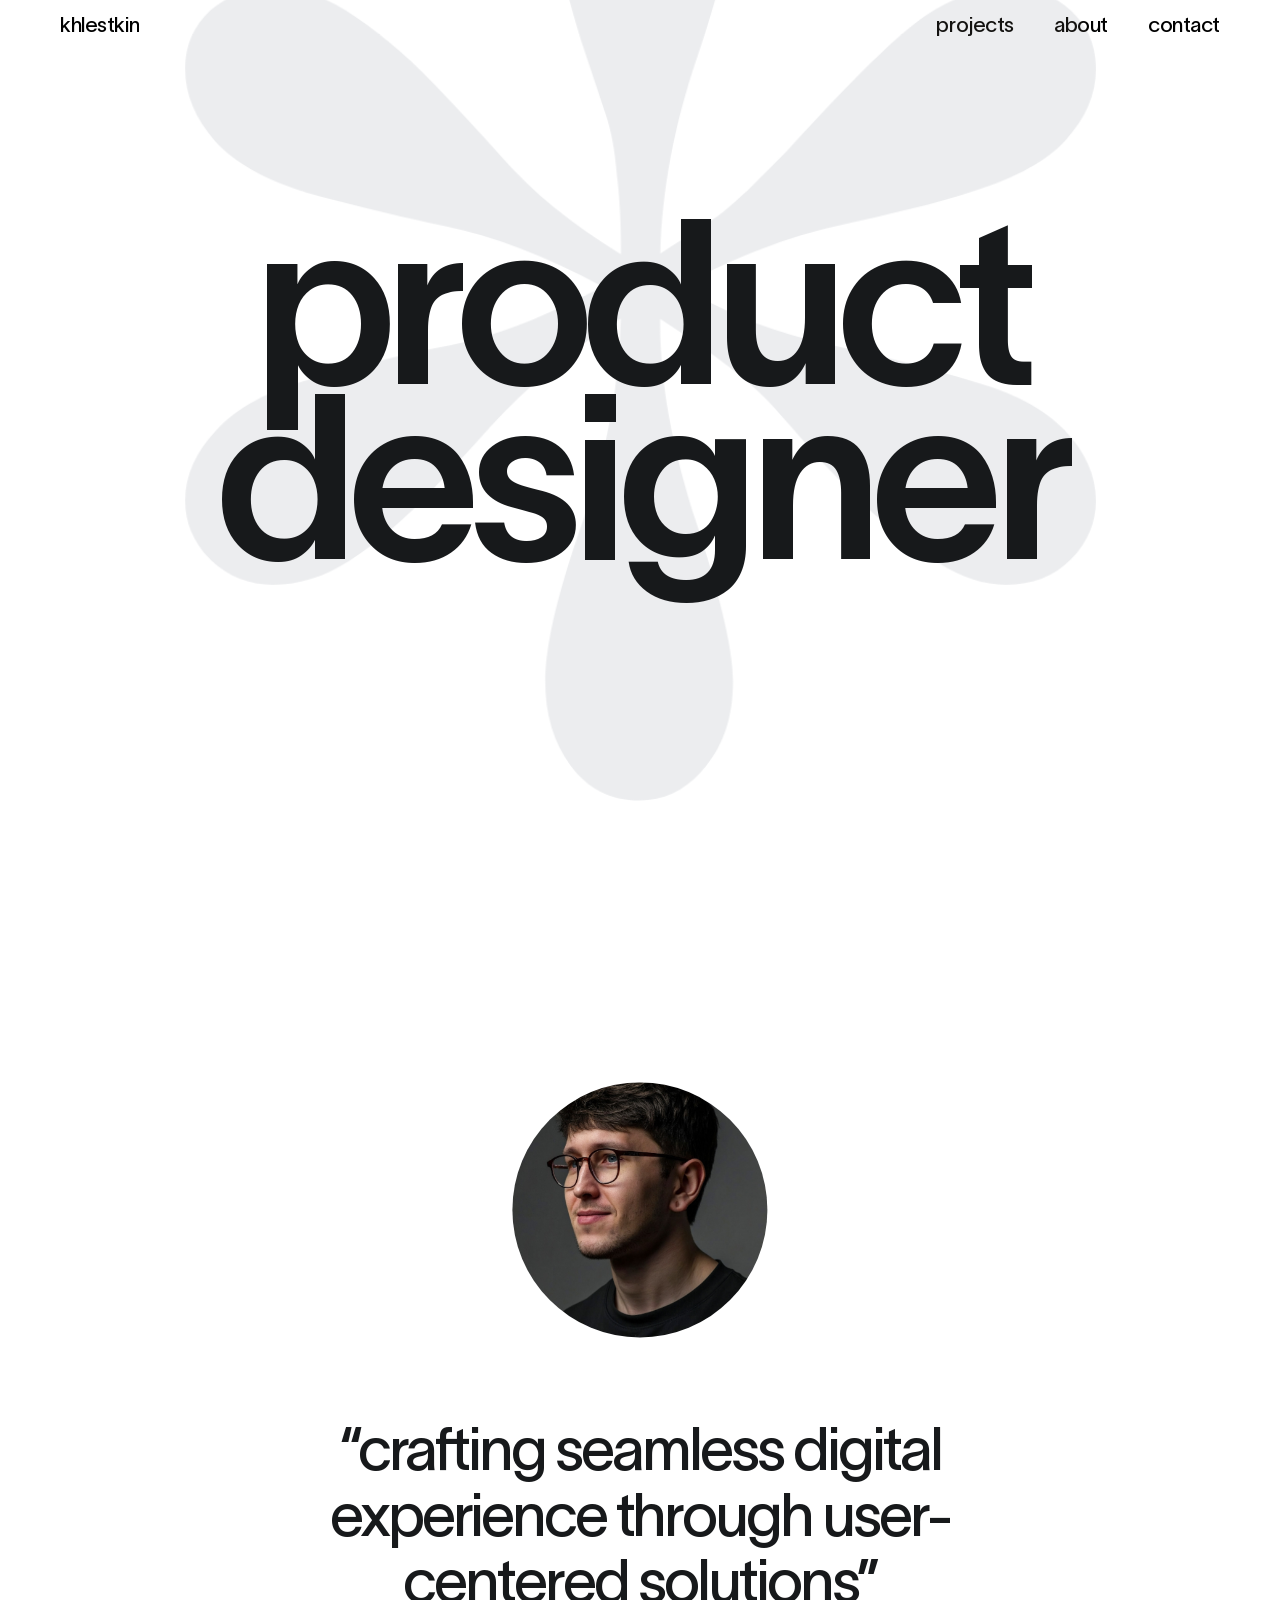
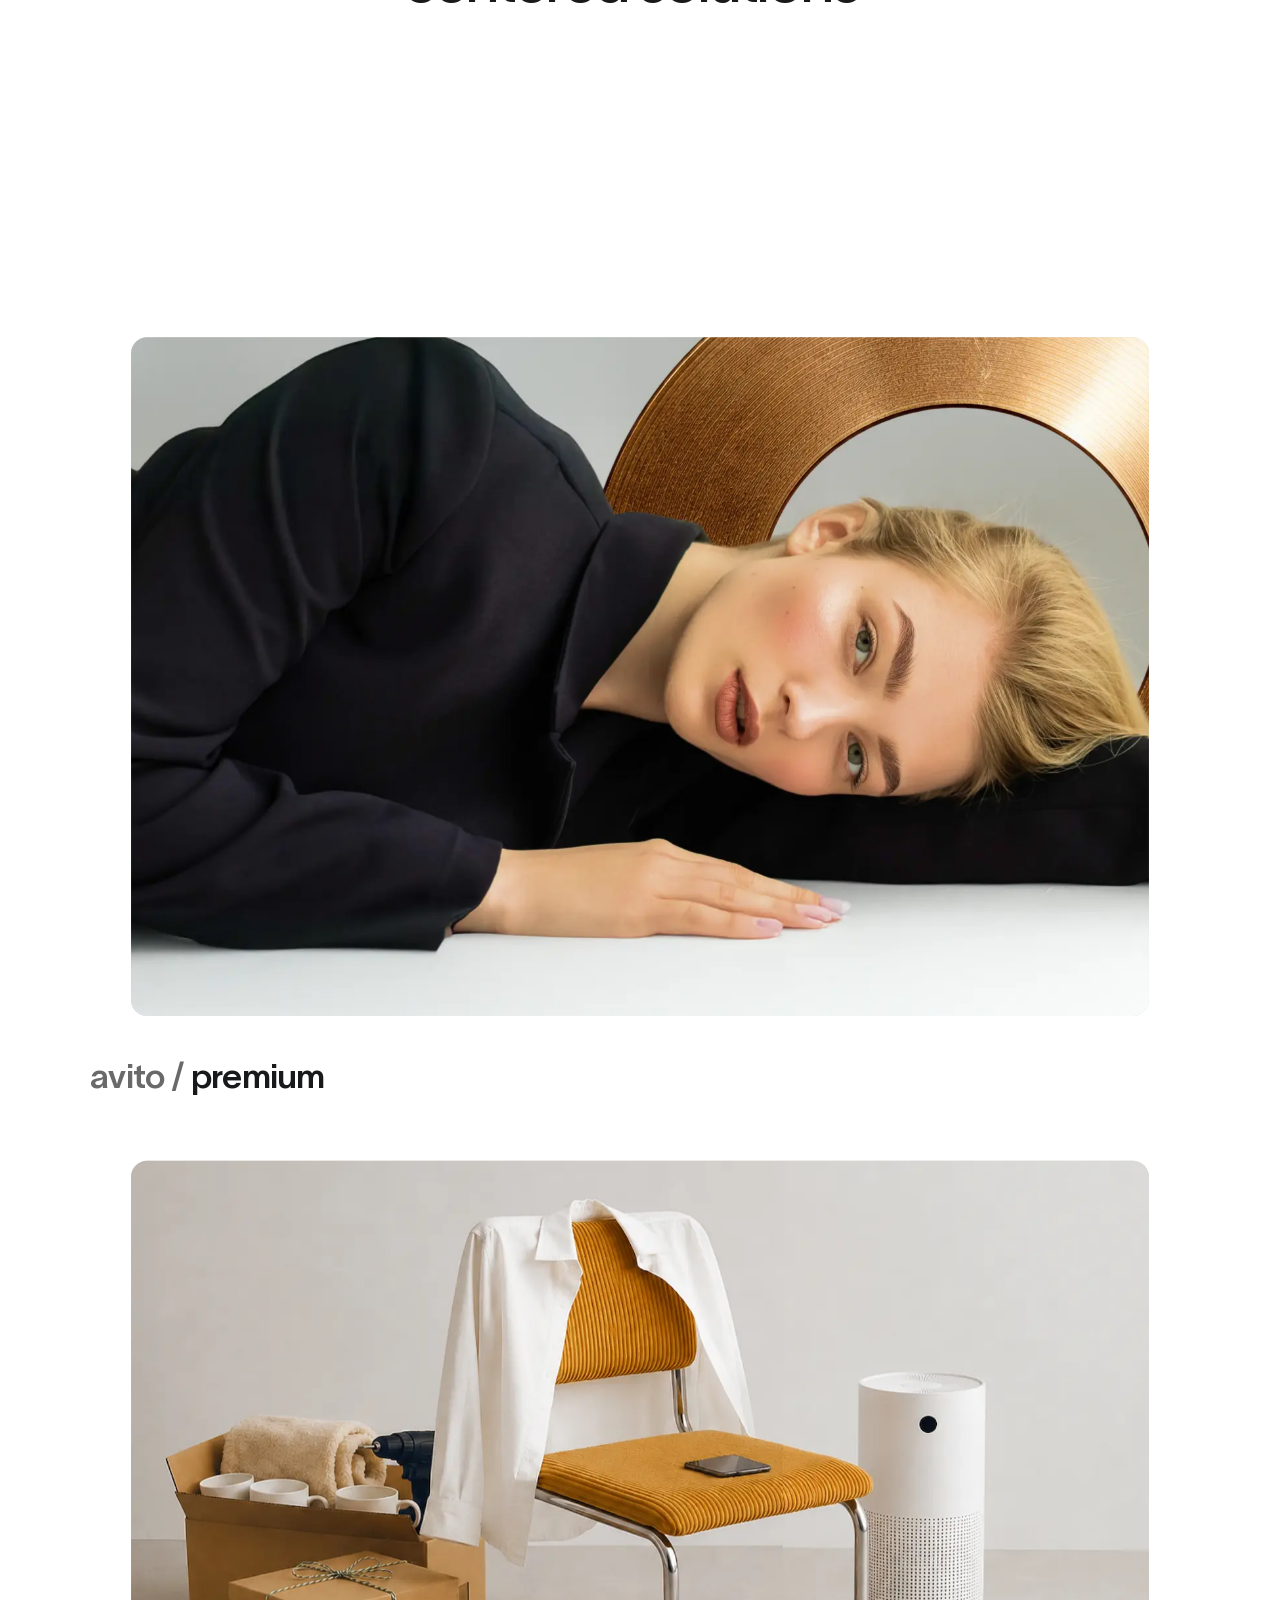
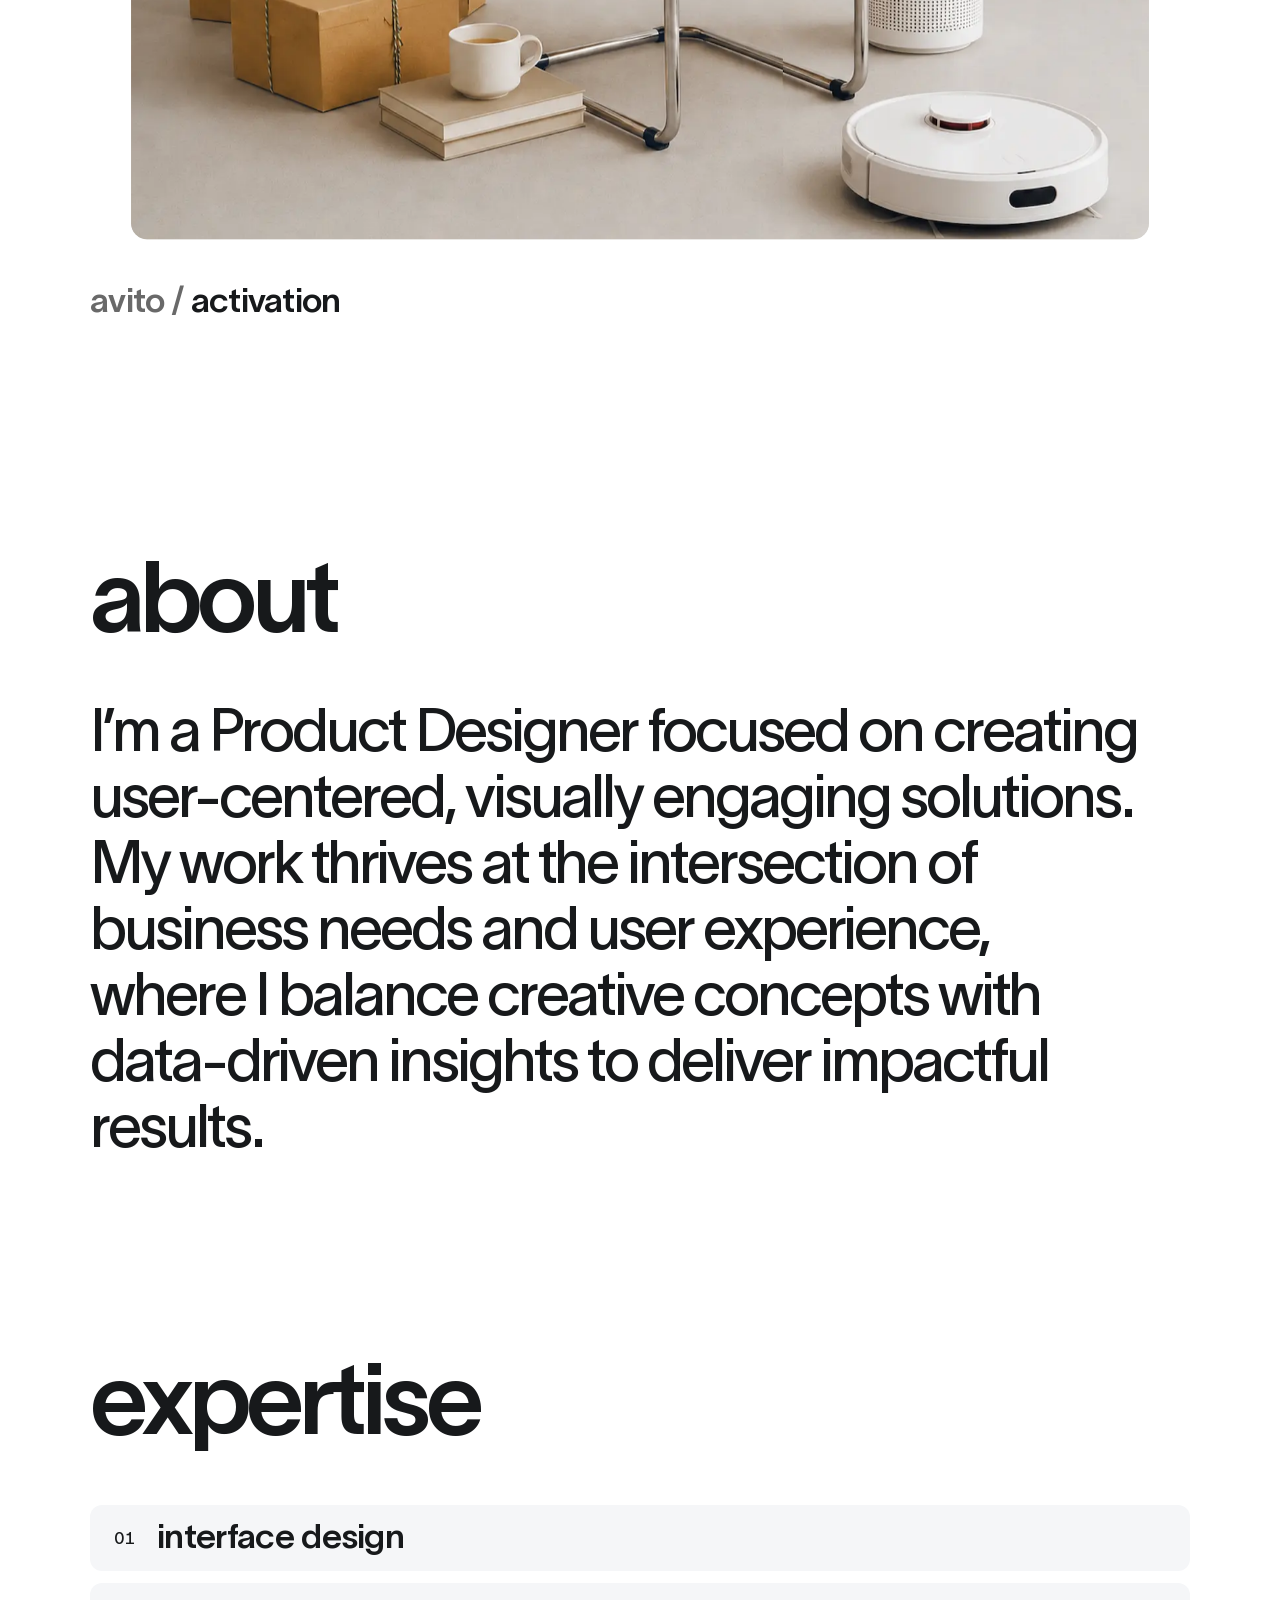
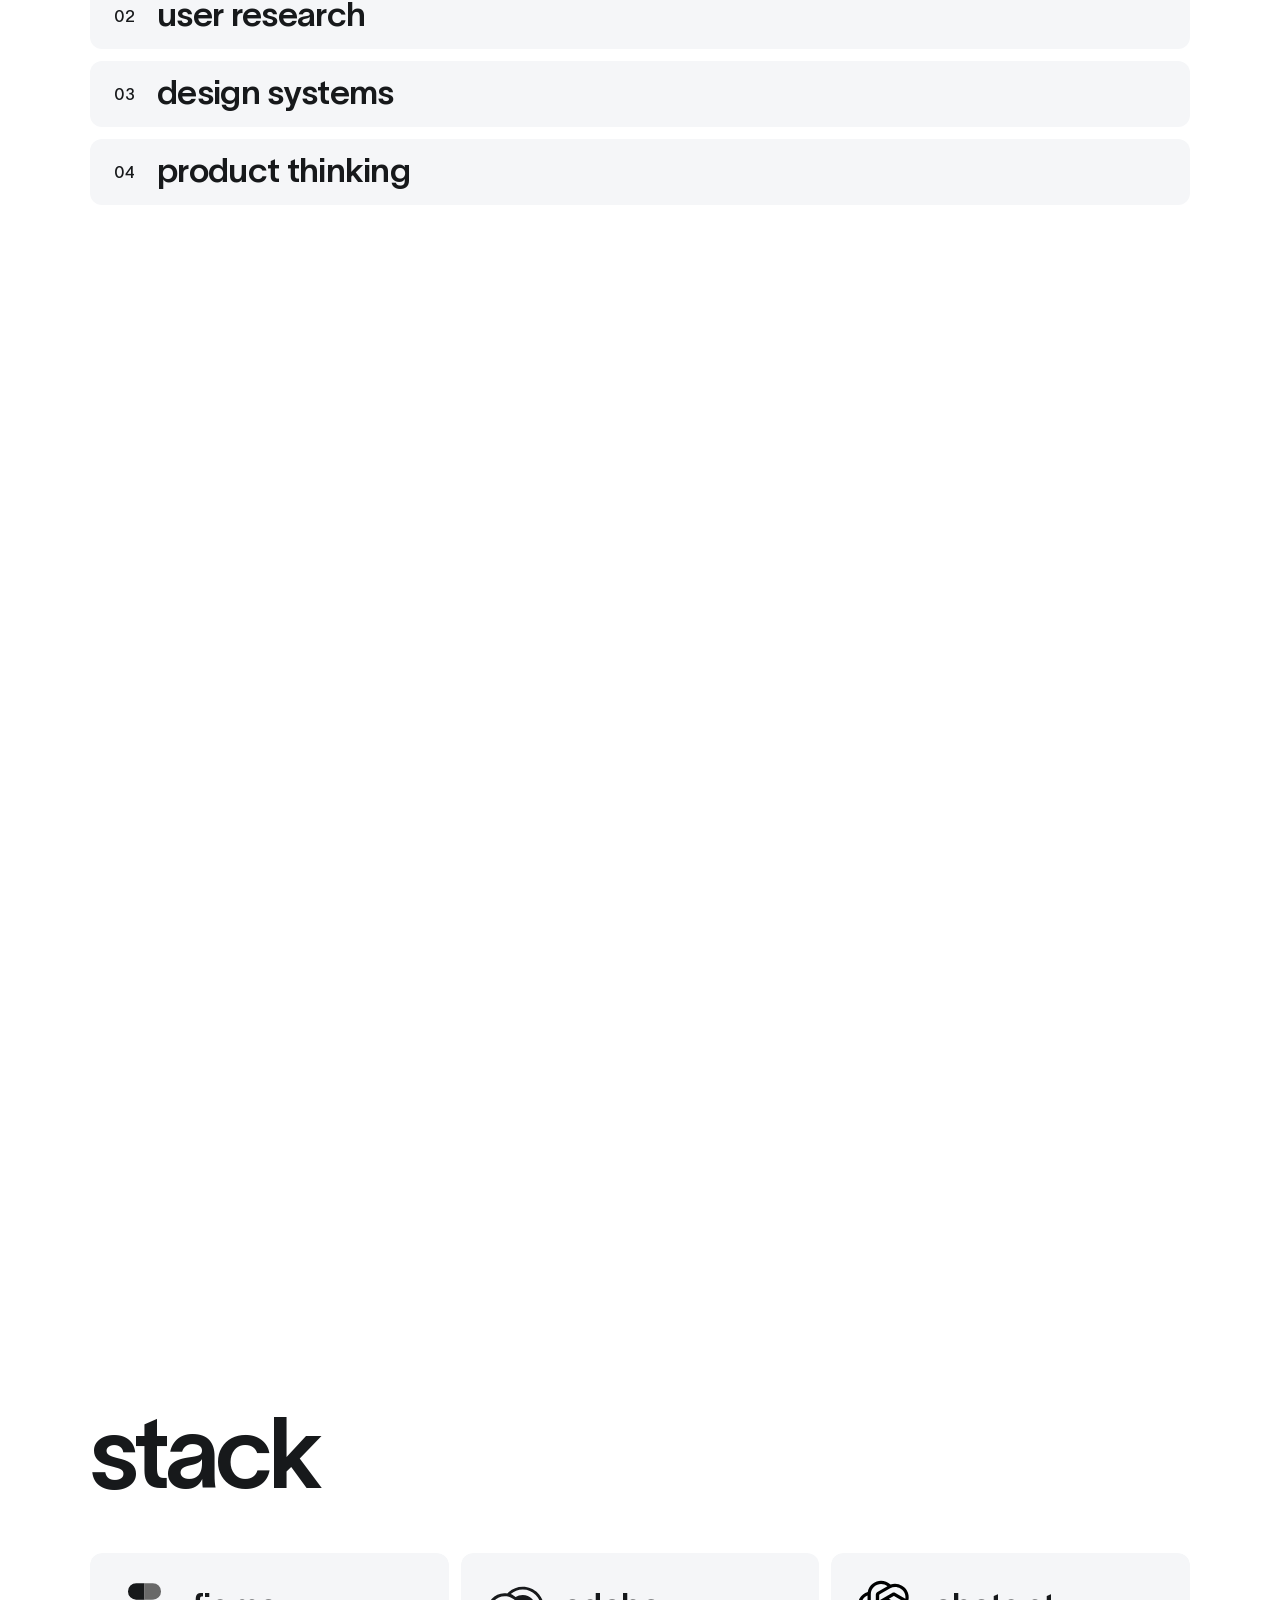
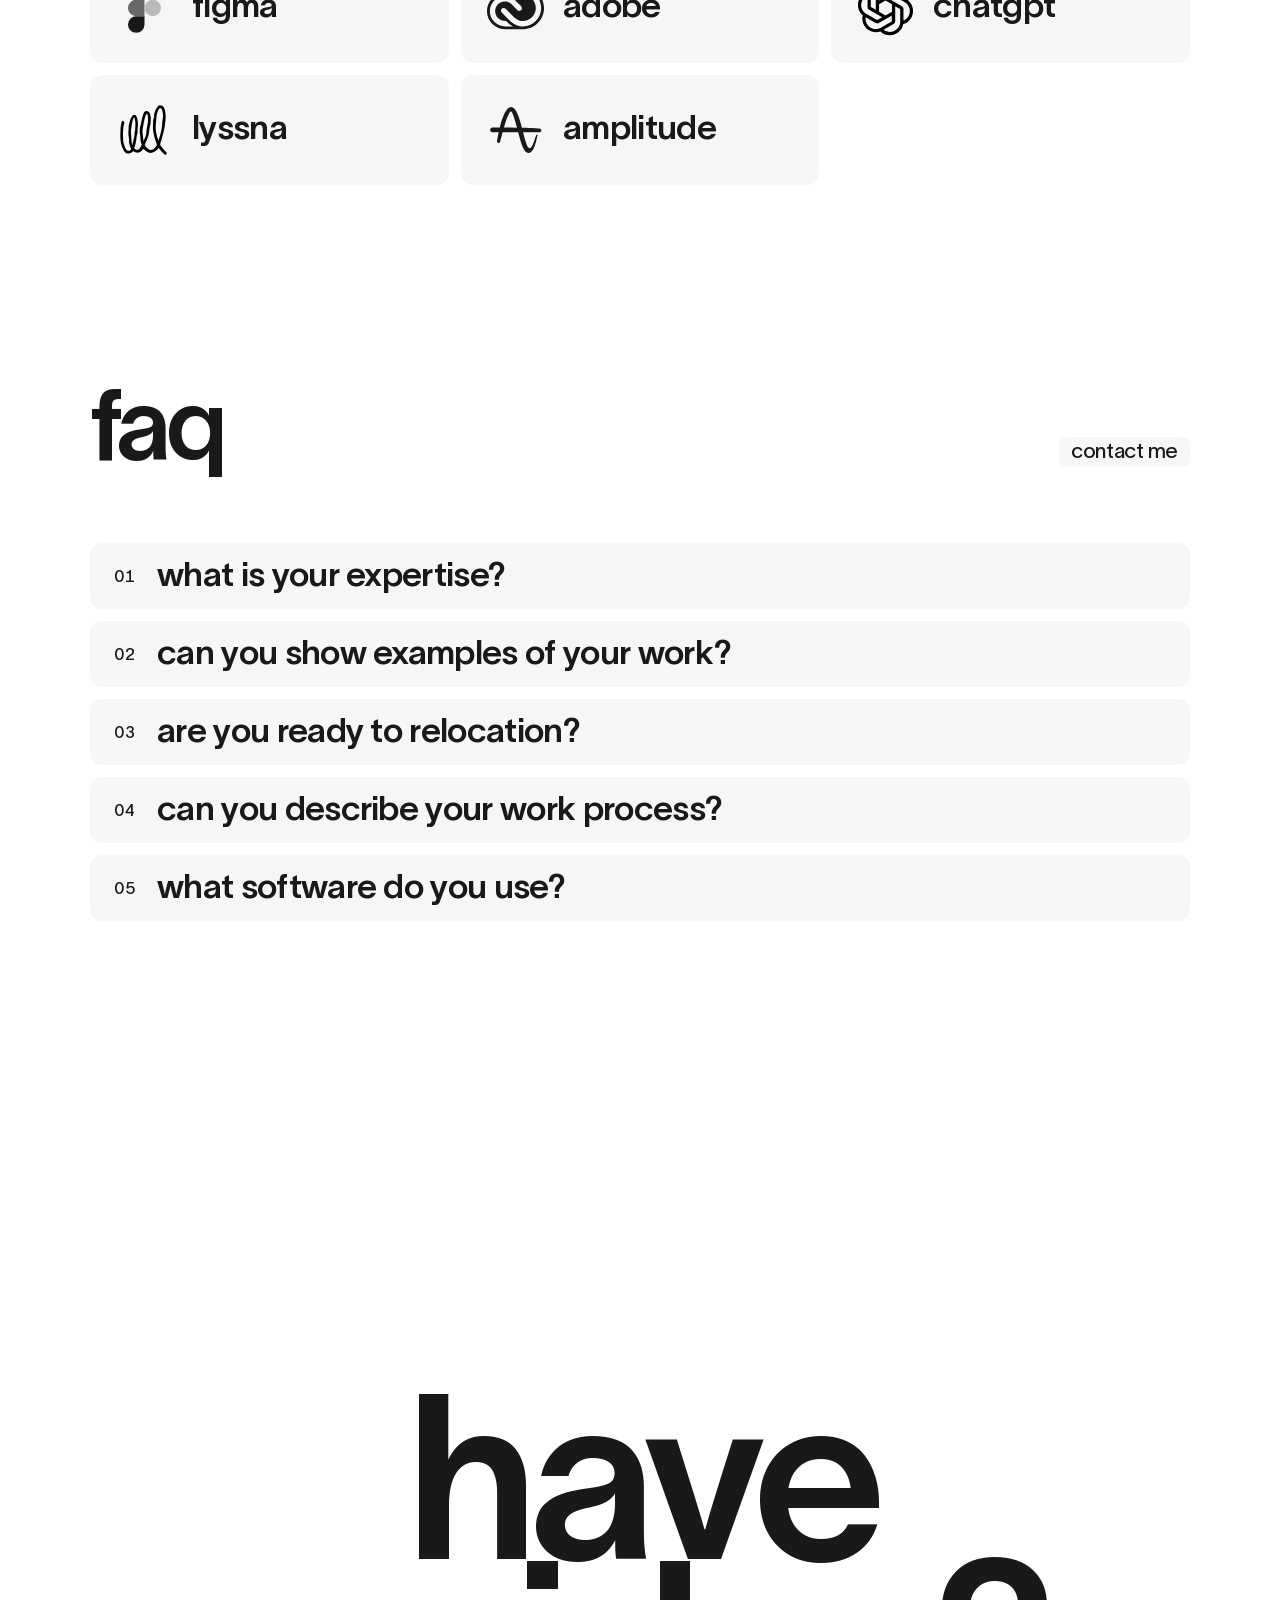
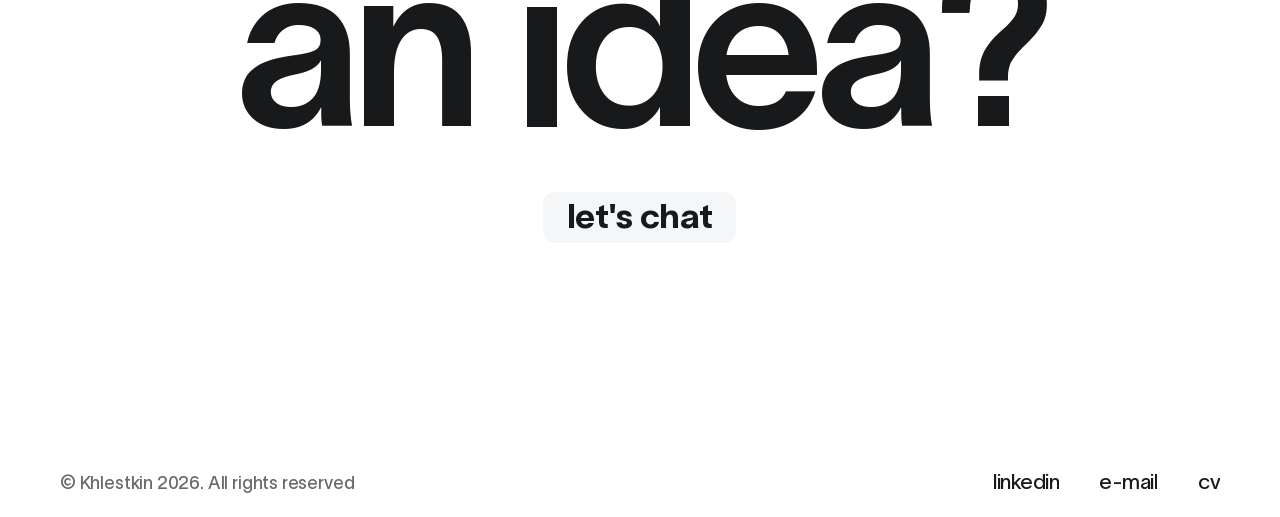
==== index.html @ 2809910e "Publish site from e6ddb824718e10c310bd6a7cca5f37d86527ef17" ====
<!DOCTYPE html><html lang="en"><head><meta charset="UTF-8"><script>
      if (window.location.hostname === "khlestkin.com") {
        window.location.replace(`https://www.khlestkin.com${window.location.pathname}${window.location.search}${window.location.hash}`);
      }
    </script><meta name="viewport" content="width=device-width"><meta name="description" content="Crafting seamless digital experience through user-centered solutions"><meta name="theme-color" content="#ffffff" media="(prefers-color-scheme: light)"><meta name="theme-color" content="#0b0c0d" media="(prefers-color-scheme: dark)"><link rel="canonical" href="https://www.khlestkin.com/"><link rel="icon" type="image/svg+xml" href="/favicon.svg"><link rel="apple-touch-icon" sizes="180x180" href="/apple-touch-icon.png"><meta property="og:type" content="website"><meta property="og:site_name" content="Ilya Khlestkin"><meta property="og:title" content="Senior Product Designer"><meta property="og:description" content="Crafting seamless digital experience through user-centered solutions"><meta property="og:url" content="https://www.khlestkin.com/"><meta property="og:image" content="https://www.khlestkin.com/og.png"><meta property="og:image:width" content="1200"><meta property="og:image:height" content="630"><meta property="og:image:alt" content="Ilya Khlestkin portfolio mark"><meta name="twitter:card" content="summary_large_image"><meta name="twitter:title" content="Senior Product Designer"><meta name="twitter:description" content="Crafting seamless digital experience through user-centered solutions"><meta name="twitter:image" content="https://www.khlestkin.com/og.png"><link rel="preload" href="/fonts/lausanne-400.woff2" as="font" type="font/woff2" crossorigin="anonymous"><link rel="preload" href="/fonts/lausanne-600.woff2" as="font" type="font/woff2" crossorigin="anonymous"><link rel="preload" href="/fonts/lausanne-800.woff2" as="font" type="font/woff2" crossorigin="anonymous"><script>
      document.documentElement.classList.add("js");
      window.addEventListener("keydown", (event) => {
        if (event.key === "Tab") document.documentElement.classList.add("is-keyboard-navigation");
      }, true);
      window.addEventListener("pointerdown", () => {
        document.documentElement.classList.remove("is-keyboard-navigation");
      }, true);
      if ("scrollRestoration" in history) history.scrollRestoration = "manual";

      const scrollPositionKey = `scroll-position:${window.location.pathname}${window.location.search}`;
      const scrollAnchorKey = `${scrollPositionKey}:anchor`;
      const navigationEntry = performance.getEntriesByType("navigation")[0];
      const historyScrollPosition = Number(history.state?.portfolioScrollY);
      let sessionScrollPosition = Number.NaN;
      let sessionScrollAnchor = null;
      try {
        const storedScrollPosition = sessionStorage.getItem(scrollPositionKey);
        if (storedScrollPosition !== null) sessionScrollPosition = Number(storedScrollPosition);
        const storedScrollAnchor = sessionStorage.getItem(scrollAnchorKey);
        if (storedScrollAnchor !== null) sessionScrollAnchor = JSON.parse(storedScrollAnchor);
      } catch {}
      const isReload = navigationEntry?.type === "reload";
      const hasHashTarget = window.location.hash.length > 1;
      const savedScrollPosition = hasHashTarget
        ? Number.NaN
        : isReload && Number.isFinite(sessionScrollPosition)
          ? sessionScrollPosition
          : historyScrollPosition;
      const savedScrollAnchor = hasHashTarget
        ? null
        : isReload && sessionScrollAnchor
          ? sessionScrollAnchor
          : history.state?.portfolioScrollAnchor;

      if (Number.isFinite(savedScrollPosition)) {
        document.documentElement.dataset.savedScrollPosition = String(savedScrollPosition);
        if (savedScrollAnchor) {
          document.documentElement.dataset.savedScrollAnchor = JSON.stringify(savedScrollAnchor);
        }
        if (savedScrollPosition > 0) {
          document.documentElement.classList.add("is-restoring-scroll");
          window.setTimeout(() => {
            if (!document.documentElement.classList.contains("is-restoring-scroll")) return;
            document.documentElement.classList.remove("is-restoring-scroll");
            window.dispatchEvent(new Event("scrollpositionrestored"));
          }, 2000);
        }
      }
    </script><title>Senior Product Designer</title><link rel="stylesheet" href="/_astro/ProjectCard.DhD9GncI.css"></head><body><div class="mobile-header-overscroll-bg" aria-hidden="true"></div><div class="site-header-mask"><header class="site-header"><a class="wordmark header-link" href="/#top"><span class="header-link-track"><span>khlestkin</span><span aria-hidden="true">khlestkin</span></span></a><nav aria-label="Main navigation"><a class="header-link" href="/#cases"><span class="header-link-track"><span>projects</span><span aria-hidden="true">projects</span></span></a><a class="header-link" href="/#about"><span class="header-link-track"><span>about</span><span aria-hidden="true">about</span></span></a><a class="header-link" href="/#contact"><span class="header-link-track"><span>contact</span><span aria-hidden="true">contact</span></span></a></nav><button class="mobile-menu-toggle" type="button" aria-expanded="false" aria-label="Open navigation menu">menu</button></header></div><script type="module">var e=document.querySelector(`.site-header`),t=document.querySelector(`.site-header-mask`),n=document.querySelector(`.mobile-menu-toggle`),r=Array.from(document.querySelectorAll(`.site-header nav a`)),i=window.scrollY,a=0,o=!1,s=!1,c=0,l=0,u=48,d=()=>{if(a=0,!e||!o||t?.classList.contains(`is-menu-open`))return;let n=window.scrollY,r=n-i;r<0?l+=Math.abs(r):r>0&&(l=0),n<=4||l>=u?e.classList.remove(`is-hidden`):r>2&&e.classList.add(`is-hidden`),i=n};window.addEventListener(`scroll`,()=>{a||=requestAnimationFrame(d)},{passive:!0});var f=r=>{if(!e||!t||!n)return;let a=t.classList.contains(`is-menu-open`);if(window.clearTimeout(c),!r&&(!a||window.innerWidth>=768)){t.classList.remove(`is-menu-open`,`is-menu-closing`),document.documentElement.classList.remove(`is-mobile-menu-open`),document.body.classList.remove(`is-mobile-menu-open`),n.textContent=`menu`,n.setAttribute(`aria-expanded`,`false`),n.setAttribute(`aria-label`,`Open navigation menu`);return}e.classList.remove(`is-hidden`),t.classList.remove(`is-menu-closing`),t.classList.toggle(`is-menu-open`,r),n.textContent=r?`close`:`menu`,n.setAttribute(`aria-expanded`,String(r)),n.setAttribute(`aria-label`,r?`Close navigation menu`:`Open navigation menu`),r?(document.documentElement.classList.add(`is-mobile-menu-open`),document.body.classList.add(`is-mobile-menu-open`)):(t.classList.add(`is-menu-closing`),c=window.setTimeout(()=>{t.classList.remove(`is-menu-closing`),document.documentElement.classList.remove(`is-mobile-menu-open`),document.body.classList.remove(`is-mobile-menu-open`)},450)),i=window.scrollY,l=0};n?.addEventListener(`click`,()=>{f(!t?.classList.contains(`is-menu-open`))}),r.forEach(e=>e.addEventListener(`click`,()=>f(!1))),document.addEventListener(`keydown`,e=>{e.key===`Escape`&&f(!1)}),window.addEventListener(`resize`,()=>{window.innerWidth>=768&&f(!1)},{passive:!0});var p=()=>{s||(s=!0,t?.classList.add(`is-ready`),window.setTimeout(()=>{i=window.scrollY,o=!0},500))};document.fonts.ready.then(()=>{let e=Array.from(document.querySelectorAll(`.hero-title-character`)).at(-1);if(!e||window.matchMedia(`(prefers-reduced-motion: reduce)`).matches){p();return}e.addEventListener(`animationstart`,()=>{window.setTimeout(p,200)},{once:!0}),window.setTimeout(p,1400)});</script><div class="page-content"><div class="hero-shape-track" aria-hidden="true"><div class="hero-shape-position"><div class="hero-shape-entrance"><div class="hero-shape-scale"><div class="hero-shape-spinner"></div></div></div></div></div><main><section id="top" class="hero" aria-labelledby="hero-title"><h1 id="hero-title" class="type-h0" aria-label="product designer"><span class="hero-title-line-mask" aria-hidden="true"><span class="hero-title-character" style="--character-index: 0">p</span><span class="hero-title-character" style="--character-index: 1">r</span><span class="hero-title-character" style="--character-index: 2">o</span><span class="hero-title-character" style="--character-index: 3">d</span><span class="hero-title-character" style="--character-index: 4">u</span><span class="hero-title-character" style="--character-index: 5">c</span><span class="hero-title-character" style="--character-index: 6">t</span></span><span class="hero-title-line-mask" aria-hidden="true"><span class="hero-title-character" style="--character-index: 7">d</span><span class="hero-title-character" style="--character-index: 8">e</span><span class="hero-title-character" style="--character-index: 9">s</span><span class="hero-title-character" style="--character-index: 10">i</span><span class="hero-title-character" style="--character-index: 11">g</span><span class="hero-title-character" style="--character-index: 12">n</span><span class="hero-title-character" style="--character-index: 13">e</span><span class="hero-title-character" style="--character-index: 14">r</span></span></h1></section><section class="statement section-shell"><div class="portrait-stage"><div class="portrait-container"><img class="portrait" src="/images/home/portrait.jpg" alt="Ilya Khlestkin"></div></div><h2 class="statement-copy line-reveal-copy type-t0">“crafting seamless digital experience through user-centered solutions”</h2></section><section id="cases" class="cases section-shell"><div class="project-grid"><div class="project-row-trigger"><div class="project-row-mask"><div class="project-row"><div class="project-card-mask"><a class="project-card" href="/projects/avito-premium" aria-label="premium — avito" data-cursor="arrow"><div class="project-card__image"><img src="/images/home/premium.webp" alt="" loading="lazy"></div><h3 class="type-h3"><span>avito / </span>premium</h3></a></div><div class="project-card-mask"><a class="project-card" href="/projects/sellers-activation" aria-label="activation — avito" data-cursor="arrow"><div class="project-card__image"><img src="/images/home/activation.webp" alt="" loading="lazy"></div><h3 class="type-h3"><span>avito / </span>activation</h3></a></div></div></div></div></div></section><section id="about" class="about section-shell"><h2 class="section-title type-h1"><span class="about-title-text">about</span></h2><p class="about-copy line-reveal-copy type-t0">I’m a Product Designer focused on creating user-centered, visually engaging solutions. My work thrives at the intersection of business needs and user experience, where I balance creative concepts with data-driven insights to deliver impactful results.</p></section><section class="expertise section-shell"><h2 class="section-title type-h1"><span class="expertise-title-text">expertise</span></h2><div class="numbered-list expertise-list"><div class="expertise-item-mask" style="--expertise-reveal-delay: 160ms"><article class="expertise-item" data-cursor="interface"><button class="expertise-trigger" type="button" aria-expanded="false" aria-controls="expertise-content-0"><span>01</span><span class="expertise-title type-h3">interface design</span></button><div id="expertise-content-0" class="expertise-content" aria-hidden="true"><div class="expertise-content-inner"><p class="type-t1">Creating intuitive and visually appealing interfaces tailored to enhance user interaction and engagement.</p></div></div></article></div><div class="expertise-item-mask" style="--expertise-reveal-delay: 250ms"><article class="expertise-item" data-cursor="research"><button class="expertise-trigger" type="button" aria-expanded="false" aria-controls="expertise-content-1"><span>02</span><span class="expertise-title type-h3">user research</span></button><div id="expertise-content-1" class="expertise-content" aria-hidden="true"><div class="expertise-content-inner"><p class="type-t1">Conducting user research to understand audience needs, translating findings into actionable prototypes and flows.</p></div></div></article></div><div class="expertise-item-mask" style="--expertise-reveal-delay: 340ms"><article class="expertise-item" data-cursor="component"><button class="expertise-trigger" type="button" aria-expanded="false" aria-controls="expertise-content-2"><span>03</span><span class="expertise-title type-h3">design systems</span></button><div id="expertise-content-2" class="expertise-content" aria-hidden="true"><div class="expertise-content-inner"><p class="type-t1">Creating and refining design systems with a focus on reusable components. This ensures the product in production closely matches the design while reducing time and effort.</p></div></div></article></div><div class="expertise-item-mask" style="--expertise-reveal-delay: 430ms"><article class="expertise-item" data-cursor="concept"><button class="expertise-trigger" type="button" aria-expanded="false" aria-controls="expertise-content-3"><span>04</span><span class="expertise-title type-h3">product thinking</span></button><div id="expertise-content-3" class="expertise-content" aria-hidden="true"><div class="expertise-content-inner"><p class="type-t1">From initial ideation to polished concepts, I bring creative ideas to life. This involves brainstorming, wireframing, and collaborating with cross-functional teams.</p></div></div></article></div></div></section><section id="career" class="career section-shell"><div class="section-heading-row"><h2 class="section-title type-h1"><span class="career-title-text">career</span></h2><a class="action-link career-cv career-cv--header" href="/CV.pdf" target="_blank" rel="noreferrer" aria-label="download cv" data-cursor="arrow"><span class="action-link-fill" aria-hidden="true"></span><span class="action-link-labels" aria-hidden="true"><span class="action-link-label">download cv</span><span class="action-link-label action-link-label--hover">download cv</span></span></a></div><div class="career-list"><article><div class="career-brand-mask"><div class="career-brand type-t1" style="--career-brand-delay: 160ms"><img src="/images/home/career-avito.svg" alt=""><span>avito</span></div></div><div class="career-position"><h3 class="career-copy type-h2">senior</h3><h3 class="career-copy type-h2">product designer</h3></div><p class="career-copy type-t1">Avito is the world&#39;s largest classifieds service. The company has 60M+ users per month. My responsibility is to create convenient scenario of buying and selling items, selecting the most relevant, sizing and checking them for originality.</p></article><article><div class="career-brand-mask"><div class="career-brand type-t1" style="--career-brand-delay: 700ms"><img src="/images/home/career-alfa.svg" alt=""><span>alfa-bank</span></div></div><div class="career-position"><h3 class="career-copy type-h2">middle</h3><h3 class="career-copy type-h2">product designer</h3></div><p class="career-copy type-t1">Alfa-Bank is the largest of the private banks in Russia, within 26.5M customers. I was focused on B2B mobile banking app, including e-signature and the service plans functionality.</p></article></div><a class="action-link career-cv career-cv--mobile" href="/CV.pdf" target="_blank" rel="noreferrer" aria-label="download cv" data-cursor="arrow"><span class="action-link-fill" aria-hidden="true"></span><span class="action-link-labels" aria-hidden="true"><span class="action-link-label">download cv</span><span class="action-link-label action-link-label--hover">download cv</span></span></a></section><section class="stack section-shell"><h2 class="section-title type-h1"><span class="stack-title-text">stack</span></h2><div class="stack-grid"><div class="stack-item-mask" style="--stack-reveal-delay: 160ms"><article><svg class="tool-icon" viewBox="0 0 63 62" aria-hidden="true"><path d="M22.6 56.2A8.4 8.4 0 0 0 31 47.8v-8.4h-8.4a8.4 8.4 0 1 0 0 16.8Z" fill="var(--ink)"></path><path d="M14.2 31a8.4 8.4 0 0 1 8.4-8.4H31v16.8h-8.4a8.4 8.4 0 0 1-8.4-8.4Z" fill="var(--muted)"></path><path d="M14.2 14.2a8.4 8.4 0 0 1 8.4-8.4H31v16.8h-8.4a8.4 8.4 0 0 1-8.4-8.4Z" fill="var(--ink)"></path><path d="M31 5.8h8.4a8.4 8.4 0 1 1 0 16.8H31Z" fill="var(--muted)"></path><circle cx="39.4" cy="31" r="8.4" fill="var(--line)"></circle></svg><div class="stack-copy"><h3 class="type-h3">figma</h3><p class="type-t1">product design</p></div></article></div><div class="stack-item-mask" style="--stack-reveal-delay: 250ms"><article><svg class="tool-icon" viewBox="0 0 63 62" aria-hidden="true"><path d="M38.3456 9.34558C50.304 9.34619 59.9999 19.0412 60 31C60 42.9589 50.3053 52.6538 38.3468 52.6544C31.5872 52.6541 27.5164 52.6544 20.657 52.6544C10.9556 52.654 2.27629 44.9495 2.0071 34.8711L2 34.3893C2.00011 24.6486 9.52011 16.3009 19.5572 16.0424L20.0367 16.0353C20.8232 16.0353 21.6652 16.056 22.557 16.1514L24.2049 14.7095C27.9888 11.3971 32.8631 9.34583 38.3456 9.34558ZM20.0378 18.9452C11.4684 18.9452 4.91112 25.9989 4.91101 34.3893C4.91129 42.9765 12.2869 49.7443 20.6582 49.7446H28.572C28.572 49.7446 26.6203 48.7684 24.6701 47.1887C22.481 45.4154 21.6951 44.3029 21.6857 44.2895H20.6582C15.0814 44.2893 10.3663 39.7501 10.366 34.3893C10.3662 28.831 14.6586 24.4002 20.0378 24.4002C21.2941 24.4002 22.0796 24.4705 22.8293 24.6879C23.5734 24.9037 24.4545 25.3171 25.7675 26.2316C26.9565 27.0598 29.0823 29.1703 31.0793 31.2936C31.5192 31.7613 32.1381 32.4397 32.7319 33.0953C33.7418 34.2101 35.4648 34.3152 36.6042 33.3333C37.748 32.3472 37.8487 30.6207 36.835 29.5013C36.1807 28.7787 35.4961 28.0282 35.0522 27.5563C33.1403 25.5235 30.6249 22.9677 28.8845 21.7555C27.2686 20.6301 25.8456 19.8825 24.3481 19.4483C22.8561 19.0157 21.4612 18.9452 20.0378 18.9452ZM38.3456 12.2554C33.6175 12.2555 29.4139 14.0175 26.1215 16.8995C26.1395 16.9045 27.0046 17.1441 28.5507 18.0336C30.101 18.9256 31.1353 19.8388 31.1515 19.8532C33.197 18.5631 35.7496 17.7105 38.3456 17.7104C45.6849 17.7107 51.635 23.6606 51.6351 31C51.6351 38.3394 45.685 44.2893 38.3456 44.2895C35.8078 44.2895 33.4468 43.5359 30.7171 41.4661C29.3537 40.4322 26.5579 37.6418 23.9444 34.9208C22.9341 33.8689 21.9383 32.8032 20.9375 31.7422C19.9222 30.6658 18.2338 30.6117 17.1422 31.6108C16.0107 32.647 15.9571 34.4128 17.0096 35.5293C18.0078 36.588 19.0026 37.65 20.0106 38.6995C22.5252 41.3176 25.6428 44.4632 27.4213 45.8119C30.9749 48.5065 34.4703 49.7445 38.3456 49.7446C48.6977 49.7443 57.0902 41.3522 57.0902 31C57.0901 20.6479 48.6976 12.2557 38.3456 12.2554Z" fill="var(--ink)"></path></svg><div class="stack-copy"><h3 class="type-h3">adobe</h3><p class="type-t1">graphics, animation</p></div></article></div><div class="stack-item-mask" style="--stack-reveal-delay: 340ms"><article><svg class="tool-icon tool-icon--theme-invert" viewBox="0 0 63 62" aria-hidden="true"><image href="/images/home/chatgpt.svg" width="62" height="62"></image></svg><div class="stack-copy"><h3 class="type-h3">chatgpt</h3><p class="type-t1">research, vibecoding</p></div></article></div><div class="stack-item-mask" style="--stack-reveal-delay: 430ms"><article><svg class="tool-icon tool-icon--theme-invert" viewBox="0 0 63 62" aria-hidden="true"><image href="/images/home/lyssna.svg" width="62" height="62"></image></svg><div class="stack-copy"><h3 class="type-h3">lyssna</h3><p class="type-t1">ux research</p></div></article></div><div class="stack-item-mask" style="--stack-reveal-delay: 520ms"><article><svg class="tool-icon" viewBox="0 0 63 62" aria-hidden="true"><path d="M44.2 54.3c-5 0-7.8-10.6-10.5-21H17.9c-1.1 4.1-2 7.6-2.5 9.8-.6 1.7-3.5 1.3-3.2-.9.5-3 1.1-6 1.7-8.9H7.6c-3.1 0-3.1-4.9 0-4.9h7.4c2.5-9.9 6.4-20.7 11.5-20.7 5 0 8.3 10.5 11 21 10.8.3 17 .7 17.7.8 2.8.3 2.8 3.8.3 3.8H38.7c2.2 8.7 4.2 16.2 6.7 16.2 2.1 0 3.8-5.4 4.9-8.4 1-2.9 1.6-4.4 1.7-4.8.3-.7 1.6-.4 1.4.4-.2.7-.7 3-1.7 6.7-1.7 6.5-4 10.9-7.5 10.9ZM32.5 28.6c-2.3-8.7-4.8-16.3-6-16.3-2 0-4.9 8.1-7.2 16.1 4.8 0 9.2.1 13.2.2Z" fill="var(--ink)"></path></svg><div class="stack-copy"><h3 class="type-h3">amplitude</h3><p class="type-t1">analytics</p></div></article></div></div></section><section class="faq section-shell"><div class="section-heading-row"><h2 class="section-title type-h1"><span class="faq-title-text">faq</span></h2><a class="action-link faq-contact faq-contact--header" href="https://t.me/ikhlestkin" target="_blank" rel="noreferrer" aria-label="contact me" data-cursor="arrow"><span class="action-link-fill" aria-hidden="true"></span><span class="action-link-labels" aria-hidden="true"><span class="action-link-label">contact me</span><span class="action-link-label action-link-label--hover">contact me</span></span></a></div><div class="faq-list-reserve"><div class="numbered-list faq-list"><div class="faq-item-mask expertise-item-mask" style="--expertise-reveal-delay: 160ms"><article class="faq-item expertise-item"><button class="expertise-trigger" type="button" aria-expanded="false" aria-controls="faq-content-0"><span>01</span><span class="expertise-title type-h3">what is your expertise?</span></button><div id="faq-content-0" class="expertise-content" aria-hidden="true"><div class="faq-content-inner"><p class="type-t1">I create a product from scratch and bring it to production, using research, UI/UX, illustrations, animations and more. My aim is to see the result in production and determine its value using metrics and feedback.</p></div></div></article></div><div class="faq-item-mask expertise-item-mask" style="--expertise-reveal-delay: 250ms"><article class="faq-item expertise-item"><button class="expertise-trigger" type="button" aria-expanded="false" aria-controls="faq-content-1"><span>02</span><span class="expertise-title type-h3">can you show examples of your work?</span></button><div id="faq-content-1" class="expertise-content" aria-hidden="true"><div class="faq-content-inner"><p class="type-t1">You can find the selected projects on this website. Each case shows both visual craft and the product approach behind the final solution.</p></div></div></article></div><div class="faq-item-mask expertise-item-mask" style="--expertise-reveal-delay: 340ms"><article class="faq-item expertise-item"><button class="expertise-trigger" type="button" aria-expanded="false" aria-controls="faq-content-2"><span>03</span><span class="expertise-title type-h3">are you ready to relocation?</span></button><div id="faq-content-2" class="expertise-content" aria-hidden="true"><div class="faq-content-inner"><p class="type-t1">Of course. I will need support with a work permit and relocation to the destination country.</p></div></div></article></div><div class="faq-item-mask expertise-item-mask" style="--expertise-reveal-delay: 430ms"><article class="faq-item expertise-item"><button class="expertise-trigger" type="button" aria-expanded="false" aria-controls="faq-content-3"><span>04</span><span class="expertise-title type-h3">can you describe your work process?</span></button><div id="faq-content-3" class="expertise-content" aria-hidden="true"><div class="faq-content-inner"><p class="type-t1">My process involves understanding the problem, research, ideation, prototyping, validation, refinement, delivery, and evaluating the result after launch.</p></div></div></article></div><div class="faq-item-mask expertise-item-mask" style="--expertise-reveal-delay: 520ms"><article class="faq-item expertise-item"><button class="expertise-trigger" type="button" aria-expanded="false" aria-controls="faq-content-4"><span>05</span><span class="expertise-title type-h3">what software do you use?</span></button><div id="faq-content-4" class="expertise-content" aria-hidden="true"><div class="faq-content-inner"><p class="type-t1">I use a standard set of programs for my work, such as Figma, Adobe CC, and ChatGPT. Sometimes I use Lyssna when conducting UX research, and Amplitude for basic analytics.</p></div></div></article></div></div><a class="action-link faq-contact faq-contact--mobile" href="https://t.me/ikhlestkin" target="_blank" rel="noreferrer" aria-label="contact me" data-cursor="arrow"><span class="action-link-fill" aria-hidden="true"></span><span class="action-link-labels" aria-hidden="true"><span class="action-link-label">contact me</span><span class="action-link-label action-link-label--hover">contact me</span></span></a></div></section></main><footer id="contact" class="footer"><div class="footer-cta"><div class="footer-heading" aria-label="have an idea?"><p class="footer-title-line-mask type-h0" aria-hidden="true"><span class="footer-title-character" style="--character-index: 0">h</span><span class="footer-title-character" style="--character-index: 1">a</span><span class="footer-title-character" style="--character-index: 2">v</span><span class="footer-title-character" style="--character-index: 3">e</span></p><p class="footer-title-line-mask type-h0" aria-hidden="true"><span class="footer-title-character" style="--character-index: 4">a</span><span class="footer-title-character" style="--character-index: 5">n</span><span class="footer-title-character" style="--character-index: 6"> </span><span class="footer-title-character" style="--character-index: 6">i</span><span class="footer-title-character" style="--character-index: 7">d</span><span class="footer-title-character" style="--character-index: 8">e</span><span class="footer-title-character" style="--character-index: 9">a</span><span class="footer-title-character" style="--character-index: 10">?</span></p></div><a class="action-link action-link--large round-link" href="https://t.me/ikhlestkin" target="_blank" rel="noreferrer" aria-label="let's chat" data-cursor="arrow"><span class="action-link-fill" aria-hidden="true"></span><span class="action-link-labels" aria-hidden="true"><span class="action-link-label">let&#39;s chat</span><span class="action-link-label action-link-label--hover">let&#39;s chat</span></span></a></div><div class="footer-links"><div><a class="type-t1" href="https://www.linkedin.com/in/khlestkin/" target="_blank" rel="noreferrer"><span class="footer-meta-mask"><span class="footer-meta-text footer-meta-text--link" style="--footer-meta-index: 0"><span class="footer-link-swap"><span class="footer-link-face"><img class="footer-link-icon" src="/images/home/link.svg" alt="" aria-hidden="true">linkedin</span><span class="footer-link-face footer-link-face--hover" aria-hidden="true"><img class="footer-link-icon" src="/images/home/link.svg" alt="">linkedin</span></span></span></span></a><a class="type-t1" href="mailto:i.khlestkin@yandex.ru"><span class="footer-meta-mask"><span class="footer-meta-text footer-meta-text--link" style="--footer-meta-index: 1"><span class="footer-link-swap"><span class="footer-link-face"><img class="footer-link-icon" src="/images/home/link.svg" alt="" aria-hidden="true">e-mail</span><span class="footer-link-face footer-link-face--hover" aria-hidden="true"><img class="footer-link-icon" src="/images/home/link.svg" alt="">e-mail</span></span></span></span></a><a class="type-t1" href="/CV.pdf" target="_blank" rel="noreferrer"><span class="footer-meta-mask"><span class="footer-meta-text footer-meta-text--link" style="--footer-meta-index: 2"><span class="footer-link-swap"><span class="footer-link-face"><img class="footer-link-icon" src="/images/home/link.svg" alt="" aria-hidden="true">cv</span><span class="footer-link-face footer-link-face--hover" aria-hidden="true"><img class="footer-link-icon" src="/images/home/link.svg" alt="">cv</span></span></span></span></a></div><span class="footer-meta-mask type-t2"><span class="footer-meta-text footer-meta-text--copyright" style="--footer-meta-index: 3">© Khlestkin 2026. All rights reserved</span></span></div></footer><script type="module">var e=document.querySelector(`.footer`),t=e?.querySelector(`.footer-heading`),n=e?.querySelector(`.footer-links`),r=window.matchMedia(`(prefers-reduced-motion: reduce)`);if(e&&t&&n){let n=()=>{t.classList.add(`is-ready`),window.setTimeout(()=>e.classList.add(`is-meta-ready`),r.matches?0:300)};if(r.matches)n();else{let e=new IntersectionObserver(([t])=>{t.isIntersecting&&(e.disconnect(),n())},{rootMargin:`0px 0px -10% 0px`});e.observe(t)}}</script></div><div class="expertise-cursor" aria-hidden="true"><svg class="expertise-cursor-icon expertise-cursor-arrow" viewBox="0 0 33 33"><path fill-rule="evenodd" clip-rule="evenodd" d="M28.5352 0.0859375H32.4238V5.58594V30.0859H26.9238V9.47461L4.14062 32.2598L0.25 28.3711L23.0352 5.58594H2.42383V0.0859375H28.5352Z"></path></svg><svg class="expertise-cursor-icon expertise-cursor-disabled" viewBox="0 0 53 53"><rect x="22.5" width="8" height="53" transform="rotate(45 26.5 26.5)"></rect><rect x="22.5" width="8" height="53" transform="rotate(-45 26.5 26.5)"></rect></svg><svg class="expertise-cursor-icon expertise-cursor-interface" viewBox="0 0 43 43"><path fill-rule="evenodd" clip-rule="evenodd" d="M24.4206 0.171875H18.0039V13.4255L8.63297 4.05453L4.0957 8.5918L13.4668 17.9629H0.212891V24.3796H13.4681L4.09448 33.7532L8.63175 38.2904L18.0039 28.9183V42.1719H24.4206V28.9167L33.7942 38.2903L38.3315 33.753L28.958 24.3796H42.2129V17.9629H28.9593L38.3302 8.59196L33.793 4.05469L24.4206 13.4271V0.171875Z"></path></svg><svg class="expertise-cursor-icon expertise-cursor-research" viewBox="0 0 39 43"><path fill-rule="evenodd" clip-rule="evenodd" d="M17.0176 0.474609C13.7163 7.85823 7.94077 13.9231 0.570312 17.212L1.58906 21.995H16.5176C13.0367 27.4786 6.50116 31.9228 0.570353 34.5691L1.58906 39.3522H37.5891L38.6065 34.5686C32.6631 31.9207 25.9949 27.4837 22.5176 21.995H37.5891L38.6065 17.2114C31.2232 13.9219 25.3188 7.87162 22.0176 0.476015L17.0176 0.474609Z"></path></svg><svg class="expertise-cursor-icon expertise-cursor-component" viewBox="0 0 50 49"><path fill-rule="evenodd" clip-rule="evenodd" d="M14.8734 38.0875L25 48.2141L35.1266 38.0875L25 27.9609L14.8734 38.0875ZM28.7884 24.1725L38.915 34.2991L49.0416 24.1725L38.915 14.0459L28.7884 24.1725ZM35.1266 10.2575L25 20.3841L14.8734 10.2575L25 0.130859L35.1266 10.2575ZM21.2116 24.1725L11.085 34.2991L0.95837 24.1725L11.085 14.0459L21.2116 24.1725Z"></path></svg><svg class="expertise-cursor-icon expertise-cursor-concept" viewBox="-3 -3 46 46"><path fill-rule="evenodd" clip-rule="evenodd" d="M17.8225 0.570312C15.8668 8.9328 9.15378 15.6457 0.791016 17.6017V22.7408C9.15378 24.6968 15.8668 31.4096 17.8225 39.7721H22.9616C24.9172 31.4096 31.6303 24.6968 39.993 22.7408V17.6017C31.6303 15.6457 24.9172 8.9328 22.9616 0.570312H17.8225Z"></path></svg></div><a class="action-link back-to-top" href="#top" aria-label="back to top"><span class="action-link-fill" aria-hidden="true"></span><span class="action-link-labels" aria-hidden="true"><span class="action-link-label">back to top</span><span class="action-link-label action-link-label--hover">back to top</span></span></a><div class="site-cursor" aria-hidden="true"></div><script type="module">var e=document.querySelector(`.site-cursor`),t=document.querySelector(`.expertise-cursor`),n=window.matchMedia(`(min-width: 768px) and (hover: hover) and (pointer: fine)`),r=-1,i=-1,a=0,o=`regular`,s=`regular`,c=!1,l=0,u=!1,d=0,f=null,p=window.matchMedia(`(prefers-reduced-motion: reduce)`),m=t=>{if(!e||t===u)return;u=t,d+=1;let n=d,r=getComputedStyle(e).transform,i=r===`none`?1:new DOMMatrixReadOnly(r).a;if(f?.cancel(),e.classList.add(`is-pan-morphing`),p.matches){e.classList.toggle(`is-native-pan`,t),e.classList.remove(`is-pan-morphing`);return}let a=e.classList.contains(`is-native-pan`),o=t?1:.16;if(a===t){f=e.animate([{transform:`translate(-50%, -50%) scale(${i})`},{transform:`translate(-50%, -50%) scale(${o})`}],{duration:140,easing:`cubic-bezier(0, 0, 0.2, 1)`}),f.addEventListener(`finish`,()=>{n===d&&(f=null,e.classList.remove(`is-pan-morphing`))},{once:!0});return}f=e.animate([{transform:`translate(-50%, -50%) scale(${i})`},{transform:`translate(-50%, -50%) scale(0)`}],{duration:90,easing:`cubic-bezier(0.4, 0, 1, 1)`}),f.addEventListener(`finish`,()=>{n===d&&e&&(e.classList.toggle(`is-native-pan`,t),f=e.animate([{transform:`translate(-50%, -50%) scale(0)`},{transform:`translate(-50%, -50%) scale(${o})`}],{duration:140,easing:`cubic-bezier(0, 0, 0.2, 1)`}),f.addEventListener(`finish`,()=>{n===d&&(f=null,e.classList.remove(`is-pan-morphing`))},{once:!0}))},{once:!0})},h=(n,r,i=!1)=>{if(e?.classList.toggle(`is-expertise`,n),e?.classList.toggle(`is-stack`,i),t){if(!n){t.classList.remove(`is-visible`);return}r&&(t.dataset.variant=r,t.classList.add(`is-visible`))}},g=()=>{if(!e||r<0||i<0)return;let l=document.elementFromPoint(r,i),u=l?.closest(`.expertise-item[data-cursor], .project-card[data-cursor], .action-link[data-cursor]`),d=l?.closest(`.expertise-list, .project-grid`),f=u?.dataset.cursor,p=d?t?.dataset.variant:void 0,g=f??p,_=n.matches&&!!(g&&(u||d)),v=n.matches&&!!l?.closest(`.site-header a, .stack-grid article, .footer-links a, .case-media__button, .back-to-top`);m(n.matches&&!!l?.closest(`.case-lightbox__image.is-zoomed`));let y=l?.closest(`.project-grid`)?300:150,b=_?`shaped:${g}`:v?`stack`:`regular`;if(b===o){window.clearTimeout(a),s=b;return}if(!c){window.clearTimeout(a),o=b,s=b,h(_,g,v);return}b!==s&&(window.clearTimeout(a),s=b,a=window.setTimeout(()=>{o=b,h(_,g,v)},y))};document.addEventListener(`pointermove`,n=>{e&&(r=n.clientX,i=n.clientY,e.style.left=`${n.clientX}px`,e.style.top=`${n.clientY}px`,t&&(t.style.left=`${n.clientX}px`,t.style.top=`${n.clientY}px`),g(),e.classList.add(`is-visible`))}),document.addEventListener(`pointerout`,n=>{n.relatedTarget||(window.clearTimeout(a),o=`regular`,s=`regular`,e?.classList.remove(`is-visible`),e?.classList.remove(`is-expertise`),e?.classList.remove(`is-stack`),d+=1,f?.cancel(),f=null,u=!1,e?.classList.remove(`is-native-pan`,`is-pan-active`,`is-pan-morphing`),t?.classList.remove(`is-visible`))}),window.addEventListener(`scroll`,()=>{c=!0,document.documentElement.classList.add(`is-scrolling`),window.clearTimeout(l),requestAnimationFrame(g),l=window.setTimeout(()=>{c=!1,document.documentElement.classList.remove(`is-scrolling`),g()},120)},{passive:!0}),window.addEventListener(`lightboxzoomchange`,g),n.addEventListener(`change`,g);</script><script type="module">var e=`portfolio-pending-anchor`,t=e=>{let t=document.getElementById(decodeURIComponent(e.slice(1)));return t?(t.scrollIntoView(),history.replaceState(history.state,``,`${window.location.pathname}${window.location.search}`),!0):!1};document.addEventListener(`click`,n=>{let r=n.target?.closest(`a[href*='#']`);if(r&&r.hash&&r.origin===window.location.origin){if(n.preventDefault(),r.pathname===window.location.pathname){t(r.hash);return}try{sessionStorage.setItem(e,r.hash)}catch{}window.location.assign(`${r.pathname}${r.search}`)}});var n=()=>{let n=window.location.hash;try{n||=sessionStorage.getItem(e)??``,sessionStorage.removeItem(e)}catch{}n&&requestAnimationFrame(()=>requestAnimationFrame(()=>t(n)))};document.readyState===`loading`?document.addEventListener(`DOMContentLoaded`,n,{once:!0}):n();</script><script type="module">var e=Array.from(document.querySelectorAll(`.action-link`)),t=new WeakMap,n=150;e.forEach(e=>{e.addEventListener(`mouseenter`,()=>{let r=t.get(e);if(r&&window.clearTimeout(r),!document.documentElement.classList.contains(`is-scrolling`)){e.classList.add(`is-hover-ready`);return}let i=window.setTimeout(()=>{e.classList.add(`is-hover-ready`),t.delete(e)},n);t.set(e,i)}),e.addEventListener(`mouseleave`,()=>{let n=t.get(e);n&&window.clearTimeout(n),t.delete(e),e.classList.remove(`is-hover-ready`)})});var r=`scroll-position:${window.location.pathname}${window.location.search}`,i=`${r}:anchor`,a=Number(document.documentElement.dataset.savedScrollPosition),o=null;try{let e=document.documentElement.dataset.savedScrollAnchor;e&&(o=JSON.parse(e))}catch{}var s=0,c=()=>{let e=Array.from(document.querySelectorAll(`main > section, footer`));if(e.length===0)return null;let t=window.scrollY,n=0;return e.forEach((e,r)=>{e.offsetTop<=t+1&&(n=r)}),{index:n,offset:t-e[n].offsetTop}},l=()=>{let e=c(),t=history.state&&typeof history.state==`object`?history.state:{};history.replaceState({...t,portfolioScrollY:window.scrollY,portfolioScrollAnchor:e},``);try{sessionStorage.setItem(r,String(window.scrollY)),e&&sessionStorage.setItem(i,JSON.stringify(e))}catch{}};if(window.addEventListener(`scroll`,()=>{if(cancelAnimationFrame(s),window.scrollY<=1){s=0,l();return}s=requestAnimationFrame(l)},{passive:!0}),window.addEventListener(`pagehide`,()=>{cancelAnimationFrame(s),s=0,l()}),Number.isFinite(a)){let e=!1,t=()=>{document.documentElement.classList.remove(`is-restoring-scroll`),delete document.documentElement.dataset.savedScrollPosition,delete document.documentElement.dataset.savedScrollAnchor,window.dispatchEvent(new Event(`scrollpositionrestored`))},n=()=>{e||(e=!0,requestAnimationFrame(()=>{requestAnimationFrame(()=>{let e=document.scrollingElement;if(!e){t();return}let n=Array.from(document.querySelectorAll(`main > section, footer`)),r=o&&n[o.index],i=r?r.offsetTop+(o?.offset??0):a,s=Math.max(0,e.scrollHeight-window.innerHeight),c=Math.min(Math.max(0,i),s),u=document.documentElement.style.scrollBehavior;document.documentElement.style.scrollBehavior=`auto`,e.scrollTop=c,l(),requestAnimationFrame(()=>{e.scrollTop=c,t(),requestAnimationFrame(()=>{document.documentElement.style.scrollBehavior=u})})})}))},r=document.readyState===`complete`?Promise.resolve():new Promise(e=>window.addEventListener(`load`,()=>e(),{once:!0})),i=new Promise(e=>{window.setTimeout(e,600)});Promise.race([Promise.all([document.fonts.ready,r]),i]).then(n)}</script></body></html><script type="module" src="/_astro/index.astro_astro_type_script_index_0_lang.D9VzKrV5.js"></script>
---- _astro/ProjectCard.DhD9GncI.css ----
@font-face{font-family:TWK Lausanne;src:url(/fonts/lausanne-400.woff2)format("woff2");font-style:normal;font-weight:400;font-display:block}@font-face{font-family:TWK Lausanne;src:url(/fonts/lausanne-500.woff2)format("woff2");font-style:normal;font-weight:500;font-display:block}@font-face{font-family:TWK Lausanne;src:url(/fonts/lausanne-600.woff2)format("woff2");font-style:normal;font-weight:600;font-display:block}@font-face{font-family:TWK Lausanne;src:url(/fonts/lausanne-600.woff2)format("woff2");font-style:normal;font-weight:700;font-display:block}@font-face{font-family:TWK Lausanne;src:url(/fonts/lausanne-800.woff2)format("woff2");font-style:normal;font-weight:800;font-display:block}:root{color-scheme:light;--paper:#fff;--surface:#f5f6f8;--surface-raised:#c3c5c6;--ink:#17191b;--ink-inverse:#fff;--muted:#696969;--line:#b8b9ba;--shape:#ecedef;--acid:#e5fe7b;--media-placeholder:#deded8;--focus:#8ab2ff;--icon-filter:none;--cursor-blend:#fff;--project-card-radius:16px;--compact-card-radius:12px;--case-media-gap:16px;--case-media-radius:16px;--content:1100px;--section-gap:200px;--expertise-career-gap:160px}@media (prefers-color-scheme:dark){:root{color-scheme:dark;--paper:#0b0c0d;--surface:#181a1c;--surface-raised:#232629;--ink:#f5f6f2;--ink-inverse:#111315;--muted:#969b9f;--line:#363a3e;--shape:#202326;--acid:var(--shape);--media-placeholder:#1d2023;--focus:#9fc1ff;--icon-filter:invert(1)}}*{box-sizing:border-box}html{scroll-behavior:smooth}#cases{scroll-margin-top:5vh}#about{scroll-margin-top:10vh}#contact{scroll-margin-top:0}html.is-restoring-scroll body{visibility:hidden}body{background:var(--paper);color:var(--ink);-webkit-font-smoothing:antialiased;margin:0;font-family:TWK Lausanne,Arial,sans-serif;font-size:16px}.site-cursor{display:none}@media (hover:hover) and (pointer:fine){html,body,body *,.project-grid,.project-grid *{cursor:none!important}.site-cursor{z-index:10000;border:0 solid var(--cursor-blend);background:var(--cursor-blend);opacity:0;pointer-events:none;mix-blend-mode:difference;border-radius:50%;width:100px;height:100px;transition:opacity 80ms,transform .26s cubic-bezier(.34,1.2,.64,1),background-color .12s,border-width .12s;display:block;position:fixed;transform:translate(-50%,-50%)scale(.16)}.site-cursor.is-visible{opacity:1;transform:translate(-50%,-50%)scale(.16)}.site-cursor.is-stack{transform:translate(-50%,-50%)scale(.32)}.site-cursor.is-expertise{background:0 0;border-width:6.5px;transform:translate(-50%,-50%)scale(1)}.site-cursor.is-native-pan{background:var(--cursor-blend);opacity:1;border:0;border-radius:0;width:28px;height:28px;transition:opacity 80ms;transform:translate(-50%,-50%)scale(1);-webkit-mask:url(/images/cursors/pointer-default.svg) 50%/contain no-repeat;mask:url(/images/cursors/pointer-default.svg) 50%/contain no-repeat}.site-cursor.is-native-pan.is-pan-active{-webkit-mask-image:url(/images/cursors/pointer-active.svg);mask-image:url(/images/cursors/pointer-active.svg)}.site-cursor.is-pan-morphing{transition:none}}a{color:inherit;text-decoration:none}:where(a,button,[tabindex]):focus{outline:none}html.is-keyboard-navigation :where(a,button,[tabindex]):focus{outline:3px solid var(--focus);outline-offset:4px}img{max-width:100%;display:block}.section-shell{width:min(calc(100% - 48px), var(--content));margin-inline:auto}.type-h0,.type-h1,.type-h2,.type-h3,.type-t0,.type-t1,.type-t2{font-family:TWK Lausanne,Arial,sans-serif}.type-h0{letter-spacing:-.05em;font-size:230px;font-weight:700;line-height:.76}.type-h1{letter-spacing:-.05em;font-size:100px;font-weight:700;line-height:.8}.type-h2{letter-spacing:-.05em;font-size:60px;font-weight:600;line-height:1}.type-h3{letter-spacing:-.02em;font-size:34px;font-weight:600;line-height:1}.type-t0{letter-spacing:-.05em;font-size:60px;font-weight:400;line-height:1.1}.type-t1{letter-spacing:-.01em;font-size:20px;font-weight:400;line-height:1.4}.type-t2{letter-spacing:-.01em;font-size:18px;font-weight:400;line-height:1.4}.site-header-mask{z-index:20;color:#fff;mix-blend-mode:difference;pointer-events:none;width:100%;height:51px;position:fixed;top:0;left:0;overflow:hidden}.mobile-header-overscroll-bg{display:none}.site-header{letter-spacing:-.02em;width:100%;color:inherit;will-change:transform;pointer-events:auto;justify-content:space-between;align-items:center;padding:12px 60px;font-family:TWK Lausanne,Arial,sans-serif;font-size:21px;font-weight:400;line-height:1.2;transition:transform .5s cubic-bezier(.76,0,.24,1);display:flex;position:relative;transform:translateY(0)}.js .site-header{transform:translateY(-100%)}.js .site-header-mask.is-ready .site-header{transform:translateY(0)}.js .site-header-mask.is-ready .site-header.is-hidden{transform:translateY(-100%)}.site-header nav{gap:40px;display:flex}.mobile-menu-toggle{display:none}.header-link{height:25px;display:block;overflow:hidden}.header-link-track{flex-direction:column;display:flex}.header-link-track>span{white-space:nowrap;flex:0 0 25px;transition:transform .45s cubic-bezier(.22,1,.36,1)}.header-link-track>span:last-child{opacity:.55}@media (hover:hover) and (pointer:fine){.header-link:hover .header-link-track>span{transform:translateY(-100%)}}.wordmark{font-weight:400}.page-content{isolation:isolate;position:relative;overflow-x:clip}.page-content main{z-index:1;position:relative}.hero-shape-track{z-index:0;pointer-events:none;width:100%;height:3000px;position:absolute;top:0;left:0;overflow:visible}.hero-shape-position{--shape-parallax-y:0px;width:1000px;height:1000px;transform:translate(-50%, var(--shape-parallax-y));will-change:transform;position:absolute;top:-243px;left:50%}.hero-shape-entrance{transform-origin:50%;width:100%;height:100%;animation:2s cubic-bezier(.02,.57,.56,1) both hero-shape-entrance}.hero-shape-scale{--shape-scroll-scale:1;width:100%;height:100%;transform:scale(var(--shape-scroll-scale));transform-origin:50%;will-change:transform}.hero-shape-spinner{background:var(--shape);transform-origin:50%;will-change:transform;width:100%;height:100%;animation:100s linear infinite hero-shape-spin;display:block;-webkit-mask:url(/images/home/acid-shape.svg) 50%/contain no-repeat;mask:url(/images/home/acid-shape.svg) 50%/contain no-repeat}@keyframes hero-shape-entrance{0%{opacity:.001;transform:scale(.8)rotate(-30deg)}to{opacity:1;transform:scale(1)rotate(0)}}@keyframes hero-shape-spin{0%{transform:rotate(0)}to{transform:rotate(360deg)}}.hero{place-items:center;min-height:100svh;display:grid;position:relative;overflow:hidden}.hero h1{z-index:2;text-align:center;width:100%;margin:0;position:relative;transform:translateY(-60px)}.hero h1>span{display:block}.hero-title-line-mask{margin-bottom:-.18em;padding-bottom:.18em;overflow:hidden}.hero-title-character,.footer-title-character{transform-origin:100%;display:inline-block;transform:translateY(calc(100% + .18em))skewY(6deg)}.hero h1.is-ready .hero-title-character,.footer-heading.is-ready .footer-title-character{animation:1.2s cubic-bezier(.22,1,.36,1) both hero-title-character-reveal;animation-delay:calc(var(--character-index) * 45ms)}@keyframes hero-title-character-reveal{to{transform:translateY(0)skewY(0)}}.portrait-stage{--portrait-size:300px;width:var(--portrait-size);height:var(--portrait-size);flex:none;position:relative}.portrait-container{width:var(--portrait-container-size,calc(var(--portrait-size) * .8));height:var(--portrait-container-size,calc(var(--portrait-size) * .8));will-change:width, height;border-radius:50%;position:absolute;top:50%;left:50%;overflow:hidden;transform:translate(-50%,-50%)}.portrait{object-fit:cover;width:100%;height:100%;display:block}.portrait-container.is-scroll-revealing .portrait{transform:scale(var(--portrait-image-scale,1.375));transform-origin:50%;will-change:transform}.statement{min-height:0;padding-top:var(--expertise-career-gap);text-align:center;flex-direction:column;justify-content:flex-start;align-items:center;gap:56px;padding-bottom:96px;display:flex}.statement h2{text-align:center;white-space:nowrap;width:min(100%,100vw - 24px);max-width:none;margin:0 auto}.statement .line-reveal-mask{justify-content:center;width:100%;display:flex}.statement .line-reveal-text{flex:none;width:auto}.cases,.about,.expertise,.career,.stack,.faq{padding-block:0}.cases{width:min(calc(100% - 48px), var(--content));margin-top:var(--section-gap);background:0 0;padding:0}.about{margin-top:var(--section-gap)}.section-title{margin:0 0 52px}.project-grid{gap:0;display:grid}.project-row{grid-template-columns:minmax(0,1fr);gap:0;display:grid}.project-card{padding-bottom:40px;display:block}.project-card.is-scroll-revealing{will-change:auto}.project-card.is-scroll-revealing .project-card__image{clip-path:inset(var(--project-inset,5%) round var(--project-card-radius));will-change:clip-path}.project-card.is-scroll-revealing .project-card__image img{transform:scale(var(--project-image-scale,1.1));transform-origin:50%;will-change:transform}.project-card__image{aspect-ratio:3/2;border-radius:var(--project-card-radius);background:var(--media-placeholder);position:relative;overflow:hidden}.project-card__image img{object-fit:cover;width:100%;height:100%}.project-card h3{white-space:nowrap;margin:16px 0 0;display:block}.project-card h3 span{color:var(--muted)}.about-copy{text-align:left;max-width:1050px;margin:0}.js .line-reveal-copy{visibility:hidden}.js .line-reveal-copy.is-ready{visibility:visible}.line-reveal-mask{clip-path:inset(0 -100vw -.14em);display:block;overflow:visible}.line-reveal-text{transform-origin:100%;white-space:nowrap;display:block;transform:translateY(calc(100% + .8em))skewY(2.5deg)}.statement.is-visible .line-reveal-text,.about.is-visible .line-reveal-text{animation:1.6s cubic-bezier(.22,1,.36,1) both about-text-reveal}.about.is-animation-complete .about-title-text{animation:none;transform:none}.about .section-title{text-align:left;margin-bottom:calc(60px - .12em);padding-bottom:.12em;overflow:hidden}.about-title-text{transform-origin:100%;display:block;transform:translateY(calc(100% + .8em))skewY(3.5deg)}.about.is-visible .about-title-text{animation:1.6s cubic-bezier(.22,1,.36,1) both section-title-reveal}@keyframes section-title-reveal{0%{transform:translateY(calc(100% + .8em))skewY(3.5deg)}to{transform:translateY(0)skewY(0)}}@keyframes about-text-reveal{0%{transform:translateY(calc(100% + .8em))skewY(2.5deg)}to{transform:translateY(0)skewY(0)}}.numbered-list{gap:0;display:grid}.expertise{min-height:0;margin-top:var(--section-gap);padding:0}.expertise .section-title{margin-bottom:calc(60px - .12em);padding-bottom:.12em;overflow:hidden}.expertise-title-text{display:block}.expertise-item-mask{margin:6px 0;overflow:hidden}.js .expertise-title-text,.js .faq-title-text{transform-origin:100%;transform:translateY(calc(100% + .8em))skewY(3.5deg)}.js .expertise-item-mask>.expertise-item{transform-origin:100%;clip-path:inset(100% 0 0);transform:translateY(calc(100% + .8em))skewY(2.5deg)}.js .expertise.is-visible .expertise-title-text,.js .faq.is-visible .faq-title-text{animation:1.6s cubic-bezier(.22,1,.36,1) both section-title-reveal}.js .expertise.is-visible .expertise-item-mask>.expertise-item,.js .faq.is-visible .faq-item-mask>.faq-item{animation-name:about-text-reveal,expertise-item-clip-reveal;animation-duration:1.6s,2.2s;animation-timing-function:cubic-bezier(.22,1,.36,1),linear;animation-delay:var(--expertise-reveal-delay,.16s);animation-fill-mode:both,both}.js .expertise.is-animation-complete .expertise-title-text,.js .expertise.is-animation-complete .expertise-item-mask>.expertise-item,.js .faq.is-animation-complete .faq-title-text,.js .faq.is-animation-complete .faq-item-mask>.faq-item{animation:none;transform:none}.js .expertise.is-animation-complete .expertise-item-mask>.expertise-item,.js .faq.is-animation-complete .faq-item-mask>.faq-item{clip-path:none}@keyframes expertise-item-clip-reveal{0%,8%{clip-path:inset(100% 0 0)}20%,to{clip-path:inset(0)}}.expertise-item{height:var(--expertise-closed-height,66px);background:var(--surface);border-radius:12px;min-height:66px;margin:0;transition:height .3s cubic-bezier(.4,0,.2,1),background-color .22s;overflow:hidden}.expertise-item.is-open{height:var(--expertise-open-height,144px);background:var(--acid);color:var(--ink)}.expertise-item.is-open .expertise-content p{color:var(--ink)}@media (width>=768px){.expertise-item{transition:background-color .22s}}.expertise-trigger{width:100%;min-height:66px;color:inherit;cursor:pointer;font:inherit;text-align:left;background:0 0;border:0;grid-template-columns:19px 1fr;align-items:center;gap:24px;padding:14px 24px 12px;display:grid;transform:translateY(-1px)}.numbered-list p,.numbered-list span{margin:0}.expertise-trigger>span:first-child{font-variant-numeric:tabular-nums slashed-zero;letter-spacing:0;padding-top:0;font-family:TWK Lausanne,Arial,sans-serif;font-size:17px;font-weight:400;line-height:1.2}.expertise-title{transform:translateY(-2px)}.expertise-content{opacity:0;grid-template-rows:1fr;margin-top:-6px;padding-left:67px;transition:opacity .18s,transform .18s;display:grid;transform:translateY(-6px)}.expertise-content p,.career-list p{color:var(--ink)}.expertise-content p{width:80%;max-width:none;min-height:0;margin:0 24px 0 0;padding-bottom:22px;overflow:hidden}.expertise .expertise-content p{width:60%}.expertise-item.is-open .expertise-content{opacity:1;transform:translateY(0)}.expertise-cursor{display:none}@media (width>=768px) and (hover:hover) and (pointer:fine){.expertise-cursor{z-index:10001;opacity:0;pointer-events:none;mix-blend-mode:difference;width:100px;height:100px;transition:opacity .12s;display:block;position:fixed;transform:translate(-50%,-50%)}.expertise-cursor.is-visible{opacity:1}.expertise-cursor-icon{fill:#fff;opacity:0;transition:opacity .14s ease-out,transform .11s ease-out;position:absolute;top:50%;left:50%;transform:translate(-50%,-50%)scale(.755)}.expertise-cursor-arrow{width:41px;height:41px}.expertise-cursor-disabled,.expertise-cursor-interface{width:53px;height:53px}.expertise-cursor-research{width:48px;height:53px}.expertise-cursor-component{width:63px;height:61px}.expertise-cursor-concept{width:58px;height:58px}.expertise-cursor[data-variant=interface] .expertise-cursor-interface,.expertise-cursor[data-variant=research] .expertise-cursor-research,.expertise-cursor[data-variant=component] .expertise-cursor-component,.expertise-cursor[data-variant=concept] .expertise-cursor-concept,.expertise-cursor[data-variant=arrow] .expertise-cursor-arrow,.expertise-cursor[data-variant=disabled] .expertise-cursor-disabled{opacity:1;transition:opacity .11s ease-out 35ms,transform .16s cubic-bezier(.34,1.16,.64,1) 35ms;transform:translate(-50%,-50%)scale(1)}}@media (prefers-reduced-motion:reduce){.site-header-mask,.site-header nav{transition:none!important}.js .site-header,.js .site-header-mask.is-ready .site-header{transition:none;transform:none}.js .site-header-mask.is-ready .site-header.is-hidden{transform:translateY(-100%)}.hero-title-character,.footer-title-character,.footer-meta-text{transform:none;animation:none!important}.hero-shape-entrance,.hero-shape-spinner{opacity:1;animation:none;transform:none}.line-reveal-text,.about-title-text,.expertise-title-text,.stack-title-text,.faq-title-text,.career-title-text,.site-cursor,.expertise-cursor,.expertise-cursor-icon,.expertise-content,.expertise-content p,.expertise-item,.stack-item-mask>article,.action-link{transition-duration:0s;animation:none}.line-reveal-text,.about-title-text,.expertise-title-text,.stack-title-text,.faq-title-text,.career-title-text,.expertise-item-mask>.expertise-item,.stack-item-mask>article,.action-link{clip-path:none;opacity:1;transform:none}.project-card.is-scroll-revealing .project-card__image{clip-path:none;will-change:auto}.project-card.is-scroll-revealing .project-card__image img,.portrait-container.is-scroll-revealing .portrait{will-change:auto;transform:none}.portrait-container.is-scroll-revealing{will-change:auto;width:300px;height:300px}}@media (width<=1199px) and (width>=768px){:root{--section-gap:180px;--expertise-career-gap:120px}.footer{padding-inline:24px}.type-h0{font-size:180px}.type-h1{font-size:86px}.type-h2{font-size:46px}.type-h3{font-size:28px}.type-t0{font-size:46px}.type-t1{font-size:18px}.type-t2{font-size:16px}.cases{margin-top:var(--section-gap);padding:0}.about{margin-top:var(--section-gap)}.project-grid{grid-template-columns:1fr;gap:0}.project-row-trigger,.project-row-mask,.project-row{display:contents}.project-card{padding-bottom:24px}.project-card h3{margin:12px 0 0;display:block}.expertise{min-height:0;margin-top:var(--section-gap);padding:0}.about .section-title,.expertise .section-title{margin-bottom:calc(40px - .12em)}.expertise-item-mask{min-height:62px;margin:5px 0}.expertise-item{min-height:62px}.expertise-trigger{grid-template-columns:14px 1fr;min-height:62px}.expertise-trigger>span:first-child{padding-top:0;font-size:14px}.expertise-content p{width:90%}.expertise-content{margin-top:-7px;padding-left:62px}}.section-heading-row{justify-content:space-between;align-items:flex-end;display:flex}.section-heading-row>a{text-underline-offset:4px;margin-bottom:10px;text-decoration:underline}.career{width:min(calc(100% - 48px), var(--content));margin-top:var(--expertise-career-gap);flex-direction:column;gap:60px;padding:0;display:flex}.career .section-heading-row{gap:24px;min-height:80px}.career .section-title{flex:1;margin:0;overflow:hidden}.career-title-text{display:block}.js .career-copy{visibility:hidden}.js .career.is-ready .career-copy{visibility:visible}.career-line-mask{margin-bottom:-.14em;padding-bottom:.14em;display:block;overflow:hidden}.career-line-text{transform-origin:100%;white-space:nowrap;display:block;transform:translateY(calc(200% + .8em))skewY(2.5deg)}.js .career-title-text{transform-origin:100%;transform:translateY(calc(100% + .8em))skewY(3.5deg)}.js .career.is-visible .career-title-text{animation:1.6s cubic-bezier(.22,1,.36,1) both section-title-reveal}.js .career.is-visible .career-line-text{animation:.9s cubic-bezier(.22,1,.36,1) both career-line-reveal}.js .career.is-animation-complete .career-title-text{animation:none;transform:none}@keyframes career-line-reveal{0%{transform:translateY(calc(200% + .8em))skewY(2.5deg)}to{transform:translateY(0)skewY(0)}}.action-link{--action-reveal-delay:.16s;background:var(--surface);width:max-content;height:30px;color:var(--ink);letter-spacing:-.02em;border-radius:8px;flex:none;justify-content:center;align-items:center;padding:2px 12px 4px;font-family:TWK Lausanne,Arial,sans-serif;font-size:21px;font-weight:400;line-height:1.2;text-decoration:none;display:inline-flex;position:relative;overflow:hidden}.js .career .action-link,.js .faq .action-link,.js .footer-cta .action-link{clip-path:inset(100% 0 0);transform-origin:100%;transform:translateY(calc(100% + .8em))skewY(2.5deg)}.js .career.is-visible .action-link,.js .faq.is-visible .action-link,.js .footer-heading.is-ready+.action-link{animation-name:about-text-reveal,expertise-item-clip-reveal;animation-duration:1.6s,2.2s;animation-timing-function:cubic-bezier(.22,1,.36,1),linear;animation-delay:var(--action-reveal-delay);animation-fill-mode:both,both}.action-link-fill{z-index:0;aspect-ratio:1;background:var(--ink);border-radius:50%;width:calc(100% + 60px);transition:top .56s cubic-bezier(.22,1,.36,1),transform .56s cubic-bezier(.22,1,.36,1);position:absolute;top:calc(100% + 4px);left:50%;transform:translate(-50%)}.action-link-labels{z-index:1;flex-direction:column;height:1.2em;display:flex;position:relative;overflow:hidden}.action-link-label{white-space:nowrap;flex:0 0 1.2em;min-height:1.2em;transition:transform .42s cubic-bezier(.22,1,.36,1);display:block}.action-link-label--hover{color:var(--paper)}.action-link--large{--action-reveal-delay:.24s;height:51px;padding:8px 24px 12px;font-size:34px;font-weight:800;line-height:1}.action-link--large .action-link-labels{height:1em}.action-link--large .action-link-label{flex-basis:1em;min-height:1em}@media (width>=768px){.action-link--large{border-radius:12px}}@media (width>=768px) and (hover:hover) and (pointer:fine){.action-link.is-hover-ready:hover .action-link-fill{top:50%;transform:translate(-50%,-50%)}.action-link.is-hover-ready:hover .action-link-label{transform:translateY(-100%)}}.career-cv{flex:none}.career-cv--header{margin-bottom:0}.section-heading-row>.career-cv{margin-bottom:0;text-decoration:none}.career-cv--mobile{display:none}.career-list{flex-direction:column;gap:60px;display:flex}.career-list article{flex-direction:column;gap:0;display:flex}.career-list h3,.career-list h4,.career-list p{margin:0}.career-brand-mask{margin-bottom:4px;overflow:hidden}.career-brand{color:inherit;align-items:center;gap:6px;margin-left:2px;display:inline-flex}.career-brand img{width:calc(1em - 2px);height:calc(1em - 2px);filter:var(--icon-filter);flex:none;transform:translateY(1px)}.career-position{flex-direction:column;max-width:50vw;margin-bottom:20px;display:flex}.js .career-brand{transform-origin:100%;transform:translateY(calc(100% + .35em))skewY(2.5deg)}.js .career.is-visible .career-brand{animation:.9s cubic-bezier(.22,1,.36,1) both career-line-reveal;animation-delay:var(--career-brand-delay,.16s)}.js .career.is-animation-complete .career-brand{animation:none;transform:none}.career-list p{width:60%}@media (width<=1199px) and (width>=768px){.career{margin-top:var(--expertise-career-gap);gap:40px}.career .section-heading-row{min-height:68.8px}.action-link:not(.action-link--large){font-size:18px}.career-list{gap:40px}.career-list article{gap:0;width:80%}.career-brand-mask{margin-bottom:4px}.career-position{max-width:80vw;margin-bottom:20px}.career-list p{width:100%}}.stack{margin-top:var(--section-gap);padding:0}.stack .section-title{margin-bottom:calc(60px - .12em);padding-bottom:.12em;overflow:hidden}.stack-title-text{display:block}.js .stack-title-text{transform-origin:100%;transform:translateY(calc(100% + .8em))skewY(3.5deg)}.js .stack.is-visible .stack-title-text{animation:1.6s cubic-bezier(.22,1,.36,1) both section-title-reveal}.js .stack.is-animation-complete .stack-title-text{animation:none;transform:none}.stack-grid{grid-template-columns:repeat(3,minmax(0,1fr));gap:12px;display:grid}.stack-item-mask{border-radius:12px;overflow:hidden}.js .stack-item-mask>article{transform-origin:100%;clip-path:inset(100% 0 0);transform:translateY(calc(100% + .8em))skewY(2.5deg)}.js .stack.is-visible .stack-item-mask>article{animation-name:about-text-reveal,expertise-item-clip-reveal;animation-duration:1.6s,2.2s;animation-timing-function:cubic-bezier(.22,1,.36,1),linear;animation-delay:var(--stack-reveal-delay,.16s);animation-fill-mode:both,both}.js .stack.is-animation-complete .stack-item-mask>article{clip-path:none;animation:none;transform:none}.stack-grid article{background:var(--surface);border-radius:12px;align-items:center;gap:16px;min-width:0;height:100%;min-height:110px;padding:20px 16px 20px 24px;transition:background-color .22s;display:flex;overflow:hidden}.tool-icon{flex:0 0 62px;width:62px;height:62px;overflow:visible}.tool-icon--theme-invert{filter:var(--icon-filter)}.stack-copy{flex:auto;min-width:0;max-height:38px;transition:max-height .3s cubic-bezier(.22,1,.36,1);overflow:hidden;transform:translateY(-2px)}.stack-grid h3,.stack-grid p{text-overflow:ellipsis;white-space:nowrap;width:100%;margin:0;overflow:hidden}.stack-grid p{color:var(--ink);margin-top:2px}.stack-grid h3{line-height:1.1}@media (width>=768px) and (hover:hover) and (pointer:fine){.stack-grid article:hover{background:var(--acid);color:var(--ink)}.stack-grid article:hover p{color:var(--ink)}.stack-grid article:hover .stack-copy{max-height:72px}}@media (width<=1199px) and (width>=768px){.stack{margin-top:var(--section-gap)}.stack .section-title{margin-bottom:calc(40px - .12em)}.stack-grid{gap:10px}.stack-grid article{gap:6px;min-height:94px;padding:16px}.tool-icon{flex-basis:50px;width:50px;height:50px}.stack-copy{max-height:31px}}@media (width<=1199px) and (width>=768px) and (hover:hover) and (pointer:fine){.stack-grid article:hover .stack-copy{max-height:62px}}.faq{margin-top:var(--section-gap);flex-direction:column;gap:60px;padding:0;display:flex}.faq .section-heading-row{gap:24px;min-height:80px}.faq .section-title{flex:1;margin:0;padding-bottom:.12em;overflow:hidden}.faq-title-text{display:block}.faq .expertise-title{-webkit-line-clamp:2;-webkit-box-orient:vertical;margin-bottom:-.12em;padding-bottom:.12em;display:-webkit-box;overflow:hidden}.expertise-list,.faq-list{overflow-anchor:none;align-content:start}.expertise .expertise-item,.expertise .expertise-item.is-open,.faq .faq-item,.faq .faq-item.is-open{height:auto}.expertise .expertise-content,.faq .expertise-content{grid-template-rows:0fr;transition:grid-template-rows .3s cubic-bezier(.4,0,.2,1),opacity .18s,transform .18s}.expertise .expertise-item.is-open .expertise-content,.faq .faq-item.is-open .expertise-content{grid-template-rows:1fr}.expertise-content-inner,.faq-content-inner{min-height:0;overflow:hidden}.faq .expertise-content p{width:60%;padding-bottom:22px}@media (width>=1200px){.expertise .expertise-content p,.faq .expertise-content p{padding-bottom:24px}}.faq-contact{flex:none;align-self:flex-end;margin-bottom:0;text-decoration:none}.section-heading-row>.faq-contact{text-decoration:none}.faq-contact--mobile{display:none}.faq-list-reserve{min-width:0}@media (width<=1199px){.faq{margin-top:var(--section-gap);gap:40px}.faq .section-heading-row{min-height:68.8px}}.footer{height:100svh;max-height:100svh;margin-top:var(--expertise-career-gap);background:var(--paper);color:var(--ink);grid-template-rows:minmax(0,1fr) auto;padding:0 60px 20px;display:grid;overflow:hidden}.footer-cta{min-height:0;width:min(100%, var(--content));flex-direction:column;grid-area:1/1/-1/2;justify-content:center;align-items:center;gap:60px;margin:0 auto;display:flex;transform:translateY(-40px)}.footer-heading{text-align:center;flex-direction:column;align-items:center;display:flex}.footer-heading p{white-space:nowrap;margin:0}.footer-heading .footer-title-line-mask{margin:0 -.06em -.18em;padding:0 .06em .18em;overflow:hidden}.footer-title-character{white-space:pre;transform:translateY(calc(100% + .22em))skewY(6deg)}.footer-heading .footer-title-line-mask+.footer-title-line-mask{margin-top:-.035em}.round-link{margin-top:0}.footer-links{z-index:1;width:100%;color:var(--ink);flex-direction:column;grid-area:2/1;align-items:center;gap:20px;margin-inline:auto;display:flex}.footer-links div{gap:40px;display:flex}.footer-links>span{color:var(--muted);transform:translateY(-12px)}.footer-meta-mask{margin-bottom:-.15em;padding-bottom:.15em;display:block;overflow:hidden}.footer-meta-text{white-space:nowrap;display:inline-block}.footer-meta-text--link{display:inline-block}.footer-link-swap{flex-direction:column;height:1.4em;display:flex;overflow:hidden}.footer-link-face{min-height:1.4em;color:var(--ink);flex:0 0 1.4em;align-items:center;gap:4px;transition:transform .45s cubic-bezier(.22,1,.36,1);display:inline-flex}.footer-link-face--hover{color:var(--muted)}.footer-link-face--hover .footer-link-icon{opacity:.45}.footer-link-icon{filter:var(--icon-filter);display:none}@media (width>=768px){.footer-links{flex-direction:row-reverse;justify-content:space-between;align-items:baseline;gap:40px}.footer-links div{align-items:baseline}.footer-links>span{transform:none}.footer-links a{letter-spacing:-.02em;font-size:21px;font-weight:400;line-height:1.2}.footer-link-swap{height:1.2em}.footer-link-face{flex-basis:1.2em;min-height:1.2em}}@media (hover:hover) and (pointer:fine){.footer-links a:hover .footer-link-face{transform:translateY(-100%)}}.js .footer-meta-text{transform-origin:100%;transform:translateY(calc(100% + .25em))skewY(6deg)}.js .footer-meta-text--link{transform:translateY(calc(130% + .25em))skewY(6deg)}.js .footer-meta-text--copyright{transform:translateY(calc(225% + .25em))skewY(6deg)}.js .footer.is-meta-ready .footer-meta-text{animation:1.2s cubic-bezier(.22,1,.36,1) both footer-meta-reveal;animation-delay:calc(var(--footer-meta-index) * 90ms)}@keyframes footer-meta-reveal{to{transform:translateY(0)skewY(0)}}.case-hero{width:min(100% - 48px,1040px);padding-top:260px;padding-bottom:48px}.case-hero h1{letter-spacing:-.055em;margin:0 0 34px;font-family:TWK Lausanne,Arial,sans-serif;font-size:clamp(76px,7.65vw,110px);font-weight:600;line-height:.9}.case-hero dl{grid-template-columns:repeat(3,1fr);max-width:624px;margin:0;display:grid}.case-hero dt{margin-bottom:3px;font-size:24px;font-weight:600}.case-hero dt h2{font:inherit;letter-spacing:inherit;line-height:inherit;margin:0}.case-hero dd{margin:0;font-size:20px}.case-content{width:min(100% - 48px,1040px)}.case-section{margin:0;padding:0;display:block}.case-section--intro{margin-bottom:0}.case-copy-block+.case-copy-block{margin-top:44px}.case-copy-block+.case-media-block{margin-top:64px}.case-media-block+.case-media-block{margin-top:16px}.case-media-block+.case-copy-block,.case-content>.case-quote,.case-content>.case-metrics,.case-content>.case-video,.case-content>.case-quote+*,.case-content>.case-metrics+*,.case-content>.case-video+*{margin-top:72px}.case-section h2{letter-spacing:-.035em;max-width:624px;margin:0 0 24px;font-family:TWK Lausanne,Arial,sans-serif;font-size:clamp(32px,3vw,40px);font-weight:600;line-height:1}.case-section__copy{max-width:624px}.case-section__copy p{letter-spacing:-.02em;margin:0;font-size:20px;line-height:1.38}.case-section__copy ul{margin:24px 0 28px;padding-left:24px}.case-section__copy li{letter-spacing:-.02em;font-size:20px;line-height:1.38}.case-media{gap:var(--case-media-gap);grid-template-columns:1fr;margin-top:0;display:grid}.case-media img{width:100%}.case-media__button{border-radius:var(--case-media-radius);background:var(--surface);cursor:zoom-in;border:0;width:100%;height:100%;padding:0;display:block;overflow:hidden}.case-media__button img{object-fit:cover;width:100%;height:100%}.case-media--grid{grid-template-columns:repeat(2,minmax(0,1fr))}.case-quote{border-left:3px solid var(--ink);max-width:820px;margin-inline:0;padding-left:28px}.case-quote p{letter-spacing:-.04em;margin:0;font-size:clamp(32px,4vw,52px);line-height:1.05}.case-quote footer{color:var(--muted);margin-top:20px;font-size:18px}.case-metrics{border-top:1px solid var(--line);grid-template-columns:repeat(auto-fit,minmax(180px,1fr));display:grid}.case-metrics div{border-bottom:1px solid var(--line);flex-direction:column;justify-content:space-between;min-height:180px;padding:24px 24px 24px 0;display:flex}.case-metrics strong{letter-spacing:-.06em;font-size:clamp(48px,6vw,80px);font-weight:600;line-height:1}.case-metrics span{max-width:220px;font-size:18px}.case-video{margin-inline:0}.case-video video{background:var(--surface);width:100%;display:block}.case-video figcaption{color:var(--muted);margin-top:10px;font-size:16px}.more-projects{width:min(100% - 48px,1040px);padding-block:80px 160px}.more-projects__heading{justify-content:space-between;align-items:flex-end;margin-bottom:52px;display:flex}.more-projects h2{margin:0}.more-projects__heading .more-projects__action{margin-bottom:6px}.more-projects__grid{grid-template-columns:repeat(2,minmax(0,1fr));gap:12px;display:grid}.more-projects .project-card__image{border-radius:var(--compact-card-radius)}.more-projects .project-card__image img{will-change:transform;transition:transform .5s cubic-bezier(.22,1,.36,1)}@media (hover:hover) and (pointer:fine){.more-projects .project-card:hover .project-card__image img{transform:scale(1.035)}}.case-lightbox{--lightbox-dissolve-duration:.3s;--lightbox-padding:24px;--lightbox-pan-overflow:48px;--lightbox-trackpad-sensitivity:1.8;width:100vw;max-width:none;height:100dvh;max-height:none;padding:var(--lightbox-padding);color:#fff;cursor:zoom-out;opacity:0;transition:opacity var(--lightbox-dissolve-duration) ease;background:#000000d1;border:0;margin:0;overflow:hidden}.case-lightbox[open]{place-items:center;display:grid}.case-lightbox.is-visible{opacity:1}.case-lightbox::backdrop{background:0 0}.case-lightbox__image{width:auto;max-width:100%;height:auto;max-height:calc(100dvh - var(--lightbox-padding) * 2);object-fit:contain;cursor:zoom-in;touch-action:none;user-select:none;-webkit-user-drag:none;will-change:transform;transition:transform .28s cubic-bezier(.22,1,.36,1)}.case-lightbox__image.is-zoomed,.case-lightbox__image.is-dragging{cursor:none!important}.case-lightbox__image.is-dragging,.case-lightbox__image.is-trackpad-panning{transition:none}.case-lightbox__close{z-index:1;cursor:pointer;mix-blend-mode:difference;background:0 0;border:0;width:40px;height:40px;padding:0;position:fixed;top:20px;right:24px}.case-lightbox__close img{filter:invert();width:24px;height:24px;margin:auto;display:block}body.has-lightbox{overflow:hidden}.back-to-top{z-index:30;opacity:0;pointer-events:none;transition:opacity .22s,transform .5s cubic-bezier(.22,1,.36,1);position:fixed;bottom:40px;left:60px;transform:translateY(calc(100% + 40px))}.back-to-top.is-visible{opacity:1;pointer-events:auto;transform:translateY(0)}.back-to-top.is-visible.is-pressed{animation:.15s cubic-bezier(.4,0,.2,1) back-to-top-press}@keyframes back-to-top-press{0%,to{transform:translateY(0)scale(1)}50%{transform:translateY(0)scale(.95)}}@media (width>=768px) and (width<=1199px){.back-to-top{bottom:24px;left:24px}.site-header{padding-inline:24px}.site-header nav{gap:24px}.hero-shape-position{width:800px;height:800px;top:-199px}.portrait-stage{--portrait-size:280px}.round-link{font-size:28px}}@media (width<=767px){:root{--section-gap:120px;--expertise-career-gap:60px;--case-media-gap:10px;--case-media-radius:10px}button,a.action-link,a:not(.action-link){-webkit-tap-highlight-color:transparent}button:active,a.action-link:active{background-color:var(--surface-raised)}.expertise-trigger:active{background-color:#0000}.mobile-menu-toggle:active{color:var(--muted);background-color:#0000}a:not(.action-link):active{color:var(--muted)}.back-to-top{bottom:16px;left:10px}.type-h0{font-size:92px}.type-h1{font-size:68px;line-height:.9}.type-h2{font-size:38px}.type-h3{font-size:24px}.hero-shape-position{width:709px;height:709px;top:-131px}.section-shell{width:min(calc(100% - 20px), var(--content))}.mobile-header-overscroll-bg{z-index:19;background:var(--paper);pointer-events:none;width:100%;height:100svh;transition:transform .5s cubic-bezier(.76,0,.24,1);display:block;position:fixed;top:calc(45px - 100svh);left:0}.js .mobile-header-overscroll-bg{transform:translateY(-45px)}.js body:has(.site-header-mask.is-ready) .mobile-header-overscroll-bg{transform:translateY(0)}.js body:has(.site-header.is-hidden) .mobile-header-overscroll-bg{transform:translateY(-45px)}.site-header-mask{height:45px;color:var(--ink);mix-blend-mode:normal;transition:height .45s cubic-bezier(.22,1,.36,1)}.site-header-mask.is-menu-open{height:100svh}.site-header-mask.is-menu-open,.site-header-mask.is-menu-closing{z-index:40;pointer-events:auto}html.is-mobile-menu-open,body.is-mobile-menu-open{overflow:hidden}.site-header{background:var(--paper);min-height:45px;padding:10px;font-size:clamp(15px,5vw,21px)}.site-header-mask.is-menu-open .site-header,.site-header-mask.is-menu-closing .site-header{align-items:flex-start;height:100%}.site-header nav{opacity:0;visibility:hidden;flex-direction:column;align-items:flex-start;gap:16px;transition:opacity .26s 40ms,transform .45s cubic-bezier(.22,1,.36,1) 40ms,visibility 0s linear .45s;display:flex;position:absolute;top:91px;left:10px;transform:translateY(-10px)}.site-header-mask.is-menu-open nav{opacity:1;visibility:visible;transition-delay:90ms,90ms,0s;transform:translateY(0)}.site-header nav .header-link{letter-spacing:-.05em;height:42px;font-size:38px;font-weight:400;line-height:1.1}.site-header nav .header-link-track>span{flex-basis:42px;transition:none}.site-header nav .header-link:hover .header-link-track>span{transform:none}.wordmark .header-link-track>span,.wordmark:hover .header-link-track>span{transition:none;transform:none}.wordmark{position:relative}.wordmark:before{content:"";position:absolute;inset:-10px}.mobile-menu-toggle{height:25px;color:inherit;font:inherit;letter-spacing:inherit;line-height:inherit;cursor:pointer;background:0 0;border:0;margin:0;padding:0;display:block;transform:translateY(-.07em)}.portrait-stage{--portrait-size:240px}.statement{min-height:0;padding-top:var(--expertise-career-gap);gap:40px;padding-bottom:72px}.type-t0{font-size:38px}.type-t1{font-size:16px}.type-t2{font-size:14px}.action-link:not(.action-link--large){font-size:18px}.action-link:hover .action-link-fill,.action-link:active .action-link-fill{transition:none;top:calc(100% + 4px);transform:translate(-50%)}.action-link:hover .action-link-label,.action-link:active .action-link-label{transition:none;transform:none}.cases{width:min(100% - 20px,880px);margin-top:var(--section-gap);padding:0}.about{margin-top:var(--section-gap)}.expertise{min-height:0;margin-top:var(--section-gap);padding:0}.expertise .section-title,.about .section-title{margin-bottom:calc(40px - .12em)}.project-grid{grid-template-columns:1fr;gap:0}.project-row-trigger,.project-row-mask,.project-row{display:contents}.project-card{padding-bottom:24px}.project-card__image{aspect-ratio:2/3}.project-card h3{margin:12px 0 0;display:block}.expertise-item-mask{margin:4px 0}.expertise-item{height:var(--expertise-closed-height,54px);min-height:0}.expertise-item.is-open{height:var(--expertise-open-height,117px)}.expertise-trigger{grid-template-columns:14px 1fr;gap:16px;min-height:0;padding:14px 16px 12px}.expertise-trigger>span:first-child{padding-top:0;font-size:14px}.faq .expertise-trigger{position:relative}.faq .expertise-trigger>span:first-child{padding-top:0;position:absolute;top:18px;left:16px}.faq .expertise-trigger .expertise-title{grid-column:2}.expertise-content p{width:100%;margin-right:0;padding-right:12px}.faq .expertise-content p,.expertise .expertise-content p{width:100%}.expertise-content{margin-top:-3px;padding-left:46px}.expertise-content p,.expertise-item.is-open .expertise-content p{padding-bottom:18px}.career{width:min(100% - 20px,1040px);margin-top:var(--expertise-career-gap);gap:40px;padding:0}.career .section-heading-row{min-height:61.2px}.career-cv--header{display:none}.career-cv--mobile{align-self:flex-start;margin-top:-10px;font-size:18px;display:inline-flex}.career-list{gap:40px}.career-list article{gap:0;width:100%}.career-brand-mask{margin-bottom:4px}.career-position{max-width:100%;margin-bottom:20px}.career-list p{width:100%}.stack{margin-top:var(--section-gap);padding:0}.stack .section-title{margin-bottom:calc(40px - .12em)}.stack-grid{grid-template-columns:repeat(3,minmax(0,1fr));gap:8px}.stack-grid article{justify-content:center;gap:0;min-height:110px;padding:16px}.tool-icon{flex-basis:62px;width:62px;height:62px}.stack-copy{display:none}.faq{margin-top:var(--section-gap)}.faq .section-heading-row{min-height:61.2px}.faq-contact--header{display:none}.faq-contact--mobile{align-self:flex-start;display:inline-flex}.faq-list-reserve{flex-direction:column;gap:24px;display:flex}.footer{padding:0 10px 16px}.action-link--large{height:auto;padding:6px 16px 10px;font-size:24px}.footer-cta{align-items:flex-start;min-height:0}.footer-heading{text-align:left;align-items:flex-start}.footer-links{align-items:flex-start;gap:20px}.footer-links div{gap:20px}.footer-link-icon{display:none}.footer-link-face,.footer-links a:hover .footer-link-face{transition:none;transform:none}.case-hero{width:min(100% - 20px,1040px);padding-top:88px;padding-bottom:34px}.case-hero h1{max-width:355px;margin-bottom:36px;font-size:clamp(58px,18vw,68px);line-height:.88}.case-hero dl{gap:10px}.case-hero dt,.case-hero dd{font-size:16px}.case-content{width:min(100% - 20px,1040px)}.case-section{margin:0;padding:0}.case-section--intro{margin-bottom:0}.case-copy-block+.case-copy-block{margin-top:28px}.case-copy-block+.case-media-block{margin-top:32px}.case-media-block+.case-media-block{margin-top:10px}.case-media-block+.case-copy-block,.case-content>.case-quote,.case-content>.case-metrics,.case-content>.case-video,.case-content>.case-quote+*,.case-content>.case-metrics+*,.case-content>.case-video+*{margin-top:48px}.case-quote{padding-left:18px}.case-quote p{font-size:30px}.case-metrics{grid-template-columns:1fr 1fr}.case-metrics div{min-height:130px;padding:16px 12px 16px 0}.case-section h2{margin-bottom:20px;font-size:26px}.case-section__copy p,.case-section__copy li{font-size:16px;line-height:1.4}.case-section__copy ul{margin:18px 0 22px;padding-left:20px}.case-media{margin-top:0}.case-media--grid{grid-template-columns:1fr}.more-projects{flex-direction:column;width:min(100% - 20px,1040px);padding-block:72px 100px;display:flex}.more-projects__heading{display:contents}.more-projects__heading h2{order:1;margin-bottom:34px}.more-projects__heading .more-projects__action{order:3;margin-top:8px;margin-bottom:0;display:inline-block}.more-projects__grid{order:2;grid-template-columns:1fr;gap:0}.more-projects .project-card__image{aspect-ratio:3/2}.case-lightbox{--lightbox-padding:10px}.case-lightbox__close{top:8px;right:4px}}@media (width>=320px) and (width<=375px){.type-h0{font-size:24.5333vw}.portrait-stage{--portrait-size:64vw}}
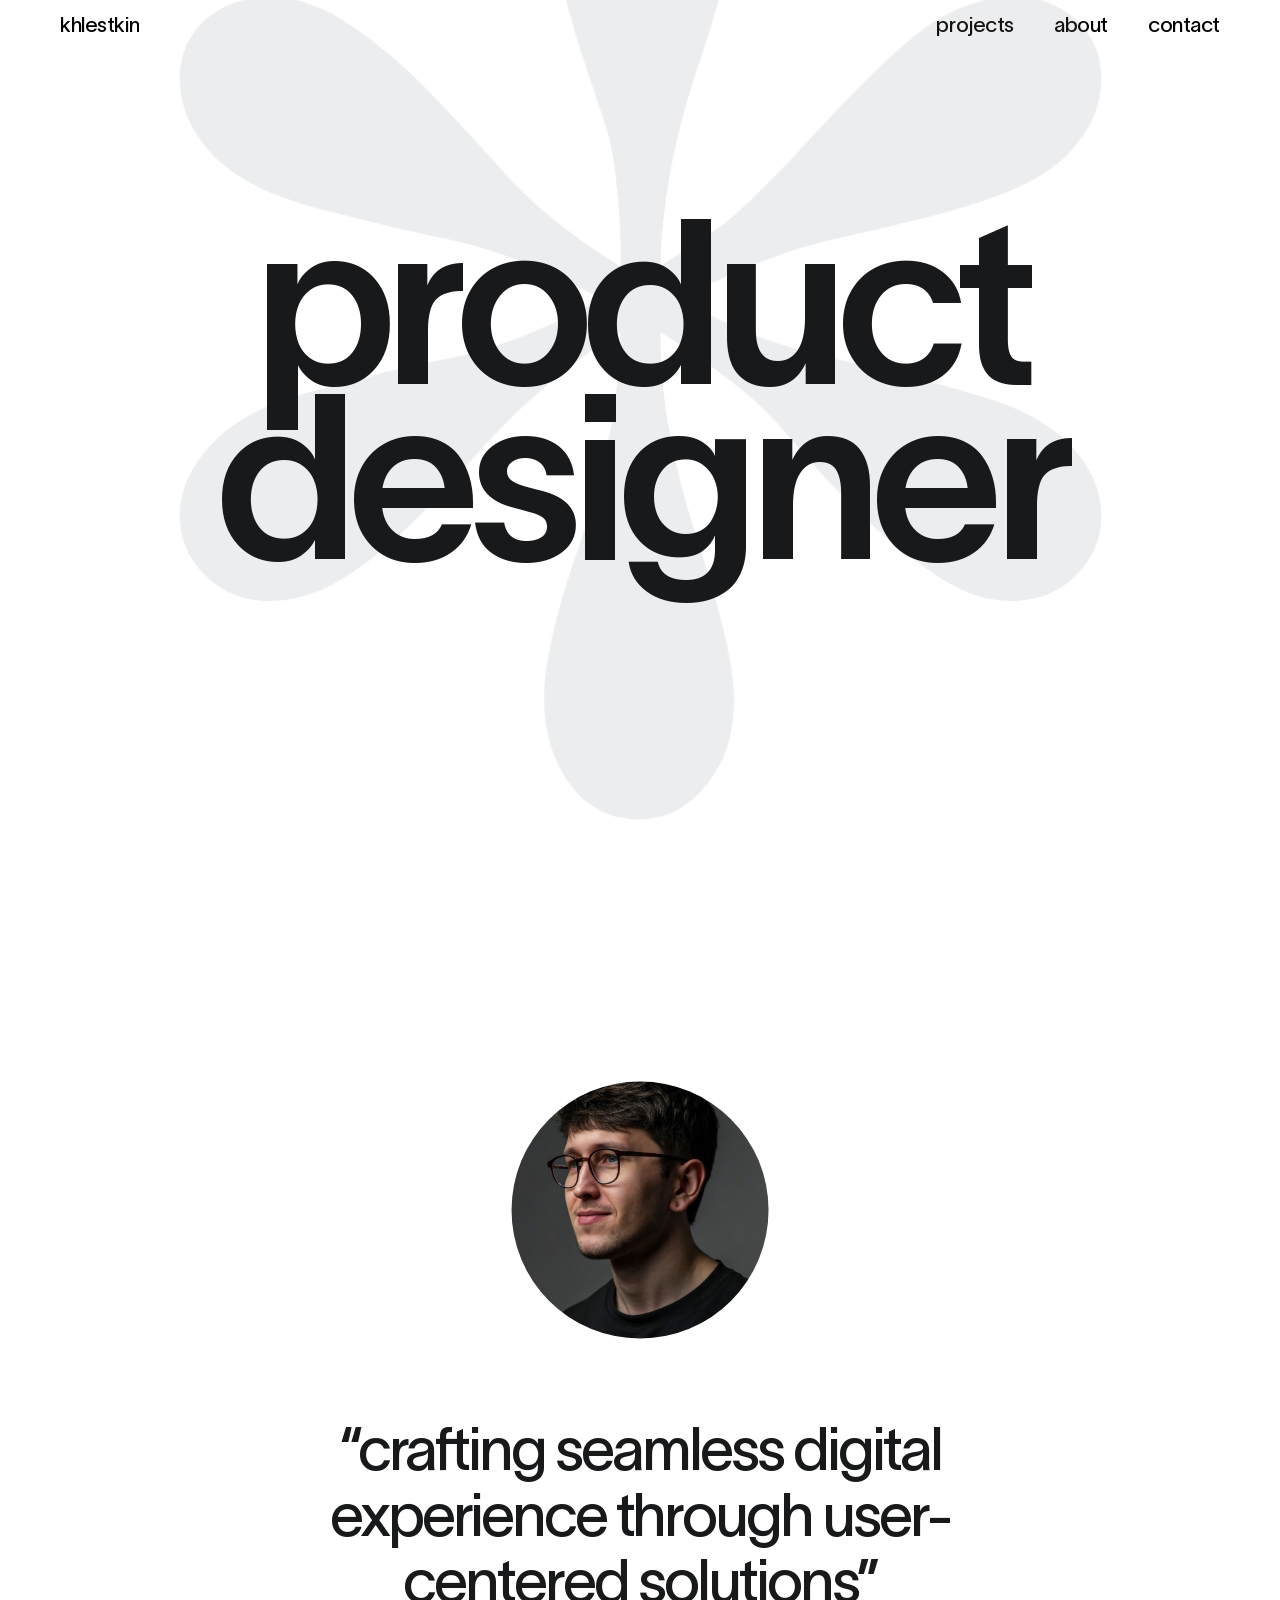
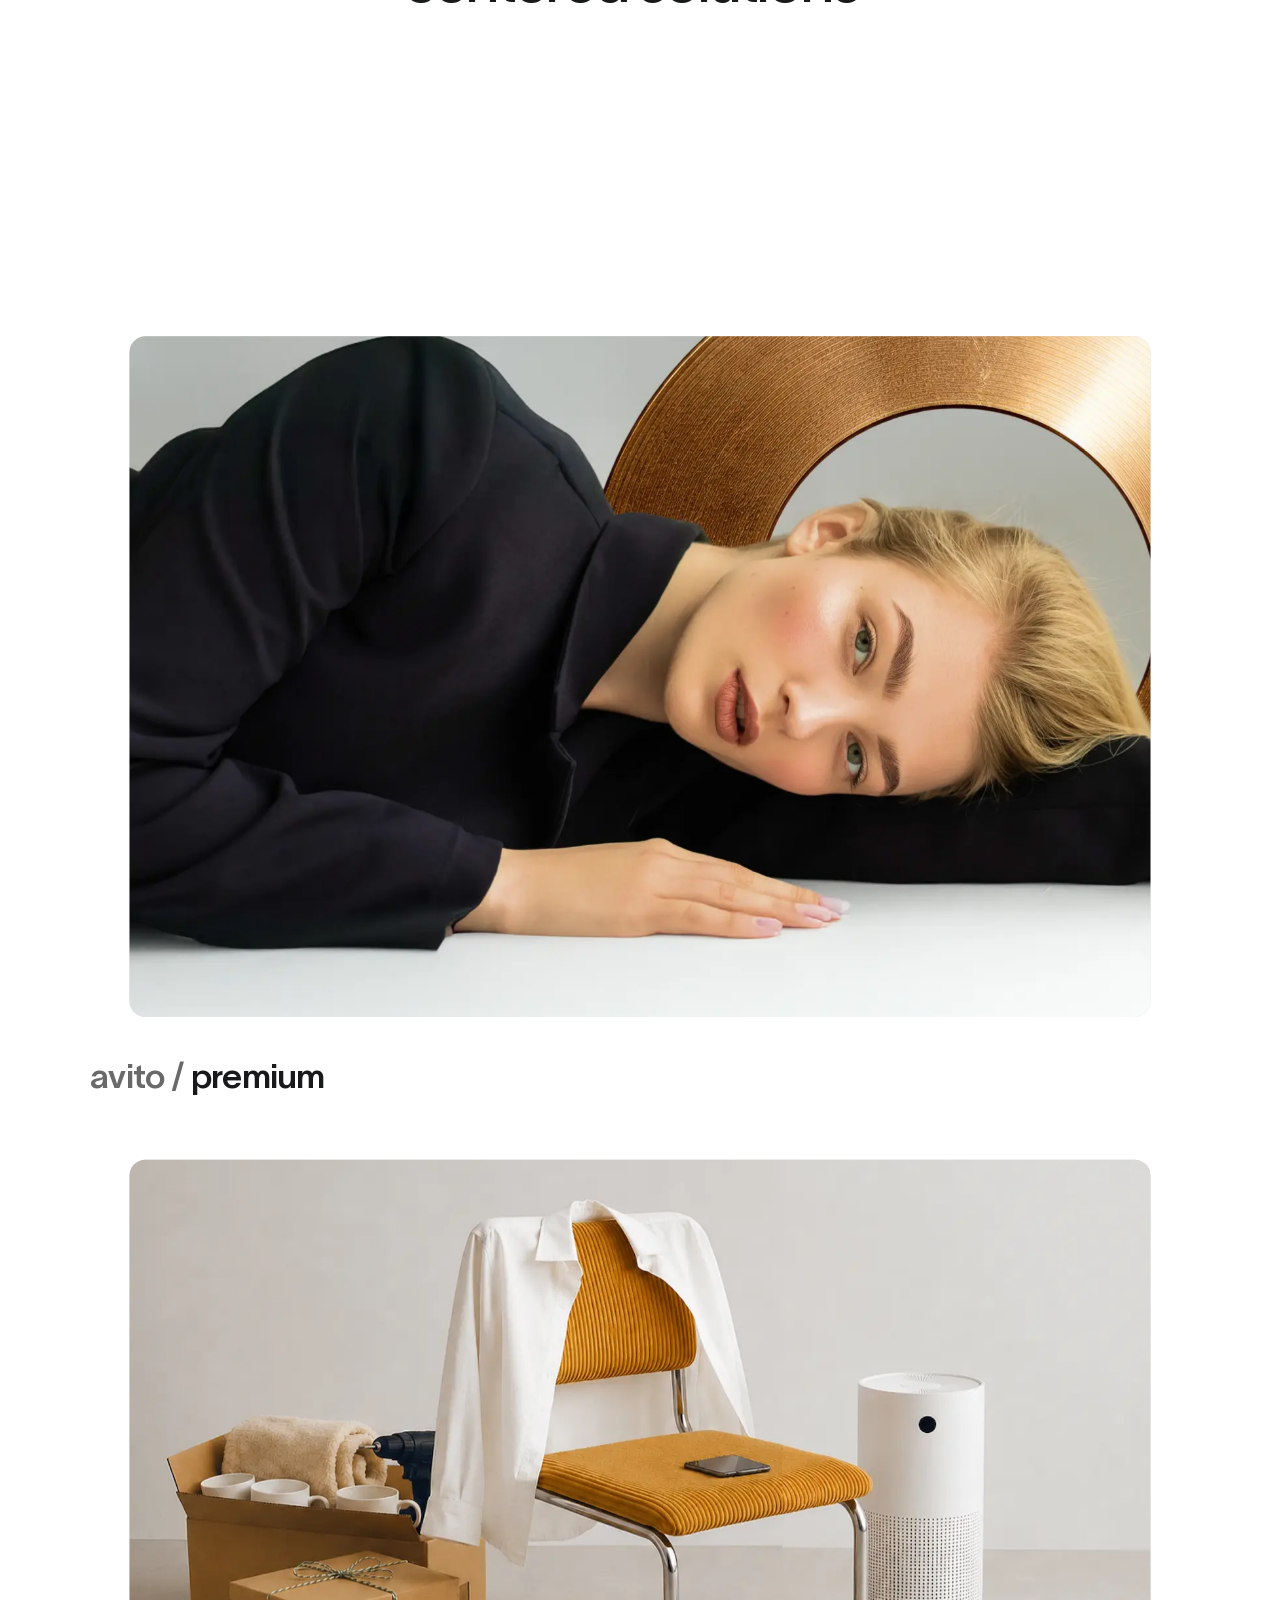
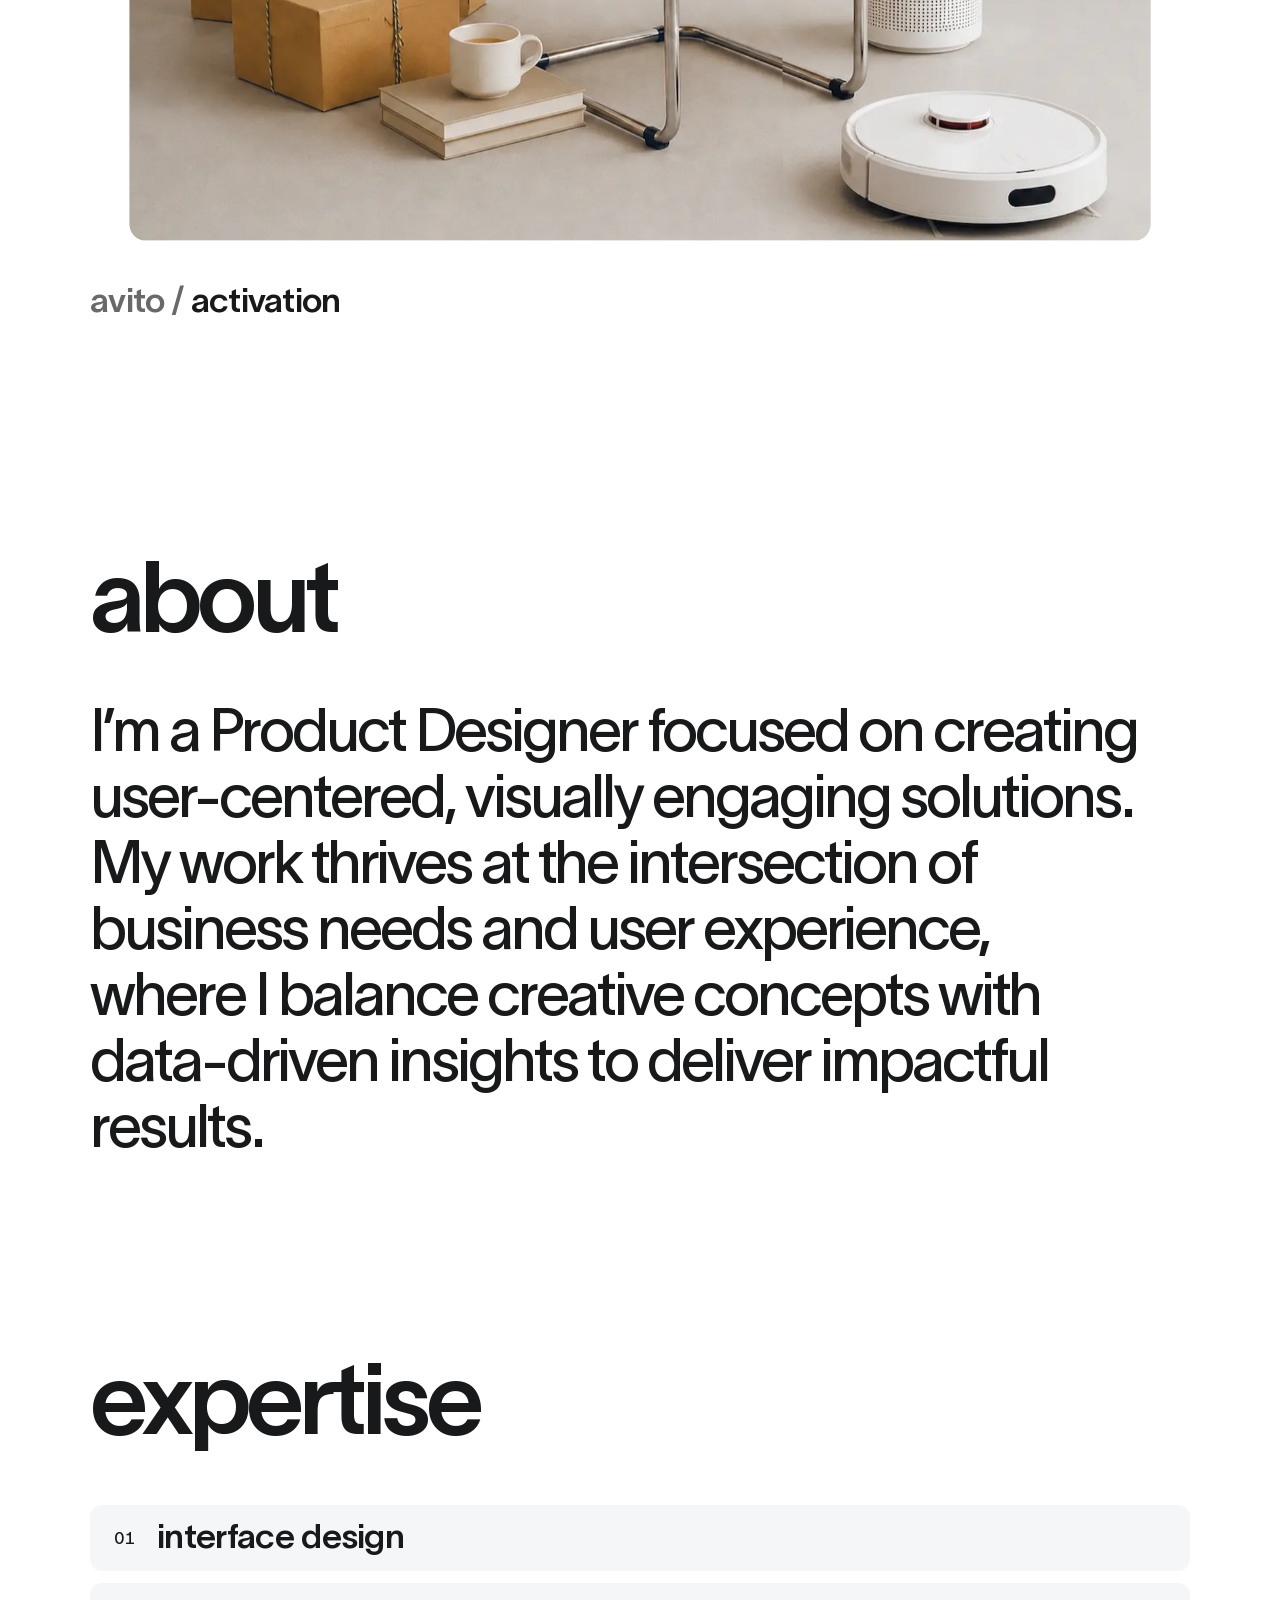
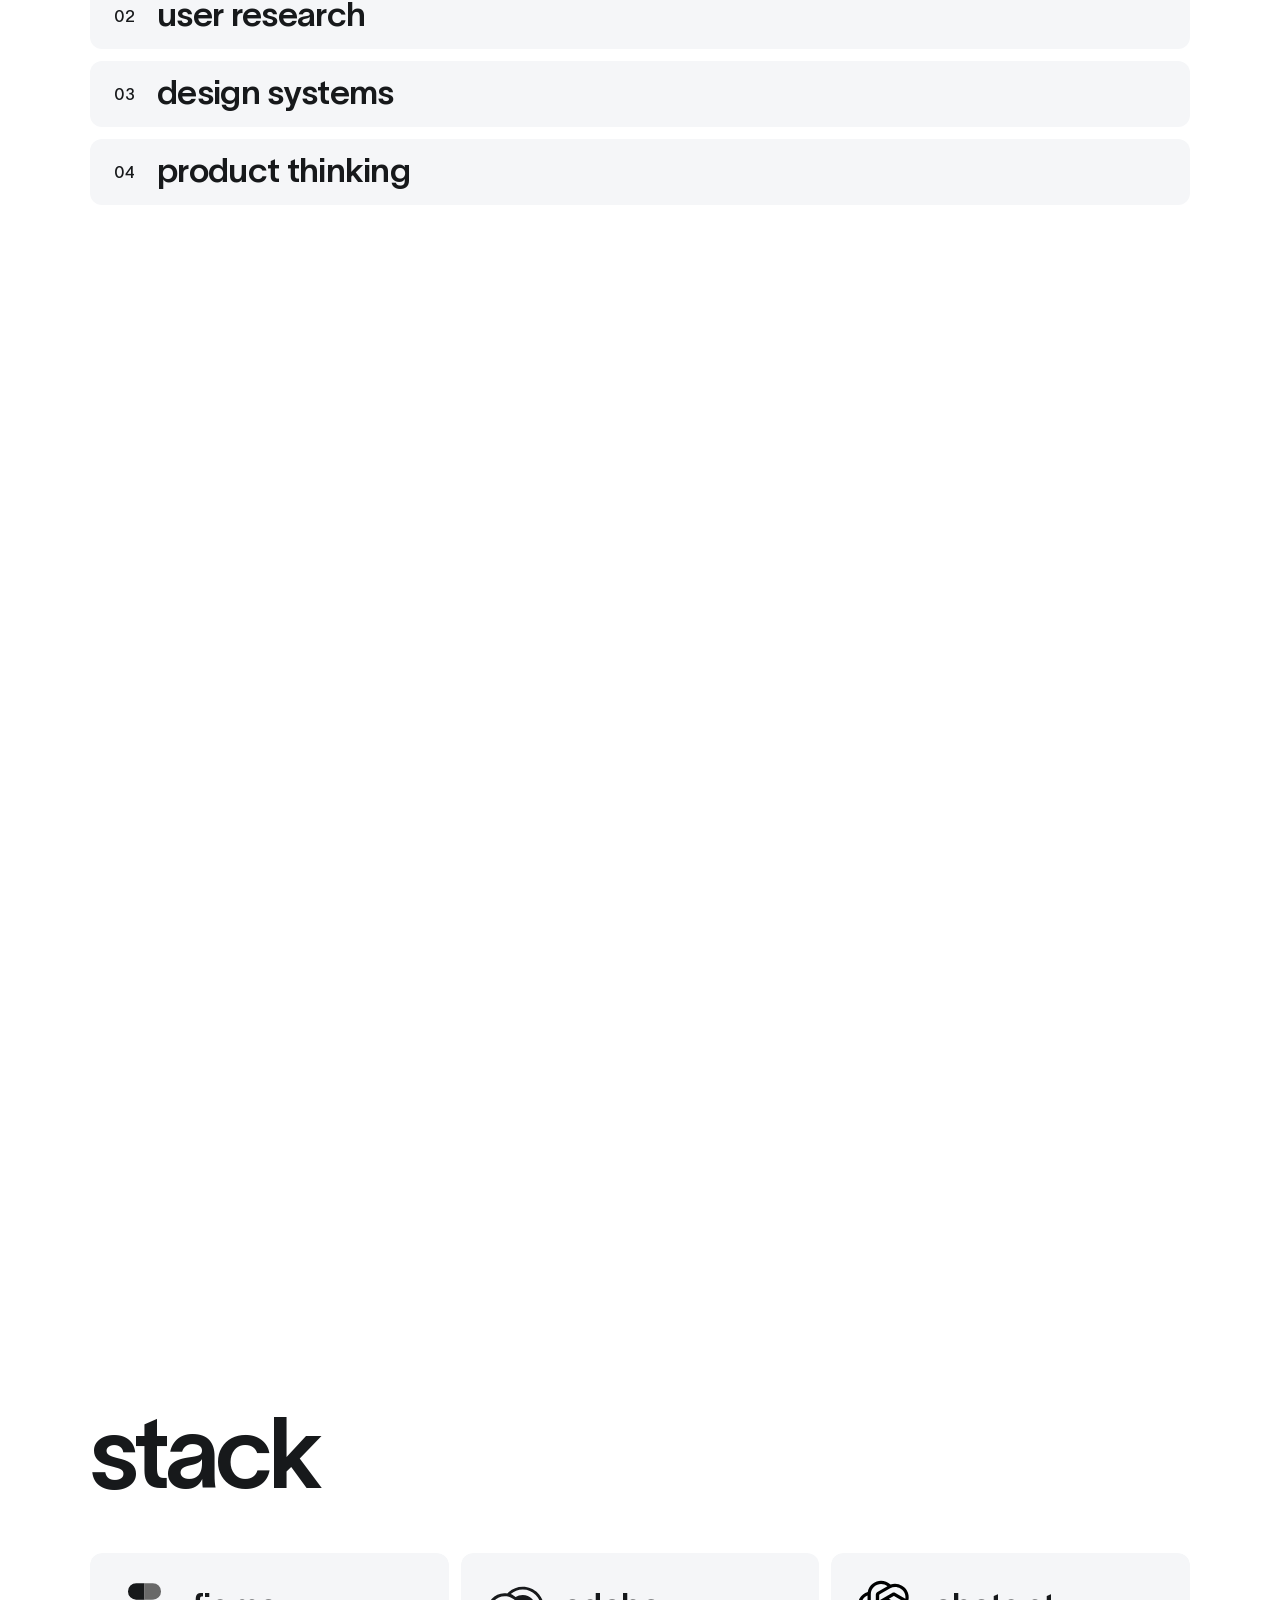
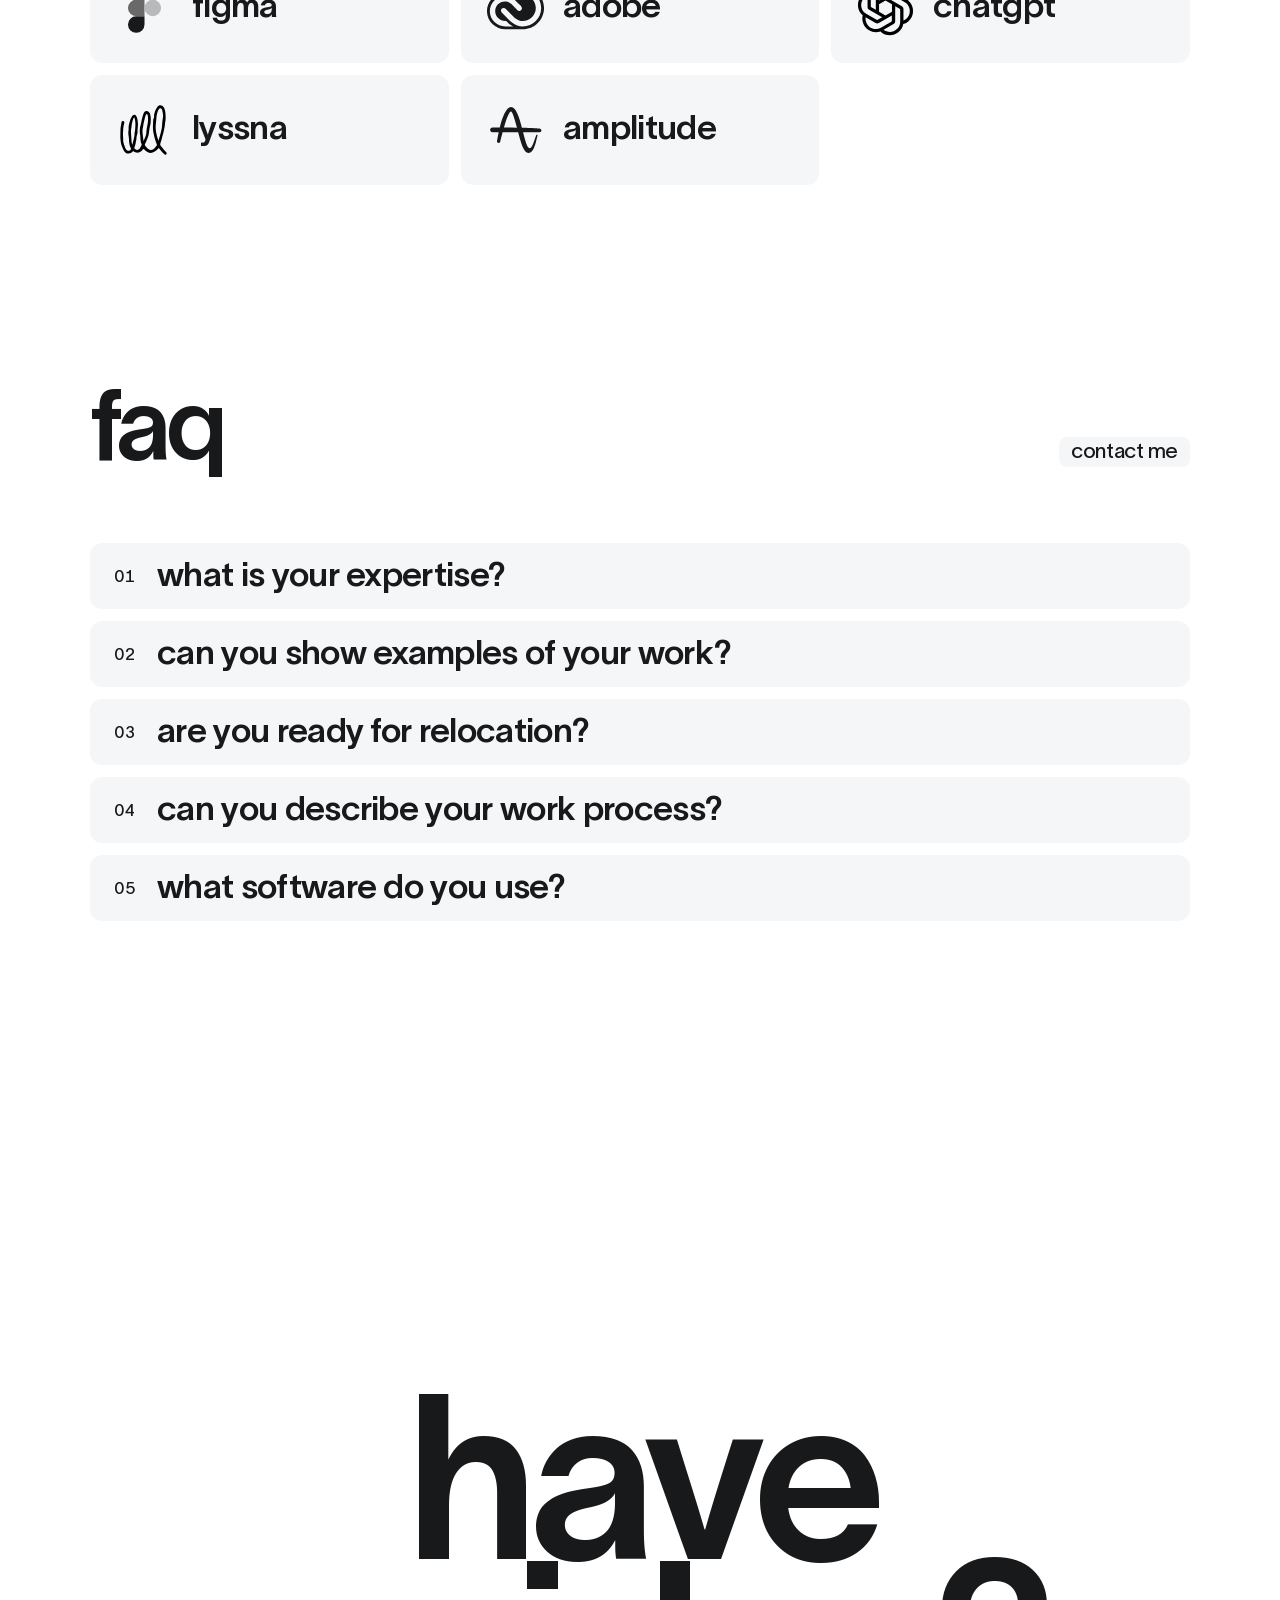
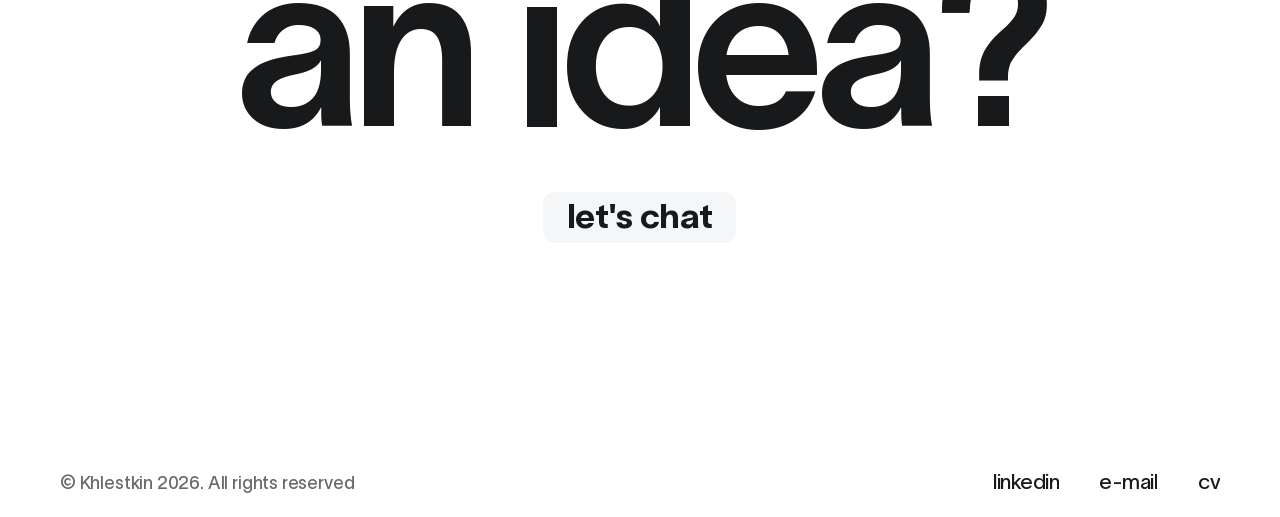
==== commit f2e5516c: "Publish site from 5cb1738478c2cabfd8ce967a03d077f00defe6ea" ====
--- a/index.html
+++ b/index.html
@@ -51,4 +51,4 @@
           }, 2000);
         }
       }
-    </script><title>Senior Product Designer</title><link rel="stylesheet" href="/_astro/ProjectCard.DhD9GncI.css"></head><body><div class="mobile-header-overscroll-bg" aria-hidden="true"></div><div class="site-header-mask"><header class="site-header"><a class="wordmark header-link" href="/#top"><span class="header-link-track"><span>khlestkin</span><span aria-hidden="true">khlestkin</span></span></a><nav aria-label="Main navigation"><a class="header-link" href="/#cases"><span class="header-link-track"><span>projects</span><span aria-hidden="true">projects</span></span></a><a class="header-link" href="/#about"><span class="header-link-track"><span>about</span><span aria-hidden="true">about</span></span></a><a class="header-link" href="/#contact"><span class="header-link-track"><span>contact</span><span aria-hidden="true">contact</span></span></a></nav><button class="mobile-menu-toggle" type="button" aria-expanded="false" aria-label="Open navigation menu">menu</button></header></div><script type="module">var e=document.querySelector(`.site-header`),t=document.querySelector(`.site-header-mask`),n=document.querySelector(`.mobile-menu-toggle`),r=Array.from(document.querySelectorAll(`.site-header nav a`)),i=window.scrollY,a=0,o=!1,s=!1,c=0,l=0,u=48,d=()=>{if(a=0,!e||!o||t?.classList.contains(`is-menu-open`))return;let n=window.scrollY,r=n-i;r<0?l+=Math.abs(r):r>0&&(l=0),n<=4||l>=u?e.classList.remove(`is-hidden`):r>2&&e.classList.add(`is-hidden`),i=n};window.addEventListener(`scroll`,()=>{a||=requestAnimationFrame(d)},{passive:!0});var f=r=>{if(!e||!t||!n)return;let a=t.classList.contains(`is-menu-open`);if(window.clearTimeout(c),!r&&(!a||window.innerWidth>=768)){t.classList.remove(`is-menu-open`,`is-menu-closing`),document.documentElement.classList.remove(`is-mobile-menu-open`),document.body.classList.remove(`is-mobile-menu-open`),n.textContent=`menu`,n.setAttribute(`aria-expanded`,`false`),n.setAttribute(`aria-label`,`Open navigation menu`);return}e.classList.remove(`is-hidden`),t.classList.remove(`is-menu-closing`),t.classList.toggle(`is-menu-open`,r),n.textContent=r?`close`:`menu`,n.setAttribute(`aria-expanded`,String(r)),n.setAttribute(`aria-label`,r?`Close navigation menu`:`Open navigation menu`),r?(document.documentElement.classList.add(`is-mobile-menu-open`),document.body.classList.add(`is-mobile-menu-open`)):(t.classList.add(`is-menu-closing`),c=window.setTimeout(()=>{t.classList.remove(`is-menu-closing`),document.documentElement.classList.remove(`is-mobile-menu-open`),document.body.classList.remove(`is-mobile-menu-open`)},450)),i=window.scrollY,l=0};n?.addEventListener(`click`,()=>{f(!t?.classList.contains(`is-menu-open`))}),r.forEach(e=>e.addEventListener(`click`,()=>f(!1))),document.addEventListener(`keydown`,e=>{e.key===`Escape`&&f(!1)}),window.addEventListener(`resize`,()=>{window.innerWidth>=768&&f(!1)},{passive:!0});var p=()=>{s||(s=!0,t?.classList.add(`is-ready`),window.setTimeout(()=>{i=window.scrollY,o=!0},500))};document.fonts.ready.then(()=>{let e=Array.from(document.querySelectorAll(`.hero-title-character`)).at(-1);if(!e||window.matchMedia(`(prefers-reduced-motion: reduce)`).matches){p();return}e.addEventListener(`animationstart`,()=>{window.setTimeout(p,200)},{once:!0}),window.setTimeout(p,1400)});</script><div class="page-content"><div class="hero-shape-track" aria-hidden="true"><div class="hero-shape-position"><div class="hero-shape-entrance"><div class="hero-shape-scale"><div class="hero-shape-spinner"></div></div></div></div></div><main><section id="top" class="hero" aria-labelledby="hero-title"><h1 id="hero-title" class="type-h0" aria-label="product designer"><span class="hero-title-line-mask" aria-hidden="true"><span class="hero-title-character" style="--character-index: 0">p</span><span class="hero-title-character" style="--character-index: 1">r</span><span class="hero-title-character" style="--character-index: 2">o</span><span class="hero-title-character" style="--character-index: 3">d</span><span class="hero-title-character" style="--character-index: 4">u</span><span class="hero-title-character" style="--character-index: 5">c</span><span class="hero-title-character" style="--character-index: 6">t</span></span><span class="hero-title-line-mask" aria-hidden="true"><span class="hero-title-character" style="--character-index: 7">d</span><span class="hero-title-character" style="--character-index: 8">e</span><span class="hero-title-character" style="--character-index: 9">s</span><span class="hero-title-character" style="--character-index: 10">i</span><span class="hero-title-character" style="--character-index: 11">g</span><span class="hero-title-character" style="--character-index: 12">n</span><span class="hero-title-character" style="--character-index: 13">e</span><span class="hero-title-character" style="--character-index: 14">r</span></span></h1></section><section class="statement section-shell"><div class="portrait-stage"><div class="portrait-container"><img class="portrait" src="/images/home/portrait.jpg" alt="Ilya Khlestkin"></div></div><h2 class="statement-copy line-reveal-copy type-t0">“crafting seamless digital experience through user-centered solutions”</h2></section><section id="cases" class="cases section-shell"><div class="project-grid"><div class="project-row-trigger"><div class="project-row-mask"><div class="project-row"><div class="project-card-mask"><a class="project-card" href="/projects/avito-premium" aria-label="premium — avito" data-cursor="arrow"><div class="project-card__image"><img src="/images/home/premium.webp" alt="" loading="lazy"></div><h3 class="type-h3"><span>avito / </span>premium</h3></a></div><div class="project-card-mask"><a class="project-card" href="/projects/sellers-activation" aria-label="activation — avito" data-cursor="arrow"><div class="project-card__image"><img src="/images/home/activation.webp" alt="" loading="lazy"></div><h3 class="type-h3"><span>avito / </span>activation</h3></a></div></div></div></div></div></section><section id="about" class="about section-shell"><h2 class="section-title type-h1"><span class="about-title-text">about</span></h2><p class="about-copy line-reveal-copy type-t0">I’m a Product Designer focused on creating user-centered, visually engaging solutions. My work thrives at the intersection of business needs and user experience, where I balance creative concepts with data-driven insights to deliver impactful results.</p></section><section class="expertise section-shell"><h2 class="section-title type-h1"><span class="expertise-title-text">expertise</span></h2><div class="numbered-list expertise-list"><div class="expertise-item-mask" style="--expertise-reveal-delay: 160ms"><article class="expertise-item" data-cursor="interface"><button class="expertise-trigger" type="button" aria-expanded="false" aria-controls="expertise-content-0"><span>01</span><span class="expertise-title type-h3">interface design</span></button><div id="expertise-content-0" class="expertise-content" aria-hidden="true"><div class="expertise-content-inner"><p class="type-t1">Creating intuitive and visually appealing interfaces tailored to enhance user interaction and engagement.</p></div></div></article></div><div class="expertise-item-mask" style="--expertise-reveal-delay: 250ms"><article class="expertise-item" data-cursor="research"><button class="expertise-trigger" type="button" aria-expanded="false" aria-controls="expertise-content-1"><span>02</span><span class="expertise-title type-h3">user research</span></button><div id="expertise-content-1" class="expertise-content" aria-hidden="true"><div class="expertise-content-inner"><p class="type-t1">Conducting user research to understand audience needs, translating findings into actionable prototypes and flows.</p></div></div></article></div><div class="expertise-item-mask" style="--expertise-reveal-delay: 340ms"><article class="expertise-item" data-cursor="component"><button class="expertise-trigger" type="button" aria-expanded="false" aria-controls="expertise-content-2"><span>03</span><span class="expertise-title type-h3">design systems</span></button><div id="expertise-content-2" class="expertise-content" aria-hidden="true"><div class="expertise-content-inner"><p class="type-t1">Creating and refining design systems with a focus on reusable components. This ensures the product in production closely matches the design while reducing time and effort.</p></div></div></article></div><div class="expertise-item-mask" style="--expertise-reveal-delay: 430ms"><article class="expertise-item" data-cursor="concept"><button class="expertise-trigger" type="button" aria-expanded="false" aria-controls="expertise-content-3"><span>04</span><span class="expertise-title type-h3">product thinking</span></button><div id="expertise-content-3" class="expertise-content" aria-hidden="true"><div class="expertise-content-inner"><p class="type-t1">From initial ideation to polished concepts, I bring creative ideas to life. This involves brainstorming, wireframing, and collaborating with cross-functional teams.</p></div></div></article></div></div></section><section id="career" class="career section-shell"><div class="section-heading-row"><h2 class="section-title type-h1"><span class="career-title-text">career</span></h2><a class="action-link career-cv career-cv--header" href="/CV.pdf" target="_blank" rel="noreferrer" aria-label="download cv" data-cursor="arrow"><span class="action-link-fill" aria-hidden="true"></span><span class="action-link-labels" aria-hidden="true"><span class="action-link-label">download cv</span><span class="action-link-label action-link-label--hover">download cv</span></span></a></div><div class="career-list"><article><div class="career-brand-mask"><div class="career-brand type-t1" style="--career-brand-delay: 160ms"><img src="/images/home/career-avito.svg" alt=""><span>avito</span></div></div><div class="career-position"><h3 class="career-copy type-h2">senior</h3><h3 class="career-copy type-h2">product designer</h3></div><p class="career-copy type-t1">Avito is the world&#39;s largest classifieds service. The company has 60M+ users per month. My responsibility is to create convenient scenario of buying and selling items, selecting the most relevant, sizing and checking them for originality.</p></article><article><div class="career-brand-mask"><div class="career-brand type-t1" style="--career-brand-delay: 700ms"><img src="/images/home/career-alfa.svg" alt=""><span>alfa-bank</span></div></div><div class="career-position"><h3 class="career-copy type-h2">middle</h3><h3 class="career-copy type-h2">product designer</h3></div><p class="career-copy type-t1">Alfa-Bank is the largest of the private banks in Russia, within 26.5M customers. I was focused on B2B mobile banking app, including e-signature and the service plans functionality.</p></article></div><a class="action-link career-cv career-cv--mobile" href="/CV.pdf" target="_blank" rel="noreferrer" aria-label="download cv" data-cursor="arrow"><span class="action-link-fill" aria-hidden="true"></span><span class="action-link-labels" aria-hidden="true"><span class="action-link-label">download cv</span><span class="action-link-label action-link-label--hover">download cv</span></span></a></section><section class="stack section-shell"><h2 class="section-title type-h1"><span class="stack-title-text">stack</span></h2><div class="stack-grid"><div class="stack-item-mask" style="--stack-reveal-delay: 160ms"><article><svg class="tool-icon" viewBox="0 0 63 62" aria-hidden="true"><path d="M22.6 56.2A8.4 8.4 0 0 0 31 47.8v-8.4h-8.4a8.4 8.4 0 1 0 0 16.8Z" fill="var(--ink)"></path><path d="M14.2 31a8.4 8.4 0 0 1 8.4-8.4H31v16.8h-8.4a8.4 8.4 0 0 1-8.4-8.4Z" fill="var(--muted)"></path><path d="M14.2 14.2a8.4 8.4 0 0 1 8.4-8.4H31v16.8h-8.4a8.4 8.4 0 0 1-8.4-8.4Z" fill="var(--ink)"></path><path d="M31 5.8h8.4a8.4 8.4 0 1 1 0 16.8H31Z" fill="var(--muted)"></path><circle cx="39.4" cy="31" r="8.4" fill="var(--line)"></circle></svg><div class="stack-copy"><h3 class="type-h3">figma</h3><p class="type-t1">product design</p></div></article></div><div class="stack-item-mask" style="--stack-reveal-delay: 250ms"><article><svg class="tool-icon" viewBox="0 0 63 62" aria-hidden="true"><path d="M38.3456 9.34558C50.304 9.34619 59.9999 19.0412 60 31C60 42.9589 50.3053 52.6538 38.3468 52.6544C31.5872 52.6541 27.5164 52.6544 20.657 52.6544C10.9556 52.654 2.27629 44.9495 2.0071 34.8711L2 34.3893C2.00011 24.6486 9.52011 16.3009 19.5572 16.0424L20.0367 16.0353C20.8232 16.0353 21.6652 16.056 22.557 16.1514L24.2049 14.7095C27.9888 11.3971 32.8631 9.34583 38.3456 9.34558ZM20.0378 18.9452C11.4684 18.9452 4.91112 25.9989 4.91101 34.3893C4.91129 42.9765 12.2869 49.7443 20.6582 49.7446H28.572C28.572 49.7446 26.6203 48.7684 24.6701 47.1887C22.481 45.4154 21.6951 44.3029 21.6857 44.2895H20.6582C15.0814 44.2893 10.3663 39.7501 10.366 34.3893C10.3662 28.831 14.6586 24.4002 20.0378 24.4002C21.2941 24.4002 22.0796 24.4705 22.8293 24.6879C23.5734 24.9037 24.4545 25.3171 25.7675 26.2316C26.9565 27.0598 29.0823 29.1703 31.0793 31.2936C31.5192 31.7613 32.1381 32.4397 32.7319 33.0953C33.7418 34.2101 35.4648 34.3152 36.6042 33.3333C37.748 32.3472 37.8487 30.6207 36.835 29.5013C36.1807 28.7787 35.4961 28.0282 35.0522 27.5563C33.1403 25.5235 30.6249 22.9677 28.8845 21.7555C27.2686 20.6301 25.8456 19.8825 24.3481 19.4483C22.8561 19.0157 21.4612 18.9452 20.0378 18.9452ZM38.3456 12.2554C33.6175 12.2555 29.4139 14.0175 26.1215 16.8995C26.1395 16.9045 27.0046 17.1441 28.5507 18.0336C30.101 18.9256 31.1353 19.8388 31.1515 19.8532C33.197 18.5631 35.7496 17.7105 38.3456 17.7104C45.6849 17.7107 51.635 23.6606 51.6351 31C51.6351 38.3394 45.685 44.2893 38.3456 44.2895C35.8078 44.2895 33.4468 43.5359 30.7171 41.4661C29.3537 40.4322 26.5579 37.6418 23.9444 34.9208C22.9341 33.8689 21.9383 32.8032 20.9375 31.7422C19.9222 30.6658 18.2338 30.6117 17.1422 31.6108C16.0107 32.647 15.9571 34.4128 17.0096 35.5293C18.0078 36.588 19.0026 37.65 20.0106 38.6995C22.5252 41.3176 25.6428 44.4632 27.4213 45.8119C30.9749 48.5065 34.4703 49.7445 38.3456 49.7446C48.6977 49.7443 57.0902 41.3522 57.0902 31C57.0901 20.6479 48.6976 12.2557 38.3456 12.2554Z" fill="var(--ink)"></path></svg><div class="stack-copy"><h3 class="type-h3">adobe</h3><p class="type-t1">graphics, animation</p></div></article></div><div class="stack-item-mask" style="--stack-reveal-delay: 340ms"><article><svg class="tool-icon tool-icon--theme-invert" viewBox="0 0 63 62" aria-hidden="true"><image href="/images/home/chatgpt.svg" width="62" height="62"></image></svg><div class="stack-copy"><h3 class="type-h3">chatgpt</h3><p class="type-t1">research, vibecoding</p></div></article></div><div class="stack-item-mask" style="--stack-reveal-delay: 430ms"><article><svg class="tool-icon tool-icon--theme-invert" viewBox="0 0 63 62" aria-hidden="true"><image href="/images/home/lyssna.svg" width="62" height="62"></image></svg><div class="stack-copy"><h3 class="type-h3">lyssna</h3><p class="type-t1">ux research</p></div></article></div><div class="stack-item-mask" style="--stack-reveal-delay: 520ms"><article><svg class="tool-icon" viewBox="0 0 63 62" aria-hidden="true"><path d="M44.2 54.3c-5 0-7.8-10.6-10.5-21H17.9c-1.1 4.1-2 7.6-2.5 9.8-.6 1.7-3.5 1.3-3.2-.9.5-3 1.1-6 1.7-8.9H7.6c-3.1 0-3.1-4.9 0-4.9h7.4c2.5-9.9 6.4-20.7 11.5-20.7 5 0 8.3 10.5 11 21 10.8.3 17 .7 17.7.8 2.8.3 2.8 3.8.3 3.8H38.7c2.2 8.7 4.2 16.2 6.7 16.2 2.1 0 3.8-5.4 4.9-8.4 1-2.9 1.6-4.4 1.7-4.8.3-.7 1.6-.4 1.4.4-.2.7-.7 3-1.7 6.7-1.7 6.5-4 10.9-7.5 10.9ZM32.5 28.6c-2.3-8.7-4.8-16.3-6-16.3-2 0-4.9 8.1-7.2 16.1 4.8 0 9.2.1 13.2.2Z" fill="var(--ink)"></path></svg><div class="stack-copy"><h3 class="type-h3">amplitude</h3><p class="type-t1">analytics</p></div></article></div></div></section><section class="faq section-shell"><div class="section-heading-row"><h2 class="section-title type-h1"><span class="faq-title-text">faq</span></h2><a class="action-link faq-contact faq-contact--header" href="https://t.me/ikhlestkin" target="_blank" rel="noreferrer" aria-label="contact me" data-cursor="arrow"><span class="action-link-fill" aria-hidden="true"></span><span class="action-link-labels" aria-hidden="true"><span class="action-link-label">contact me</span><span class="action-link-label action-link-label--hover">contact me</span></span></a></div><div class="faq-list-reserve"><div class="numbered-list faq-list"><div class="faq-item-mask expertise-item-mask" style="--expertise-reveal-delay: 160ms"><article class="faq-item expertise-item"><button class="expertise-trigger" type="button" aria-expanded="false" aria-controls="faq-content-0"><span>01</span><span class="expertise-title type-h3">what is your expertise?</span></button><div id="faq-content-0" class="expertise-content" aria-hidden="true"><div class="faq-content-inner"><p class="type-t1">I create a product from scratch and bring it to production, using research, UI/UX, illustrations, animations and more. My aim is to see the result in production and determine its value using metrics and feedback.</p></div></div></article></div><div class="faq-item-mask expertise-item-mask" style="--expertise-reveal-delay: 250ms"><article class="faq-item expertise-item"><button class="expertise-trigger" type="button" aria-expanded="false" aria-controls="faq-content-1"><span>02</span><span class="expertise-title type-h3">can you show examples of your work?</span></button><div id="faq-content-1" class="expertise-content" aria-hidden="true"><div class="faq-content-inner"><p class="type-t1">You can find the selected projects on this website. Each case shows both visual craft and the product approach behind the final solution.</p></div></div></article></div><div class="faq-item-mask expertise-item-mask" style="--expertise-reveal-delay: 340ms"><article class="faq-item expertise-item"><button class="expertise-trigger" type="button" aria-expanded="false" aria-controls="faq-content-2"><span>03</span><span class="expertise-title type-h3">are you ready to relocation?</span></button><div id="faq-content-2" class="expertise-content" aria-hidden="true"><div class="faq-content-inner"><p class="type-t1">Of course. I will need support with a work permit and relocation to the destination country.</p></div></div></article></div><div class="faq-item-mask expertise-item-mask" style="--expertise-reveal-delay: 430ms"><article class="faq-item expertise-item"><button class="expertise-trigger" type="button" aria-expanded="false" aria-controls="faq-content-3"><span>04</span><span class="expertise-title type-h3">can you describe your work process?</span></button><div id="faq-content-3" class="expertise-content" aria-hidden="true"><div class="faq-content-inner"><p class="type-t1">My process involves understanding the problem, research, ideation, prototyping, validation, refinement, delivery, and evaluating the result after launch.</p></div></div></article></div><div class="faq-item-mask expertise-item-mask" style="--expertise-reveal-delay: 520ms"><article class="faq-item expertise-item"><button class="expertise-trigger" type="button" aria-expanded="false" aria-controls="faq-content-4"><span>05</span><span class="expertise-title type-h3">what software do you use?</span></button><div id="faq-content-4" class="expertise-content" aria-hidden="true"><div class="faq-content-inner"><p class="type-t1">I use a standard set of programs for my work, such as Figma, Adobe CC, and ChatGPT. Sometimes I use Lyssna when conducting UX research, and Amplitude for basic analytics.</p></div></div></article></div></div><a class="action-link faq-contact faq-contact--mobile" href="https://t.me/ikhlestkin" target="_blank" rel="noreferrer" aria-label="contact me" data-cursor="arrow"><span class="action-link-fill" aria-hidden="true"></span><span class="action-link-labels" aria-hidden="true"><span class="action-link-label">contact me</span><span class="action-link-label action-link-label--hover">contact me</span></span></a></div></section></main><footer id="contact" class="footer"><div class="footer-cta"><div class="footer-heading" aria-label="have an idea?"><p class="footer-title-line-mask type-h0" aria-hidden="true"><span class="footer-title-character" style="--character-index: 0">h</span><span class="footer-title-character" style="--character-index: 1">a</span><span class="footer-title-character" style="--character-index: 2">v</span><span class="footer-title-character" style="--character-index: 3">e</span></p><p class="footer-title-line-mask type-h0" aria-hidden="true"><span class="footer-title-character" style="--character-index: 4">a</span><span class="footer-title-character" style="--character-index: 5">n</span><span class="footer-title-character" style="--character-index: 6"> </span><span class="footer-title-character" style="--character-index: 6">i</span><span class="footer-title-character" style="--character-index: 7">d</span><span class="footer-title-character" style="--character-index: 8">e</span><span class="footer-title-character" style="--character-index: 9">a</span><span class="footer-title-character" style="--character-index: 10">?</span></p></div><a class="action-link action-link--large round-link" href="https://t.me/ikhlestkin" target="_blank" rel="noreferrer" aria-label="let's chat" data-cursor="arrow"><span class="action-link-fill" aria-hidden="true"></span><span class="action-link-labels" aria-hidden="true"><span class="action-link-label">let&#39;s chat</span><span class="action-link-label action-link-label--hover">let&#39;s chat</span></span></a></div><div class="footer-links"><div><a class="type-t1" href="https://www.linkedin.com/in/khlestkin/" target="_blank" rel="noreferrer"><span class="footer-meta-mask"><span class="footer-meta-text footer-meta-text--link" style="--footer-meta-index: 0"><span class="footer-link-swap"><span class="footer-link-face"><img class="footer-link-icon" src="/images/home/link.svg" alt="" aria-hidden="true">linkedin</span><span class="footer-link-face footer-link-face--hover" aria-hidden="true"><img class="footer-link-icon" src="/images/home/link.svg" alt="">linkedin</span></span></span></span></a><a class="type-t1" href="mailto:i.khlestkin@yandex.ru"><span class="footer-meta-mask"><span class="footer-meta-text footer-meta-text--link" style="--footer-meta-index: 1"><span class="footer-link-swap"><span class="footer-link-face"><img class="footer-link-icon" src="/images/home/link.svg" alt="" aria-hidden="true">e-mail</span><span class="footer-link-face footer-link-face--hover" aria-hidden="true"><img class="footer-link-icon" src="/images/home/link.svg" alt="">e-mail</span></span></span></span></a><a class="type-t1" href="/CV.pdf" target="_blank" rel="noreferrer"><span class="footer-meta-mask"><span class="footer-meta-text footer-meta-text--link" style="--footer-meta-index: 2"><span class="footer-link-swap"><span class="footer-link-face"><img class="footer-link-icon" src="/images/home/link.svg" alt="" aria-hidden="true">cv</span><span class="footer-link-face footer-link-face--hover" aria-hidden="true"><img class="footer-link-icon" src="/images/home/link.svg" alt="">cv</span></span></span></span></a></div><span class="footer-meta-mask type-t2"><span class="footer-meta-text footer-meta-text--copyright" style="--footer-meta-index: 3">© Khlestkin 2026. All rights reserved</span></span></div></footer><script type="module">var e=document.querySelector(`.footer`),t=e?.querySelector(`.footer-heading`),n=e?.querySelector(`.footer-links`),r=window.matchMedia(`(prefers-reduced-motion: reduce)`);if(e&&t&&n){let n=()=>{t.classList.add(`is-ready`),window.setTimeout(()=>e.classList.add(`is-meta-ready`),r.matches?0:300)};if(r.matches)n();else{let e=new IntersectionObserver(([t])=>{t.isIntersecting&&(e.disconnect(),n())},{rootMargin:`0px 0px -10% 0px`});e.observe(t)}}</script></div><div class="expertise-cursor" aria-hidden="true"><svg class="expertise-cursor-icon expertise-cursor-arrow" viewBox="0 0 33 33"><path fill-rule="evenodd" clip-rule="evenodd" d="M28.5352 0.0859375H32.4238V5.58594V30.0859H26.9238V9.47461L4.14062 32.2598L0.25 28.3711L23.0352 5.58594H2.42383V0.0859375H28.5352Z"></path></svg><svg class="expertise-cursor-icon expertise-cursor-disabled" viewBox="0 0 53 53"><rect x="22.5" width="8" height="53" transform="rotate(45 26.5 26.5)"></rect><rect x="22.5" width="8" height="53" transform="rotate(-45 26.5 26.5)"></rect></svg><svg class="expertise-cursor-icon expertise-cursor-interface" viewBox="0 0 43 43"><path fill-rule="evenodd" clip-rule="evenodd" d="M24.4206 0.171875H18.0039V13.4255L8.63297 4.05453L4.0957 8.5918L13.4668 17.9629H0.212891V24.3796H13.4681L4.09448 33.7532L8.63175 38.2904L18.0039 28.9183V42.1719H24.4206V28.9167L33.7942 38.2903L38.3315 33.753L28.958 24.3796H42.2129V17.9629H28.9593L38.3302 8.59196L33.793 4.05469L24.4206 13.4271V0.171875Z"></path></svg><svg class="expertise-cursor-icon expertise-cursor-research" viewBox="0 0 39 43"><path fill-rule="evenodd" clip-rule="evenodd" d="M17.0176 0.474609C13.7163 7.85823 7.94077 13.9231 0.570312 17.212L1.58906 21.995H16.5176C13.0367 27.4786 6.50116 31.9228 0.570353 34.5691L1.58906 39.3522H37.5891L38.6065 34.5686C32.6631 31.9207 25.9949 27.4837 22.5176 21.995H37.5891L38.6065 17.2114C31.2232 13.9219 25.3188 7.87162 22.0176 0.476015L17.0176 0.474609Z"></path></svg><svg class="expertise-cursor-icon expertise-cursor-component" viewBox="0 0 50 49"><path fill-rule="evenodd" clip-rule="evenodd" d="M14.8734 38.0875L25 48.2141L35.1266 38.0875L25 27.9609L14.8734 38.0875ZM28.7884 24.1725L38.915 34.2991L49.0416 24.1725L38.915 14.0459L28.7884 24.1725ZM35.1266 10.2575L25 20.3841L14.8734 10.2575L25 0.130859L35.1266 10.2575ZM21.2116 24.1725L11.085 34.2991L0.95837 24.1725L11.085 14.0459L21.2116 24.1725Z"></path></svg><svg class="expertise-cursor-icon expertise-cursor-concept" viewBox="-3 -3 46 46"><path fill-rule="evenodd" clip-rule="evenodd" d="M17.8225 0.570312C15.8668 8.9328 9.15378 15.6457 0.791016 17.6017V22.7408C9.15378 24.6968 15.8668 31.4096 17.8225 39.7721H22.9616C24.9172 31.4096 31.6303 24.6968 39.993 22.7408V17.6017C31.6303 15.6457 24.9172 8.9328 22.9616 0.570312H17.8225Z"></path></svg></div><a class="action-link back-to-top" href="#top" aria-label="back to top"><span class="action-link-fill" aria-hidden="true"></span><span class="action-link-labels" aria-hidden="true"><span class="action-link-label">back to top</span><span class="action-link-label action-link-label--hover">back to top</span></span></a><div class="site-cursor" aria-hidden="true"></div><script type="module">var e=document.querySelector(`.site-cursor`),t=document.querySelector(`.expertise-cursor`),n=window.matchMedia(`(min-width: 768px) and (hover: hover) and (pointer: fine)`),r=-1,i=-1,a=0,o=`regular`,s=`regular`,c=!1,l=0,u=!1,d=0,f=null,p=window.matchMedia(`(prefers-reduced-motion: reduce)`),m=t=>{if(!e||t===u)return;u=t,d+=1;let n=d,r=getComputedStyle(e).transform,i=r===`none`?1:new DOMMatrixReadOnly(r).a;if(f?.cancel(),e.classList.add(`is-pan-morphing`),p.matches){e.classList.toggle(`is-native-pan`,t),e.classList.remove(`is-pan-morphing`);return}let a=e.classList.contains(`is-native-pan`),o=t?1:.16;if(a===t){f=e.animate([{transform:`translate(-50%, -50%) scale(${i})`},{transform:`translate(-50%, -50%) scale(${o})`}],{duration:140,easing:`cubic-bezier(0, 0, 0.2, 1)`}),f.addEventListener(`finish`,()=>{n===d&&(f=null,e.classList.remove(`is-pan-morphing`))},{once:!0});return}f=e.animate([{transform:`translate(-50%, -50%) scale(${i})`},{transform:`translate(-50%, -50%) scale(0)`}],{duration:90,easing:`cubic-bezier(0.4, 0, 1, 1)`}),f.addEventListener(`finish`,()=>{n===d&&e&&(e.classList.toggle(`is-native-pan`,t),f=e.animate([{transform:`translate(-50%, -50%) scale(0)`},{transform:`translate(-50%, -50%) scale(${o})`}],{duration:140,easing:`cubic-bezier(0, 0, 0.2, 1)`}),f.addEventListener(`finish`,()=>{n===d&&(f=null,e.classList.remove(`is-pan-morphing`))},{once:!0}))},{once:!0})},h=(n,r,i=!1)=>{if(e?.classList.toggle(`is-expertise`,n),e?.classList.toggle(`is-stack`,i),t){if(!n){t.classList.remove(`is-visible`);return}r&&(t.dataset.variant=r,t.classList.add(`is-visible`))}},g=()=>{if(!e||r<0||i<0)return;let l=document.elementFromPoint(r,i),u=l?.closest(`.expertise-item[data-cursor], .project-card[data-cursor], .action-link[data-cursor]`),d=l?.closest(`.expertise-list, .project-grid`),f=u?.dataset.cursor,p=d?t?.dataset.variant:void 0,g=f??p,_=n.matches&&!!(g&&(u||d)),v=n.matches&&!!l?.closest(`.site-header a, .stack-grid article, .footer-links a, .case-media__button, .back-to-top`);m(n.matches&&!!l?.closest(`.case-lightbox__image.is-zoomed`));let y=l?.closest(`.project-grid`)?300:150,b=_?`shaped:${g}`:v?`stack`:`regular`;if(b===o){window.clearTimeout(a),s=b;return}if(!c){window.clearTimeout(a),o=b,s=b,h(_,g,v);return}b!==s&&(window.clearTimeout(a),s=b,a=window.setTimeout(()=>{o=b,h(_,g,v)},y))};document.addEventListener(`pointermove`,n=>{e&&(r=n.clientX,i=n.clientY,e.style.left=`${n.clientX}px`,e.style.top=`${n.clientY}px`,t&&(t.style.left=`${n.clientX}px`,t.style.top=`${n.clientY}px`),g(),e.classList.add(`is-visible`))}),document.addEventListener(`pointerout`,n=>{n.relatedTarget||(window.clearTimeout(a),o=`regular`,s=`regular`,e?.classList.remove(`is-visible`),e?.classList.remove(`is-expertise`),e?.classList.remove(`is-stack`),d+=1,f?.cancel(),f=null,u=!1,e?.classList.remove(`is-native-pan`,`is-pan-active`,`is-pan-morphing`),t?.classList.remove(`is-visible`))}),window.addEventListener(`scroll`,()=>{c=!0,document.documentElement.classList.add(`is-scrolling`),window.clearTimeout(l),requestAnimationFrame(g),l=window.setTimeout(()=>{c=!1,document.documentElement.classList.remove(`is-scrolling`),g()},120)},{passive:!0}),window.addEventListener(`lightboxzoomchange`,g),n.addEventListener(`change`,g);</script><script type="module">var e=`portfolio-pending-anchor`,t=e=>{let t=document.getElementById(decodeURIComponent(e.slice(1)));return t?(t.scrollIntoView(),history.replaceState(history.state,``,`${window.location.pathname}${window.location.search}`),!0):!1};document.addEventListener(`click`,n=>{let r=n.target?.closest(`a[href*='#']`);if(r&&r.hash&&r.origin===window.location.origin){if(n.preventDefault(),r.pathname===window.location.pathname){t(r.hash);return}try{sessionStorage.setItem(e,r.hash)}catch{}window.location.assign(`${r.pathname}${r.search}`)}});var n=()=>{let n=window.location.hash;try{n||=sessionStorage.getItem(e)??``,sessionStorage.removeItem(e)}catch{}n&&requestAnimationFrame(()=>requestAnimationFrame(()=>t(n)))};document.readyState===`loading`?document.addEventListener(`DOMContentLoaded`,n,{once:!0}):n();</script><script type="module">var e=Array.from(document.querySelectorAll(`.action-link`)),t=new WeakMap,n=150;e.forEach(e=>{e.addEventListener(`mouseenter`,()=>{let r=t.get(e);if(r&&window.clearTimeout(r),!document.documentElement.classList.contains(`is-scrolling`)){e.classList.add(`is-hover-ready`);return}let i=window.setTimeout(()=>{e.classList.add(`is-hover-ready`),t.delete(e)},n);t.set(e,i)}),e.addEventListener(`mouseleave`,()=>{let n=t.get(e);n&&window.clearTimeout(n),t.delete(e),e.classList.remove(`is-hover-ready`)})});var r=`scroll-position:${window.location.pathname}${window.location.search}`,i=`${r}:anchor`,a=Number(document.documentElement.dataset.savedScrollPosition),o=null;try{let e=document.documentElement.dataset.savedScrollAnchor;e&&(o=JSON.parse(e))}catch{}var s=0,c=()=>{let e=Array.from(document.querySelectorAll(`main > section, footer`));if(e.length===0)return null;let t=window.scrollY,n=0;return e.forEach((e,r)=>{e.offsetTop<=t+1&&(n=r)}),{index:n,offset:t-e[n].offsetTop}},l=()=>{let e=c(),t=history.state&&typeof history.state==`object`?history.state:{};history.replaceState({...t,portfolioScrollY:window.scrollY,portfolioScrollAnchor:e},``);try{sessionStorage.setItem(r,String(window.scrollY)),e&&sessionStorage.setItem(i,JSON.stringify(e))}catch{}};if(window.addEventListener(`scroll`,()=>{if(cancelAnimationFrame(s),window.scrollY<=1){s=0,l();return}s=requestAnimationFrame(l)},{passive:!0}),window.addEventListener(`pagehide`,()=>{cancelAnimationFrame(s),s=0,l()}),Number.isFinite(a)){let e=!1,t=()=>{document.documentElement.classList.remove(`is-restoring-scroll`),delete document.documentElement.dataset.savedScrollPosition,delete document.documentElement.dataset.savedScrollAnchor,window.dispatchEvent(new Event(`scrollpositionrestored`))},n=()=>{e||(e=!0,requestAnimationFrame(()=>{requestAnimationFrame(()=>{let e=document.scrollingElement;if(!e){t();return}let n=Array.from(document.querySelectorAll(`main > section, footer`)),r=o&&n[o.index],i=r?r.offsetTop+(o?.offset??0):a,s=Math.max(0,e.scrollHeight-window.innerHeight),c=Math.min(Math.max(0,i),s),u=document.documentElement.style.scrollBehavior;document.documentElement.style.scrollBehavior=`auto`,e.scrollTop=c,l(),requestAnimationFrame(()=>{e.scrollTop=c,t(),requestAnimationFrame(()=>{document.documentElement.style.scrollBehavior=u})})})}))},r=document.readyState===`complete`?Promise.resolve():new Promise(e=>window.addEventListener(`load`,()=>e(),{once:!0})),i=new Promise(e=>{window.setTimeout(e,600)});Promise.race([Promise.all([document.fonts.ready,r]),i]).then(n)}</script></body></html><script type="module" src="/_astro/index.astro_astro_type_script_index_0_lang.D9VzKrV5.js"></script>+    </script><title>Senior Product Designer</title><link rel="stylesheet" href="/_astro/ProjectCard.CXZL_YJ-.css"></head><body><div class="mobile-header-overscroll-bg" aria-hidden="true"></div><div class="site-header-mask"><header class="site-header"><a class="wordmark header-link" href="/#top"><span class="header-link-track"><span>khlestkin</span><span aria-hidden="true">khlestkin</span></span></a><nav aria-label="Main navigation"><a class="header-link" href="/#cases"><span class="header-link-track"><span>projects</span><span aria-hidden="true">projects</span></span></a><a class="header-link" href="/#about"><span class="header-link-track"><span>about</span><span aria-hidden="true">about</span></span></a><a class="header-link" href="/#contact"><span class="header-link-track"><span>contact</span><span aria-hidden="true">contact</span></span></a></nav><button class="mobile-menu-toggle" type="button" aria-expanded="false" aria-label="Open navigation menu">menu</button></header></div><script type="module">var e=document.querySelector(`.site-header`),t=document.querySelector(`.site-header-mask`),n=document.querySelector(`.mobile-menu-toggle`),r=Array.from(document.querySelectorAll(`.site-header nav a`)),i=window.scrollY,a=0,o=!1,s=!1,c=0,l=0,u=48,d=()=>{if(a=0,!e||!o||t?.classList.contains(`is-menu-open`))return;let n=window.scrollY,r=n-i;r<0?l+=Math.abs(r):r>0&&(l=0),n<=4||l>=u?e.classList.remove(`is-hidden`):r>2&&e.classList.add(`is-hidden`),i=n};window.addEventListener(`scroll`,()=>{a||=requestAnimationFrame(d)},{passive:!0});var f=r=>{if(!e||!t||!n)return;let a=t.classList.contains(`is-menu-open`);if(window.clearTimeout(c),!r&&(!a||window.innerWidth>=768)){t.classList.remove(`is-menu-open`,`is-menu-closing`),document.documentElement.classList.remove(`is-mobile-menu-open`),document.body.classList.remove(`is-mobile-menu-open`),n.textContent=`menu`,n.setAttribute(`aria-expanded`,`false`),n.setAttribute(`aria-label`,`Open navigation menu`);return}e.classList.remove(`is-hidden`),t.classList.remove(`is-menu-closing`),t.classList.toggle(`is-menu-open`,r),n.textContent=r?`close`:`menu`,n.setAttribute(`aria-expanded`,String(r)),n.setAttribute(`aria-label`,r?`Close navigation menu`:`Open navigation menu`),r?(document.documentElement.classList.add(`is-mobile-menu-open`),document.body.classList.add(`is-mobile-menu-open`)):(t.classList.add(`is-menu-closing`),c=window.setTimeout(()=>{t.classList.remove(`is-menu-closing`),document.documentElement.classList.remove(`is-mobile-menu-open`),document.body.classList.remove(`is-mobile-menu-open`)},450)),i=window.scrollY,l=0};n?.addEventListener(`click`,()=>{f(!t?.classList.contains(`is-menu-open`))}),r.forEach(e=>e.addEventListener(`click`,()=>f(!1))),document.addEventListener(`keydown`,e=>{e.key===`Escape`&&f(!1)}),window.addEventListener(`resize`,()=>{window.innerWidth>=768&&f(!1)},{passive:!0});var p=()=>{s||(s=!0,t?.classList.add(`is-ready`),window.setTimeout(()=>{i=window.scrollY,o=!0},500))};document.fonts.ready.then(()=>{let e=Array.from(document.querySelectorAll(`.hero-title-character`)).at(-1);if(!e||window.matchMedia(`(prefers-reduced-motion: reduce)`).matches){p();return}e.addEventListener(`animationstart`,()=>{window.setTimeout(p,200)},{once:!0}),window.setTimeout(p,1400)});</script><div class="page-content"><div class="hero-shape-track" aria-hidden="true"><div class="hero-shape-position"><div class="hero-shape-entrance"><div class="hero-shape-scale"><div class="hero-shape-spinner"></div></div></div></div></div><main><section id="top" class="hero" aria-labelledby="hero-title"><h1 id="hero-title" class="type-h0" aria-label="product designer"><span class="hero-title-line-mask" aria-hidden="true"><span class="hero-title-character" style="--character-index: 0">p</span><span class="hero-title-character" style="--character-index: 1">r</span><span class="hero-title-character" style="--character-index: 2">o</span><span class="hero-title-character" style="--character-index: 3">d</span><span class="hero-title-character" style="--character-index: 4">u</span><span class="hero-title-character" style="--character-index: 5">c</span><span class="hero-title-character" style="--character-index: 6">t</span></span><span class="hero-title-line-mask" aria-hidden="true"><span class="hero-title-character" style="--character-index: 7">d</span><span class="hero-title-character" style="--character-index: 8">e</span><span class="hero-title-character" style="--character-index: 9">s</span><span class="hero-title-character" style="--character-index: 10">i</span><span class="hero-title-character" style="--character-index: 11">g</span><span class="hero-title-character" style="--character-index: 12">n</span><span class="hero-title-character" style="--character-index: 13">e</span><span class="hero-title-character" style="--character-index: 14">r</span></span></h1></section><section class="statement section-shell"><div class="portrait-stage"><div class="portrait-container"><img class="portrait" src="/images/home/portrait.jpg" alt="Ilya Khlestkin"></div></div><h2 class="statement-copy line-reveal-copy type-t0">“crafting seamless digital experience through user-centered solutions”</h2></section><section id="cases" class="cases section-shell"><div class="project-grid"><div class="project-row-trigger"><div class="project-row-mask"><div class="project-row"><div class="project-card-mask"><a class="project-card" href="/projects/avito-premium" aria-label="premium — avito" data-cursor="arrow"><div class="project-card__image"><img src="/images/home/premium.webp" alt="" loading="lazy"></div><h3 class="type-h3"><span>avito / </span>premium</h3></a></div><div class="project-card-mask"><a class="project-card" href="/projects/sellers-activation" aria-label="activation — avito" data-cursor="arrow"><div class="project-card__image"><img src="/images/home/activation.webp" alt="" loading="lazy"></div><h3 class="type-h3"><span>avito / </span>activation</h3></a></div></div></div></div></div></section><section id="about" class="about section-shell"><h2 class="section-title type-h1"><span class="about-title-text">about</span></h2><p class="about-copy line-reveal-copy type-t0">I’m a Product Designer focused on creating user-centered, visually engaging solutions. My work thrives at the intersection of business needs and user experience, where I balance creative concepts with data-driven insights to deliver impactful results.</p></section><section class="expertise section-shell"><h2 class="section-title type-h1"><span class="expertise-title-text">expertise</span></h2><div class="numbered-list expertise-list"><div class="expertise-item-mask" style="--expertise-reveal-delay: 160ms"><article class="expertise-item" data-cursor="interface"><button class="expertise-trigger" type="button" aria-expanded="false" aria-controls="expertise-content-0"><span>01</span><span class="expertise-title type-h3">interface design</span></button><div id="expertise-content-0" class="expertise-content" aria-hidden="true"><div class="expertise-content-inner"><p class="type-t1">Creating intuitive and visually appealing interfaces tailored to enhance user interaction and engagement.</p></div></div></article></div><div class="expertise-item-mask" style="--expertise-reveal-delay: 250ms"><article class="expertise-item" data-cursor="research"><button class="expertise-trigger" type="button" aria-expanded="false" aria-controls="expertise-content-1"><span>02</span><span class="expertise-title type-h3">user research</span></button><div id="expertise-content-1" class="expertise-content" aria-hidden="true"><div class="expertise-content-inner"><p class="type-t1">Conducting user research to understand audience needs, translating findings into actionable prototypes and flows.</p></div></div></article></div><div class="expertise-item-mask" style="--expertise-reveal-delay: 340ms"><article class="expertise-item" data-cursor="component"><button class="expertise-trigger" type="button" aria-expanded="false" aria-controls="expertise-content-2"><span>03</span><span class="expertise-title type-h3">design systems</span></button><div id="expertise-content-2" class="expertise-content" aria-hidden="true"><div class="expertise-content-inner"><p class="type-t1">Creating and refining design systems with a focus on reusable components. This ensures the product in production closely matches the design while reducing time and effort.</p></div></div></article></div><div class="expertise-item-mask" style="--expertise-reveal-delay: 430ms"><article class="expertise-item" data-cursor="concept"><button class="expertise-trigger" type="button" aria-expanded="false" aria-controls="expertise-content-3"><span>04</span><span class="expertise-title type-h3">product thinking</span></button><div id="expertise-content-3" class="expertise-content" aria-hidden="true"><div class="expertise-content-inner"><p class="type-t1">From initial ideation to polished concepts, I bring creative ideas to life. This involves brainstorming, wireframing, and collaborating with cross-functional teams.</p></div></div></article></div></div></section><section id="career" class="career section-shell"><div class="section-heading-row"><h2 class="section-title type-h1"><span class="career-title-text">career</span></h2><a class="action-link career-cv career-cv--header" href="/CV.pdf" target="_blank" rel="noreferrer" aria-label="download cv" data-cursor="arrow"><span class="action-link-fill" aria-hidden="true"></span><span class="action-link-labels" aria-hidden="true"><span class="action-link-label">download cv</span><span class="action-link-label action-link-label--hover">download cv</span></span></a></div><div class="career-list"><article><div class="career-brand-mask"><div class="career-brand type-t1" style="--career-brand-delay: 160ms"><img src="/images/home/career-avito.svg" alt=""><span>avito</span></div></div><div class="career-position"><h3 class="career-copy type-h2">senior</h3><h3 class="career-copy type-h2">product designer</h3></div><p class="career-copy type-t1">Avito is the world&#39;s largest classifieds service. The company has 60M+ users per month. My responsibility is to create convenient scenario of buying and selling items, selecting the most relevant, sizing and checking them for originality.</p></article><article><div class="career-brand-mask"><div class="career-brand type-t1" style="--career-brand-delay: 700ms"><img src="/images/home/career-alfa.svg" alt=""><span>alfa-bank</span></div></div><div class="career-position"><h3 class="career-copy type-h2">middle</h3><h3 class="career-copy type-h2">product designer</h3></div><p class="career-copy type-t1">Alfa-Bank is the largest of the private banks in Russia, within 26.5M customers. I was focused on B2B mobile banking app, including e-signature and the service plans functionality.</p></article></div><a class="action-link career-cv career-cv--mobile" href="/CV.pdf" target="_blank" rel="noreferrer" aria-label="download cv" data-cursor="arrow"><span class="action-link-fill" aria-hidden="true"></span><span class="action-link-labels" aria-hidden="true"><span class="action-link-label">download cv</span><span class="action-link-label action-link-label--hover">download cv</span></span></a></section><section class="stack section-shell"><h2 class="section-title type-h1"><span class="stack-title-text">stack</span></h2><div class="stack-grid"><div class="stack-item-mask" style="--stack-reveal-delay: 160ms"><article><svg class="tool-icon" viewBox="0 0 63 62" aria-hidden="true"><path d="M22.6 56.2A8.4 8.4 0 0 0 31 47.8v-8.4h-8.4a8.4 8.4 0 1 0 0 16.8Z" fill="var(--ink)"></path><path d="M14.2 31a8.4 8.4 0 0 1 8.4-8.4H31v16.8h-8.4a8.4 8.4 0 0 1-8.4-8.4Z" fill="var(--muted)"></path><path d="M14.2 14.2a8.4 8.4 0 0 1 8.4-8.4H31v16.8h-8.4a8.4 8.4 0 0 1-8.4-8.4Z" fill="var(--ink)"></path><path d="M31 5.8h8.4a8.4 8.4 0 1 1 0 16.8H31Z" fill="var(--muted)"></path><circle cx="39.4" cy="31" r="8.4" fill="var(--line)"></circle></svg><div class="stack-copy"><h3 class="type-h3">figma</h3><p class="type-t1">product design</p></div></article></div><div class="stack-item-mask" style="--stack-reveal-delay: 250ms"><article><svg class="tool-icon" viewBox="0 0 63 62" aria-hidden="true"><path d="M38.3456 9.34558C50.304 9.34619 59.9999 19.0412 60 31C60 42.9589 50.3053 52.6538 38.3468 52.6544C31.5872 52.6541 27.5164 52.6544 20.657 52.6544C10.9556 52.654 2.27629 44.9495 2.0071 34.8711L2 34.3893C2.00011 24.6486 9.52011 16.3009 19.5572 16.0424L20.0367 16.0353C20.8232 16.0353 21.6652 16.056 22.557 16.1514L24.2049 14.7095C27.9888 11.3971 32.8631 9.34583 38.3456 9.34558ZM20.0378 18.9452C11.4684 18.9452 4.91112 25.9989 4.91101 34.3893C4.91129 42.9765 12.2869 49.7443 20.6582 49.7446H28.572C28.572 49.7446 26.6203 48.7684 24.6701 47.1887C22.481 45.4154 21.6951 44.3029 21.6857 44.2895H20.6582C15.0814 44.2893 10.3663 39.7501 10.366 34.3893C10.3662 28.831 14.6586 24.4002 20.0378 24.4002C21.2941 24.4002 22.0796 24.4705 22.8293 24.6879C23.5734 24.9037 24.4545 25.3171 25.7675 26.2316C26.9565 27.0598 29.0823 29.1703 31.0793 31.2936C31.5192 31.7613 32.1381 32.4397 32.7319 33.0953C33.7418 34.2101 35.4648 34.3152 36.6042 33.3333C37.748 32.3472 37.8487 30.6207 36.835 29.5013C36.1807 28.7787 35.4961 28.0282 35.0522 27.5563C33.1403 25.5235 30.6249 22.9677 28.8845 21.7555C27.2686 20.6301 25.8456 19.8825 24.3481 19.4483C22.8561 19.0157 21.4612 18.9452 20.0378 18.9452ZM38.3456 12.2554C33.6175 12.2555 29.4139 14.0175 26.1215 16.8995C26.1395 16.9045 27.0046 17.1441 28.5507 18.0336C30.101 18.9256 31.1353 19.8388 31.1515 19.8532C33.197 18.5631 35.7496 17.7105 38.3456 17.7104C45.6849 17.7107 51.635 23.6606 51.6351 31C51.6351 38.3394 45.685 44.2893 38.3456 44.2895C35.8078 44.2895 33.4468 43.5359 30.7171 41.4661C29.3537 40.4322 26.5579 37.6418 23.9444 34.9208C22.9341 33.8689 21.9383 32.8032 20.9375 31.7422C19.9222 30.6658 18.2338 30.6117 17.1422 31.6108C16.0107 32.647 15.9571 34.4128 17.0096 35.5293C18.0078 36.588 19.0026 37.65 20.0106 38.6995C22.5252 41.3176 25.6428 44.4632 27.4213 45.8119C30.9749 48.5065 34.4703 49.7445 38.3456 49.7446C48.6977 49.7443 57.0902 41.3522 57.0902 31C57.0901 20.6479 48.6976 12.2557 38.3456 12.2554Z" fill="var(--ink)"></path></svg><div class="stack-copy"><h3 class="type-h3">adobe</h3><p class="type-t1">graphics, animation</p></div></article></div><div class="stack-item-mask" style="--stack-reveal-delay: 340ms"><article><svg class="tool-icon tool-icon--theme-invert" viewBox="0 0 63 62" aria-hidden="true"><image href="/images/home/chatgpt.svg" width="62" height="62"></image></svg><div class="stack-copy"><h3 class="type-h3">chatgpt</h3><p class="type-t1">research, vibecoding</p></div></article></div><div class="stack-item-mask" style="--stack-reveal-delay: 430ms"><article><svg class="tool-icon tool-icon--theme-invert" viewBox="0 0 63 62" aria-hidden="true"><image href="/images/home/lyssna.svg" width="62" height="62"></image></svg><div class="stack-copy"><h3 class="type-h3">lyssna</h3><p class="type-t1">ux research</p></div></article></div><div class="stack-item-mask" style="--stack-reveal-delay: 520ms"><article><svg class="tool-icon" viewBox="0 0 63 62" aria-hidden="true"><path d="M44.2 54.3c-5 0-7.8-10.6-10.5-21H17.9c-1.1 4.1-2 7.6-2.5 9.8-.6 1.7-3.5 1.3-3.2-.9.5-3 1.1-6 1.7-8.9H7.6c-3.1 0-3.1-4.9 0-4.9h7.4c2.5-9.9 6.4-20.7 11.5-20.7 5 0 8.3 10.5 11 21 10.8.3 17 .7 17.7.8 2.8.3 2.8 3.8.3 3.8H38.7c2.2 8.7 4.2 16.2 6.7 16.2 2.1 0 3.8-5.4 4.9-8.4 1-2.9 1.6-4.4 1.7-4.8.3-.7 1.6-.4 1.4.4-.2.7-.7 3-1.7 6.7-1.7 6.5-4 10.9-7.5 10.9ZM32.5 28.6c-2.3-8.7-4.8-16.3-6-16.3-2 0-4.9 8.1-7.2 16.1 4.8 0 9.2.1 13.2.2Z" fill="var(--ink)"></path></svg><div class="stack-copy"><h3 class="type-h3">amplitude</h3><p class="type-t1">analytics</p></div></article></div></div></section><section class="faq section-shell"><div class="section-heading-row"><h2 class="section-title type-h1"><span class="faq-title-text">faq</span></h2><a class="action-link faq-contact faq-contact--header" href="https://t.me/ikhlestkin" target="_blank" rel="noreferrer" aria-label="contact me" data-cursor="arrow"><span class="action-link-fill" aria-hidden="true"></span><span class="action-link-labels" aria-hidden="true"><span class="action-link-label">contact me</span><span class="action-link-label action-link-label--hover">contact me</span></span></a></div><div class="faq-list-reserve"><div class="numbered-list faq-list"><div class="faq-item-mask expertise-item-mask" style="--expertise-reveal-delay: 160ms"><article class="faq-item expertise-item"><button class="expertise-trigger" type="button" aria-expanded="false" aria-controls="faq-content-0"><span>01</span><span class="expertise-title type-h3">what is your expertise?</span></button><div id="faq-content-0" class="expertise-content" aria-hidden="true"><div class="faq-content-inner"><p class="type-t1">I create a product from scratch and bring it to production, using research, UI/UX, illustrations, animations and more. My aim is to see the result in production and determine its value using metrics and feedback.</p></div></div></article></div><div class="faq-item-mask expertise-item-mask" style="--expertise-reveal-delay: 250ms"><article class="faq-item expertise-item"><button class="expertise-trigger" type="button" aria-expanded="false" aria-controls="faq-content-1"><span>02</span><span class="expertise-title type-h3">can you show examples of your work?</span></button><div id="faq-content-1" class="expertise-content" aria-hidden="true"><div class="faq-content-inner"><p class="type-t1">You can find the selected projects on this website. Each case shows both visual craft and the product approach behind the final solution.</p></div></div></article></div><div class="faq-item-mask expertise-item-mask" style="--expertise-reveal-delay: 340ms"><article class="faq-item expertise-item"><button class="expertise-trigger" type="button" aria-expanded="false" aria-controls="faq-content-2"><span>03</span><span class="expertise-title type-h3">are you ready for relocation?</span></button><div id="faq-content-2" class="expertise-content" aria-hidden="true"><div class="faq-content-inner"><p class="type-t1">Of course. I will need support with a work permit and relocation to the destination country.</p></div></div></article></div><div class="faq-item-mask expertise-item-mask" style="--expertise-reveal-delay: 430ms"><article class="faq-item expertise-item"><button class="expertise-trigger" type="button" aria-expanded="false" aria-controls="faq-content-3"><span>04</span><span class="expertise-title type-h3">can you describe your work process?</span></button><div id="faq-content-3" class="expertise-content" aria-hidden="true"><div class="faq-content-inner"><p class="type-t1">My process involves understanding the problem, research, ideation, prototyping, validation, refinement, delivery, and evaluating the result after launch.</p></div></div></article></div><div class="faq-item-mask expertise-item-mask" style="--expertise-reveal-delay: 520ms"><article class="faq-item expertise-item"><button class="expertise-trigger" type="button" aria-expanded="false" aria-controls="faq-content-4"><span>05</span><span class="expertise-title type-h3">what software do you use?</span></button><div id="faq-content-4" class="expertise-content" aria-hidden="true"><div class="faq-content-inner"><p class="type-t1">I use a standard set of programs for my work, such as Figma, Adobe CC, and ChatGPT. Sometimes I use Lyssna when conducting UX research, and Amplitude for basic analytics.</p></div></div></article></div></div><a class="action-link faq-contact faq-contact--mobile" href="https://t.me/ikhlestkin" target="_blank" rel="noreferrer" aria-label="contact me" data-cursor="arrow"><span class="action-link-fill" aria-hidden="true"></span><span class="action-link-labels" aria-hidden="true"><span class="action-link-label">contact me</span><span class="action-link-label action-link-label--hover">contact me</span></span></a></div></section></main><footer id="contact" class="footer"><div class="footer-cta"><div class="footer-heading" aria-label="have an idea?"><p class="footer-title-line-mask type-h0" aria-hidden="true"><span class="footer-title-character" style="--character-index: 0">h</span><span class="footer-title-character" style="--character-index: 1">a</span><span class="footer-title-character" style="--character-index: 2">v</span><span class="footer-title-character" style="--character-index: 3">e</span></p><p class="footer-title-line-mask type-h0" aria-hidden="true"><span class="footer-title-character" style="--character-index: 4">a</span><span class="footer-title-character" style="--character-index: 5">n</span><span class="footer-title-character" style="--character-index: 6"> </span><span class="footer-title-character" style="--character-index: 6">i</span><span class="footer-title-character" style="--character-index: 7">d</span><span class="footer-title-character" style="--character-index: 8">e</span><span class="footer-title-character" style="--character-index: 9">a</span><span class="footer-title-character" style="--character-index: 10">?</span></p></div><a class="action-link action-link--large round-link" href="https://t.me/ikhlestkin" target="_blank" rel="noreferrer" aria-label="let's chat" data-cursor="arrow"><span class="action-link-fill" aria-hidden="true"></span><span class="action-link-labels" aria-hidden="true"><span class="action-link-label">let&#39;s chat</span><span class="action-link-label action-link-label--hover">let&#39;s chat</span></span></a></div><div class="footer-links"><div><a class="type-t1" href="https://www.linkedin.com/in/khlestkin/" target="_blank" rel="noreferrer"><span class="footer-meta-mask"><span class="footer-meta-text footer-meta-text--link" style="--footer-meta-index: 0"><span class="footer-link-swap"><span class="footer-link-face"><img class="footer-link-icon" src="/images/home/link.svg" alt="" aria-hidden="true">linkedin</span><span class="footer-link-face footer-link-face--hover" aria-hidden="true"><img class="footer-link-icon" src="/images/home/link.svg" alt="">linkedin</span></span></span></span></a><a class="type-t1" href="mailto:i.khlestkin@yandex.ru"><span class="footer-meta-mask"><span class="footer-meta-text footer-meta-text--link" style="--footer-meta-index: 1"><span class="footer-link-swap"><span class="footer-link-face"><img class="footer-link-icon" src="/images/home/link.svg" alt="" aria-hidden="true">e-mail</span><span class="footer-link-face footer-link-face--hover" aria-hidden="true"><img class="footer-link-icon" src="/images/home/link.svg" alt="">e-mail</span></span></span></span></a><a class="type-t1" href="/CV.pdf" target="_blank" rel="noreferrer"><span class="footer-meta-mask"><span class="footer-meta-text footer-meta-text--link" style="--footer-meta-index: 2"><span class="footer-link-swap"><span class="footer-link-face"><img class="footer-link-icon" src="/images/home/link.svg" alt="" aria-hidden="true">cv</span><span class="footer-link-face footer-link-face--hover" aria-hidden="true"><img class="footer-link-icon" src="/images/home/link.svg" alt="">cv</span></span></span></span></a></div><span class="footer-meta-mask type-t2"><span class="footer-meta-text footer-meta-text--copyright" style="--footer-meta-index: 3">© Khlestkin 2026. All rights reserved</span></span></div></footer><script type="module">var e=document.querySelector(`.footer`),t=e?.querySelector(`.footer-heading`),n=e?.querySelector(`.footer-links`),r=window.matchMedia(`(prefers-reduced-motion: reduce)`);if(e&&t&&n){let n=()=>{t.classList.add(`is-ready`),window.setTimeout(()=>e.classList.add(`is-meta-ready`),r.matches?0:300)};if(r.matches)n();else{let e=new IntersectionObserver(([t])=>{t.isIntersecting&&(e.disconnect(),n())},{rootMargin:`0px 0px -10% 0px`});e.observe(t)}}</script></div><div class="expertise-cursor" aria-hidden="true"><svg class="expertise-cursor-icon expertise-cursor-arrow" viewBox="0 0 33 33"><path fill-rule="evenodd" clip-rule="evenodd" d="M28.5352 0.0859375H32.4238V5.58594V30.0859H26.9238V9.47461L4.14062 32.2598L0.25 28.3711L23.0352 5.58594H2.42383V0.0859375H28.5352Z"></path></svg><svg class="expertise-cursor-icon expertise-cursor-disabled" viewBox="0 0 53 53"><rect x="22.5" width="8" height="53" transform="rotate(45 26.5 26.5)"></rect><rect x="22.5" width="8" height="53" transform="rotate(-45 26.5 26.5)"></rect></svg><svg class="expertise-cursor-icon expertise-cursor-interface" viewBox="0 0 43 43"><path fill-rule="evenodd" clip-rule="evenodd" d="M24.4206 0.171875H18.0039V13.4255L8.63297 4.05453L4.0957 8.5918L13.4668 17.9629H0.212891V24.3796H13.4681L4.09448 33.7532L8.63175 38.2904L18.0039 28.9183V42.1719H24.4206V28.9167L33.7942 38.2903L38.3315 33.753L28.958 24.3796H42.2129V17.9629H28.9593L38.3302 8.59196L33.793 4.05469L24.4206 13.4271V0.171875Z"></path></svg><svg class="expertise-cursor-icon expertise-cursor-research" viewBox="0 0 39 43"><path fill-rule="evenodd" clip-rule="evenodd" d="M17.0176 0.474609C13.7163 7.85823 7.94077 13.9231 0.570312 17.212L1.58906 21.995H16.5176C13.0367 27.4786 6.50116 31.9228 0.570353 34.5691L1.58906 39.3522H37.5891L38.6065 34.5686C32.6631 31.9207 25.9949 27.4837 22.5176 21.995H37.5891L38.6065 17.2114C31.2232 13.9219 25.3188 7.87162 22.0176 0.476015L17.0176 0.474609Z"></path></svg><svg class="expertise-cursor-icon expertise-cursor-component" viewBox="0 0 50 49"><path fill-rule="evenodd" clip-rule="evenodd" d="M14.8734 38.0875L25 48.2141L35.1266 38.0875L25 27.9609L14.8734 38.0875ZM28.7884 24.1725L38.915 34.2991L49.0416 24.1725L38.915 14.0459L28.7884 24.1725ZM35.1266 10.2575L25 20.3841L14.8734 10.2575L25 0.130859L35.1266 10.2575ZM21.2116 24.1725L11.085 34.2991L0.95837 24.1725L11.085 14.0459L21.2116 24.1725Z"></path></svg><svg class="expertise-cursor-icon expertise-cursor-concept" viewBox="-3 -3 46 46"><path fill-rule="evenodd" clip-rule="evenodd" d="M17.8225 0.570312C15.8668 8.9328 9.15378 15.6457 0.791016 17.6017V22.7408C9.15378 24.6968 15.8668 31.4096 17.8225 39.7721H22.9616C24.9172 31.4096 31.6303 24.6968 39.993 22.7408V17.6017C31.6303 15.6457 24.9172 8.9328 22.9616 0.570312H17.8225Z"></path></svg></div><a class="action-link back-to-top" href="#top" aria-label="back to top"><span class="action-link-fill" aria-hidden="true"></span><span class="action-link-labels" aria-hidden="true"><span class="action-link-label">back to top</span><span class="action-link-label action-link-label--hover">back to top</span></span></a><div class="site-cursor" aria-hidden="true"></div><script type="module">var e=document.querySelector(`.site-cursor`),t=document.querySelector(`.expertise-cursor`),n=window.matchMedia(`(min-width: 768px) and (hover: hover) and (pointer: fine)`),r=-1,i=-1,a=0,o=`regular`,s=`regular`,c=!1,l=0,u=!1,d=0,f=null,p=window.matchMedia(`(prefers-reduced-motion: reduce)`),m=t=>{if(!e||t===u)return;u=t,d+=1;let n=d,r=getComputedStyle(e).transform,i=r===`none`?1:new DOMMatrixReadOnly(r).a;if(f?.cancel(),e.classList.add(`is-pan-morphing`),p.matches){e.classList.toggle(`is-native-pan`,t),e.classList.remove(`is-pan-morphing`);return}let a=e.classList.contains(`is-native-pan`),o=t?1:.16;if(a===t){f=e.animate([{transform:`translate(-50%, -50%) scale(${i})`},{transform:`translate(-50%, -50%) scale(${o})`}],{duration:140,easing:`cubic-bezier(0, 0, 0.2, 1)`}),f.addEventListener(`finish`,()=>{n===d&&(f=null,e.classList.remove(`is-pan-morphing`))},{once:!0});return}f=e.animate([{transform:`translate(-50%, -50%) scale(${i})`},{transform:`translate(-50%, -50%) scale(0)`}],{duration:90,easing:`cubic-bezier(0.4, 0, 1, 1)`}),f.addEventListener(`finish`,()=>{n===d&&e&&(e.classList.toggle(`is-native-pan`,t),f=e.animate([{transform:`translate(-50%, -50%) scale(0)`},{transform:`translate(-50%, -50%) scale(${o})`}],{duration:140,easing:`cubic-bezier(0, 0, 0.2, 1)`}),f.addEventListener(`finish`,()=>{n===d&&(f=null,e.classList.remove(`is-pan-morphing`))},{once:!0}))},{once:!0})},h=(n,r,i=!1)=>{if(e?.classList.toggle(`is-expertise`,n),e?.classList.toggle(`is-stack`,i),t){if(!n){t.classList.remove(`is-visible`);return}r&&(t.dataset.variant=r,t.classList.add(`is-visible`))}},g=()=>{if(!e||r<0||i<0)return;let l=document.elementFromPoint(r,i),u=l?.closest(`.expertise-item[data-cursor], .project-card[data-cursor], .action-link[data-cursor]`),d=l?.closest(`.expertise-list, .project-grid`),f=u?.dataset.cursor,p=d?t?.dataset.variant:void 0,g=f??p,_=n.matches&&!!(g&&(u||d)),v=n.matches&&!!l?.closest(`.site-header a, .stack-grid article, .footer-links a, .case-media__button, .back-to-top`);m(n.matches&&!!l?.closest(`.case-lightbox__image.is-zoomed`));let y=l?.closest(`.project-grid`)?300:150,b=_?`shaped:${g}`:v?`stack`:`regular`;if(b===o){window.clearTimeout(a),s=b;return}if(!c){window.clearTimeout(a),o=b,s=b,h(_,g,v);return}b!==s&&(window.clearTimeout(a),s=b,a=window.setTimeout(()=>{o=b,h(_,g,v)},y))};document.addEventListener(`pointermove`,n=>{e&&(r=n.clientX,i=n.clientY,e.style.left=`${n.clientX}px`,e.style.top=`${n.clientY}px`,t&&(t.style.left=`${n.clientX}px`,t.style.top=`${n.clientY}px`),g(),e.classList.add(`is-visible`))}),document.addEventListener(`pointerout`,n=>{n.relatedTarget||(window.clearTimeout(a),o=`regular`,s=`regular`,e?.classList.remove(`is-visible`),e?.classList.remove(`is-expertise`),e?.classList.remove(`is-stack`),d+=1,f?.cancel(),f=null,u=!1,e?.classList.remove(`is-native-pan`,`is-pan-active`,`is-pan-morphing`),t?.classList.remove(`is-visible`))}),window.addEventListener(`scroll`,()=>{c=!0,document.documentElement.classList.add(`is-scrolling`),window.clearTimeout(l),requestAnimationFrame(g),l=window.setTimeout(()=>{c=!1,document.documentElement.classList.remove(`is-scrolling`),g()},120)},{passive:!0}),window.addEventListener(`lightboxzoomchange`,g),n.addEventListener(`change`,g);</script><script type="module">var e=`portfolio-pending-anchor`,t=e=>{let t=document.getElementById(decodeURIComponent(e.slice(1)));return t?(t.scrollIntoView(),history.replaceState(history.state,``,`${window.location.pathname}${window.location.search}`),!0):!1};document.addEventListener(`click`,n=>{let r=n.target?.closest(`a[href*='#']`);if(r&&r.hash&&r.origin===window.location.origin){if(n.preventDefault(),r.pathname===window.location.pathname){t(r.hash);return}try{sessionStorage.setItem(e,r.hash)}catch{}window.location.assign(`${r.pathname}${r.search}`)}});var n=()=>{let n=window.location.hash;try{n||=sessionStorage.getItem(e)??``,sessionStorage.removeItem(e)}catch{}n&&requestAnimationFrame(()=>requestAnimationFrame(()=>t(n)))};document.readyState===`loading`?document.addEventListener(`DOMContentLoaded`,n,{once:!0}):n();</script><script type="module">var e=Array.from(document.querySelectorAll(`.action-link`)),t=new WeakMap,n=150;e.forEach(e=>{e.addEventListener(`mouseenter`,()=>{let r=t.get(e);if(r&&window.clearTimeout(r),!document.documentElement.classList.contains(`is-scrolling`)){e.classList.add(`is-hover-ready`);return}let i=window.setTimeout(()=>{e.classList.add(`is-hover-ready`),t.delete(e)},n);t.set(e,i)}),e.addEventListener(`mouseleave`,()=>{let n=t.get(e);n&&window.clearTimeout(n),t.delete(e),e.classList.remove(`is-hover-ready`)})});var r=`scroll-position:${window.location.pathname}${window.location.search}`,i=`${r}:anchor`,a=Number(document.documentElement.dataset.savedScrollPosition),o=null;try{let e=document.documentElement.dataset.savedScrollAnchor;e&&(o=JSON.parse(e))}catch{}var s=0,c=()=>{let e=Array.from(document.querySelectorAll(`main > section, footer`));if(e.length===0)return null;let t=window.scrollY,n=0;return e.forEach((e,r)=>{e.offsetTop<=t+1&&(n=r)}),{index:n,offset:t-e[n].offsetTop}},l=()=>{let e=c(),t=history.state&&typeof history.state==`object`?history.state:{};history.replaceState({...t,portfolioScrollY:window.scrollY,portfolioScrollAnchor:e},``);try{sessionStorage.setItem(r,String(window.scrollY)),e&&sessionStorage.setItem(i,JSON.stringify(e))}catch{}};if(window.addEventListener(`scroll`,()=>{if(cancelAnimationFrame(s),window.scrollY<=1){s=0,l();return}s=requestAnimationFrame(l)},{passive:!0}),window.addEventListener(`pagehide`,()=>{cancelAnimationFrame(s),s=0,l()}),Number.isFinite(a)){let e=!1,t=()=>{document.documentElement.classList.remove(`is-restoring-scroll`),delete document.documentElement.dataset.savedScrollPosition,delete document.documentElement.dataset.savedScrollAnchor,window.dispatchEvent(new Event(`scrollpositionrestored`))},n=()=>{e||(e=!0,requestAnimationFrame(()=>{requestAnimationFrame(()=>{let e=document.scrollingElement;if(!e){t();return}let n=Array.from(document.querySelectorAll(`main > section, footer`)),r=o&&n[o.index],i=r?r.offsetTop+(o?.offset??0):a,s=Math.max(0,e.scrollHeight-window.innerHeight),c=Math.min(Math.max(0,i),s),u=document.documentElement.style.scrollBehavior;document.documentElement.style.scrollBehavior=`auto`,e.scrollTop=c,l(),requestAnimationFrame(()=>{e.scrollTop=c,t(),requestAnimationFrame(()=>{document.documentElement.style.scrollBehavior=u})})})}))},r=document.readyState===`complete`?Promise.resolve():new Promise(e=>window.addEventListener(`load`,()=>e(),{once:!0})),i=new Promise(e=>{window.setTimeout(e,600)});Promise.race([Promise.all([document.fonts.ready,r]),i]).then(n)}</script></body></html><script type="module" src="/_astro/index.astro_astro_type_script_index_0_lang.D9VzKrV5.js"></script>
--- a/_astro/ProjectCard.CXZL_YJ-.css
+++ b/_astro/ProjectCard.CXZL_YJ-.css
@@ -0,0 +1 @@
+@font-face{font-family:TWK Lausanne;src:url(/fonts/lausanne-400.woff2)format("woff2");font-style:normal;font-weight:400;font-display:block}@font-face{font-family:TWK Lausanne;src:url(/fonts/lausanne-500.woff2)format("woff2");font-style:normal;font-weight:500;font-display:block}@font-face{font-family:TWK Lausanne;src:url(/fonts/lausanne-600.woff2)format("woff2");font-style:normal;font-weight:600;font-display:block}@font-face{font-family:TWK Lausanne;src:url(/fonts/lausanne-600.woff2)format("woff2");font-style:normal;font-weight:700;font-display:block}@font-face{font-family:TWK Lausanne;src:url(/fonts/lausanne-800.woff2)format("woff2");font-style:normal;font-weight:800;font-display:block}:root{color-scheme:light;--paper:#fff;--surface:#f5f6f8;--surface-raised:#c3c5c6;--ink:#17191b;--ink-inverse:#fff;--muted:#696969;--line:#b8b9ba;--shape:#ecedef;--acid:#e5fe7b;--media-placeholder:#deded8;--focus:#8ab2ff;--icon-filter:none;--cursor-blend:#fff;--project-card-radius:16px;--compact-card-radius:12px;--case-media-gap:16px;--case-media-radius:16px;--content:1100px;--section-gap:200px;--expertise-career-gap:160px}@media (prefers-color-scheme:dark){:root{color-scheme:dark;--paper:#0b0c0d;--surface:#181a1c;--surface-raised:#232629;--ink:#f5f6f2;--ink-inverse:#111315;--muted:#969b9f;--line:#363a3e;--shape:#202326;--acid:var(--shape);--media-placeholder:#1d2023;--focus:#9fc1ff;--icon-filter:invert(1)}}*{box-sizing:border-box}html{scroll-behavior:smooth}#cases{scroll-margin-top:5vh}#about{scroll-margin-top:10vh}#contact{scroll-margin-top:0}html.is-restoring-scroll body{visibility:hidden}body{background:var(--paper);color:var(--ink);-webkit-font-smoothing:antialiased;margin:0;font-family:TWK Lausanne,Arial,sans-serif;font-size:16px}.site-cursor{display:none}@media (hover:hover) and (pointer:fine){html,body,body *,.project-grid,.project-grid *{cursor:none!important}.site-cursor{z-index:10000;border:0 solid var(--cursor-blend);background:var(--cursor-blend);opacity:0;pointer-events:none;mix-blend-mode:difference;border-radius:50%;width:100px;height:100px;transition:opacity 80ms,transform .26s cubic-bezier(.34,1.2,.64,1),background-color .12s,border-width .12s;display:block;position:fixed;transform:translate(-50%,-50%)scale(.16)}.site-cursor.is-visible{opacity:1;transform:translate(-50%,-50%)scale(.16)}.site-cursor.is-stack{transform:translate(-50%,-50%)scale(.32)}.site-cursor.is-expertise{background:0 0;border-width:6.5px;transform:translate(-50%,-50%)scale(1)}.site-cursor.is-native-pan{background:var(--cursor-blend);opacity:1;border:0;border-radius:0;width:28px;height:28px;transition:opacity 80ms;transform:translate(-50%,-50%)scale(1);-webkit-mask:url(/images/cursors/pointer-default.svg) 50%/contain no-repeat;mask:url(/images/cursors/pointer-default.svg) 50%/contain no-repeat}.site-cursor.is-native-pan.is-pan-active{-webkit-mask-image:url(/images/cursors/pointer-active.svg);mask-image:url(/images/cursors/pointer-active.svg)}.site-cursor.is-pan-morphing{transition:none}}a{color:inherit;text-decoration:none}:where(a,button,[tabindex]):focus{outline:none}html.is-keyboard-navigation :where(a,button,[tabindex]):focus{outline:3px solid var(--focus);outline-offset:4px}img{max-width:100%;display:block}.section-shell{width:min(calc(100% - 48px), var(--content));margin-inline:auto}.type-h0,.type-h1,.type-h2,.type-h3,.type-t0,.type-t1,.type-t2{font-family:TWK Lausanne,Arial,sans-serif}.type-h0{letter-spacing:-.05em;font-size:230px;font-weight:700;line-height:.76}.type-h1{letter-spacing:-.05em;font-size:100px;font-weight:700;line-height:.8}.type-h2{letter-spacing:-.05em;font-size:60px;font-weight:600;line-height:1}.type-h3{letter-spacing:-.02em;font-size:34px;font-weight:600;line-height:1}.type-t0{letter-spacing:-.05em;font-size:60px;font-weight:400;line-height:1.1}.type-t1{letter-spacing:-.01em;font-size:20px;font-weight:400;line-height:1.4}.type-t2{letter-spacing:-.01em;font-size:18px;font-weight:400;line-height:1.4}.site-header-mask{z-index:20;color:#fff;mix-blend-mode:difference;pointer-events:none;width:100%;height:51px;position:fixed;top:0;left:0;overflow:hidden}.mobile-header-overscroll-bg{display:none}.site-header{letter-spacing:-.02em;width:100%;color:inherit;will-change:transform;pointer-events:auto;justify-content:space-between;align-items:center;padding:12px 60px;font-family:TWK Lausanne,Arial,sans-serif;font-size:21px;font-weight:400;line-height:1.2;transition:transform .5s cubic-bezier(.76,0,.24,1);display:flex;position:relative;transform:translateY(0)}.js .site-header{transform:translateY(-100%)}.js .site-header-mask.is-ready .site-header{transform:translateY(0)}.js .site-header-mask.is-ready .site-header.is-hidden{transform:translateY(-100%)}.site-header nav{gap:40px;display:flex}.mobile-menu-toggle{display:none}.header-link{height:25px;display:block;overflow:hidden}.header-link-track{flex-direction:column;display:flex}.header-link-track>span{white-space:nowrap;flex:0 0 25px;transition:transform .45s cubic-bezier(.22,1,.36,1)}.header-link-track>span:last-child{opacity:.55}@media (hover:hover) and (pointer:fine){.header-link:hover .header-link-track>span{transform:translateY(-100%)}}.wordmark{font-weight:400}.page-content{isolation:isolate;position:relative;overflow-x:clip}.page-content main{z-index:1;position:relative}.hero-shape-track{z-index:0;pointer-events:none;width:100%;height:3000px;position:absolute;top:0;left:0;overflow:visible}.hero-shape-position{--shape-parallax-y:0px;width:1000px;height:1000px;transform:translate(-50%, var(--shape-parallax-y));will-change:transform;position:absolute;top:-243px;left:50%}.hero-shape-entrance{transform-origin:50%;width:100%;height:100%;animation:2s cubic-bezier(.02,.57,.56,1) both hero-shape-entrance}.hero-shape-scale{--shape-scroll-scale:1;width:100%;height:100%;transform:scale(var(--shape-scroll-scale));transform-origin:50%;will-change:transform}.hero-shape-spinner{background:var(--shape);transform-origin:50%;will-change:transform;width:100%;height:100%;animation:100s linear infinite hero-shape-spin;display:block;-webkit-mask:url(/images/home/acid-shape.svg) 50%/contain no-repeat;mask:url(/images/home/acid-shape.svg) 50%/contain no-repeat}@keyframes hero-shape-entrance{0%{opacity:.001;transform:scale(.8)rotate(-30deg)}to{opacity:1;transform:scale(1)rotate(0)}}@keyframes hero-shape-spin{0%{transform:rotate(0)}to{transform:rotate(360deg)}}.hero{place-items:center;min-height:100svh;display:grid;position:relative;overflow:hidden}.hero h1{z-index:2;text-align:center;width:100%;margin:0;position:relative;transform:translateY(-60px)}.hero h1>span{display:block}.hero-title-line-mask{margin-bottom:-.18em;padding-bottom:.18em;overflow:hidden}.hero-title-character,.footer-title-character{transform-origin:100%;display:inline-block;transform:translateY(calc(100% + .18em))skewY(6deg)}.hero h1.is-ready .hero-title-character,.footer-heading.is-ready .footer-title-character{animation:1.2s cubic-bezier(.22,1,.36,1) both hero-title-character-reveal;animation-delay:calc(var(--character-index) * 45ms)}@keyframes hero-title-character-reveal{to{transform:translateY(0)skewY(0)}}.portrait-stage{--portrait-size:300px;width:var(--portrait-size);height:var(--portrait-size);flex:none;position:relative}.portrait-container{width:var(--portrait-container-size,calc(var(--portrait-size) * .8));height:var(--portrait-container-size,calc(var(--portrait-size) * .8));will-change:width, height;border-radius:50%;position:absolute;top:50%;left:50%;overflow:hidden;transform:translate(-50%,-50%)}.portrait{object-fit:cover;width:100%;height:100%;display:block}.portrait-container.is-scroll-revealing .portrait{transform:scale(var(--portrait-image-scale,1.375));transform-origin:50%;will-change:transform}.statement{min-height:0;padding-top:var(--expertise-career-gap);text-align:center;flex-direction:column;justify-content:flex-start;align-items:center;gap:56px;padding-bottom:96px;display:flex}.statement h2{text-align:center;white-space:nowrap;width:min(100%,100vw - 24px);max-width:none;margin:0 auto}.statement .line-reveal-mask{justify-content:center;width:100%;display:flex}.statement .line-reveal-text{flex:none;width:auto}.cases,.about,.expertise,.career,.stack,.faq{padding-block:0}.cases{width:min(calc(100% - 48px), var(--content));margin-top:var(--section-gap);background:0 0;padding:0}.about{margin-top:var(--section-gap)}.section-title{margin:0 0 52px}.project-grid{gap:0;display:grid}.project-row{grid-template-columns:minmax(0,1fr);gap:0;display:grid}.project-card{padding-bottom:40px;display:block}.project-card.is-scroll-revealing{will-change:auto}.project-card.is-scroll-revealing .project-card__image{clip-path:inset(var(--project-inset,5%) round var(--project-card-radius));will-change:clip-path}.project-card.is-scroll-revealing .project-card__image img{transform:scale(var(--project-image-scale,1.1));transform-origin:50%;will-change:transform}.project-card__image{aspect-ratio:3/2;border-radius:var(--project-card-radius);background:var(--media-placeholder);position:relative;overflow:hidden}.project-card__image img{object-fit:cover;width:100%;height:100%}.project-card h3{white-space:nowrap;margin:16px 0 0;display:block}.project-card h3 span{color:var(--muted)}.about-copy{text-align:left;max-width:1050px;margin:0}.js .line-reveal-copy{visibility:hidden}.js .line-reveal-copy.is-ready{visibility:visible}.line-reveal-mask{clip-path:inset(0 -100vw -.14em);display:block;overflow:visible}.line-reveal-text{transform-origin:100%;white-space:nowrap;display:block;transform:translateY(calc(100% + .8em))skewY(2.5deg)}.statement.is-visible .line-reveal-text,.about.is-visible .line-reveal-text{animation:1.6s cubic-bezier(.22,1,.36,1) both about-text-reveal}.about.is-animation-complete .about-title-text{animation:none;transform:none}.about .section-title{text-align:left;margin-bottom:calc(60px - .12em);padding-bottom:.12em;overflow:hidden}.about-title-text{transform-origin:100%;display:block;transform:translateY(calc(100% + .8em))skewY(3.5deg)}.about.is-visible .about-title-text{animation:1.6s cubic-bezier(.22,1,.36,1) both section-title-reveal}@keyframes section-title-reveal{0%{transform:translateY(calc(100% + .8em))skewY(3.5deg)}to{transform:translateY(0)skewY(0)}}@keyframes about-text-reveal{0%{transform:translateY(calc(100% + .8em))skewY(2.5deg)}to{transform:translateY(0)skewY(0)}}.numbered-list{gap:0;display:grid}.expertise{min-height:0;margin-top:var(--section-gap);padding:0}.expertise .section-title{margin-bottom:calc(60px - .12em);padding-bottom:.12em;overflow:hidden}.expertise-title-text{display:block}.expertise-item-mask{margin:6px 0;overflow:hidden}.js .expertise-title-text,.js .faq-title-text{transform-origin:100%;transform:translateY(calc(100% + .8em))skewY(3.5deg)}.js .expertise-item-mask>.expertise-item{transform-origin:100%;clip-path:inset(100% 0 0);transform:translateY(calc(100% + .8em))skewY(2.5deg)}.js .expertise.is-visible .expertise-title-text,.js .faq.is-visible .faq-title-text{animation:1.6s cubic-bezier(.22,1,.36,1) both section-title-reveal}.js .expertise.is-visible .expertise-item-mask>.expertise-item,.js .faq.is-visible .faq-item-mask>.faq-item{animation-name:about-text-reveal,expertise-item-clip-reveal;animation-duration:1.6s,2.2s;animation-timing-function:cubic-bezier(.22,1,.36,1),linear;animation-delay:var(--expertise-reveal-delay,.16s);animation-fill-mode:both,both}.js .expertise.is-animation-complete .expertise-title-text,.js .expertise.is-animation-complete .expertise-item-mask>.expertise-item,.js .faq.is-animation-complete .faq-title-text,.js .faq.is-animation-complete .faq-item-mask>.faq-item{animation:none;transform:none}.js .expertise.is-animation-complete .expertise-item-mask>.expertise-item,.js .faq.is-animation-complete .faq-item-mask>.faq-item{clip-path:none}@keyframes expertise-item-clip-reveal{0%,8%{clip-path:inset(100% 0 0)}20%,to{clip-path:inset(0)}}.expertise-item{height:var(--expertise-closed-height,66px);background:var(--surface);border-radius:12px;min-height:66px;margin:0;transition:height .3s cubic-bezier(.4,0,.2,1),background-color .22s;overflow:hidden}.expertise-item.is-open{height:var(--expertise-open-height,144px);background:var(--acid);color:var(--ink)}.expertise-item.is-open .expertise-content p{color:var(--ink)}@media (width>=768px){.expertise-item{transition:background-color .22s}}.expertise-trigger{width:100%;min-height:66px;color:inherit;cursor:pointer;font:inherit;text-align:left;-webkit-tap-highlight-color:transparent;touch-action:manipulation;background:0 0;border:0;grid-template-columns:19px 1fr;align-items:center;gap:24px;padding:14px 24px 12px;display:grid;transform:translateY(-1px)}.numbered-list p,.numbered-list span{margin:0}.expertise-trigger>span:first-child{font-variant-numeric:tabular-nums slashed-zero;letter-spacing:0;padding-top:0;font-family:TWK Lausanne,Arial,sans-serif;font-size:17px;font-weight:400;line-height:1.2}.expertise-title{transform:translateY(-2px)}.expertise-content{opacity:0;grid-template-rows:1fr;margin-top:-6px;padding-left:67px;transition:opacity .18s,transform .18s;display:grid;transform:translateY(-6px)}.expertise-content p,.career-list p{color:var(--ink)}.expertise-content p{width:80%;max-width:none;min-height:0;margin:0 24px 0 0;padding-bottom:22px;overflow:hidden}.expertise .expertise-content p{width:60%}.expertise-item.is-open .expertise-content{opacity:1;transform:translateY(0)}.expertise-cursor{display:none}@media (width>=768px) and (hover:hover) and (pointer:fine){.expertise-cursor{z-index:10001;opacity:0;pointer-events:none;mix-blend-mode:difference;width:100px;height:100px;transition:opacity .12s;display:block;position:fixed;transform:translate(-50%,-50%)}.expertise-cursor.is-visible{opacity:1}.expertise-cursor-icon{fill:#fff;opacity:0;transition:opacity .14s ease-out,transform .11s ease-out;position:absolute;top:50%;left:50%;transform:translate(-50%,-50%)scale(.755)}.expertise-cursor-arrow{width:41px;height:41px}.expertise-cursor-disabled,.expertise-cursor-interface{width:53px;height:53px}.expertise-cursor-research{width:48px;height:53px}.expertise-cursor-component{width:63px;height:61px}.expertise-cursor-concept{width:58px;height:58px}.expertise-cursor[data-variant=interface] .expertise-cursor-interface,.expertise-cursor[data-variant=research] .expertise-cursor-research,.expertise-cursor[data-variant=component] .expertise-cursor-component,.expertise-cursor[data-variant=concept] .expertise-cursor-concept,.expertise-cursor[data-variant=arrow] .expertise-cursor-arrow,.expertise-cursor[data-variant=disabled] .expertise-cursor-disabled{opacity:1;transition:opacity .11s ease-out 35ms,transform .16s cubic-bezier(.34,1.16,.64,1) 35ms;transform:translate(-50%,-50%)scale(1)}}@media (prefers-reduced-motion:reduce){.site-header-mask,.site-header nav{transition:none!important}.js .site-header,.js .site-header-mask.is-ready .site-header{transition:none;transform:none}.js .site-header-mask.is-ready .site-header.is-hidden{transform:translateY(-100%)}.hero-title-character,.footer-title-character,.footer-meta-text{transform:none;animation:none!important}.hero-shape-entrance,.hero-shape-spinner{opacity:1;animation:none;transform:none}.line-reveal-text,.about-title-text,.expertise-title-text,.stack-title-text,.faq-title-text,.career-title-text,.site-cursor,.expertise-cursor,.expertise-cursor-icon,.expertise-content,.expertise-content p,.expertise-item,.stack-item-mask>article,.action-link{transition-duration:0s;animation:none}.line-reveal-text,.about-title-text,.expertise-title-text,.stack-title-text,.faq-title-text,.career-title-text,.expertise-item-mask>.expertise-item,.stack-item-mask>article,.action-link{clip-path:none;opacity:1;transform:none}.project-card.is-scroll-revealing .project-card__image{clip-path:none;will-change:auto}.project-card.is-scroll-revealing .project-card__image img,.portrait-container.is-scroll-revealing .portrait{will-change:auto;transform:none}.portrait-container.is-scroll-revealing{will-change:auto;width:300px;height:300px}}@media (width<=1199px) and (width>=768px){:root{--section-gap:180px;--expertise-career-gap:120px}.footer{padding-inline:24px}.type-h0{font-size:180px}.type-h1{font-size:86px}.type-h2{font-size:46px}.type-h3{font-size:28px}.type-t0{font-size:46px}.type-t1{font-size:18px}.type-t2{font-size:16px}.cases{margin-top:var(--section-gap);padding:0}.about{margin-top:var(--section-gap)}.project-grid{grid-template-columns:1fr;gap:0}.project-row-trigger,.project-row-mask,.project-row{display:contents}.project-card{padding-bottom:24px}.project-card h3{margin:12px 0 0;display:block}.expertise{min-height:0;margin-top:var(--section-gap);padding:0}.about .section-title,.expertise .section-title{margin-bottom:calc(40px - .12em)}.expertise-item-mask{min-height:62px;margin:5px 0}.expertise-item{min-height:62px}.expertise-trigger{grid-template-columns:14px 1fr;min-height:62px}.expertise-trigger>span:first-child{padding-top:0;font-size:14px}.expertise-content p{width:90%}.expertise-content{margin-top:-7px;padding-left:62px}}.section-heading-row{justify-content:space-between;align-items:flex-end;display:flex}.section-heading-row>a{text-underline-offset:4px;margin-bottom:10px;text-decoration:underline}.career{width:min(calc(100% - 48px), var(--content));margin-top:var(--expertise-career-gap);flex-direction:column;gap:60px;padding:0;display:flex}.career .section-heading-row{gap:24px;min-height:80px}.career .section-title{flex:1;margin:0;overflow:hidden}.career-title-text{display:block}.js .career-copy{visibility:hidden}.js .career.is-ready .career-copy{visibility:visible}.career-line-mask{margin-bottom:-.14em;padding-bottom:.14em;display:block;overflow:hidden}.career-line-text{transform-origin:100%;white-space:nowrap;display:block;transform:translateY(calc(200% + .8em))skewY(2.5deg)}.js .career-title-text{transform-origin:100%;transform:translateY(calc(100% + .8em))skewY(3.5deg)}.js .career.is-visible .career-title-text{animation:1.6s cubic-bezier(.22,1,.36,1) both section-title-reveal}.js .career.is-visible .career-line-text{animation:.9s cubic-bezier(.22,1,.36,1) both career-line-reveal}.js .career.is-animation-complete .career-title-text{animation:none;transform:none}@keyframes career-line-reveal{0%{transform:translateY(calc(200% + .8em))skewY(2.5deg)}to{transform:translateY(0)skewY(0)}}.action-link{--action-reveal-delay:.16s;background:var(--surface);width:max-content;height:30px;color:var(--ink);letter-spacing:-.02em;border-radius:8px;flex:none;justify-content:center;align-items:center;padding:2px 12px 4px;font-family:TWK Lausanne,Arial,sans-serif;font-size:21px;font-weight:400;line-height:1.2;text-decoration:none;display:inline-flex;position:relative;overflow:hidden}.js .career .action-link,.js .faq .action-link,.js .footer-cta .action-link{clip-path:inset(100% 0 0);transform-origin:100%;transform:translateY(calc(100% + .8em))skewY(2.5deg)}.js .career.is-visible .action-link,.js .faq.is-visible .action-link,.js .footer-heading.is-ready+.action-link{animation-name:about-text-reveal,expertise-item-clip-reveal;animation-duration:1.6s,2.2s;animation-timing-function:cubic-bezier(.22,1,.36,1),linear;animation-delay:var(--action-reveal-delay);animation-fill-mode:both,both}.action-link-fill{z-index:0;aspect-ratio:1;background:var(--ink);border-radius:50%;width:calc(100% + 60px);transition:top .56s cubic-bezier(.22,1,.36,1),transform .56s cubic-bezier(.22,1,.36,1);position:absolute;top:calc(100% + 4px);left:50%;transform:translate(-50%)}.action-link-labels{z-index:1;flex-direction:column;height:1.2em;display:flex;position:relative;overflow:hidden}.action-link-label{white-space:nowrap;flex:0 0 1.2em;min-height:1.2em;transition:transform .42s cubic-bezier(.22,1,.36,1);display:block}.action-link-label--hover{color:var(--paper)}.action-link--large{--action-reveal-delay:.24s;height:51px;padding:8px 24px 12px;font-size:34px;font-weight:800;line-height:1}.action-link--large .action-link-labels{height:1em}.action-link--large .action-link-label{flex-basis:1em;min-height:1em}@media (width>=768px){.action-link--large{border-radius:12px}}@media (width>=768px) and (hover:hover) and (pointer:fine){.action-link.is-hover-ready:hover .action-link-fill{top:50%;transform:translate(-50%,-50%)}.action-link.is-hover-ready:hover .action-link-label{transform:translateY(-100%)}}.career-cv{flex:none}.career-cv--header{margin-bottom:0}.section-heading-row>.career-cv{margin-bottom:0;text-decoration:none}.career-cv--mobile{display:none}.career-list{flex-direction:column;gap:60px;display:flex}.career-list article{flex-direction:column;gap:0;display:flex}.career-list h3,.career-list h4,.career-list p{margin:0}.career-brand-mask{margin-bottom:4px;overflow:hidden}.career-brand{color:inherit;align-items:center;gap:6px;margin-left:2px;display:inline-flex}.career-brand img{width:calc(1em - 2px);height:calc(1em - 2px);filter:var(--icon-filter);flex:none;transform:translateY(1px)}.career-position{flex-direction:column;max-width:50vw;margin-bottom:20px;display:flex}.js .career-brand{transform-origin:100%;transform:translateY(calc(100% + .35em))skewY(2.5deg)}.js .career.is-visible .career-brand{animation:.9s cubic-bezier(.22,1,.36,1) both career-line-reveal;animation-delay:var(--career-brand-delay,.16s)}.js .career.is-animation-complete .career-brand{animation:none;transform:none}.career-list p{width:60%}@media (width<=1199px) and (width>=768px){.career{margin-top:var(--expertise-career-gap);gap:40px}.career .section-heading-row{min-height:68.8px}.action-link:not(.action-link--large){font-size:18px}.career-list{gap:40px}.career-list article{gap:0;width:80%}.career-brand-mask{margin-bottom:4px}.career-position{max-width:80vw;margin-bottom:20px}.career-list p{width:100%}}.stack{margin-top:var(--section-gap);padding:0}.stack .section-title{margin-bottom:calc(60px - .12em);padding-bottom:.12em;overflow:hidden}.stack-title-text{display:block}.js .stack-title-text{transform-origin:100%;transform:translateY(calc(100% + .8em))skewY(3.5deg)}.js .stack.is-visible .stack-title-text{animation:1.6s cubic-bezier(.22,1,.36,1) both section-title-reveal}.js .stack.is-animation-complete .stack-title-text{animation:none;transform:none}.stack-grid{grid-template-columns:repeat(3,minmax(0,1fr));gap:12px;display:grid}.stack-item-mask{border-radius:12px;overflow:hidden}.js .stack-item-mask>article{transform-origin:100%;clip-path:inset(100% 0 0);transform:translateY(calc(100% + .8em))skewY(2.5deg)}.js .stack.is-visible .stack-item-mask>article{animation-name:about-text-reveal,expertise-item-clip-reveal;animation-duration:1.6s,2.2s;animation-timing-function:cubic-bezier(.22,1,.36,1),linear;animation-delay:var(--stack-reveal-delay,.16s);animation-fill-mode:both,both}.js .stack.is-animation-complete .stack-item-mask>article{clip-path:none;animation:none;transform:none}.stack-grid article{background:var(--surface);border-radius:12px;align-items:center;gap:16px;min-width:0;height:100%;min-height:110px;padding:20px 16px 20px 24px;transition:background-color .22s;display:flex;overflow:hidden}.tool-icon{flex:0 0 62px;width:62px;height:62px;overflow:visible}.tool-icon--theme-invert{filter:var(--icon-filter)}.stack-copy{flex:auto;min-width:0;max-height:38px;transition:max-height .3s cubic-bezier(.22,1,.36,1);overflow:hidden;transform:translateY(-2px)}.stack-grid h3,.stack-grid p{text-overflow:ellipsis;white-space:nowrap;width:100%;margin:0;overflow:hidden}.stack-grid p{color:var(--ink);margin-top:2px}.stack-grid h3{line-height:1.1}@media (width>=768px) and (hover:hover) and (pointer:fine){.stack-grid article:hover{background:var(--acid);color:var(--ink)}.stack-grid article:hover p{color:var(--ink)}.stack-grid article:hover .stack-copy{max-height:72px}}@media (width<=1199px) and (width>=768px){.stack{margin-top:var(--section-gap)}.stack .section-title{margin-bottom:calc(40px - .12em)}.stack-grid{gap:10px}.stack-grid article{gap:6px;min-height:94px;padding:16px}.tool-icon{flex-basis:50px;width:50px;height:50px}.stack-copy{max-height:31px}}@media (width<=1199px) and (width>=768px) and (hover:hover) and (pointer:fine){.stack-grid article:hover .stack-copy{max-height:62px}}.faq{margin-top:var(--section-gap);flex-direction:column;gap:60px;padding:0;display:flex}.faq .section-heading-row{gap:24px;min-height:80px}.faq .section-title{flex:1;margin:0;padding-bottom:.12em;overflow:hidden}.faq-title-text{display:block}.faq .expertise-title{-webkit-line-clamp:2;-webkit-box-orient:vertical;margin-bottom:-.12em;padding-bottom:.12em;display:-webkit-box;overflow:hidden}.expertise-list,.faq-list{overflow-anchor:none;align-content:start}.expertise .expertise-item,.expertise .expertise-item.is-open,.faq .faq-item,.faq .faq-item.is-open{height:auto}.expertise .expertise-content,.faq .expertise-content{grid-template-rows:0fr;transition:grid-template-rows .3s cubic-bezier(.4,0,.2,1),opacity .18s,transform .18s}.expertise .expertise-item.is-open .expertise-content,.faq .faq-item.is-open .expertise-content{grid-template-rows:1fr}.expertise-content-inner,.faq-content-inner{min-height:0;overflow:hidden}.faq .expertise-content p{width:60%;padding-bottom:22px}@media (width>=1200px){.expertise .expertise-content p,.faq .expertise-content p{padding-bottom:24px}}.faq-contact{flex:none;align-self:flex-end;margin-bottom:0;text-decoration:none}.section-heading-row>.faq-contact{text-decoration:none}.faq-contact--mobile{display:none}.faq-list-reserve{min-width:0}@media (width<=1199px){.faq{margin-top:var(--section-gap);gap:40px}.faq .section-heading-row{min-height:68.8px}}.footer{height:100svh;max-height:100svh;margin-top:var(--expertise-career-gap);background:var(--paper);color:var(--ink);grid-template-rows:minmax(0,1fr) auto;padding:0 60px 20px;display:grid;overflow:hidden}.footer-cta{min-height:0;width:min(100%, var(--content));flex-direction:column;grid-area:1/1/-1/2;justify-content:center;align-items:center;gap:60px;margin:0 auto;display:flex;transform:translateY(-40px)}.footer-heading{text-align:center;flex-direction:column;align-items:center;display:flex}.footer-heading p{white-space:nowrap;margin:0}.footer-heading .footer-title-line-mask{margin:0 -.06em -.18em;padding:0 .06em .18em;overflow:hidden}.footer-title-character{white-space:pre;transform:translateY(calc(100% + .22em))skewY(6deg)}.footer-heading .footer-title-line-mask+.footer-title-line-mask{margin-top:-.035em}.round-link{margin-top:0}.footer-links{z-index:1;width:100%;color:var(--ink);flex-direction:column;grid-area:2/1;align-items:center;gap:20px;margin-inline:auto;display:flex}.footer-links div{gap:40px;display:flex}.footer-links>span{color:var(--muted);transform:translateY(-12px)}.footer-meta-mask{margin-bottom:-.15em;padding-bottom:.15em;display:block;overflow:hidden}.footer-meta-text{white-space:nowrap;display:inline-block}.footer-meta-text--link{display:inline-block}.footer-link-swap{flex-direction:column;height:1.4em;display:flex;overflow:hidden}.footer-link-face{min-height:1.4em;color:var(--ink);flex:0 0 1.4em;align-items:center;gap:4px;transition:transform .45s cubic-bezier(.22,1,.36,1);display:inline-flex}.footer-link-face--hover{color:var(--muted)}.footer-link-face--hover .footer-link-icon{opacity:.45}.footer-link-icon{filter:var(--icon-filter);display:none}@media (width>=768px){.footer-links{flex-direction:row-reverse;justify-content:space-between;align-items:baseline;gap:40px}.footer-links div{align-items:baseline}.footer-links>span{transform:none}.footer-links a{letter-spacing:-.02em;font-size:21px;font-weight:400;line-height:1.2}.footer-link-swap{height:1.2em}.footer-link-face{flex-basis:1.2em;min-height:1.2em}}@media (hover:hover) and (pointer:fine){.footer-links a:hover .footer-link-face{transform:translateY(-100%)}}.js .footer-meta-text{transform-origin:100%;transform:translateY(calc(100% + .25em))skewY(6deg)}.js .footer-meta-text--link{transform:translateY(calc(130% + .25em))skewY(6deg)}.js .footer-meta-text--copyright{transform:translateY(calc(225% + .25em))skewY(6deg)}.js .footer.is-meta-ready .footer-meta-text{animation:1.2s cubic-bezier(.22,1,.36,1) both footer-meta-reveal;animation-delay:calc(var(--footer-meta-index) * 90ms)}@keyframes footer-meta-reveal{to{transform:translateY(0)skewY(0)}}.case-hero{width:min(100% - 48px,1040px);padding-top:260px;padding-bottom:48px}.case-hero h1{letter-spacing:-.055em;margin:0 0 34px;font-family:TWK Lausanne,Arial,sans-serif;font-size:clamp(76px,7.65vw,110px);font-weight:600;line-height:.9}.case-hero dl{grid-template-columns:repeat(3,1fr);max-width:624px;margin:0;display:grid}.case-hero dt{margin-bottom:3px;font-size:24px;font-weight:600}.case-hero dt h2{font:inherit;letter-spacing:inherit;line-height:inherit;margin:0}.case-hero dd{margin:0;font-size:20px}.case-content{width:min(100% - 48px,1040px)}.case-section{margin:0;padding:0;display:block}.case-section--intro{margin-bottom:0}.case-copy-block+.case-copy-block{margin-top:44px}.case-copy-block+.case-media-block{margin-top:64px}.case-media-block+.case-media-block{margin-top:16px}.case-media-block+.case-copy-block,.case-content>.case-quote,.case-content>.case-metrics,.case-content>.case-video,.case-content>.case-quote+*,.case-content>.case-metrics+*,.case-content>.case-video+*{margin-top:72px}.case-section h2{letter-spacing:-.035em;max-width:624px;margin:0 0 24px;font-family:TWK Lausanne,Arial,sans-serif;font-size:clamp(32px,3vw,40px);font-weight:600;line-height:1}.case-section__copy{max-width:624px}.case-section__copy p{letter-spacing:-.02em;margin:0;font-size:20px;line-height:1.38}.case-section__copy ul{margin:24px 0 28px;padding-left:24px}.case-section__copy li{letter-spacing:-.02em;font-size:20px;line-height:1.38}.case-media{gap:var(--case-media-gap);grid-template-columns:1fr;margin-top:0;display:grid}.case-media img{width:100%}.case-media__button{border-radius:var(--case-media-radius);background:var(--surface);cursor:zoom-in;border:0;width:100%;height:100%;padding:0;display:block;overflow:hidden}.case-media__button img{object-fit:cover;width:100%;height:100%}.case-media--grid{grid-template-columns:repeat(2,minmax(0,1fr))}.case-quote{border-left:3px solid var(--ink);max-width:820px;margin-inline:0;padding-left:28px}.case-quote p{letter-spacing:-.04em;margin:0;font-size:clamp(32px,4vw,52px);line-height:1.05}.case-quote footer{color:var(--muted);margin-top:20px;font-size:18px}.case-metrics{border-top:1px solid var(--line);grid-template-columns:repeat(auto-fit,minmax(180px,1fr));display:grid}.case-metrics div{border-bottom:1px solid var(--line);flex-direction:column;justify-content:space-between;min-height:180px;padding:24px 24px 24px 0;display:flex}.case-metrics strong{letter-spacing:-.06em;font-size:clamp(48px,6vw,80px);font-weight:600;line-height:1}.case-metrics span{max-width:220px;font-size:18px}.case-video{margin-inline:0}.case-video video{background:var(--surface);width:100%;display:block}.case-video figcaption{color:var(--muted);margin-top:10px;font-size:16px}.more-projects{width:min(100% - 48px,1040px);padding-block:80px 160px}.more-projects__heading{justify-content:space-between;align-items:flex-end;margin-bottom:52px;display:flex}.more-projects h2{margin:0}.more-projects__heading .more-projects__action{margin-bottom:6px}.more-projects__grid{grid-template-columns:repeat(2,minmax(0,1fr));gap:12px;display:grid}.more-projects .project-card__image{border-radius:var(--compact-card-radius)}.more-projects .project-card__image img{will-change:transform;transition:transform .5s cubic-bezier(.22,1,.36,1)}@media (hover:hover) and (pointer:fine){.more-projects .project-card:hover .project-card__image img{transform:scale(1.035)}}.case-lightbox{--lightbox-dissolve-duration:.3s;--lightbox-padding:24px;--lightbox-pan-overflow:48px;--lightbox-trackpad-sensitivity:1.8;width:100vw;max-width:none;height:100dvh;max-height:none;padding:var(--lightbox-padding);color:#fff;cursor:zoom-out;opacity:0;transition:opacity var(--lightbox-dissolve-duration) ease;background:#000000d1;border:0;margin:0;overflow:hidden}.case-lightbox[open]{place-items:center;display:grid}.case-lightbox.is-visible{opacity:1}.case-lightbox::backdrop{background:0 0}.case-lightbox__image{width:auto;max-width:100%;height:auto;max-height:calc(100dvh - var(--lightbox-padding) * 2);object-fit:contain;cursor:zoom-in;touch-action:none;user-select:none;-webkit-user-drag:none;will-change:transform;transition:transform .28s cubic-bezier(.22,1,.36,1)}.case-lightbox__image.is-zoomed,.case-lightbox__image.is-dragging{cursor:none!important}.case-lightbox__image.is-dragging,.case-lightbox__image.is-trackpad-panning{transition:none}.case-lightbox__close{z-index:1;cursor:pointer;mix-blend-mode:difference;background:0 0;border:0;width:40px;height:40px;padding:0;position:fixed;top:20px;right:24px}.case-lightbox__close img{filter:invert();width:24px;height:24px;margin:auto;display:block}body.has-lightbox{overflow:hidden}.back-to-top{z-index:30;opacity:0;pointer-events:none;transition:opacity .22s,transform .5s cubic-bezier(.22,1,.36,1);position:fixed;bottom:40px;left:60px;transform:translateY(calc(100% + 40px))}.back-to-top.is-visible{opacity:1;pointer-events:auto;transform:translateY(0)}.back-to-top.is-visible.is-pressed{animation:.15s cubic-bezier(.4,0,.2,1) back-to-top-press}@keyframes back-to-top-press{0%,to{transform:translateY(0)scale(1)}50%{transform:translateY(0)scale(.95)}}@media (width>=768px) and (width<=1199px){.back-to-top{bottom:24px;left:24px}.site-header{padding-inline:24px}.site-header nav{gap:24px}.hero-shape-position{width:800px;height:800px;top:-199px}.portrait-stage{--portrait-size:280px}.round-link{font-size:28px}}@media (width<=767px){:root{--section-gap:120px;--expertise-career-gap:60px;--case-media-gap:10px;--case-media-radius:10px}button,a.action-link,a:not(.action-link){-webkit-tap-highlight-color:transparent}button:active,a.action-link:active{background-color:var(--surface-raised)}.expertise-trigger:active{background-color:#0000}.mobile-menu-toggle:active{color:var(--muted);background-color:#0000}a:not(.action-link):active{color:var(--muted)}.back-to-top{bottom:16px;left:10px}.type-h0{font-size:92px}.type-h1{font-size:68px;line-height:.9}.type-h2{font-size:38px}.type-h3{font-size:24px}.hero-shape-position{width:709px;height:709px;top:-131px}.section-shell{width:min(calc(100% - 20px), var(--content))}.mobile-header-overscroll-bg{z-index:19;background:var(--paper);pointer-events:none;width:100%;height:100svh;transition:transform .5s cubic-bezier(.76,0,.24,1);display:block;position:fixed;top:calc(45px - 100svh);left:0}.js .mobile-header-overscroll-bg{transform:translateY(-45px)}.js body:has(.site-header-mask.is-ready) .mobile-header-overscroll-bg{transform:translateY(0)}.js body:has(.site-header.is-hidden) .mobile-header-overscroll-bg{transform:translateY(-45px)}.site-header-mask{height:45px;color:var(--ink);mix-blend-mode:normal;transition:height .45s cubic-bezier(.22,1,.36,1)}.site-header-mask.is-menu-open{height:100svh}.site-header-mask.is-menu-open,.site-header-mask.is-menu-closing{z-index:40;pointer-events:auto}html.is-mobile-menu-open,body.is-mobile-menu-open{overflow:hidden}.site-header{background:var(--paper);min-height:45px;padding:10px;font-size:clamp(15px,5vw,21px)}.site-header-mask.is-menu-open .site-header,.site-header-mask.is-menu-closing .site-header{align-items:flex-start;height:100%}.site-header nav{opacity:0;visibility:hidden;flex-direction:column;align-items:flex-start;gap:16px;transition:opacity .26s 40ms,transform .45s cubic-bezier(.22,1,.36,1) 40ms,visibility 0s linear .45s;display:flex;position:absolute;top:91px;left:10px;transform:translateY(-10px)}.site-header-mask.is-menu-open nav{opacity:1;visibility:visible;transition-delay:90ms,90ms,0s;transform:translateY(0)}.site-header nav .header-link{letter-spacing:-.05em;height:42px;font-size:38px;font-weight:400;line-height:1.1}.site-header nav .header-link-track>span{flex-basis:42px;transition:none}.site-header nav .header-link:hover .header-link-track>span{transform:none}.wordmark .header-link-track>span,.wordmark:hover .header-link-track>span{transition:none;transform:none}.wordmark{position:relative}.wordmark:before{content:"";position:absolute;inset:-10px}.mobile-menu-toggle{height:25px;color:inherit;font:inherit;letter-spacing:inherit;line-height:inherit;cursor:pointer;background:0 0;border:0;margin:0;padding:0;display:block;transform:translateY(-.07em)}.portrait-stage{--portrait-size:240px}.statement{min-height:0;padding-top:var(--expertise-career-gap);gap:40px;padding-bottom:72px}.type-t0{font-size:38px}.type-t1{font-size:16px}.type-t2{font-size:14px}.action-link:not(.action-link--large){font-size:18px}.action-link:hover .action-link-fill,.action-link:active .action-link-fill{transition:none;top:calc(100% + 4px);transform:translate(-50%)}.action-link:hover .action-link-label,.action-link:active .action-link-label{transition:none;transform:none}.cases{width:min(100% - 20px,880px);margin-top:var(--section-gap);padding:0}.about{margin-top:var(--section-gap)}.expertise{min-height:0;margin-top:var(--section-gap);padding:0}.expertise .section-title,.about .section-title{margin-bottom:calc(40px - .12em)}.project-grid{grid-template-columns:1fr;gap:0}.project-row-trigger,.project-row-mask,.project-row{display:contents}.project-card{padding-bottom:24px}.project-card__image{aspect-ratio:2/3}.project-card h3{margin:12px 0 0;display:block}.expertise-item-mask{margin:4px 0}.expertise-item{height:var(--expertise-closed-height,54px);min-height:0}.expertise-item.is-open{height:var(--expertise-open-height,117px)}.expertise-trigger{grid-template-columns:14px 1fr;gap:16px;min-height:0;padding:14px 16px 12px}.expertise-trigger>span:first-child{padding-top:0;font-size:14px}.faq .expertise-trigger{position:relative}.faq .expertise-trigger>span:first-child{padding-top:0;position:absolute;top:18px;left:16px}.faq .expertise-trigger .expertise-title{grid-column:2}.expertise-content p{width:100%;margin-right:0;padding-right:12px}.faq .expertise-content p,.expertise .expertise-content p{width:100%}.expertise-content{margin-top:-3px;padding-left:46px}.expertise-content p,.expertise-item.is-open .expertise-content p{padding-bottom:18px}.career{width:min(100% - 20px,1040px);margin-top:var(--expertise-career-gap);gap:40px;padding:0}.career .section-heading-row{min-height:61.2px}.career-cv--header{display:none}.career-cv--mobile{align-self:flex-start;margin-top:-10px;font-size:18px;display:inline-flex}.career-list{gap:40px}.career-list article{gap:0;width:100%}.career-brand-mask{margin-bottom:4px}.career-position{max-width:100%;margin-bottom:20px}.career-list p{width:100%}.stack{margin-top:var(--section-gap);padding:0}.stack .section-title{margin-bottom:calc(40px - .12em)}.stack-grid{grid-template-columns:repeat(3,minmax(0,1fr));gap:8px}.stack-grid article{justify-content:center;gap:0;min-height:110px;padding:16px}.tool-icon{flex-basis:62px;width:62px;height:62px}.stack-copy{display:none}.faq{margin-top:var(--section-gap)}.faq .section-heading-row{min-height:61.2px}.faq-contact--header{display:none}.faq-contact--mobile{align-self:flex-start;display:inline-flex}.faq-list-reserve{flex-direction:column;gap:24px;display:flex}.footer{padding:0 10px 16px}.action-link--large{height:auto;padding:6px 16px 10px;font-size:24px}.footer-cta{align-items:flex-start;min-height:0}.footer-heading{text-align:left;align-items:flex-start}.footer-links{align-items:flex-start;gap:20px}.footer-links div{gap:20px}.footer-link-icon{display:none}.footer-link-face,.footer-links a:hover .footer-link-face{transition:none;transform:none}.case-hero{width:min(100% - 20px,1040px);padding-top:88px;padding-bottom:34px}.case-hero h1{max-width:355px;margin-bottom:36px;font-size:clamp(58px,18vw,68px);line-height:.88}.case-hero dl{gap:10px}.case-hero dt,.case-hero dd{font-size:16px}.case-content{width:min(100% - 20px,1040px)}.case-section{margin:0;padding:0}.case-section--intro{margin-bottom:0}.case-copy-block+.case-copy-block{margin-top:28px}.case-copy-block+.case-media-block{margin-top:32px}.case-media-block+.case-media-block{margin-top:10px}.case-media-block+.case-copy-block,.case-content>.case-quote,.case-content>.case-metrics,.case-content>.case-video,.case-content>.case-quote+*,.case-content>.case-metrics+*,.case-content>.case-video+*{margin-top:48px}.case-quote{padding-left:18px}.case-quote p{font-size:30px}.case-metrics{grid-template-columns:1fr 1fr}.case-metrics div{min-height:130px;padding:16px 12px 16px 0}.case-section h2{margin-bottom:20px;font-size:26px}.case-section__copy p,.case-section__copy li{font-size:16px;line-height:1.4}.case-section__copy ul{margin:18px 0 22px;padding-left:20px}.case-media{margin-top:0}.case-media--grid{grid-template-columns:1fr}.more-projects{flex-direction:column;width:min(100% - 20px,1040px);padding-block:72px 100px;display:flex}.more-projects__heading{display:contents}.more-projects__heading h2{order:1;margin-bottom:34px}.more-projects__heading .more-projects__action{order:3;margin-top:8px;margin-bottom:0;display:inline-block}.more-projects__grid{order:2;grid-template-columns:1fr;gap:0}.more-projects .project-card__image{aspect-ratio:3/2}.case-lightbox{--lightbox-padding:10px}.case-lightbox__close{top:8px;right:4px}}@media (width>=320px) and (width<=375px){.type-h0{font-size:24.5333vw}.portrait-stage{--portrait-size:64vw}}
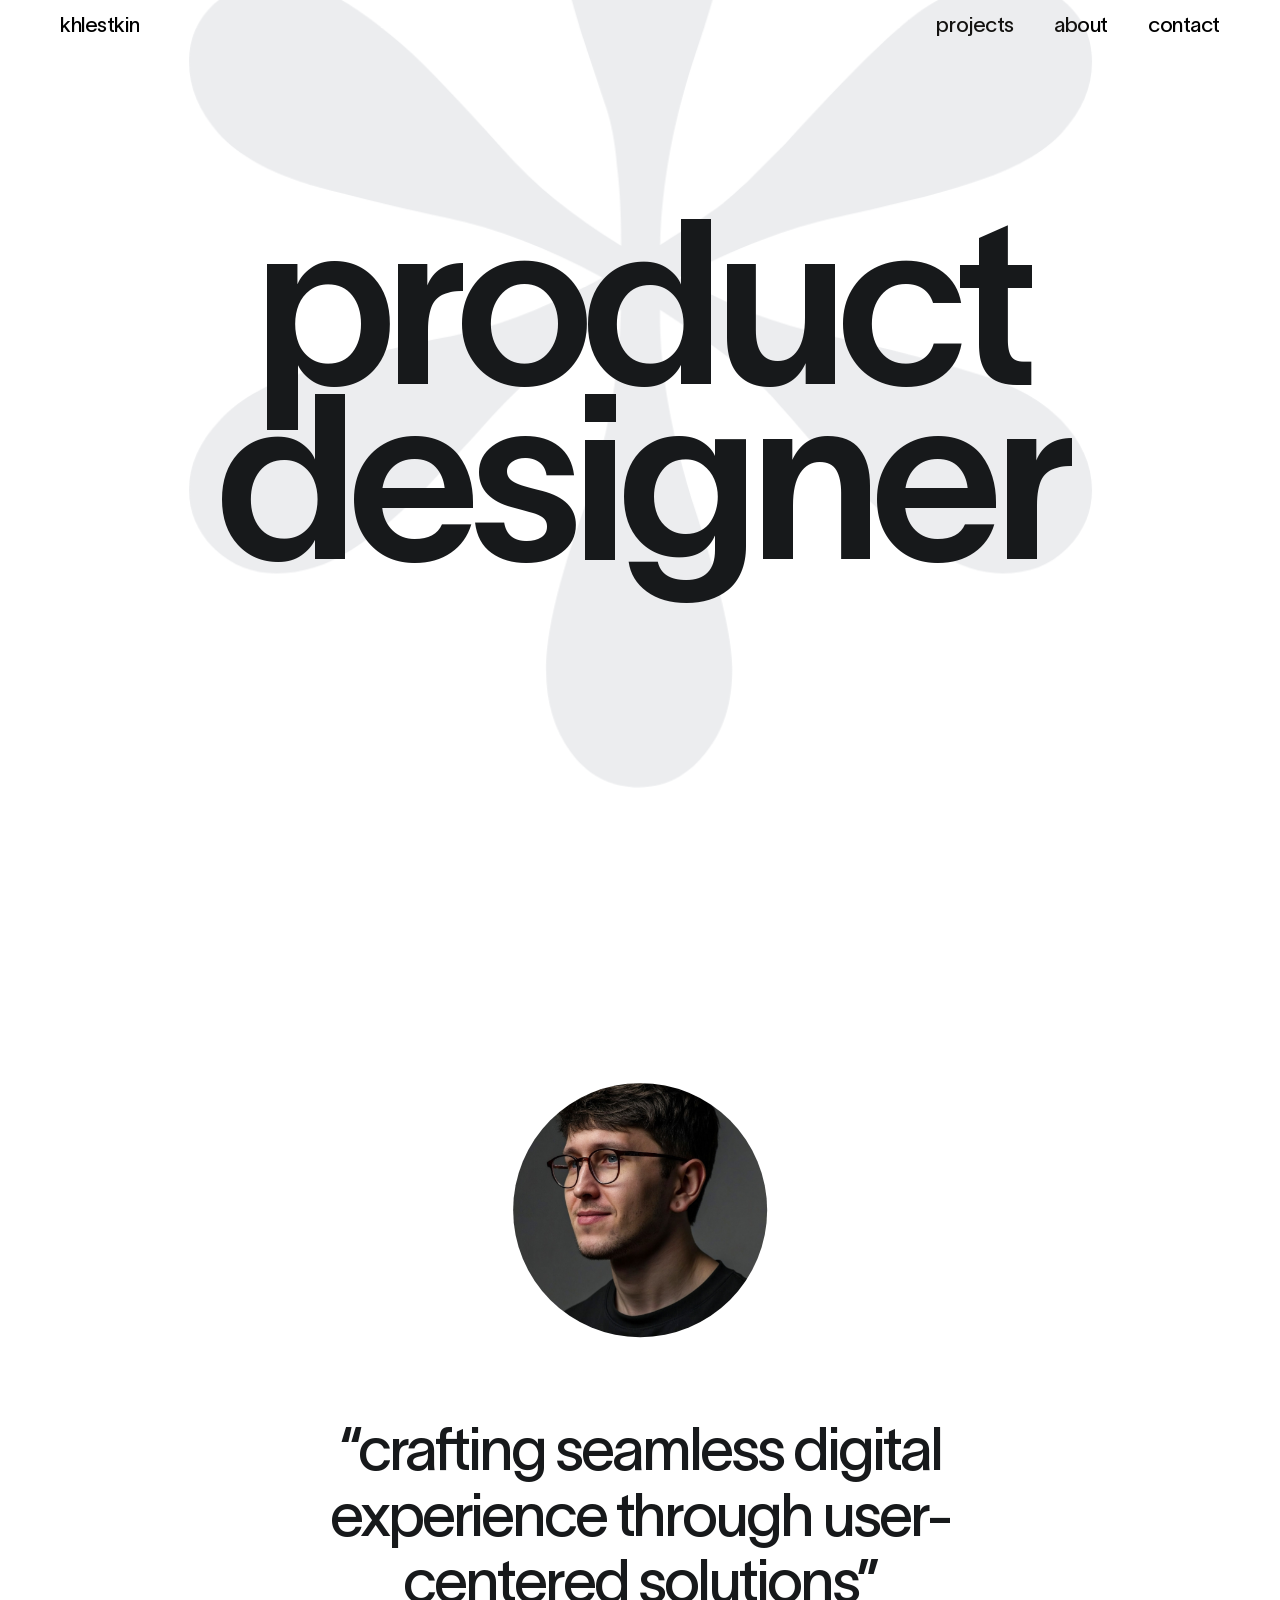
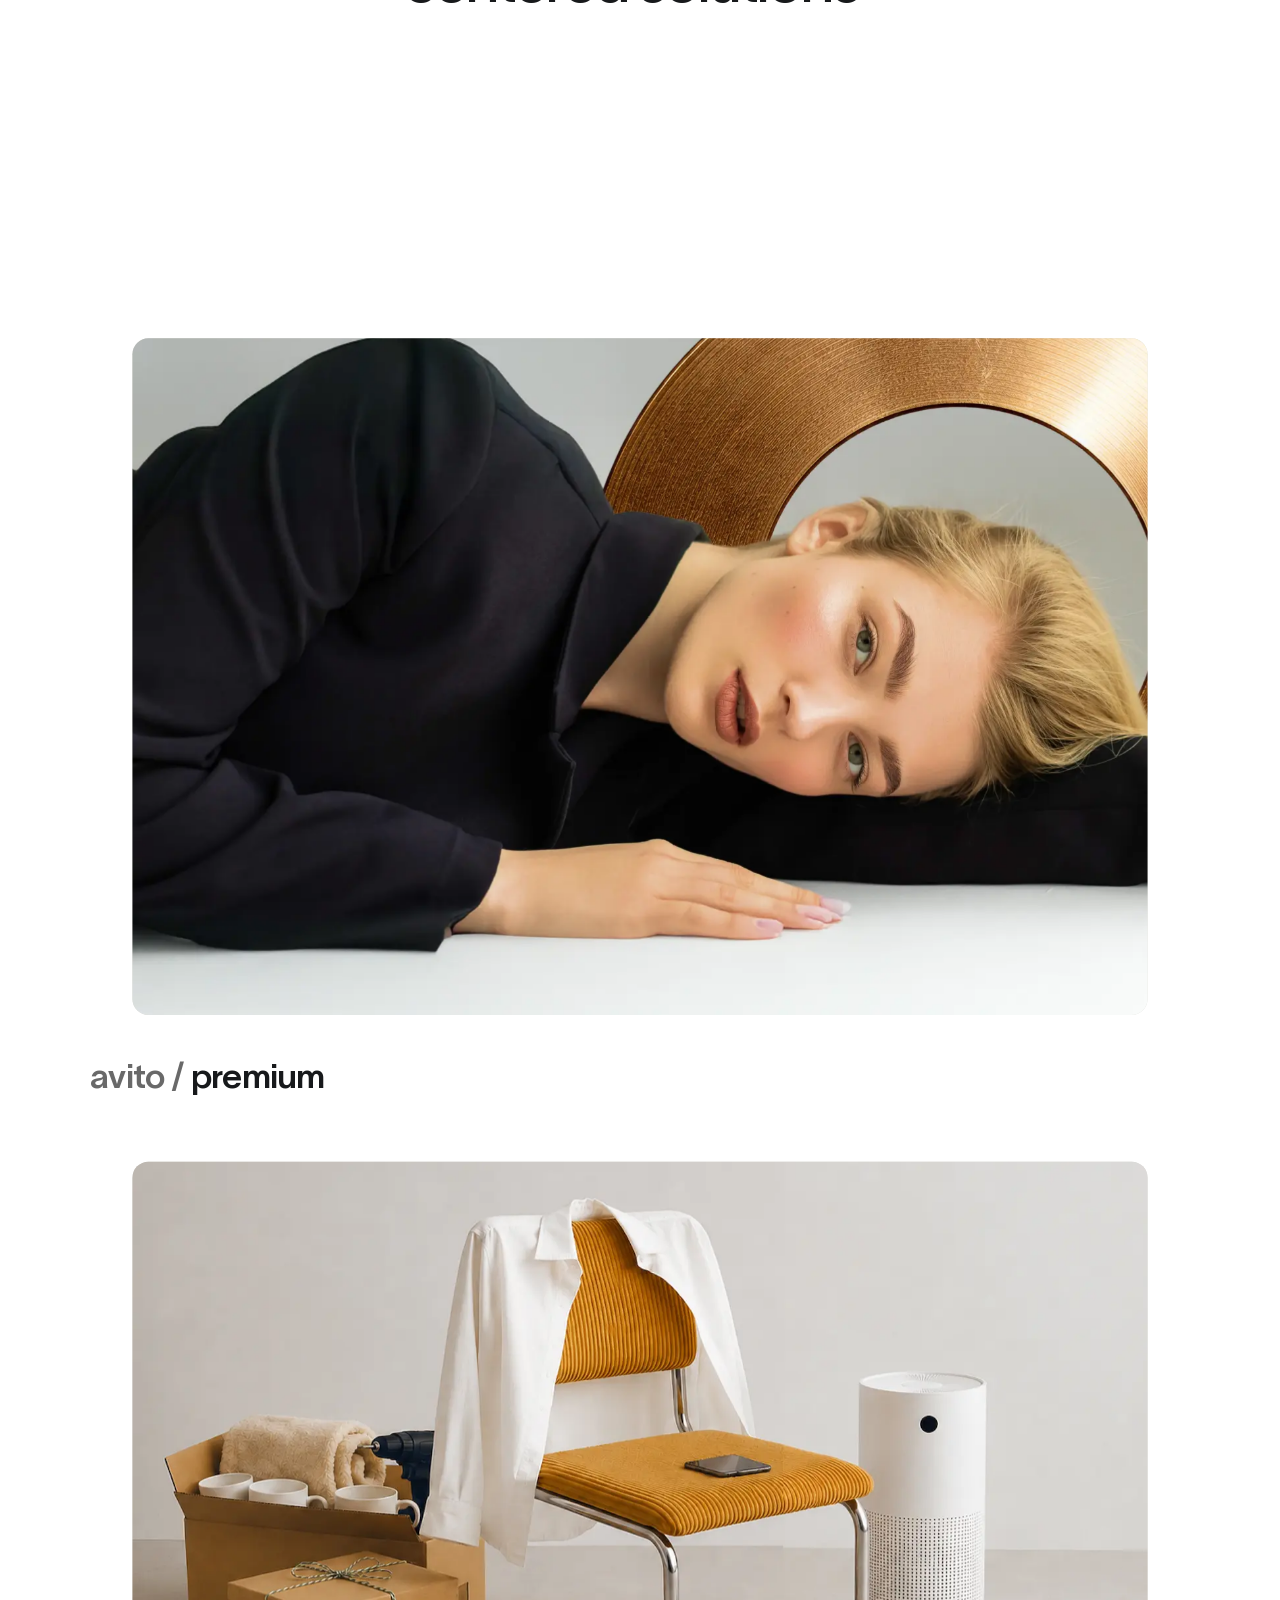
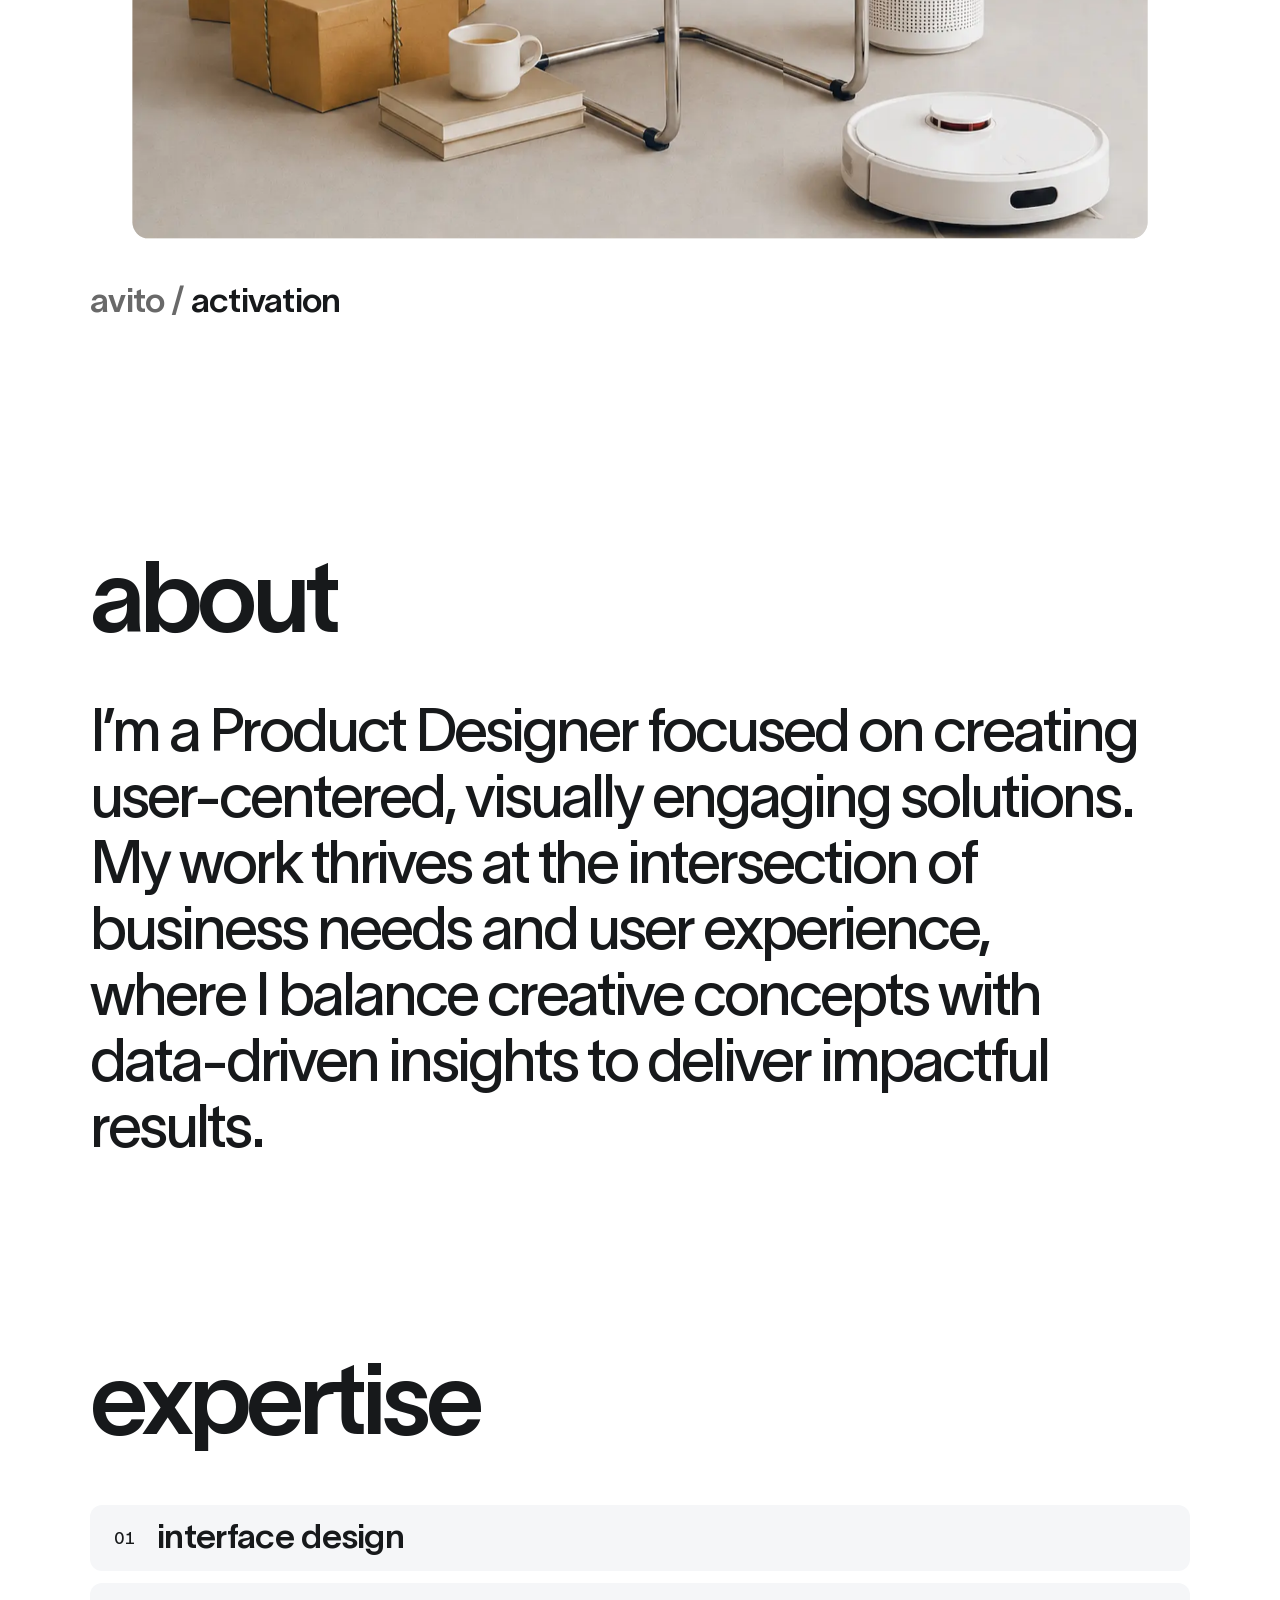
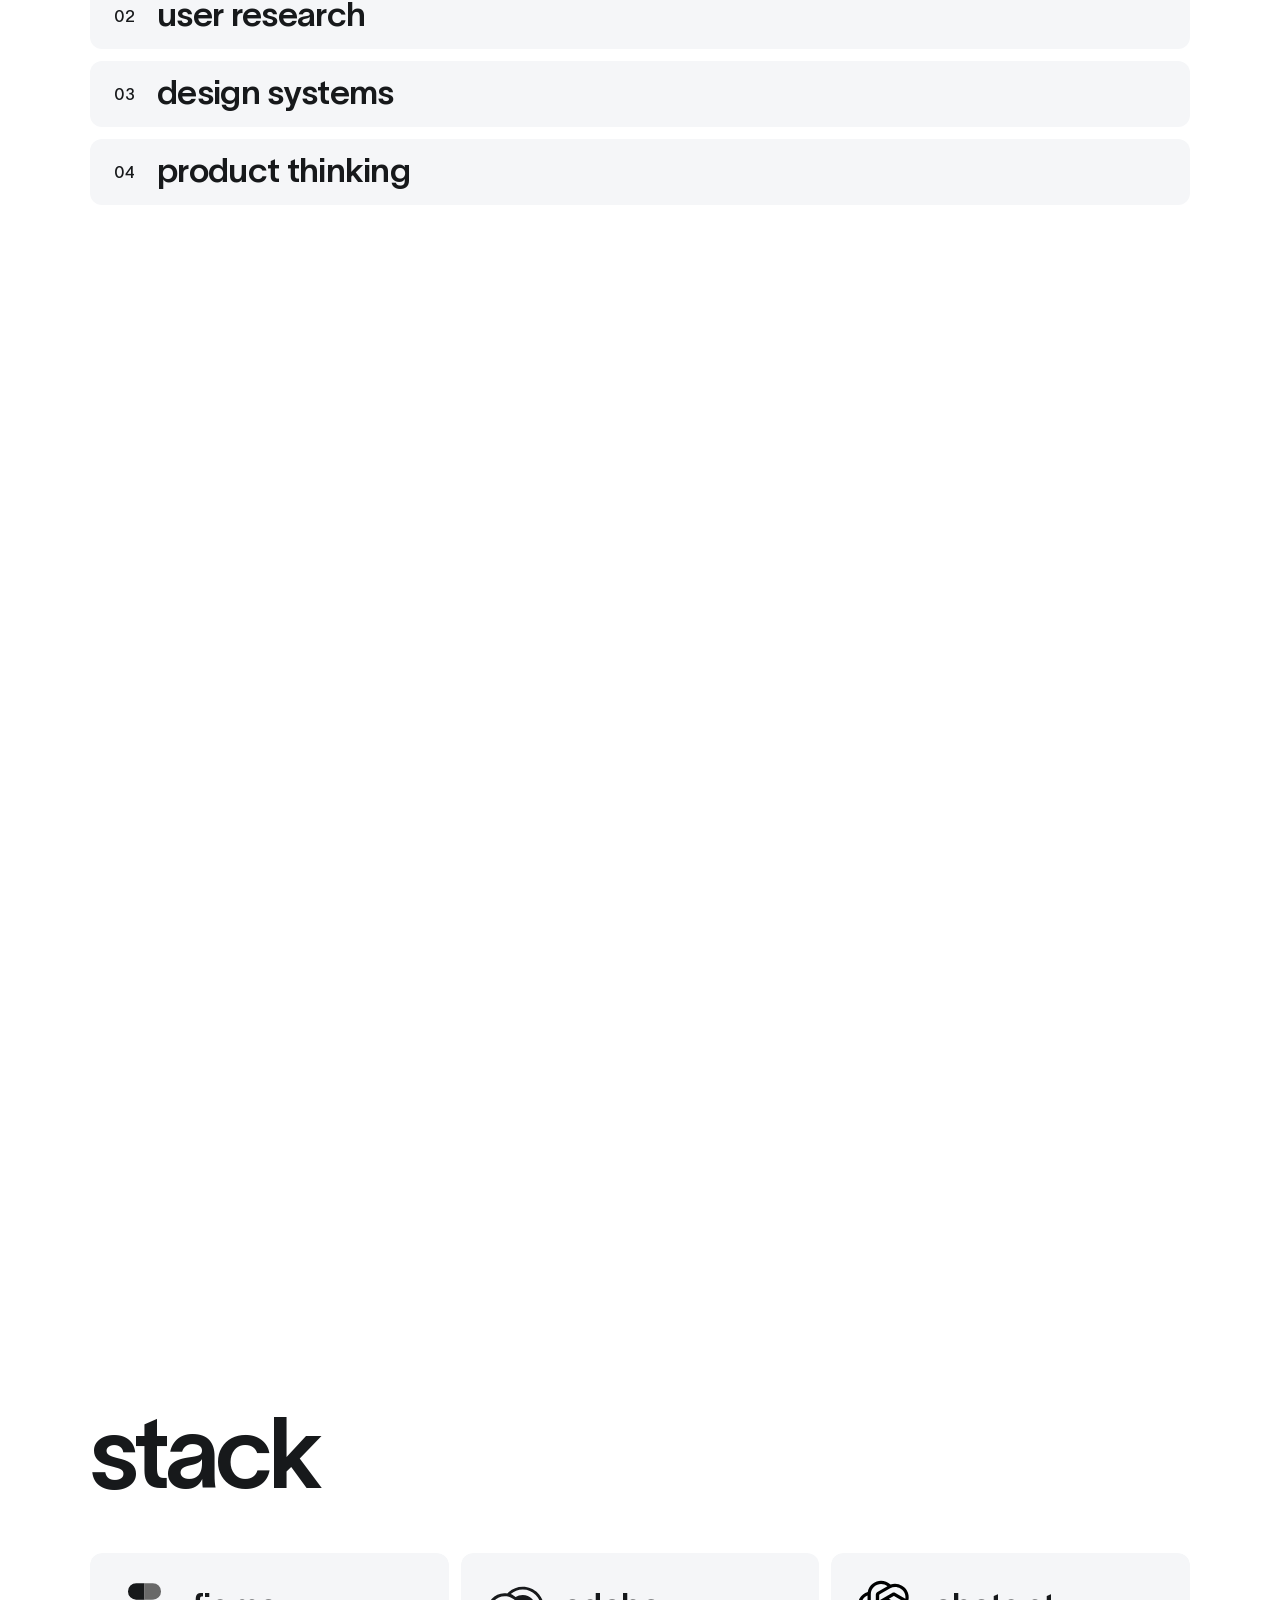
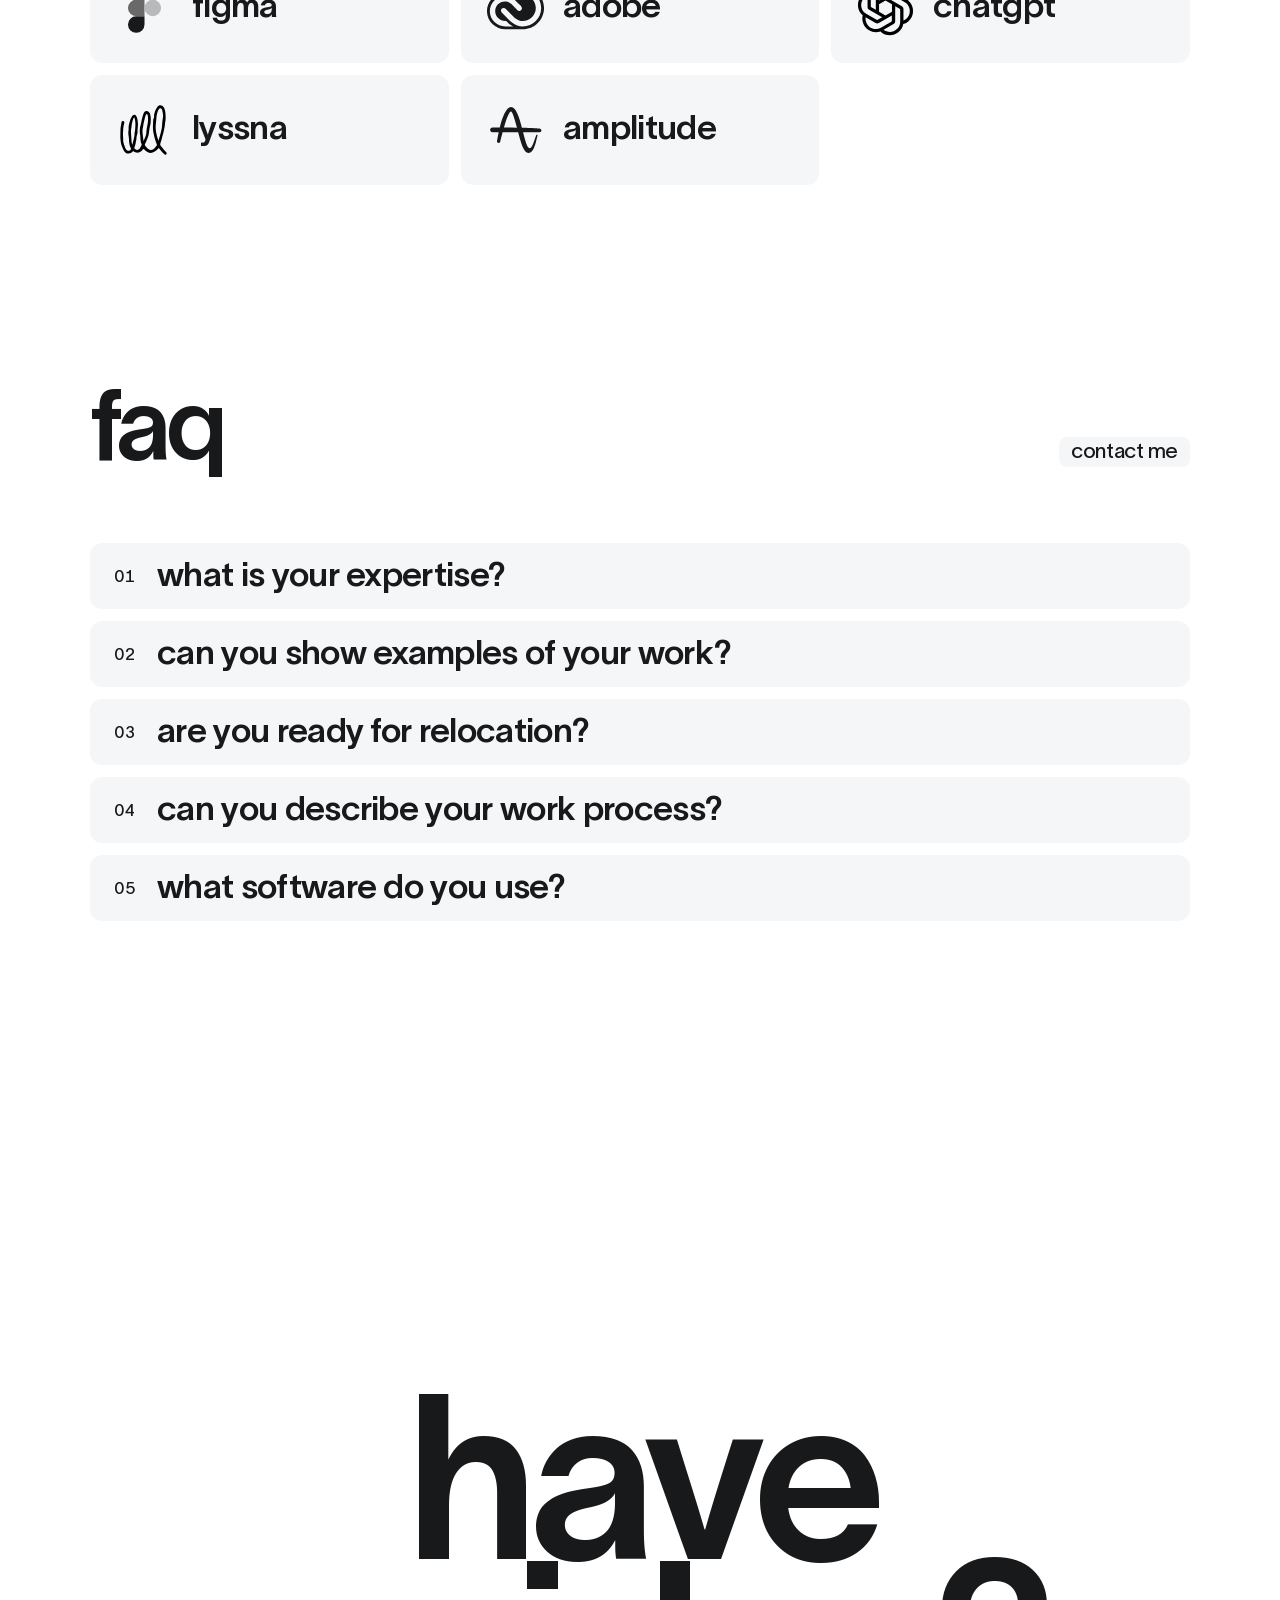
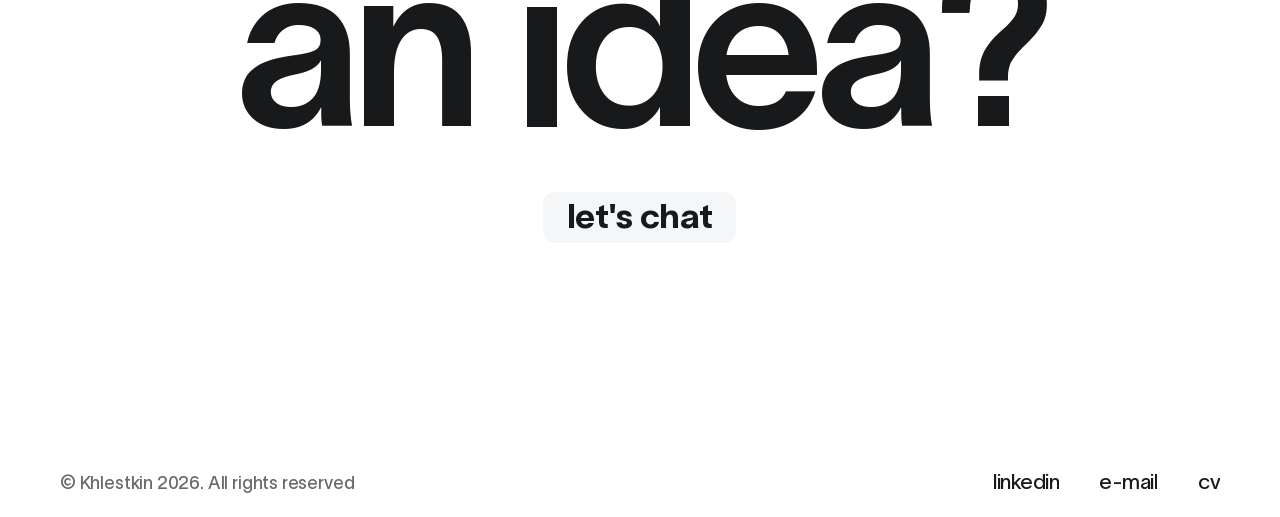
==== commit ffc8fa0c: "Publish site from 6e6a7e05bfa1bcc4af957bf2e3137002fcfea6e7" ====
--- a/index.html
+++ b/index.html
@@ -51,4 +51,4 @@
           }, 2000);
         }
       }
-    </script><title>Senior Product Designer</title><link rel="stylesheet" href="/_astro/ProjectCard.CXZL_YJ-.css"></head><body><div class="mobile-header-overscroll-bg" aria-hidden="true"></div><div class="site-header-mask"><header class="site-header"><a class="wordmark header-link" href="/#top"><span class="header-link-track"><span>khlestkin</span><span aria-hidden="true">khlestkin</span></span></a><nav aria-label="Main navigation"><a class="header-link" href="/#cases"><span class="header-link-track"><span>projects</span><span aria-hidden="true">projects</span></span></a><a class="header-link" href="/#about"><span class="header-link-track"><span>about</span><span aria-hidden="true">about</span></span></a><a class="header-link" href="/#contact"><span class="header-link-track"><span>contact</span><span aria-hidden="true">contact</span></span></a></nav><button class="mobile-menu-toggle" type="button" aria-expanded="false" aria-label="Open navigation menu">menu</button></header></div><script type="module">var e=document.querySelector(`.site-header`),t=document.querySelector(`.site-header-mask`),n=document.querySelector(`.mobile-menu-toggle`),r=Array.from(document.querySelectorAll(`.site-header nav a`)),i=window.scrollY,a=0,o=!1,s=!1,c=0,l=0,u=48,d=()=>{if(a=0,!e||!o||t?.classList.contains(`is-menu-open`))return;let n=window.scrollY,r=n-i;r<0?l+=Math.abs(r):r>0&&(l=0),n<=4||l>=u?e.classList.remove(`is-hidden`):r>2&&e.classList.add(`is-hidden`),i=n};window.addEventListener(`scroll`,()=>{a||=requestAnimationFrame(d)},{passive:!0});var f=r=>{if(!e||!t||!n)return;let a=t.classList.contains(`is-menu-open`);if(window.clearTimeout(c),!r&&(!a||window.innerWidth>=768)){t.classList.remove(`is-menu-open`,`is-menu-closing`),document.documentElement.classList.remove(`is-mobile-menu-open`),document.body.classList.remove(`is-mobile-menu-open`),n.textContent=`menu`,n.setAttribute(`aria-expanded`,`false`),n.setAttribute(`aria-label`,`Open navigation menu`);return}e.classList.remove(`is-hidden`),t.classList.remove(`is-menu-closing`),t.classList.toggle(`is-menu-open`,r),n.textContent=r?`close`:`menu`,n.setAttribute(`aria-expanded`,String(r)),n.setAttribute(`aria-label`,r?`Close navigation menu`:`Open navigation menu`),r?(document.documentElement.classList.add(`is-mobile-menu-open`),document.body.classList.add(`is-mobile-menu-open`)):(t.classList.add(`is-menu-closing`),c=window.setTimeout(()=>{t.classList.remove(`is-menu-closing`),document.documentElement.classList.remove(`is-mobile-menu-open`),document.body.classList.remove(`is-mobile-menu-open`)},450)),i=window.scrollY,l=0};n?.addEventListener(`click`,()=>{f(!t?.classList.contains(`is-menu-open`))}),r.forEach(e=>e.addEventListener(`click`,()=>f(!1))),document.addEventListener(`keydown`,e=>{e.key===`Escape`&&f(!1)}),window.addEventListener(`resize`,()=>{window.innerWidth>=768&&f(!1)},{passive:!0});var p=()=>{s||(s=!0,t?.classList.add(`is-ready`),window.setTimeout(()=>{i=window.scrollY,o=!0},500))};document.fonts.ready.then(()=>{let e=Array.from(document.querySelectorAll(`.hero-title-character`)).at(-1);if(!e||window.matchMedia(`(prefers-reduced-motion: reduce)`).matches){p();return}e.addEventListener(`animationstart`,()=>{window.setTimeout(p,200)},{once:!0}),window.setTimeout(p,1400)});</script><div class="page-content"><div class="hero-shape-track" aria-hidden="true"><div class="hero-shape-position"><div class="hero-shape-entrance"><div class="hero-shape-scale"><div class="hero-shape-spinner"></div></div></div></div></div><main><section id="top" class="hero" aria-labelledby="hero-title"><h1 id="hero-title" class="type-h0" aria-label="product designer"><span class="hero-title-line-mask" aria-hidden="true"><span class="hero-title-character" style="--character-index: 0">p</span><span class="hero-title-character" style="--character-index: 1">r</span><span class="hero-title-character" style="--character-index: 2">o</span><span class="hero-title-character" style="--character-index: 3">d</span><span class="hero-title-character" style="--character-index: 4">u</span><span class="hero-title-character" style="--character-index: 5">c</span><span class="hero-title-character" style="--character-index: 6">t</span></span><span class="hero-title-line-mask" aria-hidden="true"><span class="hero-title-character" style="--character-index: 7">d</span><span class="hero-title-character" style="--character-index: 8">e</span><span class="hero-title-character" style="--character-index: 9">s</span><span class="hero-title-character" style="--character-index: 10">i</span><span class="hero-title-character" style="--character-index: 11">g</span><span class="hero-title-character" style="--character-index: 12">n</span><span class="hero-title-character" style="--character-index: 13">e</span><span class="hero-title-character" style="--character-index: 14">r</span></span></h1></section><section class="statement section-shell"><div class="portrait-stage"><div class="portrait-container"><img class="portrait" src="/images/home/portrait.jpg" alt="Ilya Khlestkin"></div></div><h2 class="statement-copy line-reveal-copy type-t0">“crafting seamless digital experience through user-centered solutions”</h2></section><section id="cases" class="cases section-shell"><div class="project-grid"><div class="project-row-trigger"><div class="project-row-mask"><div class="project-row"><div class="project-card-mask"><a class="project-card" href="/projects/avito-premium" aria-label="premium — avito" data-cursor="arrow"><div class="project-card__image"><img src="/images/home/premium.webp" alt="" loading="lazy"></div><h3 class="type-h3"><span>avito / </span>premium</h3></a></div><div class="project-card-mask"><a class="project-card" href="/projects/sellers-activation" aria-label="activation — avito" data-cursor="arrow"><div class="project-card__image"><img src="/images/home/activation.webp" alt="" loading="lazy"></div><h3 class="type-h3"><span>avito / </span>activation</h3></a></div></div></div></div></div></section><section id="about" class="about section-shell"><h2 class="section-title type-h1"><span class="about-title-text">about</span></h2><p class="about-copy line-reveal-copy type-t0">I’m a Product Designer focused on creating user-centered, visually engaging solutions. My work thrives at the intersection of business needs and user experience, where I balance creative concepts with data-driven insights to deliver impactful results.</p></section><section class="expertise section-shell"><h2 class="section-title type-h1"><span class="expertise-title-text">expertise</span></h2><div class="numbered-list expertise-list"><div class="expertise-item-mask" style="--expertise-reveal-delay: 160ms"><article class="expertise-item" data-cursor="interface"><button class="expertise-trigger" type="button" aria-expanded="false" aria-controls="expertise-content-0"><span>01</span><span class="expertise-title type-h3">interface design</span></button><div id="expertise-content-0" class="expertise-content" aria-hidden="true"><div class="expertise-content-inner"><p class="type-t1">Creating intuitive and visually appealing interfaces tailored to enhance user interaction and engagement.</p></div></div></article></div><div class="expertise-item-mask" style="--expertise-reveal-delay: 250ms"><article class="expertise-item" data-cursor="research"><button class="expertise-trigger" type="button" aria-expanded="false" aria-controls="expertise-content-1"><span>02</span><span class="expertise-title type-h3">user research</span></button><div id="expertise-content-1" class="expertise-content" aria-hidden="true"><div class="expertise-content-inner"><p class="type-t1">Conducting user research to understand audience needs, translating findings into actionable prototypes and flows.</p></div></div></article></div><div class="expertise-item-mask" style="--expertise-reveal-delay: 340ms"><article class="expertise-item" data-cursor="component"><button class="expertise-trigger" type="button" aria-expanded="false" aria-controls="expertise-content-2"><span>03</span><span class="expertise-title type-h3">design systems</span></button><div id="expertise-content-2" class="expertise-content" aria-hidden="true"><div class="expertise-content-inner"><p class="type-t1">Creating and refining design systems with a focus on reusable components. This ensures the product in production closely matches the design while reducing time and effort.</p></div></div></article></div><div class="expertise-item-mask" style="--expertise-reveal-delay: 430ms"><article class="expertise-item" data-cursor="concept"><button class="expertise-trigger" type="button" aria-expanded="false" aria-controls="expertise-content-3"><span>04</span><span class="expertise-title type-h3">product thinking</span></button><div id="expertise-content-3" class="expertise-content" aria-hidden="true"><div class="expertise-content-inner"><p class="type-t1">From initial ideation to polished concepts, I bring creative ideas to life. This involves brainstorming, wireframing, and collaborating with cross-functional teams.</p></div></div></article></div></div></section><section id="career" class="career section-shell"><div class="section-heading-row"><h2 class="section-title type-h1"><span class="career-title-text">career</span></h2><a class="action-link career-cv career-cv--header" href="/CV.pdf" target="_blank" rel="noreferrer" aria-label="download cv" data-cursor="arrow"><span class="action-link-fill" aria-hidden="true"></span><span class="action-link-labels" aria-hidden="true"><span class="action-link-label">download cv</span><span class="action-link-label action-link-label--hover">download cv</span></span></a></div><div class="career-list"><article><div class="career-brand-mask"><div class="career-brand type-t1" style="--career-brand-delay: 160ms"><img src="/images/home/career-avito.svg" alt=""><span>avito</span></div></div><div class="career-position"><h3 class="career-copy type-h2">senior</h3><h3 class="career-copy type-h2">product designer</h3></div><p class="career-copy type-t1">Avito is the world&#39;s largest classifieds service. The company has 60M+ users per month. My responsibility is to create convenient scenario of buying and selling items, selecting the most relevant, sizing and checking them for originality.</p></article><article><div class="career-brand-mask"><div class="career-brand type-t1" style="--career-brand-delay: 700ms"><img src="/images/home/career-alfa.svg" alt=""><span>alfa-bank</span></div></div><div class="career-position"><h3 class="career-copy type-h2">middle</h3><h3 class="career-copy type-h2">product designer</h3></div><p class="career-copy type-t1">Alfa-Bank is the largest of the private banks in Russia, within 26.5M customers. I was focused on B2B mobile banking app, including e-signature and the service plans functionality.</p></article></div><a class="action-link career-cv career-cv--mobile" href="/CV.pdf" target="_blank" rel="noreferrer" aria-label="download cv" data-cursor="arrow"><span class="action-link-fill" aria-hidden="true"></span><span class="action-link-labels" aria-hidden="true"><span class="action-link-label">download cv</span><span class="action-link-label action-link-label--hover">download cv</span></span></a></section><section class="stack section-shell"><h2 class="section-title type-h1"><span class="stack-title-text">stack</span></h2><div class="stack-grid"><div class="stack-item-mask" style="--stack-reveal-delay: 160ms"><article><svg class="tool-icon" viewBox="0 0 63 62" aria-hidden="true"><path d="M22.6 56.2A8.4 8.4 0 0 0 31 47.8v-8.4h-8.4a8.4 8.4 0 1 0 0 16.8Z" fill="var(--ink)"></path><path d="M14.2 31a8.4 8.4 0 0 1 8.4-8.4H31v16.8h-8.4a8.4 8.4 0 0 1-8.4-8.4Z" fill="var(--muted)"></path><path d="M14.2 14.2a8.4 8.4 0 0 1 8.4-8.4H31v16.8h-8.4a8.4 8.4 0 0 1-8.4-8.4Z" fill="var(--ink)"></path><path d="M31 5.8h8.4a8.4 8.4 0 1 1 0 16.8H31Z" fill="var(--muted)"></path><circle cx="39.4" cy="31" r="8.4" fill="var(--line)"></circle></svg><div class="stack-copy"><h3 class="type-h3">figma</h3><p class="type-t1">product design</p></div></article></div><div class="stack-item-mask" style="--stack-reveal-delay: 250ms"><article><svg class="tool-icon" viewBox="0 0 63 62" aria-hidden="true"><path d="M38.3456 9.34558C50.304 9.34619 59.9999 19.0412 60 31C60 42.9589 50.3053 52.6538 38.3468 52.6544C31.5872 52.6541 27.5164 52.6544 20.657 52.6544C10.9556 52.654 2.27629 44.9495 2.0071 34.8711L2 34.3893C2.00011 24.6486 9.52011 16.3009 19.5572 16.0424L20.0367 16.0353C20.8232 16.0353 21.6652 16.056 22.557 16.1514L24.2049 14.7095C27.9888 11.3971 32.8631 9.34583 38.3456 9.34558ZM20.0378 18.9452C11.4684 18.9452 4.91112 25.9989 4.91101 34.3893C4.91129 42.9765 12.2869 49.7443 20.6582 49.7446H28.572C28.572 49.7446 26.6203 48.7684 24.6701 47.1887C22.481 45.4154 21.6951 44.3029 21.6857 44.2895H20.6582C15.0814 44.2893 10.3663 39.7501 10.366 34.3893C10.3662 28.831 14.6586 24.4002 20.0378 24.4002C21.2941 24.4002 22.0796 24.4705 22.8293 24.6879C23.5734 24.9037 24.4545 25.3171 25.7675 26.2316C26.9565 27.0598 29.0823 29.1703 31.0793 31.2936C31.5192 31.7613 32.1381 32.4397 32.7319 33.0953C33.7418 34.2101 35.4648 34.3152 36.6042 33.3333C37.748 32.3472 37.8487 30.6207 36.835 29.5013C36.1807 28.7787 35.4961 28.0282 35.0522 27.5563C33.1403 25.5235 30.6249 22.9677 28.8845 21.7555C27.2686 20.6301 25.8456 19.8825 24.3481 19.4483C22.8561 19.0157 21.4612 18.9452 20.0378 18.9452ZM38.3456 12.2554C33.6175 12.2555 29.4139 14.0175 26.1215 16.8995C26.1395 16.9045 27.0046 17.1441 28.5507 18.0336C30.101 18.9256 31.1353 19.8388 31.1515 19.8532C33.197 18.5631 35.7496 17.7105 38.3456 17.7104C45.6849 17.7107 51.635 23.6606 51.6351 31C51.6351 38.3394 45.685 44.2893 38.3456 44.2895C35.8078 44.2895 33.4468 43.5359 30.7171 41.4661C29.3537 40.4322 26.5579 37.6418 23.9444 34.9208C22.9341 33.8689 21.9383 32.8032 20.9375 31.7422C19.9222 30.6658 18.2338 30.6117 17.1422 31.6108C16.0107 32.647 15.9571 34.4128 17.0096 35.5293C18.0078 36.588 19.0026 37.65 20.0106 38.6995C22.5252 41.3176 25.6428 44.4632 27.4213 45.8119C30.9749 48.5065 34.4703 49.7445 38.3456 49.7446C48.6977 49.7443 57.0902 41.3522 57.0902 31C57.0901 20.6479 48.6976 12.2557 38.3456 12.2554Z" fill="var(--ink)"></path></svg><div class="stack-copy"><h3 class="type-h3">adobe</h3><p class="type-t1">graphics, animation</p></div></article></div><div class="stack-item-mask" style="--stack-reveal-delay: 340ms"><article><svg class="tool-icon tool-icon--theme-invert" viewBox="0 0 63 62" aria-hidden="true"><image href="/images/home/chatgpt.svg" width="62" height="62"></image></svg><div class="stack-copy"><h3 class="type-h3">chatgpt</h3><p class="type-t1">research, vibecoding</p></div></article></div><div class="stack-item-mask" style="--stack-reveal-delay: 430ms"><article><svg class="tool-icon tool-icon--theme-invert" viewBox="0 0 63 62" aria-hidden="true"><image href="/images/home/lyssna.svg" width="62" height="62"></image></svg><div class="stack-copy"><h3 class="type-h3">lyssna</h3><p class="type-t1">ux research</p></div></article></div><div class="stack-item-mask" style="--stack-reveal-delay: 520ms"><article><svg class="tool-icon" viewBox="0 0 63 62" aria-hidden="true"><path d="M44.2 54.3c-5 0-7.8-10.6-10.5-21H17.9c-1.1 4.1-2 7.6-2.5 9.8-.6 1.7-3.5 1.3-3.2-.9.5-3 1.1-6 1.7-8.9H7.6c-3.1 0-3.1-4.9 0-4.9h7.4c2.5-9.9 6.4-20.7 11.5-20.7 5 0 8.3 10.5 11 21 10.8.3 17 .7 17.7.8 2.8.3 2.8 3.8.3 3.8H38.7c2.2 8.7 4.2 16.2 6.7 16.2 2.1 0 3.8-5.4 4.9-8.4 1-2.9 1.6-4.4 1.7-4.8.3-.7 1.6-.4 1.4.4-.2.7-.7 3-1.7 6.7-1.7 6.5-4 10.9-7.5 10.9ZM32.5 28.6c-2.3-8.7-4.8-16.3-6-16.3-2 0-4.9 8.1-7.2 16.1 4.8 0 9.2.1 13.2.2Z" fill="var(--ink)"></path></svg><div class="stack-copy"><h3 class="type-h3">amplitude</h3><p class="type-t1">analytics</p></div></article></div></div></section><section class="faq section-shell"><div class="section-heading-row"><h2 class="section-title type-h1"><span class="faq-title-text">faq</span></h2><a class="action-link faq-contact faq-contact--header" href="https://t.me/ikhlestkin" target="_blank" rel="noreferrer" aria-label="contact me" data-cursor="arrow"><span class="action-link-fill" aria-hidden="true"></span><span class="action-link-labels" aria-hidden="true"><span class="action-link-label">contact me</span><span class="action-link-label action-link-label--hover">contact me</span></span></a></div><div class="faq-list-reserve"><div class="numbered-list faq-list"><div class="faq-item-mask expertise-item-mask" style="--expertise-reveal-delay: 160ms"><article class="faq-item expertise-item"><button class="expertise-trigger" type="button" aria-expanded="false" aria-controls="faq-content-0"><span>01</span><span class="expertise-title type-h3">what is your expertise?</span></button><div id="faq-content-0" class="expertise-content" aria-hidden="true"><div class="faq-content-inner"><p class="type-t1">I create a product from scratch and bring it to production, using research, UI/UX, illustrations, animations and more. My aim is to see the result in production and determine its value using metrics and feedback.</p></div></div></article></div><div class="faq-item-mask expertise-item-mask" style="--expertise-reveal-delay: 250ms"><article class="faq-item expertise-item"><button class="expertise-trigger" type="button" aria-expanded="false" aria-controls="faq-content-1"><span>02</span><span class="expertise-title type-h3">can you show examples of your work?</span></button><div id="faq-content-1" class="expertise-content" aria-hidden="true"><div class="faq-content-inner"><p class="type-t1">You can find the selected projects on this website. Each case shows both visual craft and the product approach behind the final solution.</p></div></div></article></div><div class="faq-item-mask expertise-item-mask" style="--expertise-reveal-delay: 340ms"><article class="faq-item expertise-item"><button class="expertise-trigger" type="button" aria-expanded="false" aria-controls="faq-content-2"><span>03</span><span class="expertise-title type-h3">are you ready for relocation?</span></button><div id="faq-content-2" class="expertise-content" aria-hidden="true"><div class="faq-content-inner"><p class="type-t1">Of course. I will need support with a work permit and relocation to the destination country.</p></div></div></article></div><div class="faq-item-mask expertise-item-mask" style="--expertise-reveal-delay: 430ms"><article class="faq-item expertise-item"><button class="expertise-trigger" type="button" aria-expanded="false" aria-controls="faq-content-3"><span>04</span><span class="expertise-title type-h3">can you describe your work process?</span></button><div id="faq-content-3" class="expertise-content" aria-hidden="true"><div class="faq-content-inner"><p class="type-t1">My process involves understanding the problem, research, ideation, prototyping, validation, refinement, delivery, and evaluating the result after launch.</p></div></div></article></div><div class="faq-item-mask expertise-item-mask" style="--expertise-reveal-delay: 520ms"><article class="faq-item expertise-item"><button class="expertise-trigger" type="button" aria-expanded="false" aria-controls="faq-content-4"><span>05</span><span class="expertise-title type-h3">what software do you use?</span></button><div id="faq-content-4" class="expertise-content" aria-hidden="true"><div class="faq-content-inner"><p class="type-t1">I use a standard set of programs for my work, such as Figma, Adobe CC, and ChatGPT. Sometimes I use Lyssna when conducting UX research, and Amplitude for basic analytics.</p></div></div></article></div></div><a class="action-link faq-contact faq-contact--mobile" href="https://t.me/ikhlestkin" target="_blank" rel="noreferrer" aria-label="contact me" data-cursor="arrow"><span class="action-link-fill" aria-hidden="true"></span><span class="action-link-labels" aria-hidden="true"><span class="action-link-label">contact me</span><span class="action-link-label action-link-label--hover">contact me</span></span></a></div></section></main><footer id="contact" class="footer"><div class="footer-cta"><div class="footer-heading" aria-label="have an idea?"><p class="footer-title-line-mask type-h0" aria-hidden="true"><span class="footer-title-character" style="--character-index: 0">h</span><span class="footer-title-character" style="--character-index: 1">a</span><span class="footer-title-character" style="--character-index: 2">v</span><span class="footer-title-character" style="--character-index: 3">e</span></p><p class="footer-title-line-mask type-h0" aria-hidden="true"><span class="footer-title-character" style="--character-index: 4">a</span><span class="footer-title-character" style="--character-index: 5">n</span><span class="footer-title-character" style="--character-index: 6"> </span><span class="footer-title-character" style="--character-index: 6">i</span><span class="footer-title-character" style="--character-index: 7">d</span><span class="footer-title-character" style="--character-index: 8">e</span><span class="footer-title-character" style="--character-index: 9">a</span><span class="footer-title-character" style="--character-index: 10">?</span></p></div><a class="action-link action-link--large round-link" href="https://t.me/ikhlestkin" target="_blank" rel="noreferrer" aria-label="let's chat" data-cursor="arrow"><span class="action-link-fill" aria-hidden="true"></span><span class="action-link-labels" aria-hidden="true"><span class="action-link-label">let&#39;s chat</span><span class="action-link-label action-link-label--hover">let&#39;s chat</span></span></a></div><div class="footer-links"><div><a class="type-t1" href="https://www.linkedin.com/in/khlestkin/" target="_blank" rel="noreferrer"><span class="footer-meta-mask"><span class="footer-meta-text footer-meta-text--link" style="--footer-meta-index: 0"><span class="footer-link-swap"><span class="footer-link-face"><img class="footer-link-icon" src="/images/home/link.svg" alt="" aria-hidden="true">linkedin</span><span class="footer-link-face footer-link-face--hover" aria-hidden="true"><img class="footer-link-icon" src="/images/home/link.svg" alt="">linkedin</span></span></span></span></a><a class="type-t1" href="mailto:i.khlestkin@yandex.ru"><span class="footer-meta-mask"><span class="footer-meta-text footer-meta-text--link" style="--footer-meta-index: 1"><span class="footer-link-swap"><span class="footer-link-face"><img class="footer-link-icon" src="/images/home/link.svg" alt="" aria-hidden="true">e-mail</span><span class="footer-link-face footer-link-face--hover" aria-hidden="true"><img class="footer-link-icon" src="/images/home/link.svg" alt="">e-mail</span></span></span></span></a><a class="type-t1" href="/CV.pdf" target="_blank" rel="noreferrer"><span class="footer-meta-mask"><span class="footer-meta-text footer-meta-text--link" style="--footer-meta-index: 2"><span class="footer-link-swap"><span class="footer-link-face"><img class="footer-link-icon" src="/images/home/link.svg" alt="" aria-hidden="true">cv</span><span class="footer-link-face footer-link-face--hover" aria-hidden="true"><img class="footer-link-icon" src="/images/home/link.svg" alt="">cv</span></span></span></span></a></div><span class="footer-meta-mask type-t2"><span class="footer-meta-text footer-meta-text--copyright" style="--footer-meta-index: 3">© Khlestkin 2026. All rights reserved</span></span></div></footer><script type="module">var e=document.querySelector(`.footer`),t=e?.querySelector(`.footer-heading`),n=e?.querySelector(`.footer-links`),r=window.matchMedia(`(prefers-reduced-motion: reduce)`);if(e&&t&&n){let n=()=>{t.classList.add(`is-ready`),window.setTimeout(()=>e.classList.add(`is-meta-ready`),r.matches?0:300)};if(r.matches)n();else{let e=new IntersectionObserver(([t])=>{t.isIntersecting&&(e.disconnect(),n())},{rootMargin:`0px 0px -10% 0px`});e.observe(t)}}</script></div><div class="expertise-cursor" aria-hidden="true"><svg class="expertise-cursor-icon expertise-cursor-arrow" viewBox="0 0 33 33"><path fill-rule="evenodd" clip-rule="evenodd" d="M28.5352 0.0859375H32.4238V5.58594V30.0859H26.9238V9.47461L4.14062 32.2598L0.25 28.3711L23.0352 5.58594H2.42383V0.0859375H28.5352Z"></path></svg><svg class="expertise-cursor-icon expertise-cursor-disabled" viewBox="0 0 53 53"><rect x="22.5" width="8" height="53" transform="rotate(45 26.5 26.5)"></rect><rect x="22.5" width="8" height="53" transform="rotate(-45 26.5 26.5)"></rect></svg><svg class="expertise-cursor-icon expertise-cursor-interface" viewBox="0 0 43 43"><path fill-rule="evenodd" clip-rule="evenodd" d="M24.4206 0.171875H18.0039V13.4255L8.63297 4.05453L4.0957 8.5918L13.4668 17.9629H0.212891V24.3796H13.4681L4.09448 33.7532L8.63175 38.2904L18.0039 28.9183V42.1719H24.4206V28.9167L33.7942 38.2903L38.3315 33.753L28.958 24.3796H42.2129V17.9629H28.9593L38.3302 8.59196L33.793 4.05469L24.4206 13.4271V0.171875Z"></path></svg><svg class="expertise-cursor-icon expertise-cursor-research" viewBox="0 0 39 43"><path fill-rule="evenodd" clip-rule="evenodd" d="M17.0176 0.474609C13.7163 7.85823 7.94077 13.9231 0.570312 17.212L1.58906 21.995H16.5176C13.0367 27.4786 6.50116 31.9228 0.570353 34.5691L1.58906 39.3522H37.5891L38.6065 34.5686C32.6631 31.9207 25.9949 27.4837 22.5176 21.995H37.5891L38.6065 17.2114C31.2232 13.9219 25.3188 7.87162 22.0176 0.476015L17.0176 0.474609Z"></path></svg><svg class="expertise-cursor-icon expertise-cursor-component" viewBox="0 0 50 49"><path fill-rule="evenodd" clip-rule="evenodd" d="M14.8734 38.0875L25 48.2141L35.1266 38.0875L25 27.9609L14.8734 38.0875ZM28.7884 24.1725L38.915 34.2991L49.0416 24.1725L38.915 14.0459L28.7884 24.1725ZM35.1266 10.2575L25 20.3841L14.8734 10.2575L25 0.130859L35.1266 10.2575ZM21.2116 24.1725L11.085 34.2991L0.95837 24.1725L11.085 14.0459L21.2116 24.1725Z"></path></svg><svg class="expertise-cursor-icon expertise-cursor-concept" viewBox="-3 -3 46 46"><path fill-rule="evenodd" clip-rule="evenodd" d="M17.8225 0.570312C15.8668 8.9328 9.15378 15.6457 0.791016 17.6017V22.7408C9.15378 24.6968 15.8668 31.4096 17.8225 39.7721H22.9616C24.9172 31.4096 31.6303 24.6968 39.993 22.7408V17.6017C31.6303 15.6457 24.9172 8.9328 22.9616 0.570312H17.8225Z"></path></svg></div><a class="action-link back-to-top" href="#top" aria-label="back to top"><span class="action-link-fill" aria-hidden="true"></span><span class="action-link-labels" aria-hidden="true"><span class="action-link-label">back to top</span><span class="action-link-label action-link-label--hover">back to top</span></span></a><div class="site-cursor" aria-hidden="true"></div><script type="module">var e=document.querySelector(`.site-cursor`),t=document.querySelector(`.expertise-cursor`),n=window.matchMedia(`(min-width: 768px) and (hover: hover) and (pointer: fine)`),r=-1,i=-1,a=0,o=`regular`,s=`regular`,c=!1,l=0,u=!1,d=0,f=null,p=window.matchMedia(`(prefers-reduced-motion: reduce)`),m=t=>{if(!e||t===u)return;u=t,d+=1;let n=d,r=getComputedStyle(e).transform,i=r===`none`?1:new DOMMatrixReadOnly(r).a;if(f?.cancel(),e.classList.add(`is-pan-morphing`),p.matches){e.classList.toggle(`is-native-pan`,t),e.classList.remove(`is-pan-morphing`);return}let a=e.classList.contains(`is-native-pan`),o=t?1:.16;if(a===t){f=e.animate([{transform:`translate(-50%, -50%) scale(${i})`},{transform:`translate(-50%, -50%) scale(${o})`}],{duration:140,easing:`cubic-bezier(0, 0, 0.2, 1)`}),f.addEventListener(`finish`,()=>{n===d&&(f=null,e.classList.remove(`is-pan-morphing`))},{once:!0});return}f=e.animate([{transform:`translate(-50%, -50%) scale(${i})`},{transform:`translate(-50%, -50%) scale(0)`}],{duration:90,easing:`cubic-bezier(0.4, 0, 1, 1)`}),f.addEventListener(`finish`,()=>{n===d&&e&&(e.classList.toggle(`is-native-pan`,t),f=e.animate([{transform:`translate(-50%, -50%) scale(0)`},{transform:`translate(-50%, -50%) scale(${o})`}],{duration:140,easing:`cubic-bezier(0, 0, 0.2, 1)`}),f.addEventListener(`finish`,()=>{n===d&&(f=null,e.classList.remove(`is-pan-morphing`))},{once:!0}))},{once:!0})},h=(n,r,i=!1)=>{if(e?.classList.toggle(`is-expertise`,n),e?.classList.toggle(`is-stack`,i),t){if(!n){t.classList.remove(`is-visible`);return}r&&(t.dataset.variant=r,t.classList.add(`is-visible`))}},g=()=>{if(!e||r<0||i<0)return;let l=document.elementFromPoint(r,i),u=l?.closest(`.expertise-item[data-cursor], .project-card[data-cursor], .action-link[data-cursor]`),d=l?.closest(`.expertise-list, .project-grid`),f=u?.dataset.cursor,p=d?t?.dataset.variant:void 0,g=f??p,_=n.matches&&!!(g&&(u||d)),v=n.matches&&!!l?.closest(`.site-header a, .stack-grid article, .footer-links a, .case-media__button, .back-to-top`);m(n.matches&&!!l?.closest(`.case-lightbox__image.is-zoomed`));let y=l?.closest(`.project-grid`)?300:150,b=_?`shaped:${g}`:v?`stack`:`regular`;if(b===o){window.clearTimeout(a),s=b;return}if(!c){window.clearTimeout(a),o=b,s=b,h(_,g,v);return}b!==s&&(window.clearTimeout(a),s=b,a=window.setTimeout(()=>{o=b,h(_,g,v)},y))};document.addEventListener(`pointermove`,n=>{e&&(r=n.clientX,i=n.clientY,e.style.left=`${n.clientX}px`,e.style.top=`${n.clientY}px`,t&&(t.style.left=`${n.clientX}px`,t.style.top=`${n.clientY}px`),g(),e.classList.add(`is-visible`))}),document.addEventListener(`pointerout`,n=>{n.relatedTarget||(window.clearTimeout(a),o=`regular`,s=`regular`,e?.classList.remove(`is-visible`),e?.classList.remove(`is-expertise`),e?.classList.remove(`is-stack`),d+=1,f?.cancel(),f=null,u=!1,e?.classList.remove(`is-native-pan`,`is-pan-active`,`is-pan-morphing`),t?.classList.remove(`is-visible`))}),window.addEventListener(`scroll`,()=>{c=!0,document.documentElement.classList.add(`is-scrolling`),window.clearTimeout(l),requestAnimationFrame(g),l=window.setTimeout(()=>{c=!1,document.documentElement.classList.remove(`is-scrolling`),g()},120)},{passive:!0}),window.addEventListener(`lightboxzoomchange`,g),n.addEventListener(`change`,g);</script><script type="module">var e=`portfolio-pending-anchor`,t=e=>{let t=document.getElementById(decodeURIComponent(e.slice(1)));return t?(t.scrollIntoView(),history.replaceState(history.state,``,`${window.location.pathname}${window.location.search}`),!0):!1};document.addEventListener(`click`,n=>{let r=n.target?.closest(`a[href*='#']`);if(r&&r.hash&&r.origin===window.location.origin){if(n.preventDefault(),r.pathname===window.location.pathname){t(r.hash);return}try{sessionStorage.setItem(e,r.hash)}catch{}window.location.assign(`${r.pathname}${r.search}`)}});var n=()=>{let n=window.location.hash;try{n||=sessionStorage.getItem(e)??``,sessionStorage.removeItem(e)}catch{}n&&requestAnimationFrame(()=>requestAnimationFrame(()=>t(n)))};document.readyState===`loading`?document.addEventListener(`DOMContentLoaded`,n,{once:!0}):n();</script><script type="module">var e=Array.from(document.querySelectorAll(`.action-link`)),t=new WeakMap,n=150;e.forEach(e=>{e.addEventListener(`mouseenter`,()=>{let r=t.get(e);if(r&&window.clearTimeout(r),!document.documentElement.classList.contains(`is-scrolling`)){e.classList.add(`is-hover-ready`);return}let i=window.setTimeout(()=>{e.classList.add(`is-hover-ready`),t.delete(e)},n);t.set(e,i)}),e.addEventListener(`mouseleave`,()=>{let n=t.get(e);n&&window.clearTimeout(n),t.delete(e),e.classList.remove(`is-hover-ready`)})});var r=`scroll-position:${window.location.pathname}${window.location.search}`,i=`${r}:anchor`,a=Number(document.documentElement.dataset.savedScrollPosition),o=null;try{let e=document.documentElement.dataset.savedScrollAnchor;e&&(o=JSON.parse(e))}catch{}var s=0,c=()=>{let e=Array.from(document.querySelectorAll(`main > section, footer`));if(e.length===0)return null;let t=window.scrollY,n=0;return e.forEach((e,r)=>{e.offsetTop<=t+1&&(n=r)}),{index:n,offset:t-e[n].offsetTop}},l=()=>{let e=c(),t=history.state&&typeof history.state==`object`?history.state:{};history.replaceState({...t,portfolioScrollY:window.scrollY,portfolioScrollAnchor:e},``);try{sessionStorage.setItem(r,String(window.scrollY)),e&&sessionStorage.setItem(i,JSON.stringify(e))}catch{}};if(window.addEventListener(`scroll`,()=>{if(cancelAnimationFrame(s),window.scrollY<=1){s=0,l();return}s=requestAnimationFrame(l)},{passive:!0}),window.addEventListener(`pagehide`,()=>{cancelAnimationFrame(s),s=0,l()}),Number.isFinite(a)){let e=!1,t=()=>{document.documentElement.classList.remove(`is-restoring-scroll`),delete document.documentElement.dataset.savedScrollPosition,delete document.documentElement.dataset.savedScrollAnchor,window.dispatchEvent(new Event(`scrollpositionrestored`))},n=()=>{e||(e=!0,requestAnimationFrame(()=>{requestAnimationFrame(()=>{let e=document.scrollingElement;if(!e){t();return}let n=Array.from(document.querySelectorAll(`main > section, footer`)),r=o&&n[o.index],i=r?r.offsetTop+(o?.offset??0):a,s=Math.max(0,e.scrollHeight-window.innerHeight),c=Math.min(Math.max(0,i),s),u=document.documentElement.style.scrollBehavior;document.documentElement.style.scrollBehavior=`auto`,e.scrollTop=c,l(),requestAnimationFrame(()=>{e.scrollTop=c,t(),requestAnimationFrame(()=>{document.documentElement.style.scrollBehavior=u})})})}))},r=document.readyState===`complete`?Promise.resolve():new Promise(e=>window.addEventListener(`load`,()=>e(),{once:!0})),i=new Promise(e=>{window.setTimeout(e,600)});Promise.race([Promise.all([document.fonts.ready,r]),i]).then(n)}</script></body></html><script type="module" src="/_astro/index.astro_astro_type_script_index_0_lang.D9VzKrV5.js"></script>+    </script><title>Senior Product Designer</title><link rel="stylesheet" href="/_astro/ProjectCard.CXZL_YJ-.css"></head><body><div class="mobile-header-overscroll-bg" aria-hidden="true"></div><div class="site-header-mask"><header class="site-header"><a class="wordmark header-link" href="/#top"><span class="header-link-track"><span>khlestkin</span><span aria-hidden="true">khlestkin</span></span></a><nav aria-label="Main navigation"><a class="header-link" href="/#cases"><span class="header-link-track"><span>projects</span><span aria-hidden="true">projects</span></span></a><a class="header-link" href="/#about"><span class="header-link-track"><span>about</span><span aria-hidden="true">about</span></span></a><a class="header-link" href="/#contact"><span class="header-link-track"><span>contact</span><span aria-hidden="true">contact</span></span></a></nav><button class="mobile-menu-toggle" type="button" aria-expanded="false" aria-label="Open navigation menu">menu</button></header></div><script type="module">var e=document.querySelector(`.site-header`),t=document.querySelector(`.site-header-mask`),n=document.querySelector(`.mobile-menu-toggle`),r=Array.from(document.querySelectorAll(`.site-header nav a`)),i=window.scrollY,a=0,o=!1,s=!1,c=0,l=0,u=48,d=()=>{if(a=0,!e||!o||t?.classList.contains(`is-menu-open`))return;let n=window.scrollY,r=n-i;r<0?l+=Math.abs(r):r>0&&(l=0),n<=4||l>=u?e.classList.remove(`is-hidden`):r>2&&e.classList.add(`is-hidden`),i=n};window.addEventListener(`scroll`,()=>{a||=requestAnimationFrame(d)},{passive:!0});var f=r=>{if(!e||!t||!n)return;let a=t.classList.contains(`is-menu-open`);if(window.clearTimeout(c),!r&&(!a||window.innerWidth>=768)){t.classList.remove(`is-menu-open`,`is-menu-closing`),document.documentElement.classList.remove(`is-mobile-menu-open`),document.body.classList.remove(`is-mobile-menu-open`),n.textContent=`menu`,n.setAttribute(`aria-expanded`,`false`),n.setAttribute(`aria-label`,`Open navigation menu`);return}e.classList.remove(`is-hidden`),t.classList.remove(`is-menu-closing`),t.classList.toggle(`is-menu-open`,r),n.textContent=r?`close`:`menu`,n.setAttribute(`aria-expanded`,String(r)),n.setAttribute(`aria-label`,r?`Close navigation menu`:`Open navigation menu`),r?(document.documentElement.classList.add(`is-mobile-menu-open`),document.body.classList.add(`is-mobile-menu-open`)):(t.classList.add(`is-menu-closing`),c=window.setTimeout(()=>{t.classList.remove(`is-menu-closing`),document.documentElement.classList.remove(`is-mobile-menu-open`),document.body.classList.remove(`is-mobile-menu-open`)},450)),i=window.scrollY,l=0};n?.addEventListener(`click`,()=>{f(!t?.classList.contains(`is-menu-open`))}),r.forEach(e=>e.addEventListener(`click`,()=>f(!1))),document.addEventListener(`keydown`,e=>{e.key===`Escape`&&f(!1)}),window.addEventListener(`resize`,()=>{window.innerWidth>=768&&f(!1)},{passive:!0});var p=()=>{s||(s=!0,t?.classList.add(`is-ready`),window.setTimeout(()=>{i=window.scrollY,o=!0},500))};document.fonts.ready.then(()=>{let e=Array.from(document.querySelectorAll(`.hero-title-character`)).at(-1);if(!e||window.matchMedia(`(prefers-reduced-motion: reduce)`).matches){p();return}e.addEventListener(`animationstart`,()=>{window.setTimeout(p,200)},{once:!0}),window.setTimeout(p,1400)});</script><div class="page-content"><div class="hero-shape-track" aria-hidden="true"><div class="hero-shape-position"><div class="hero-shape-entrance"><div class="hero-shape-scale"><div class="hero-shape-spinner"></div></div></div></div></div><main><section id="top" class="hero" aria-labelledby="hero-title"><h1 id="hero-title" class="type-h0" aria-label="product designer"><span class="hero-title-line-mask" aria-hidden="true"><span class="hero-title-character" style="--character-index: 0">p</span><span class="hero-title-character" style="--character-index: 1">r</span><span class="hero-title-character" style="--character-index: 2">o</span><span class="hero-title-character" style="--character-index: 3">d</span><span class="hero-title-character" style="--character-index: 4">u</span><span class="hero-title-character" style="--character-index: 5">c</span><span class="hero-title-character" style="--character-index: 6">t</span></span><span class="hero-title-line-mask" aria-hidden="true"><span class="hero-title-character" style="--character-index: 7">d</span><span class="hero-title-character" style="--character-index: 8">e</span><span class="hero-title-character" style="--character-index: 9">s</span><span class="hero-title-character" style="--character-index: 10">i</span><span class="hero-title-character" style="--character-index: 11">g</span><span class="hero-title-character" style="--character-index: 12">n</span><span class="hero-title-character" style="--character-index: 13">e</span><span class="hero-title-character" style="--character-index: 14">r</span></span></h1></section><section class="statement section-shell"><div class="portrait-stage"><div class="portrait-container"><img class="portrait" src="/images/home/portrait.jpg" alt="Ilya Khlestkin"></div></div><h2 class="statement-copy line-reveal-copy type-t0">“crafting seamless digital experience through user-centered solutions”</h2></section><section id="cases" class="cases section-shell"><div class="project-grid"><div class="project-row-trigger"><div class="project-row-mask"><div class="project-row"><div class="project-card-mask"><a class="project-card" href="/projects/avito-premium/" aria-label="premium — avito" data-cursor="arrow"><div class="project-card__image"><img src="/images/home/premium.webp" alt="" loading="lazy"></div><h3 class="type-h3"><span>avito / </span>premium</h3></a></div><div class="project-card-mask"><a class="project-card" href="/projects/sellers-activation/" aria-label="activation — avito" data-cursor="arrow"><div class="project-card__image"><img src="/images/home/activation.webp" alt="" loading="lazy"></div><h3 class="type-h3"><span>avito / </span>activation</h3></a></div></div></div></div></div></section><section id="about" class="about section-shell"><h2 class="section-title type-h1"><span class="about-title-text">about</span></h2><p class="about-copy line-reveal-copy type-t0">I’m a Product Designer focused on creating user-centered, visually engaging solutions. My work thrives at the intersection of business needs and user experience, where I balance creative concepts with data-driven insights to deliver impactful results.</p></section><section class="expertise section-shell"><h2 class="section-title type-h1"><span class="expertise-title-text">expertise</span></h2><div class="numbered-list expertise-list"><div class="expertise-item-mask" style="--expertise-reveal-delay: 160ms"><article class="expertise-item" data-cursor="interface"><button class="expertise-trigger" type="button" aria-expanded="false" aria-controls="expertise-content-0"><span>01</span><span class="expertise-title type-h3">interface design</span></button><div id="expertise-content-0" class="expertise-content" aria-hidden="true"><div class="expertise-content-inner"><p class="type-t1">Creating intuitive and visually appealing interfaces tailored to enhance user interaction and engagement.</p></div></div></article></div><div class="expertise-item-mask" style="--expertise-reveal-delay: 250ms"><article class="expertise-item" data-cursor="research"><button class="expertise-trigger" type="button" aria-expanded="false" aria-controls="expertise-content-1"><span>02</span><span class="expertise-title type-h3">user research</span></button><div id="expertise-content-1" class="expertise-content" aria-hidden="true"><div class="expertise-content-inner"><p class="type-t1">Conducting user research to understand audience needs, translating findings into actionable prototypes and flows.</p></div></div></article></div><div class="expertise-item-mask" style="--expertise-reveal-delay: 340ms"><article class="expertise-item" data-cursor="component"><button class="expertise-trigger" type="button" aria-expanded="false" aria-controls="expertise-content-2"><span>03</span><span class="expertise-title type-h3">design systems</span></button><div id="expertise-content-2" class="expertise-content" aria-hidden="true"><div class="expertise-content-inner"><p class="type-t1">Creating and refining design systems with a focus on reusable components. This ensures the product in production closely matches the design while reducing time and effort.</p></div></div></article></div><div class="expertise-item-mask" style="--expertise-reveal-delay: 430ms"><article class="expertise-item" data-cursor="concept"><button class="expertise-trigger" type="button" aria-expanded="false" aria-controls="expertise-content-3"><span>04</span><span class="expertise-title type-h3">product thinking</span></button><div id="expertise-content-3" class="expertise-content" aria-hidden="true"><div class="expertise-content-inner"><p class="type-t1">From initial ideation to polished concepts, I bring creative ideas to life. This involves brainstorming, wireframing, and collaborating with cross-functional teams.</p></div></div></article></div></div></section><section id="career" class="career section-shell"><div class="section-heading-row"><h2 class="section-title type-h1"><span class="career-title-text">career</span></h2><a class="action-link career-cv career-cv--header" href="/CV.pdf" target="_blank" rel="noreferrer" aria-label="download cv" data-cursor="arrow"><span class="action-link-fill" aria-hidden="true"></span><span class="action-link-labels" aria-hidden="true"><span class="action-link-label">download cv</span><span class="action-link-label action-link-label--hover">download cv</span></span></a></div><div class="career-list"><article><div class="career-brand-mask"><div class="career-brand type-t1" style="--career-brand-delay: 160ms"><img src="/images/home/career-avito.svg" alt=""><span>avito</span></div></div><div class="career-position"><h3 class="career-copy type-h2">senior</h3><h3 class="career-copy type-h2">product designer</h3></div><p class="career-copy type-t1">Avito is the world&#39;s largest classifieds service. The company has 60M+ users per month. My responsibility is to create convenient scenario of buying and selling items, selecting the most relevant, sizing and checking them for originality.</p></article><article><div class="career-brand-mask"><div class="career-brand type-t1" style="--career-brand-delay: 700ms"><img src="/images/home/career-alfa.svg" alt=""><span>alfa-bank</span></div></div><div class="career-position"><h3 class="career-copy type-h2">middle</h3><h3 class="career-copy type-h2">product designer</h3></div><p class="career-copy type-t1">Alfa-Bank is the largest of the private banks in Russia, within 26.5M customers. I was focused on B2B mobile banking app, including e-signature and the service plans functionality.</p></article></div><a class="action-link career-cv career-cv--mobile" href="/CV.pdf" target="_blank" rel="noreferrer" aria-label="download cv" data-cursor="arrow"><span class="action-link-fill" aria-hidden="true"></span><span class="action-link-labels" aria-hidden="true"><span class="action-link-label">download cv</span><span class="action-link-label action-link-label--hover">download cv</span></span></a></section><section class="stack section-shell"><h2 class="section-title type-h1"><span class="stack-title-text">stack</span></h2><div class="stack-grid"><div class="stack-item-mask" style="--stack-reveal-delay: 160ms"><article><svg class="tool-icon" viewBox="0 0 63 62" aria-hidden="true"><path d="M22.6 56.2A8.4 8.4 0 0 0 31 47.8v-8.4h-8.4a8.4 8.4 0 1 0 0 16.8Z" fill="var(--ink)"></path><path d="M14.2 31a8.4 8.4 0 0 1 8.4-8.4H31v16.8h-8.4a8.4 8.4 0 0 1-8.4-8.4Z" fill="var(--muted)"></path><path d="M14.2 14.2a8.4 8.4 0 0 1 8.4-8.4H31v16.8h-8.4a8.4 8.4 0 0 1-8.4-8.4Z" fill="var(--ink)"></path><path d="M31 5.8h8.4a8.4 8.4 0 1 1 0 16.8H31Z" fill="var(--muted)"></path><circle cx="39.4" cy="31" r="8.4" fill="var(--line)"></circle></svg><div class="stack-copy"><h3 class="type-h3">figma</h3><p class="type-t1">product design</p></div></article></div><div class="stack-item-mask" style="--stack-reveal-delay: 250ms"><article><svg class="tool-icon" viewBox="0 0 63 62" aria-hidden="true"><path d="M38.3456 9.34558C50.304 9.34619 59.9999 19.0412 60 31C60 42.9589 50.3053 52.6538 38.3468 52.6544C31.5872 52.6541 27.5164 52.6544 20.657 52.6544C10.9556 52.654 2.27629 44.9495 2.0071 34.8711L2 34.3893C2.00011 24.6486 9.52011 16.3009 19.5572 16.0424L20.0367 16.0353C20.8232 16.0353 21.6652 16.056 22.557 16.1514L24.2049 14.7095C27.9888 11.3971 32.8631 9.34583 38.3456 9.34558ZM20.0378 18.9452C11.4684 18.9452 4.91112 25.9989 4.91101 34.3893C4.91129 42.9765 12.2869 49.7443 20.6582 49.7446H28.572C28.572 49.7446 26.6203 48.7684 24.6701 47.1887C22.481 45.4154 21.6951 44.3029 21.6857 44.2895H20.6582C15.0814 44.2893 10.3663 39.7501 10.366 34.3893C10.3662 28.831 14.6586 24.4002 20.0378 24.4002C21.2941 24.4002 22.0796 24.4705 22.8293 24.6879C23.5734 24.9037 24.4545 25.3171 25.7675 26.2316C26.9565 27.0598 29.0823 29.1703 31.0793 31.2936C31.5192 31.7613 32.1381 32.4397 32.7319 33.0953C33.7418 34.2101 35.4648 34.3152 36.6042 33.3333C37.748 32.3472 37.8487 30.6207 36.835 29.5013C36.1807 28.7787 35.4961 28.0282 35.0522 27.5563C33.1403 25.5235 30.6249 22.9677 28.8845 21.7555C27.2686 20.6301 25.8456 19.8825 24.3481 19.4483C22.8561 19.0157 21.4612 18.9452 20.0378 18.9452ZM38.3456 12.2554C33.6175 12.2555 29.4139 14.0175 26.1215 16.8995C26.1395 16.9045 27.0046 17.1441 28.5507 18.0336C30.101 18.9256 31.1353 19.8388 31.1515 19.8532C33.197 18.5631 35.7496 17.7105 38.3456 17.7104C45.6849 17.7107 51.635 23.6606 51.6351 31C51.6351 38.3394 45.685 44.2893 38.3456 44.2895C35.8078 44.2895 33.4468 43.5359 30.7171 41.4661C29.3537 40.4322 26.5579 37.6418 23.9444 34.9208C22.9341 33.8689 21.9383 32.8032 20.9375 31.7422C19.9222 30.6658 18.2338 30.6117 17.1422 31.6108C16.0107 32.647 15.9571 34.4128 17.0096 35.5293C18.0078 36.588 19.0026 37.65 20.0106 38.6995C22.5252 41.3176 25.6428 44.4632 27.4213 45.8119C30.9749 48.5065 34.4703 49.7445 38.3456 49.7446C48.6977 49.7443 57.0902 41.3522 57.0902 31C57.0901 20.6479 48.6976 12.2557 38.3456 12.2554Z" fill="var(--ink)"></path></svg><div class="stack-copy"><h3 class="type-h3">adobe</h3><p class="type-t1">graphics, animation</p></div></article></div><div class="stack-item-mask" style="--stack-reveal-delay: 340ms"><article><svg class="tool-icon tool-icon--theme-invert" viewBox="0 0 63 62" aria-hidden="true"><image href="/images/home/chatgpt.svg" width="62" height="62"></image></svg><div class="stack-copy"><h3 class="type-h3">chatgpt</h3><p class="type-t1">research, vibecoding</p></div></article></div><div class="stack-item-mask" style="--stack-reveal-delay: 430ms"><article><svg class="tool-icon tool-icon--theme-invert" viewBox="0 0 63 62" aria-hidden="true"><image href="/images/home/lyssna.svg" width="62" height="62"></image></svg><div class="stack-copy"><h3 class="type-h3">lyssna</h3><p class="type-t1">ux research</p></div></article></div><div class="stack-item-mask" style="--stack-reveal-delay: 520ms"><article><svg class="tool-icon" viewBox="0 0 63 62" aria-hidden="true"><path d="M44.2 54.3c-5 0-7.8-10.6-10.5-21H17.9c-1.1 4.1-2 7.6-2.5 9.8-.6 1.7-3.5 1.3-3.2-.9.5-3 1.1-6 1.7-8.9H7.6c-3.1 0-3.1-4.9 0-4.9h7.4c2.5-9.9 6.4-20.7 11.5-20.7 5 0 8.3 10.5 11 21 10.8.3 17 .7 17.7.8 2.8.3 2.8 3.8.3 3.8H38.7c2.2 8.7 4.2 16.2 6.7 16.2 2.1 0 3.8-5.4 4.9-8.4 1-2.9 1.6-4.4 1.7-4.8.3-.7 1.6-.4 1.4.4-.2.7-.7 3-1.7 6.7-1.7 6.5-4 10.9-7.5 10.9ZM32.5 28.6c-2.3-8.7-4.8-16.3-6-16.3-2 0-4.9 8.1-7.2 16.1 4.8 0 9.2.1 13.2.2Z" fill="var(--ink)"></path></svg><div class="stack-copy"><h3 class="type-h3">amplitude</h3><p class="type-t1">analytics</p></div></article></div></div></section><section class="faq section-shell"><div class="section-heading-row"><h2 class="section-title type-h1"><span class="faq-title-text">faq</span></h2><a class="action-link faq-contact faq-contact--header" href="https://t.me/ikhlestkin" target="_blank" rel="noreferrer" aria-label="contact me" data-cursor="arrow"><span class="action-link-fill" aria-hidden="true"></span><span class="action-link-labels" aria-hidden="true"><span class="action-link-label">contact me</span><span class="action-link-label action-link-label--hover">contact me</span></span></a></div><div class="faq-list-reserve"><div class="numbered-list faq-list"><div class="faq-item-mask expertise-item-mask" style="--expertise-reveal-delay: 160ms"><article class="faq-item expertise-item"><button class="expertise-trigger" type="button" aria-expanded="false" aria-controls="faq-content-0"><span>01</span><span class="expertise-title type-h3">what is your expertise?</span></button><div id="faq-content-0" class="expertise-content" aria-hidden="true"><div class="faq-content-inner"><p class="type-t1">I create a product from scratch and bring it to production, using research, UI/UX, illustrations, animations and more. My aim is to see the result in production and determine its value using metrics and feedback.</p></div></div></article></div><div class="faq-item-mask expertise-item-mask" style="--expertise-reveal-delay: 250ms"><article class="faq-item expertise-item"><button class="expertise-trigger" type="button" aria-expanded="false" aria-controls="faq-content-1"><span>02</span><span class="expertise-title type-h3">can you show examples of your work?</span></button><div id="faq-content-1" class="expertise-content" aria-hidden="true"><div class="faq-content-inner"><p class="type-t1">You can find the selected projects on this website. Each case shows both visual craft and the product approach behind the final solution.</p></div></div></article></div><div class="faq-item-mask expertise-item-mask" style="--expertise-reveal-delay: 340ms"><article class="faq-item expertise-item"><button class="expertise-trigger" type="button" aria-expanded="false" aria-controls="faq-content-2"><span>03</span><span class="expertise-title type-h3">are you ready for relocation?</span></button><div id="faq-content-2" class="expertise-content" aria-hidden="true"><div class="faq-content-inner"><p class="type-t1">Of course. I will need support with a work permit and relocation to the destination country.</p></div></div></article></div><div class="faq-item-mask expertise-item-mask" style="--expertise-reveal-delay: 430ms"><article class="faq-item expertise-item"><button class="expertise-trigger" type="button" aria-expanded="false" aria-controls="faq-content-3"><span>04</span><span class="expertise-title type-h3">can you describe your work process?</span></button><div id="faq-content-3" class="expertise-content" aria-hidden="true"><div class="faq-content-inner"><p class="type-t1">My process involves understanding the problem, research, ideation, prototyping, validation, refinement, delivery, and evaluating the result after launch.</p></div></div></article></div><div class="faq-item-mask expertise-item-mask" style="--expertise-reveal-delay: 520ms"><article class="faq-item expertise-item"><button class="expertise-trigger" type="button" aria-expanded="false" aria-controls="faq-content-4"><span>05</span><span class="expertise-title type-h3">what software do you use?</span></button><div id="faq-content-4" class="expertise-content" aria-hidden="true"><div class="faq-content-inner"><p class="type-t1">I use a standard set of programs for my work, such as Figma, Adobe CC, and ChatGPT. Sometimes I use Lyssna when conducting UX research, and Amplitude for basic analytics.</p></div></div></article></div></div><a class="action-link faq-contact faq-contact--mobile" href="https://t.me/ikhlestkin" target="_blank" rel="noreferrer" aria-label="contact me" data-cursor="arrow"><span class="action-link-fill" aria-hidden="true"></span><span class="action-link-labels" aria-hidden="true"><span class="action-link-label">contact me</span><span class="action-link-label action-link-label--hover">contact me</span></span></a></div></section></main><footer id="contact" class="footer"><div class="footer-cta"><div class="footer-heading" aria-label="have an idea?"><p class="footer-title-line-mask type-h0" aria-hidden="true"><span class="footer-title-character" style="--character-index: 0">h</span><span class="footer-title-character" style="--character-index: 1">a</span><span class="footer-title-character" style="--character-index: 2">v</span><span class="footer-title-character" style="--character-index: 3">e</span></p><p class="footer-title-line-mask type-h0" aria-hidden="true"><span class="footer-title-character" style="--character-index: 4">a</span><span class="footer-title-character" style="--character-index: 5">n</span><span class="footer-title-character" style="--character-index: 6"> </span><span class="footer-title-character" style="--character-index: 6">i</span><span class="footer-title-character" style="--character-index: 7">d</span><span class="footer-title-character" style="--character-index: 8">e</span><span class="footer-title-character" style="--character-index: 9">a</span><span class="footer-title-character" style="--character-index: 10">?</span></p></div><a class="action-link action-link--large round-link" href="https://t.me/ikhlestkin" target="_blank" rel="noreferrer" aria-label="let's chat" data-cursor="arrow"><span class="action-link-fill" aria-hidden="true"></span><span class="action-link-labels" aria-hidden="true"><span class="action-link-label">let&#39;s chat</span><span class="action-link-label action-link-label--hover">let&#39;s chat</span></span></a></div><div class="footer-links"><div><a class="type-t1" href="https://www.linkedin.com/in/khlestkin/" target="_blank" rel="noreferrer"><span class="footer-meta-mask"><span class="footer-meta-text footer-meta-text--link" style="--footer-meta-index: 0"><span class="footer-link-swap"><span class="footer-link-face"><img class="footer-link-icon" src="/images/home/link.svg" alt="" aria-hidden="true">linkedin</span><span class="footer-link-face footer-link-face--hover" aria-hidden="true"><img class="footer-link-icon" src="/images/home/link.svg" alt="">linkedin</span></span></span></span></a><a class="type-t1" href="mailto:i.khlestkin@yandex.ru"><span class="footer-meta-mask"><span class="footer-meta-text footer-meta-text--link" style="--footer-meta-index: 1"><span class="footer-link-swap"><span class="footer-link-face"><img class="footer-link-icon" src="/images/home/link.svg" alt="" aria-hidden="true">e-mail</span><span class="footer-link-face footer-link-face--hover" aria-hidden="true"><img class="footer-link-icon" src="/images/home/link.svg" alt="">e-mail</span></span></span></span></a><a class="type-t1" href="/CV.pdf" target="_blank" rel="noreferrer"><span class="footer-meta-mask"><span class="footer-meta-text footer-meta-text--link" style="--footer-meta-index: 2"><span class="footer-link-swap"><span class="footer-link-face"><img class="footer-link-icon" src="/images/home/link.svg" alt="" aria-hidden="true">cv</span><span class="footer-link-face footer-link-face--hover" aria-hidden="true"><img class="footer-link-icon" src="/images/home/link.svg" alt="">cv</span></span></span></span></a></div><span class="footer-meta-mask type-t2"><span class="footer-meta-text footer-meta-text--copyright" style="--footer-meta-index: 3">© Khlestkin 2026. All rights reserved</span></span></div></footer><script type="module">var e=document.querySelector(`.footer`),t=e?.querySelector(`.footer-heading`),n=e?.querySelector(`.footer-links`),r=window.matchMedia(`(prefers-reduced-motion: reduce)`);if(e&&t&&n){let n=()=>{t.classList.add(`is-ready`),window.setTimeout(()=>e.classList.add(`is-meta-ready`),r.matches?0:300)};if(r.matches)n();else{let e=new IntersectionObserver(([t])=>{t.isIntersecting&&(e.disconnect(),n())},{rootMargin:`0px 0px -10% 0px`});e.observe(t)}}</script></div><div class="expertise-cursor" aria-hidden="true"><svg class="expertise-cursor-icon expertise-cursor-arrow" viewBox="0 0 33 33"><path fill-rule="evenodd" clip-rule="evenodd" d="M28.5352 0.0859375H32.4238V5.58594V30.0859H26.9238V9.47461L4.14062 32.2598L0.25 28.3711L23.0352 5.58594H2.42383V0.0859375H28.5352Z"></path></svg><svg class="expertise-cursor-icon expertise-cursor-disabled" viewBox="0 0 53 53"><rect x="22.5" width="8" height="53" transform="rotate(45 26.5 26.5)"></rect><rect x="22.5" width="8" height="53" transform="rotate(-45 26.5 26.5)"></rect></svg><svg class="expertise-cursor-icon expertise-cursor-interface" viewBox="0 0 43 43"><path fill-rule="evenodd" clip-rule="evenodd" d="M24.4206 0.171875H18.0039V13.4255L8.63297 4.05453L4.0957 8.5918L13.4668 17.9629H0.212891V24.3796H13.4681L4.09448 33.7532L8.63175 38.2904L18.0039 28.9183V42.1719H24.4206V28.9167L33.7942 38.2903L38.3315 33.753L28.958 24.3796H42.2129V17.9629H28.9593L38.3302 8.59196L33.793 4.05469L24.4206 13.4271V0.171875Z"></path></svg><svg class="expertise-cursor-icon expertise-cursor-research" viewBox="0 0 39 43"><path fill-rule="evenodd" clip-rule="evenodd" d="M17.0176 0.474609C13.7163 7.85823 7.94077 13.9231 0.570312 17.212L1.58906 21.995H16.5176C13.0367 27.4786 6.50116 31.9228 0.570353 34.5691L1.58906 39.3522H37.5891L38.6065 34.5686C32.6631 31.9207 25.9949 27.4837 22.5176 21.995H37.5891L38.6065 17.2114C31.2232 13.9219 25.3188 7.87162 22.0176 0.476015L17.0176 0.474609Z"></path></svg><svg class="expertise-cursor-icon expertise-cursor-component" viewBox="0 0 50 49"><path fill-rule="evenodd" clip-rule="evenodd" d="M14.8734 38.0875L25 48.2141L35.1266 38.0875L25 27.9609L14.8734 38.0875ZM28.7884 24.1725L38.915 34.2991L49.0416 24.1725L38.915 14.0459L28.7884 24.1725ZM35.1266 10.2575L25 20.3841L14.8734 10.2575L25 0.130859L35.1266 10.2575ZM21.2116 24.1725L11.085 34.2991L0.95837 24.1725L11.085 14.0459L21.2116 24.1725Z"></path></svg><svg class="expertise-cursor-icon expertise-cursor-concept" viewBox="-3 -3 46 46"><path fill-rule="evenodd" clip-rule="evenodd" d="M17.8225 0.570312C15.8668 8.9328 9.15378 15.6457 0.791016 17.6017V22.7408C9.15378 24.6968 15.8668 31.4096 17.8225 39.7721H22.9616C24.9172 31.4096 31.6303 24.6968 39.993 22.7408V17.6017C31.6303 15.6457 24.9172 8.9328 22.9616 0.570312H17.8225Z"></path></svg></div><a class="action-link back-to-top" href="#top" aria-label="back to top"><span class="action-link-fill" aria-hidden="true"></span><span class="action-link-labels" aria-hidden="true"><span class="action-link-label">back to top</span><span class="action-link-label action-link-label--hover">back to top</span></span></a><div class="site-cursor" aria-hidden="true"></div><script type="module">var e=document.querySelector(`.site-cursor`),t=document.querySelector(`.expertise-cursor`),n=window.matchMedia(`(min-width: 768px) and (hover: hover) and (pointer: fine)`),r=-1,i=-1,a=0,o=`regular`,s=`regular`,c=!1,l=0,u=!1,d=0,f=null,p=window.matchMedia(`(prefers-reduced-motion: reduce)`),m=t=>{if(!e||t===u)return;u=t,d+=1;let n=d,r=getComputedStyle(e).transform,i=r===`none`?1:new DOMMatrixReadOnly(r).a;if(f?.cancel(),e.classList.add(`is-pan-morphing`),p.matches){e.classList.toggle(`is-native-pan`,t),e.classList.remove(`is-pan-morphing`);return}let a=e.classList.contains(`is-native-pan`),o=t?1:.16;if(a===t){f=e.animate([{transform:`translate(-50%, -50%) scale(${i})`},{transform:`translate(-50%, -50%) scale(${o})`}],{duration:140,easing:`cubic-bezier(0, 0, 0.2, 1)`}),f.addEventListener(`finish`,()=>{n===d&&(f=null,e.classList.remove(`is-pan-morphing`))},{once:!0});return}f=e.animate([{transform:`translate(-50%, -50%) scale(${i})`},{transform:`translate(-50%, -50%) scale(0)`}],{duration:90,easing:`cubic-bezier(0.4, 0, 1, 1)`}),f.addEventListener(`finish`,()=>{n===d&&e&&(e.classList.toggle(`is-native-pan`,t),f=e.animate([{transform:`translate(-50%, -50%) scale(0)`},{transform:`translate(-50%, -50%) scale(${o})`}],{duration:140,easing:`cubic-bezier(0, 0, 0.2, 1)`}),f.addEventListener(`finish`,()=>{n===d&&(f=null,e.classList.remove(`is-pan-morphing`))},{once:!0}))},{once:!0})},h=(n,r,i=!1)=>{if(e?.classList.toggle(`is-expertise`,n),e?.classList.toggle(`is-stack`,i),t){if(!n){t.classList.remove(`is-visible`);return}r&&(t.dataset.variant=r,t.classList.add(`is-visible`))}},g=()=>{if(!e||r<0||i<0)return;let l=document.elementFromPoint(r,i),u=l?.closest(`.expertise-item[data-cursor], .project-card[data-cursor], .action-link[data-cursor]`),d=l?.closest(`.expertise-list, .project-grid`),f=u?.dataset.cursor,p=d?t?.dataset.variant:void 0,g=f??p,_=n.matches&&!!(g&&(u||d)),v=n.matches&&!!l?.closest(`.site-header a, .stack-grid article, .footer-links a, .case-media__button, .back-to-top`);m(n.matches&&!!l?.closest(`.case-lightbox__image.is-zoomed`));let y=l?.closest(`.project-grid`)?300:150,b=_?`shaped:${g}`:v?`stack`:`regular`;if(b===o){window.clearTimeout(a),s=b;return}if(!c){window.clearTimeout(a),o=b,s=b,h(_,g,v);return}b!==s&&(window.clearTimeout(a),s=b,a=window.setTimeout(()=>{o=b,h(_,g,v)},y))};document.addEventListener(`pointermove`,n=>{e&&(r=n.clientX,i=n.clientY,e.style.left=`${n.clientX}px`,e.style.top=`${n.clientY}px`,t&&(t.style.left=`${n.clientX}px`,t.style.top=`${n.clientY}px`),g(),e.classList.add(`is-visible`))}),document.addEventListener(`pointerout`,n=>{n.relatedTarget||(window.clearTimeout(a),o=`regular`,s=`regular`,e?.classList.remove(`is-visible`),e?.classList.remove(`is-expertise`),e?.classList.remove(`is-stack`),d+=1,f?.cancel(),f=null,u=!1,e?.classList.remove(`is-native-pan`,`is-pan-active`,`is-pan-morphing`),t?.classList.remove(`is-visible`))}),window.addEventListener(`scroll`,()=>{c=!0,document.documentElement.classList.add(`is-scrolling`),window.clearTimeout(l),requestAnimationFrame(g),l=window.setTimeout(()=>{c=!1,document.documentElement.classList.remove(`is-scrolling`),g()},120)},{passive:!0}),window.addEventListener(`lightboxzoomchange`,g),n.addEventListener(`change`,g);</script><script type="module">var e=`portfolio-pending-anchor`,t=e=>{let t=document.getElementById(decodeURIComponent(e.slice(1)));return t?(t.scrollIntoView(),history.replaceState(history.state,``,`${window.location.pathname}${window.location.search}`),!0):!1};document.addEventListener(`click`,n=>{let r=n.target?.closest(`a[href*='#']`);if(r&&r.hash&&r.origin===window.location.origin){if(n.preventDefault(),r.pathname===window.location.pathname){t(r.hash);return}try{sessionStorage.setItem(e,r.hash)}catch{}window.location.assign(`${r.pathname}${r.search}`)}});var n=()=>{let n=window.location.hash;try{n||=sessionStorage.getItem(e)??``,sessionStorage.removeItem(e)}catch{}n&&requestAnimationFrame(()=>requestAnimationFrame(()=>t(n)))};document.readyState===`loading`?document.addEventListener(`DOMContentLoaded`,n,{once:!0}):n();</script><script type="module">var e=Array.from(document.querySelectorAll(`.action-link`)),t=new WeakMap,n=150;e.forEach(e=>{e.addEventListener(`mouseenter`,()=>{let r=t.get(e);if(r&&window.clearTimeout(r),!document.documentElement.classList.contains(`is-scrolling`)){e.classList.add(`is-hover-ready`);return}let i=window.setTimeout(()=>{e.classList.add(`is-hover-ready`),t.delete(e)},n);t.set(e,i)}),e.addEventListener(`mouseleave`,()=>{let n=t.get(e);n&&window.clearTimeout(n),t.delete(e),e.classList.remove(`is-hover-ready`)})});var r=`scroll-position:${window.location.pathname}${window.location.search}`,i=`${r}:anchor`,a=Number(document.documentElement.dataset.savedScrollPosition),o=null;try{let e=document.documentElement.dataset.savedScrollAnchor;e&&(o=JSON.parse(e))}catch{}var s=0,c=()=>{let e=Array.from(document.querySelectorAll(`main > section, footer`));if(e.length===0)return null;let t=window.scrollY,n=0;return e.forEach((e,r)=>{e.offsetTop<=t+1&&(n=r)}),{index:n,offset:t-e[n].offsetTop}},l=()=>{let e=c(),t=history.state&&typeof history.state==`object`?history.state:{};history.replaceState({...t,portfolioScrollY:window.scrollY,portfolioScrollAnchor:e},``);try{sessionStorage.setItem(r,String(window.scrollY)),e&&sessionStorage.setItem(i,JSON.stringify(e))}catch{}};if(window.addEventListener(`scroll`,()=>{if(cancelAnimationFrame(s),window.scrollY<=1){s=0,l();return}s=requestAnimationFrame(l)},{passive:!0}),window.addEventListener(`pagehide`,()=>{cancelAnimationFrame(s),s=0,l()}),Number.isFinite(a)){let e=!1,t=()=>{document.documentElement.classList.remove(`is-restoring-scroll`),delete document.documentElement.dataset.savedScrollPosition,delete document.documentElement.dataset.savedScrollAnchor,window.dispatchEvent(new Event(`scrollpositionrestored`))},n=()=>{e||(e=!0,requestAnimationFrame(()=>{requestAnimationFrame(()=>{let e=document.scrollingElement;if(!e){t();return}let n=Array.from(document.querySelectorAll(`main > section, footer`)),r=o&&n[o.index],i=r?r.offsetTop+(o?.offset??0):a,s=Math.max(0,e.scrollHeight-window.innerHeight),c=Math.min(Math.max(0,i),s),u=document.documentElement.style.scrollBehavior;document.documentElement.style.scrollBehavior=`auto`,e.scrollTop=c,l(),requestAnimationFrame(()=>{e.scrollTop=c,t(),requestAnimationFrame(()=>{document.documentElement.style.scrollBehavior=u})})})}))},r=document.readyState===`complete`?Promise.resolve():new Promise(e=>window.addEventListener(`load`,()=>e(),{once:!0})),i=new Promise(e=>{window.setTimeout(e,600)});Promise.race([Promise.all([document.fonts.ready,r]),i]).then(n)}</script></body></html><script type="module" src="/_astro/index.astro_astro_type_script_index_0_lang.D9VzKrV5.js"></script>
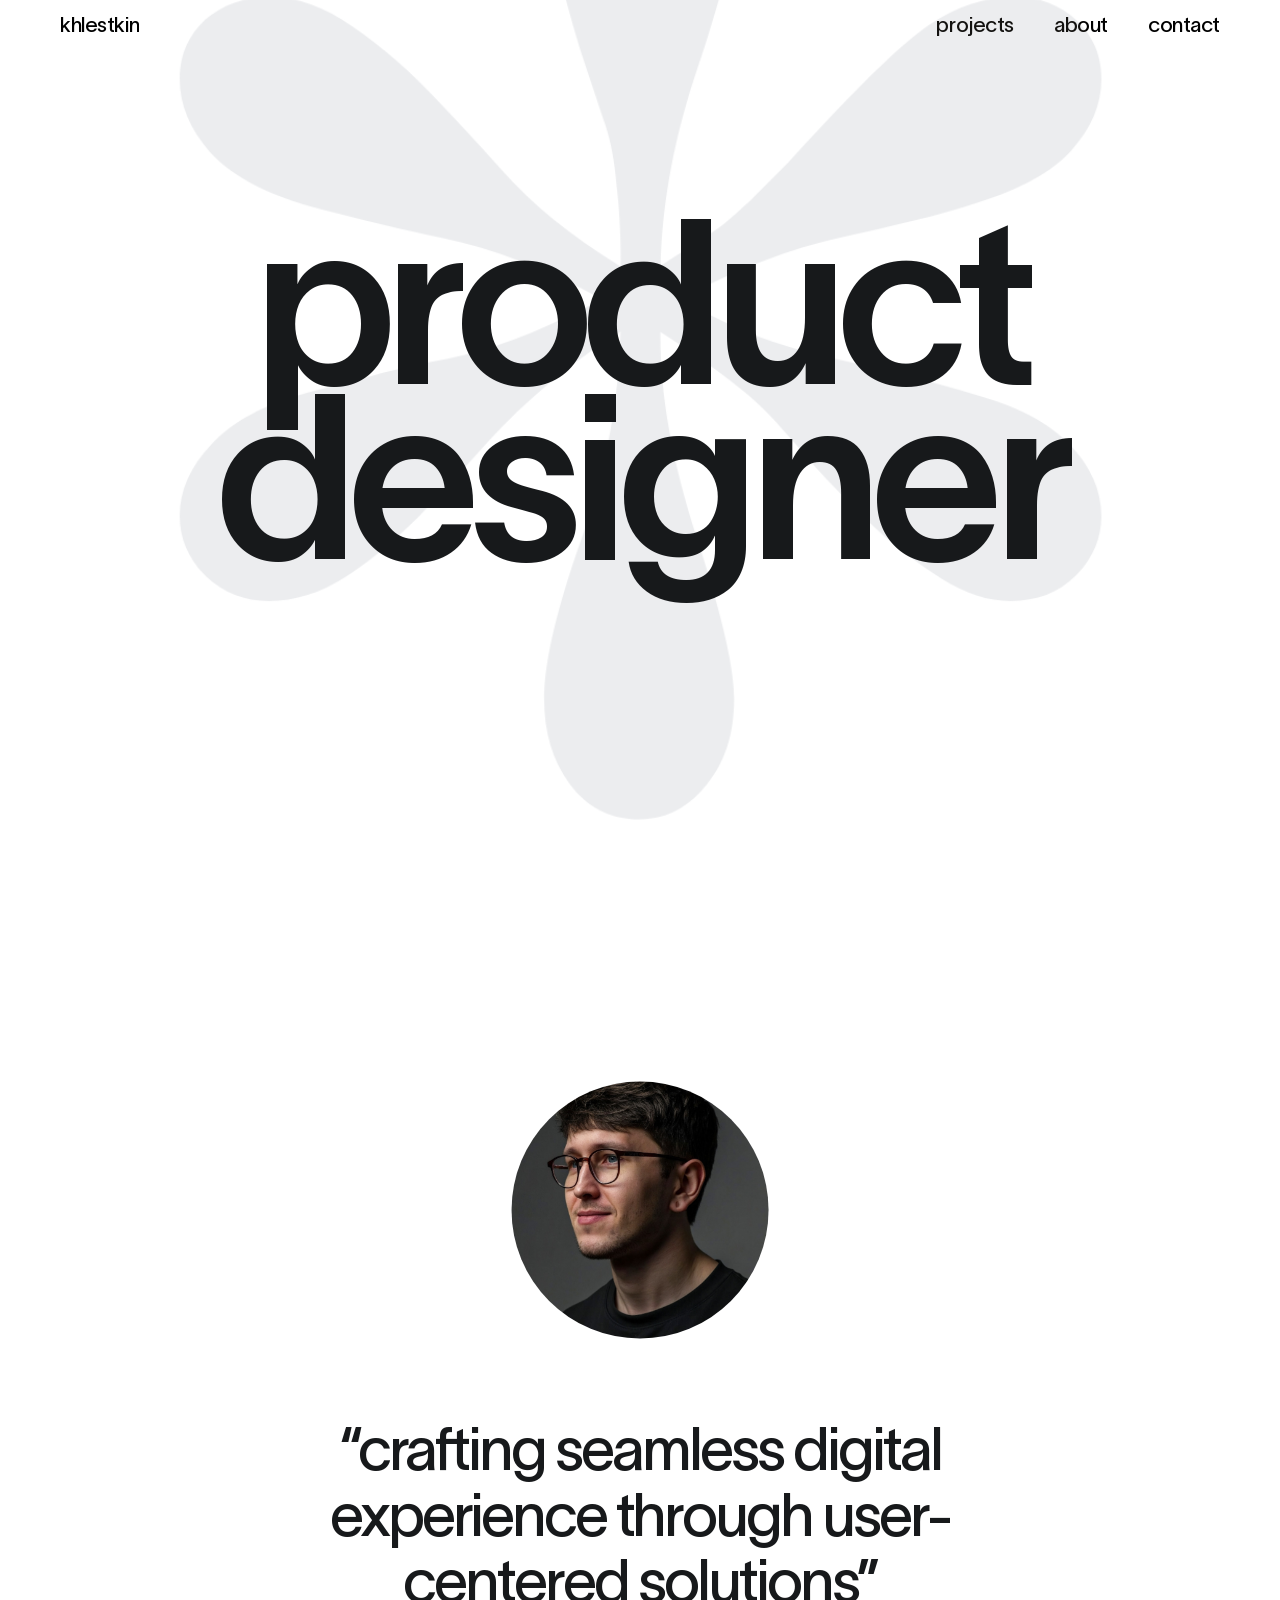
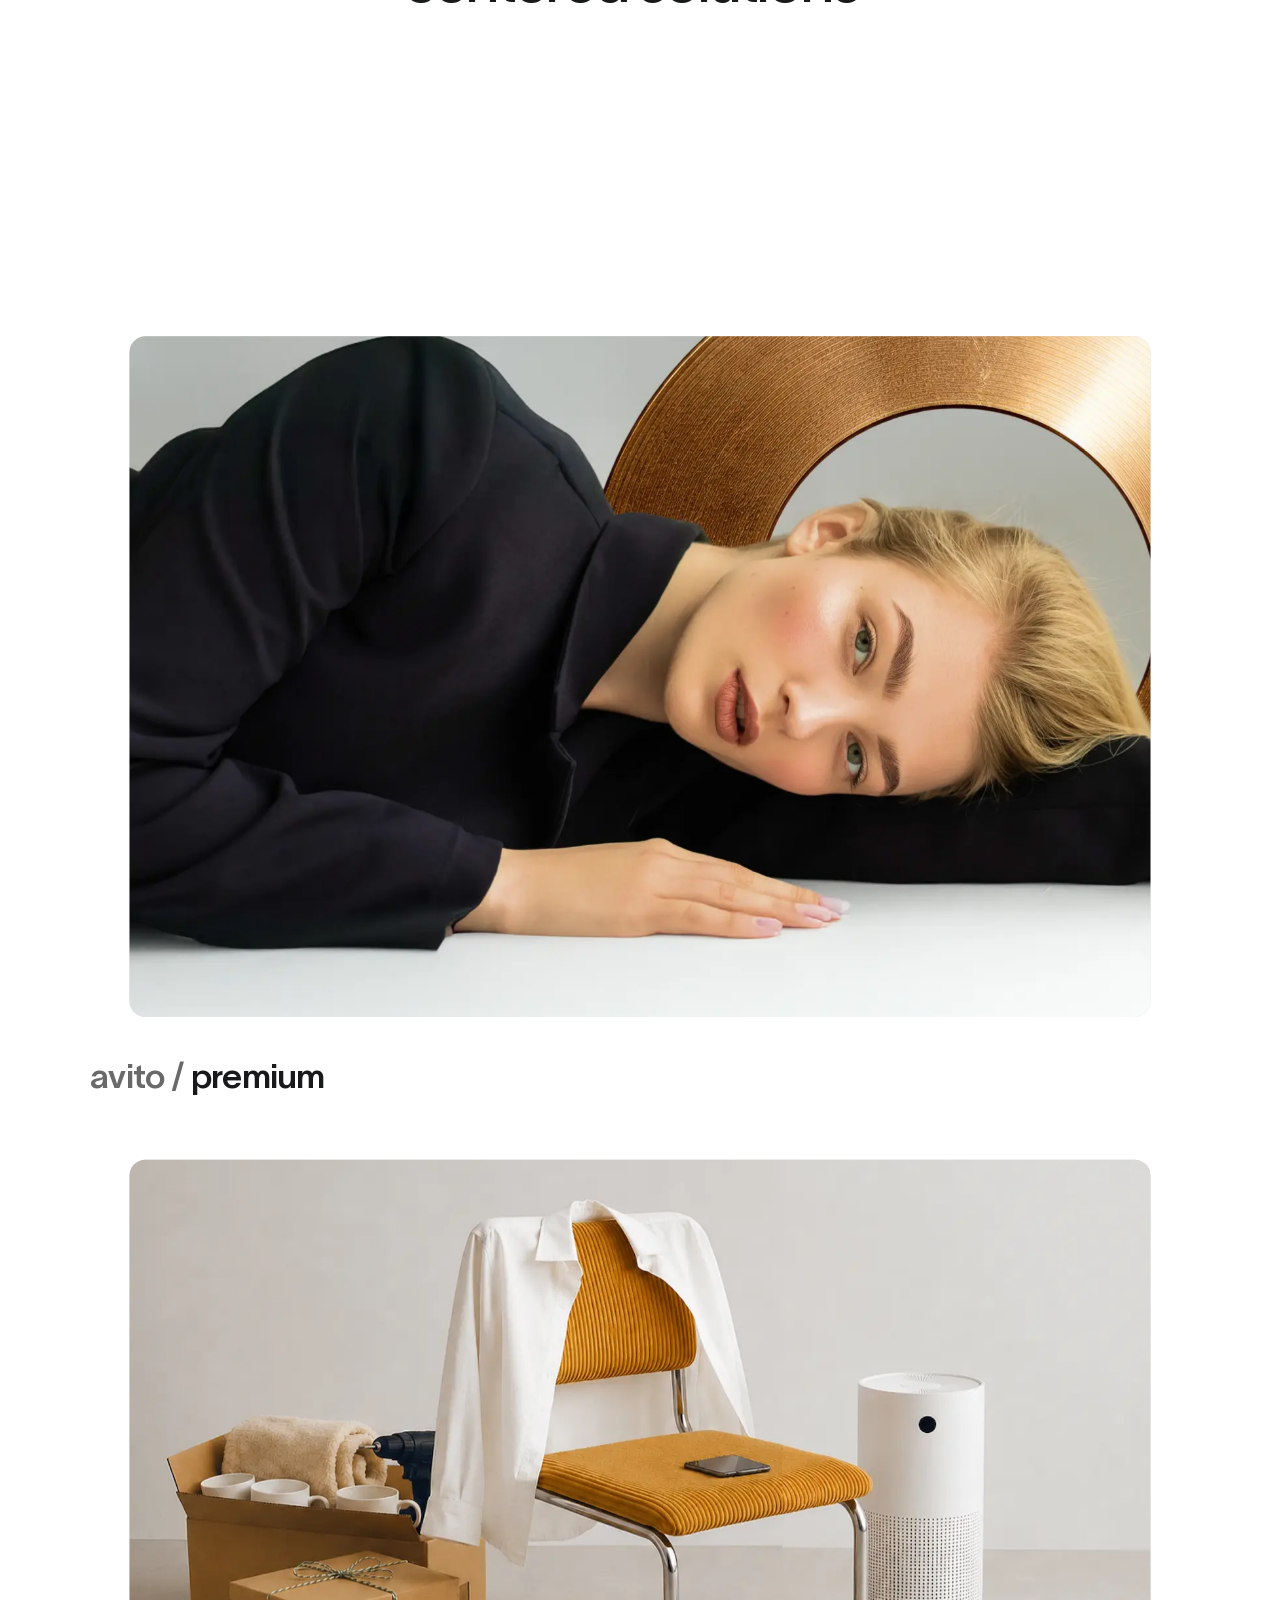
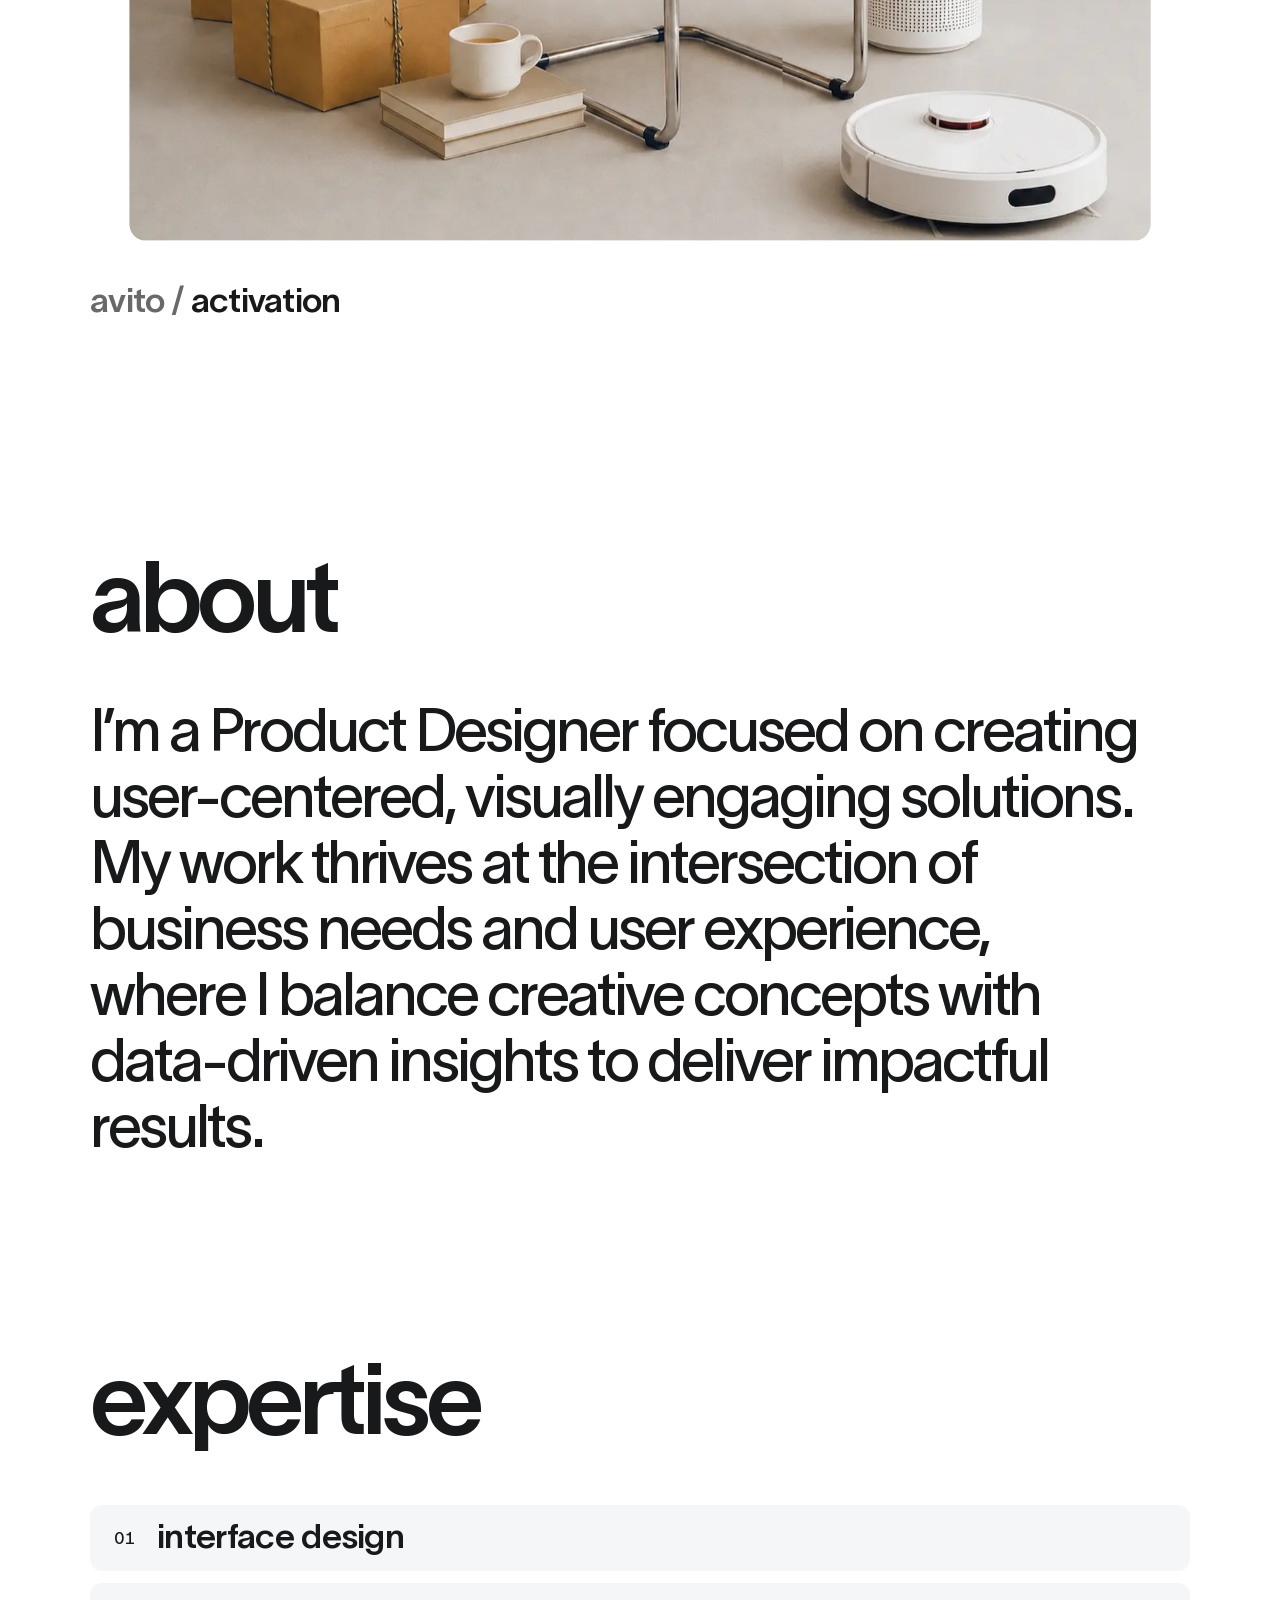
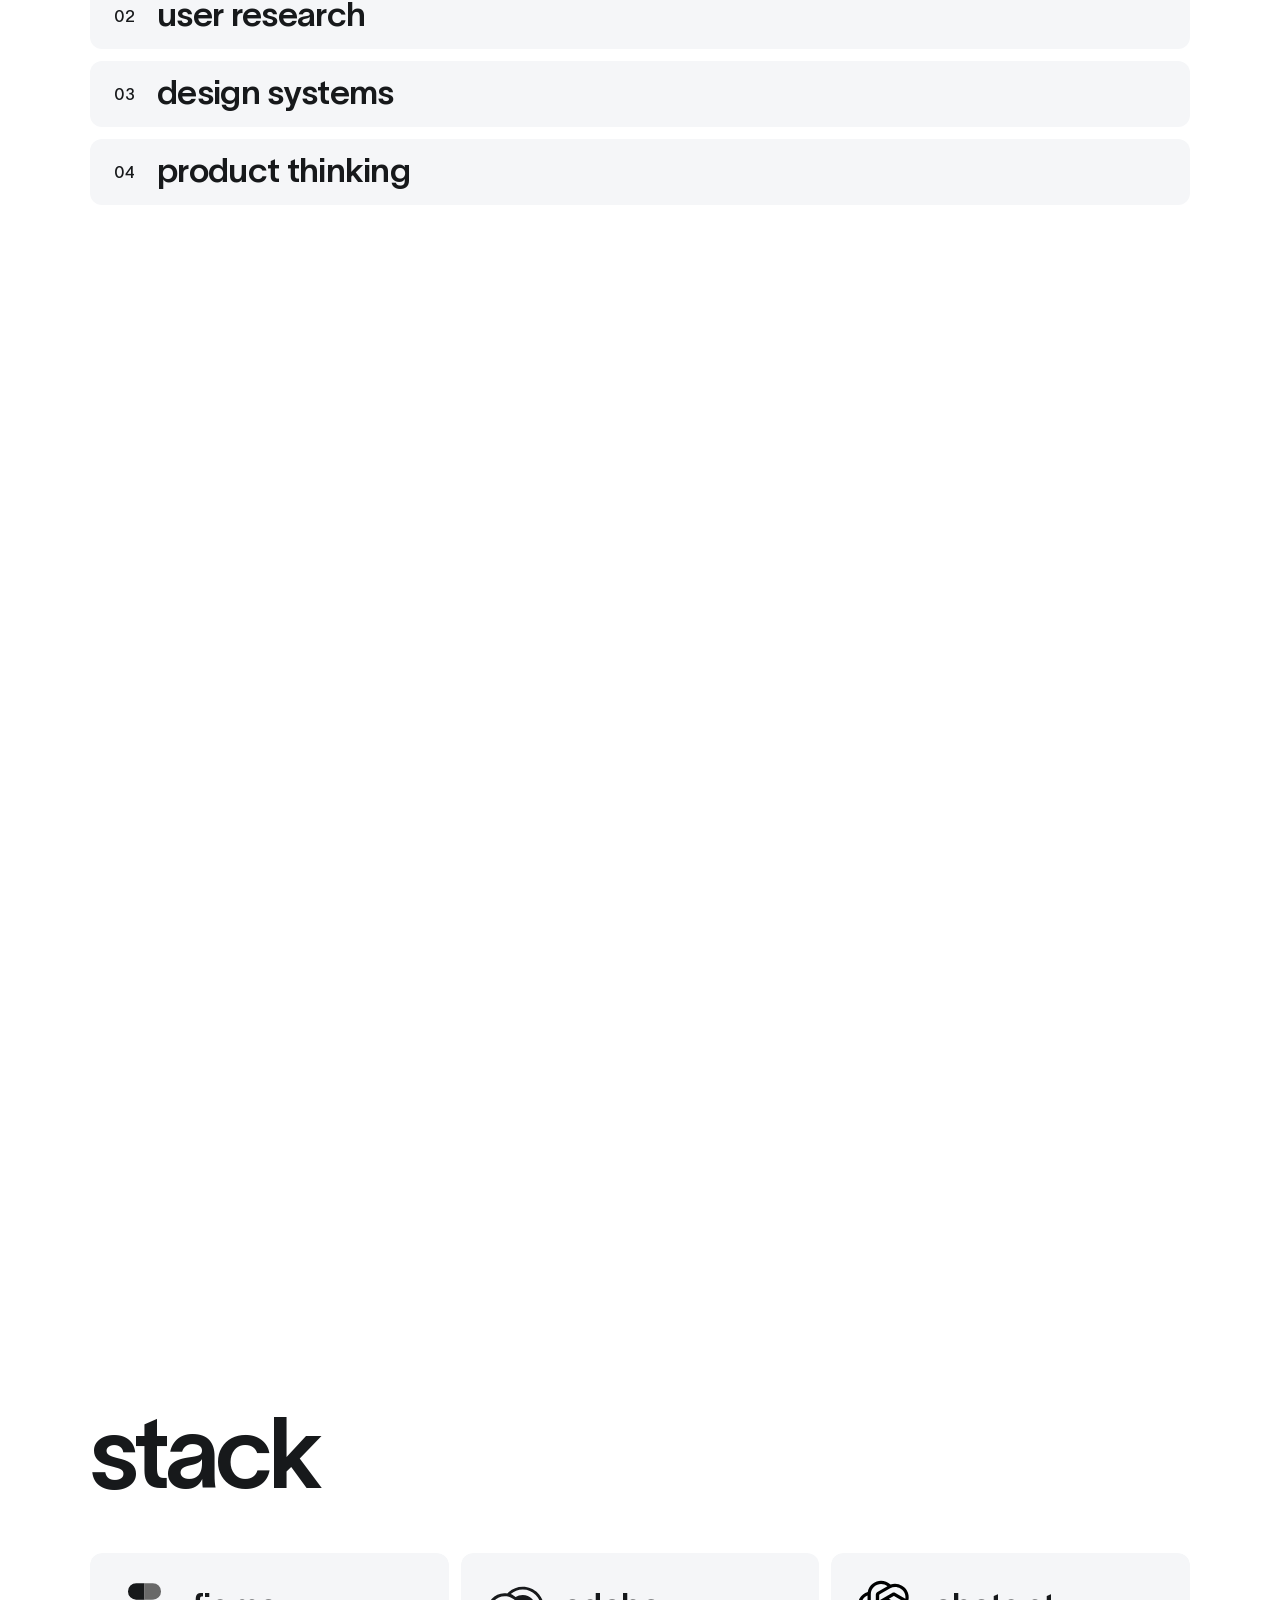
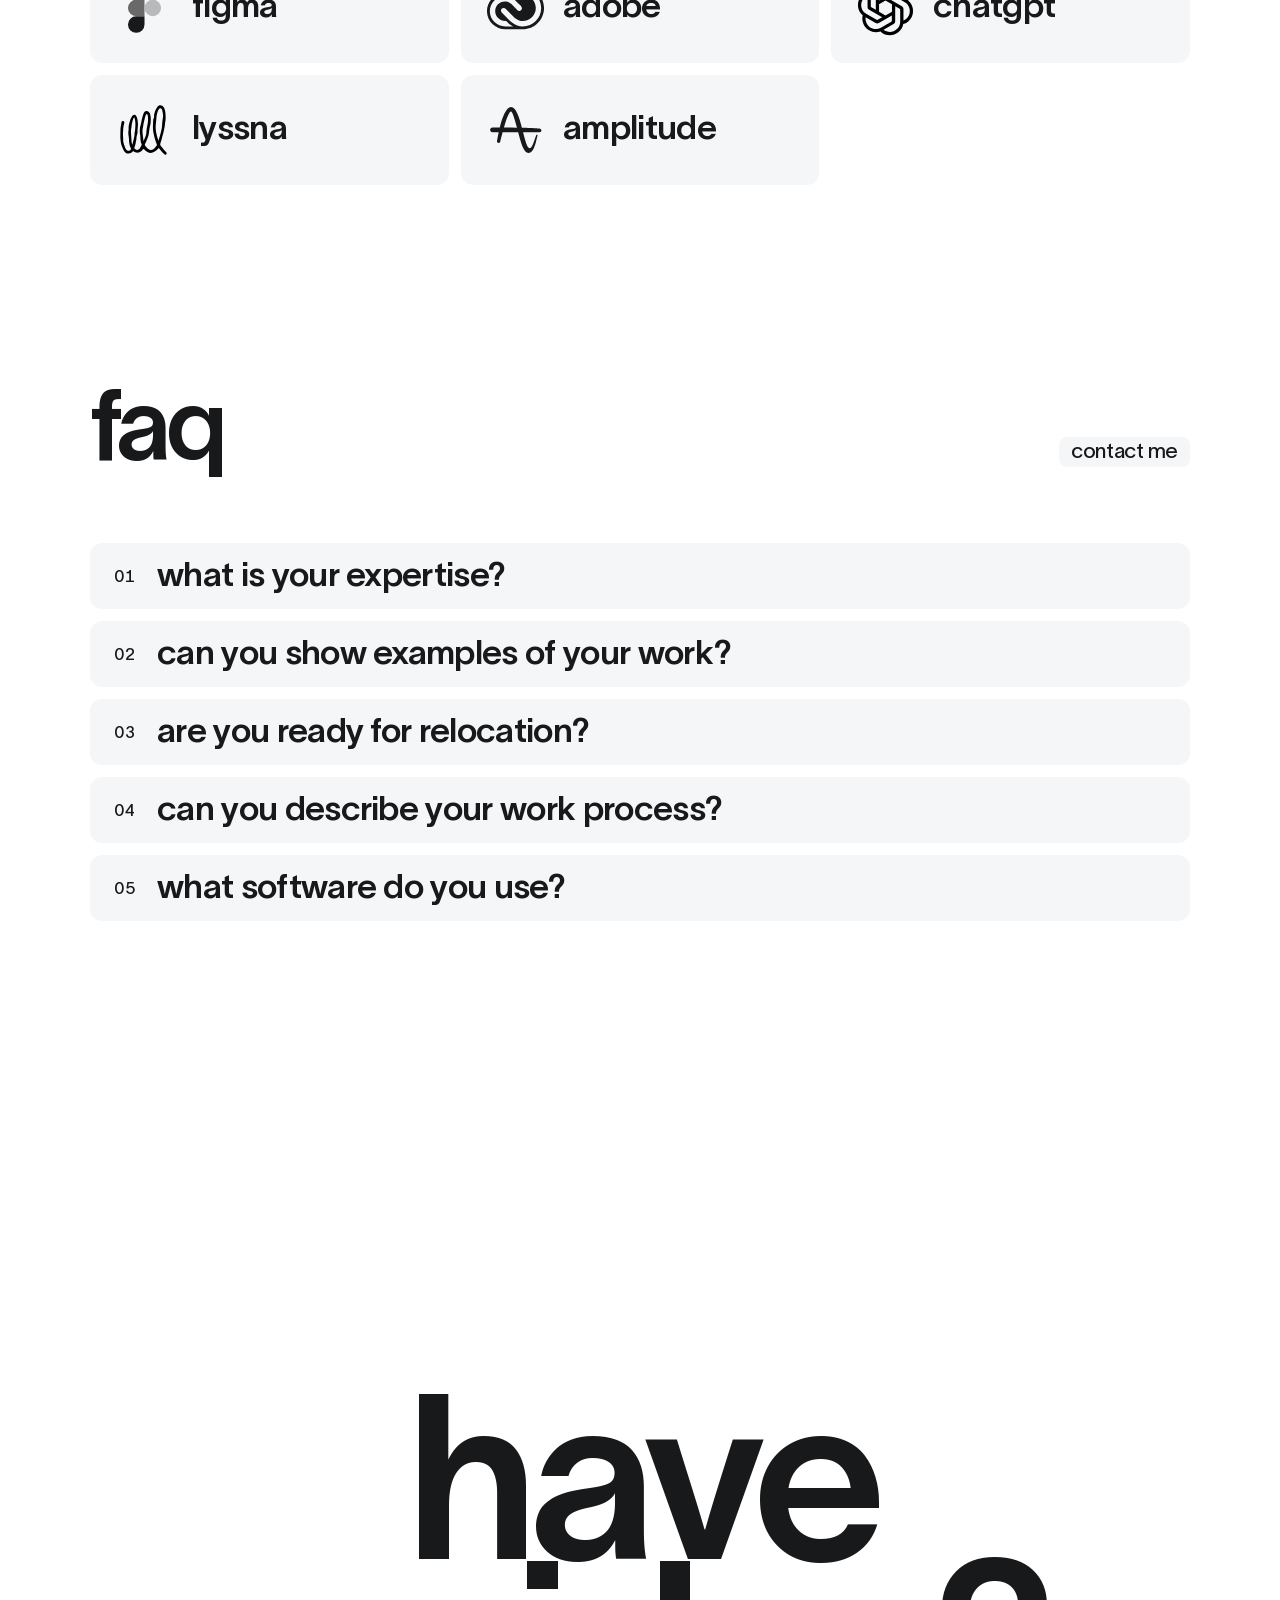
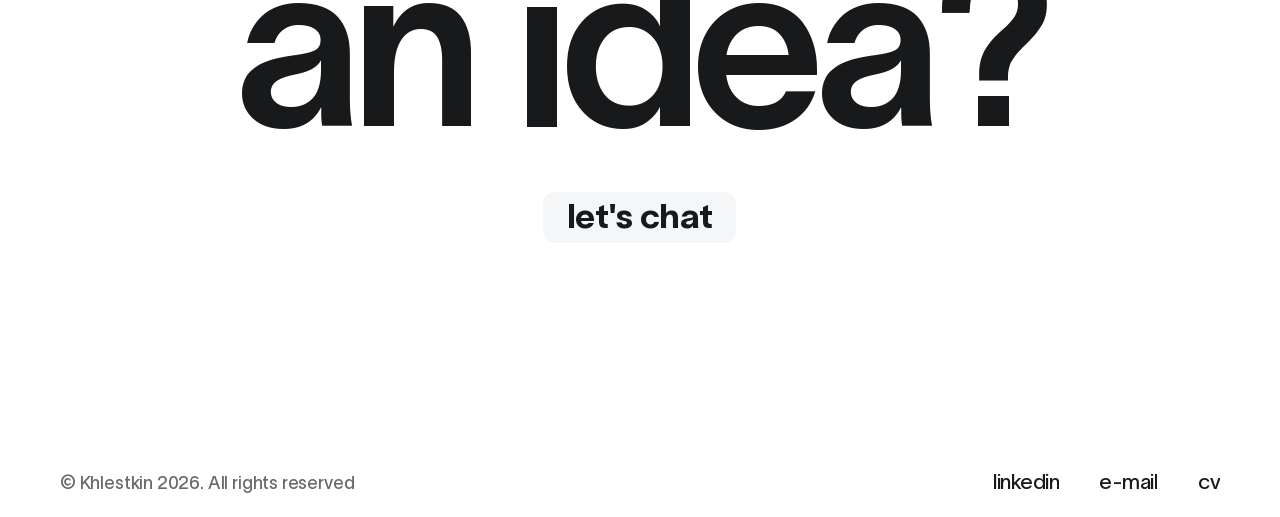
==== commit 379fa058: "Publish site from 41d4fab7859cfb023f897f3bac2f442a189ef9b1" ====
--- a/index.html
+++ b/index.html
@@ -1,5 +1,8 @@
 <!DOCTYPE html><html lang="en"><head><meta charset="UTF-8"><script>
-      if (window.location.hostname === "khlestkin.com") {
+      if (
+        window.location.hostname === "khlestkin.com" ||
+        window.location.hostname === "khlestkin-ilya.github.io"
+      ) {
         window.location.replace(`https://www.khlestkin.com${window.location.pathname}${window.location.search}${window.location.hash}`);
       }
     </script><meta name="viewport" content="width=device-width"><meta name="description" content="Crafting seamless digital experience through user-centered solutions"><meta name="theme-color" content="#ffffff" media="(prefers-color-scheme: light)"><meta name="theme-color" content="#0b0c0d" media="(prefers-color-scheme: dark)"><link rel="canonical" href="https://www.khlestkin.com/"><link rel="icon" type="image/svg+xml" href="/favicon.svg"><link rel="apple-touch-icon" sizes="180x180" href="/apple-touch-icon.png"><meta property="og:type" content="website"><meta property="og:site_name" content="Ilya Khlestkin"><meta property="og:title" content="Senior Product Designer"><meta property="og:description" content="Crafting seamless digital experience through user-centered solutions"><meta property="og:url" content="https://www.khlestkin.com/"><meta property="og:image" content="https://www.khlestkin.com/og.png"><meta property="og:image:width" content="1200"><meta property="og:image:height" content="630"><meta property="og:image:alt" content="Ilya Khlestkin portfolio mark"><meta name="twitter:card" content="summary_large_image"><meta name="twitter:title" content="Senior Product Designer"><meta name="twitter:description" content="Crafting seamless digital experience through user-centered solutions"><meta name="twitter:image" content="https://www.khlestkin.com/og.png"><link rel="preload" href="/fonts/lausanne-400.woff2" as="font" type="font/woff2" crossorigin="anonymous"><link rel="preload" href="/fonts/lausanne-600.woff2" as="font" type="font/woff2" crossorigin="anonymous"><link rel="preload" href="/fonts/lausanne-800.woff2" as="font" type="font/woff2" crossorigin="anonymous"><script>
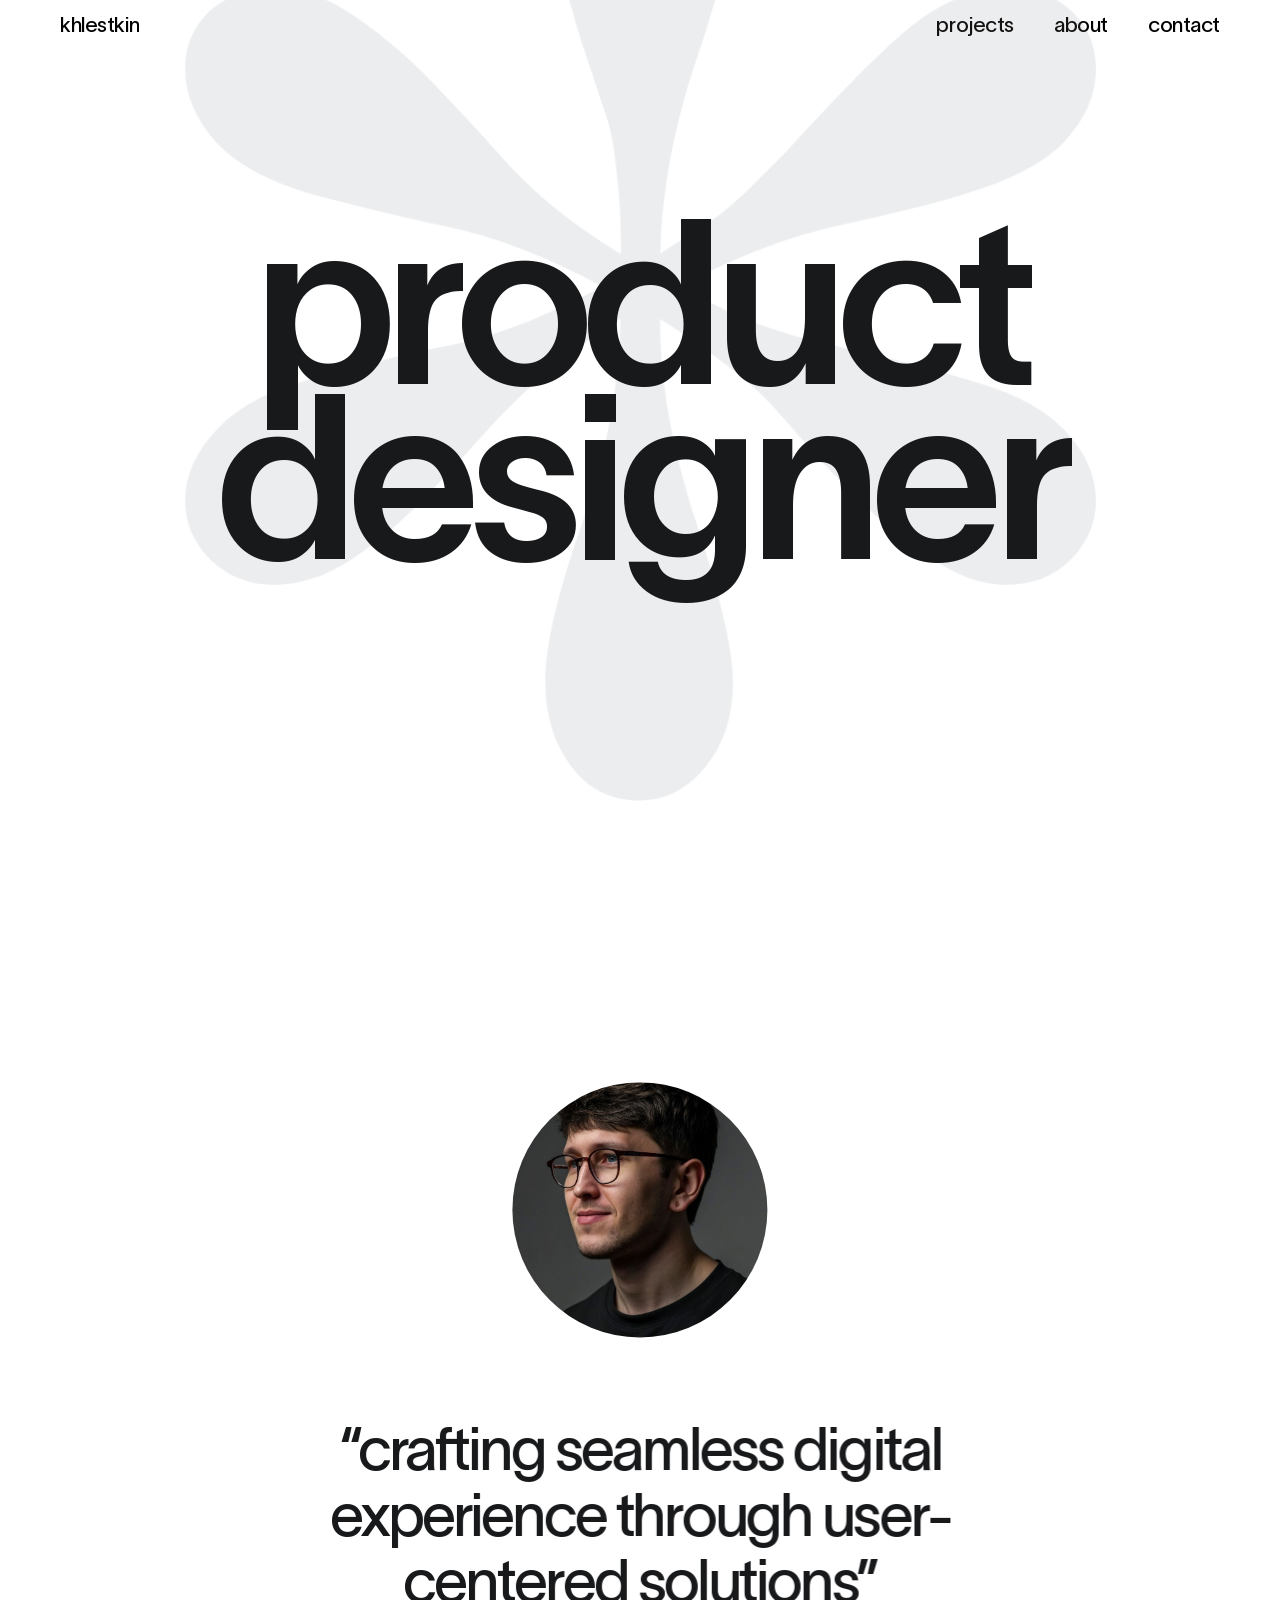
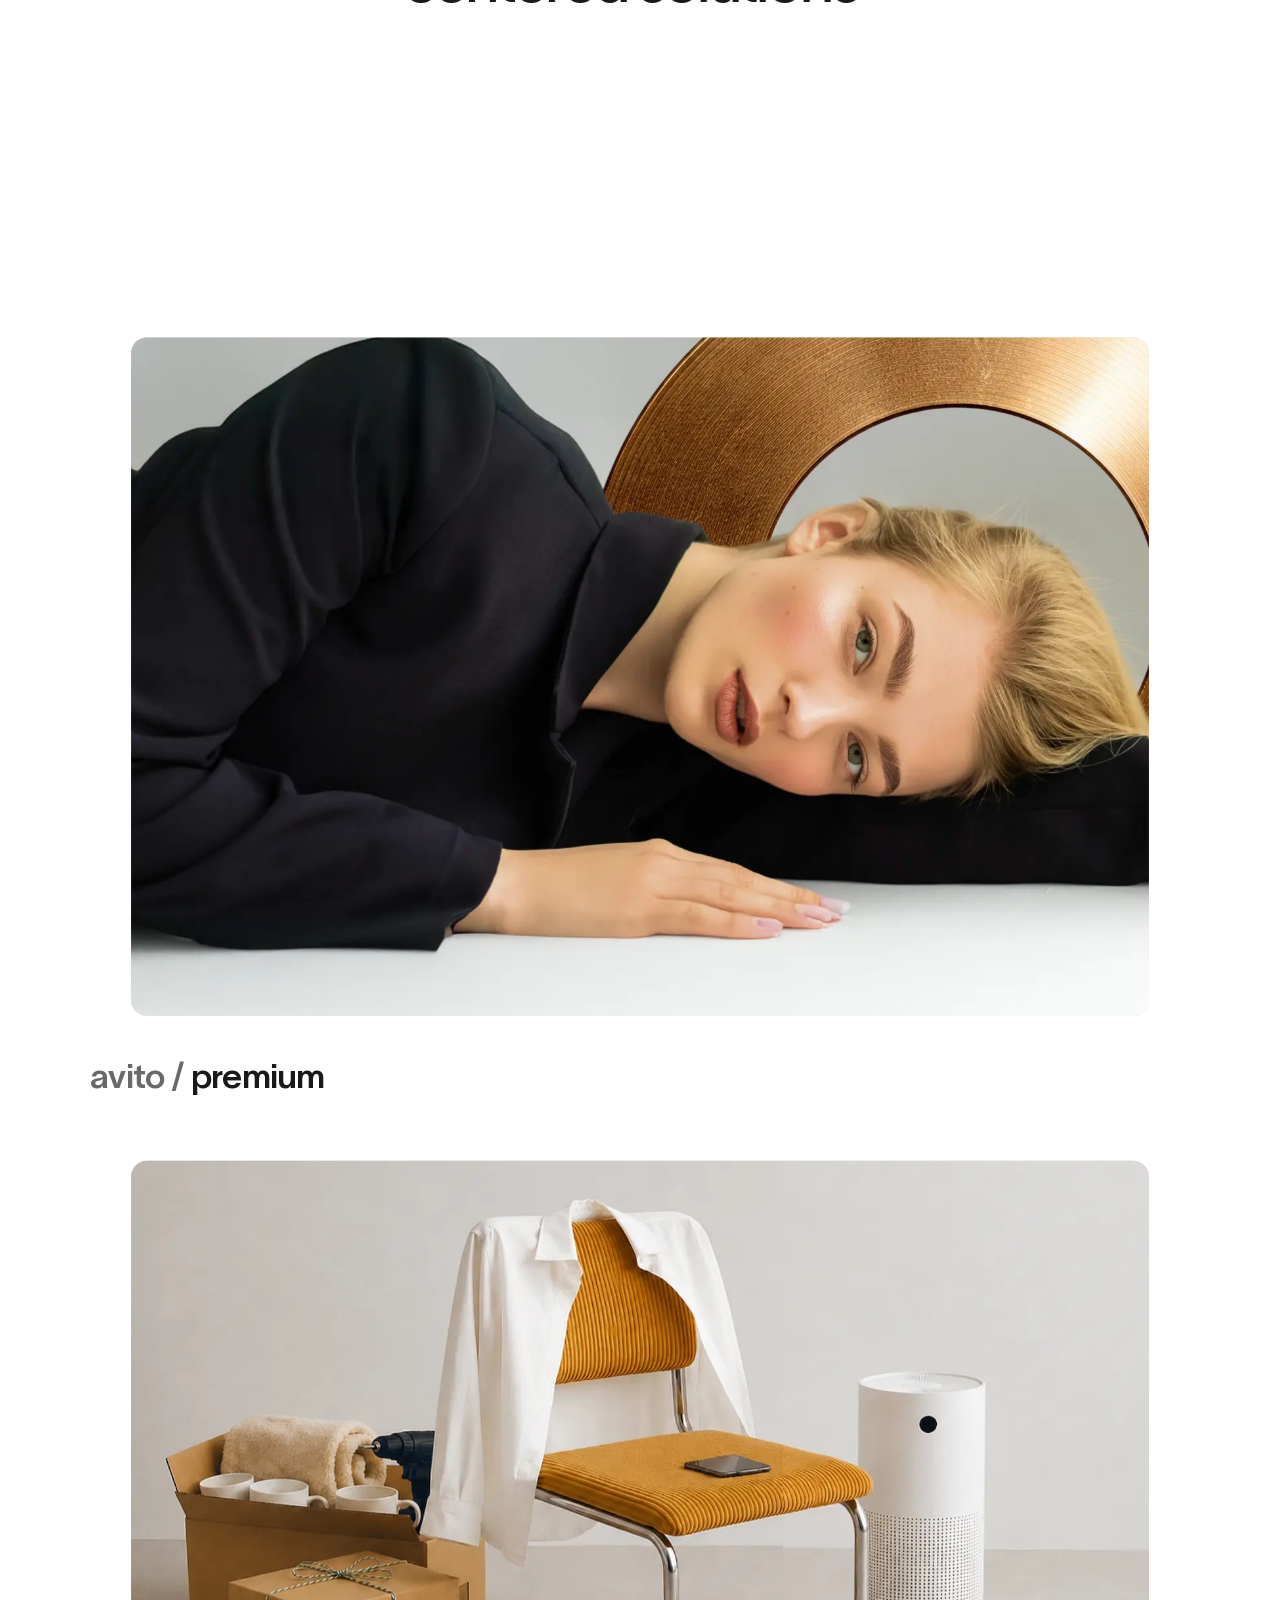
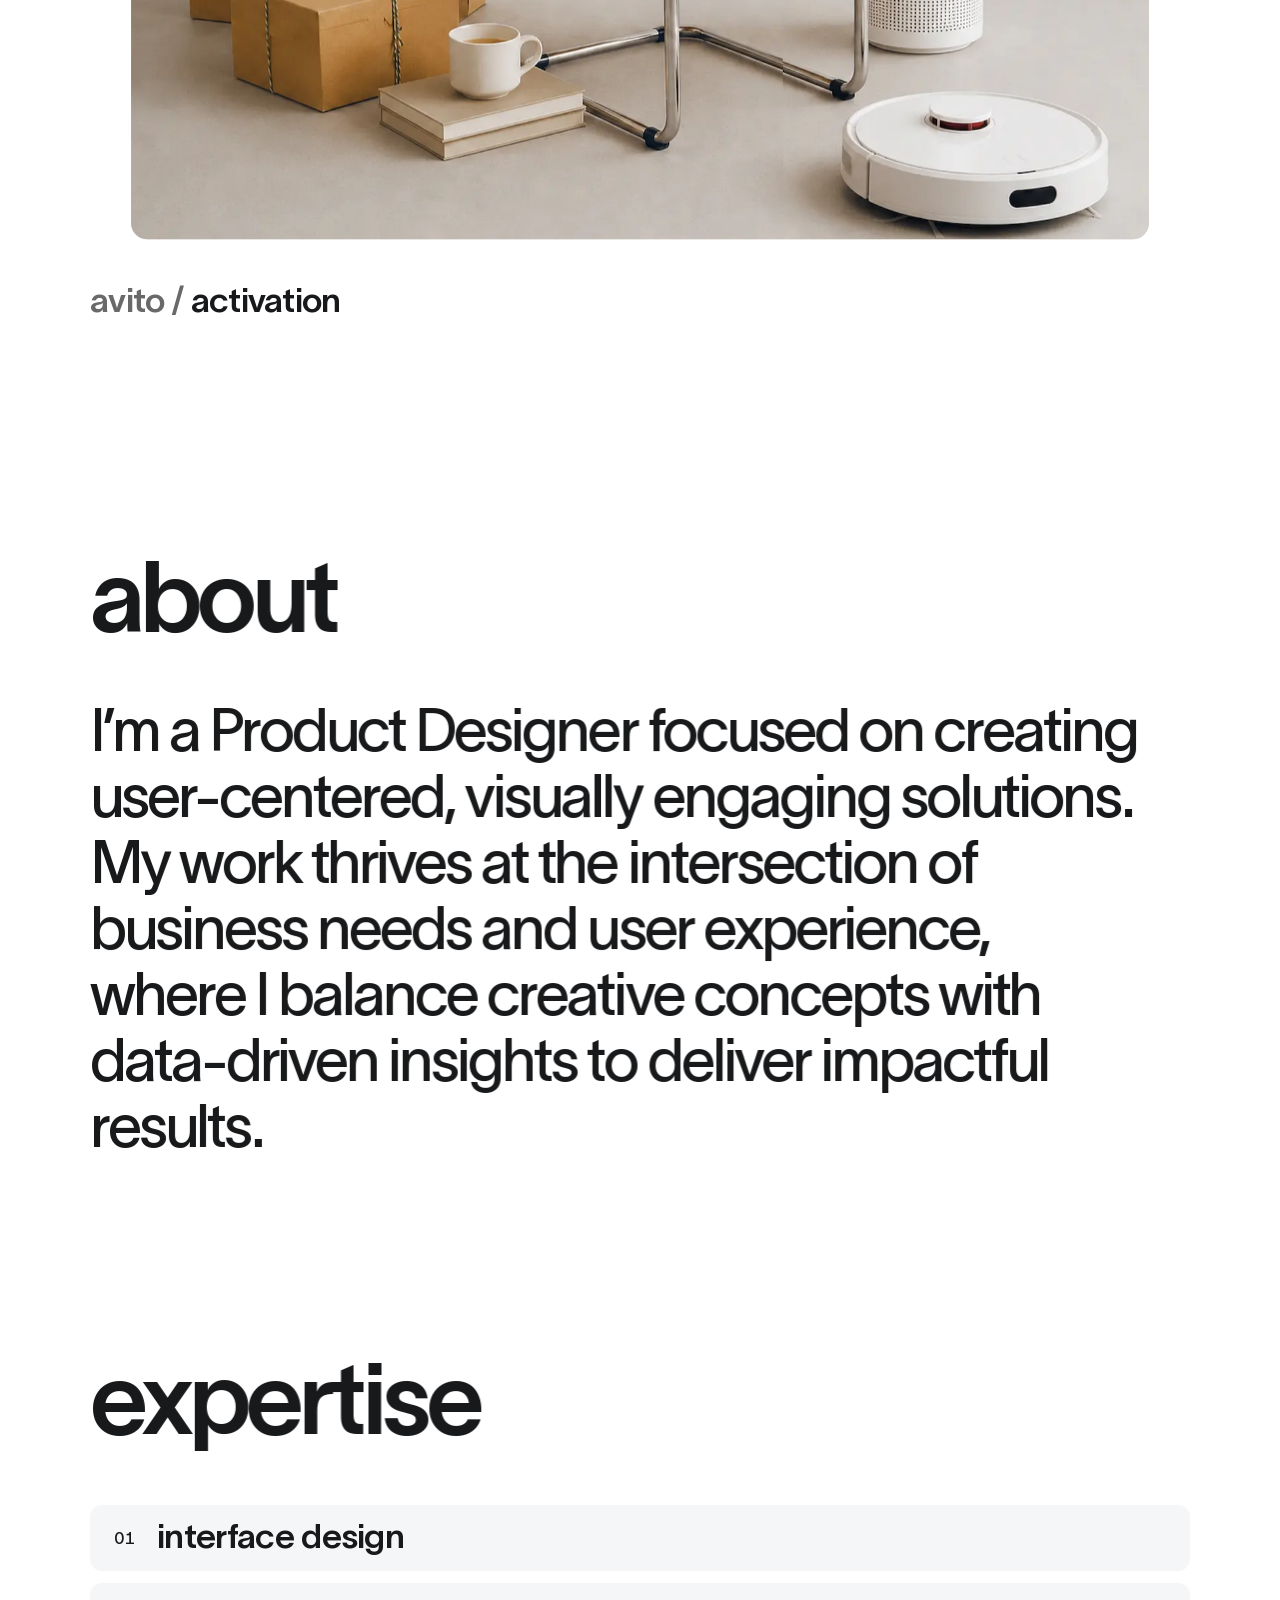
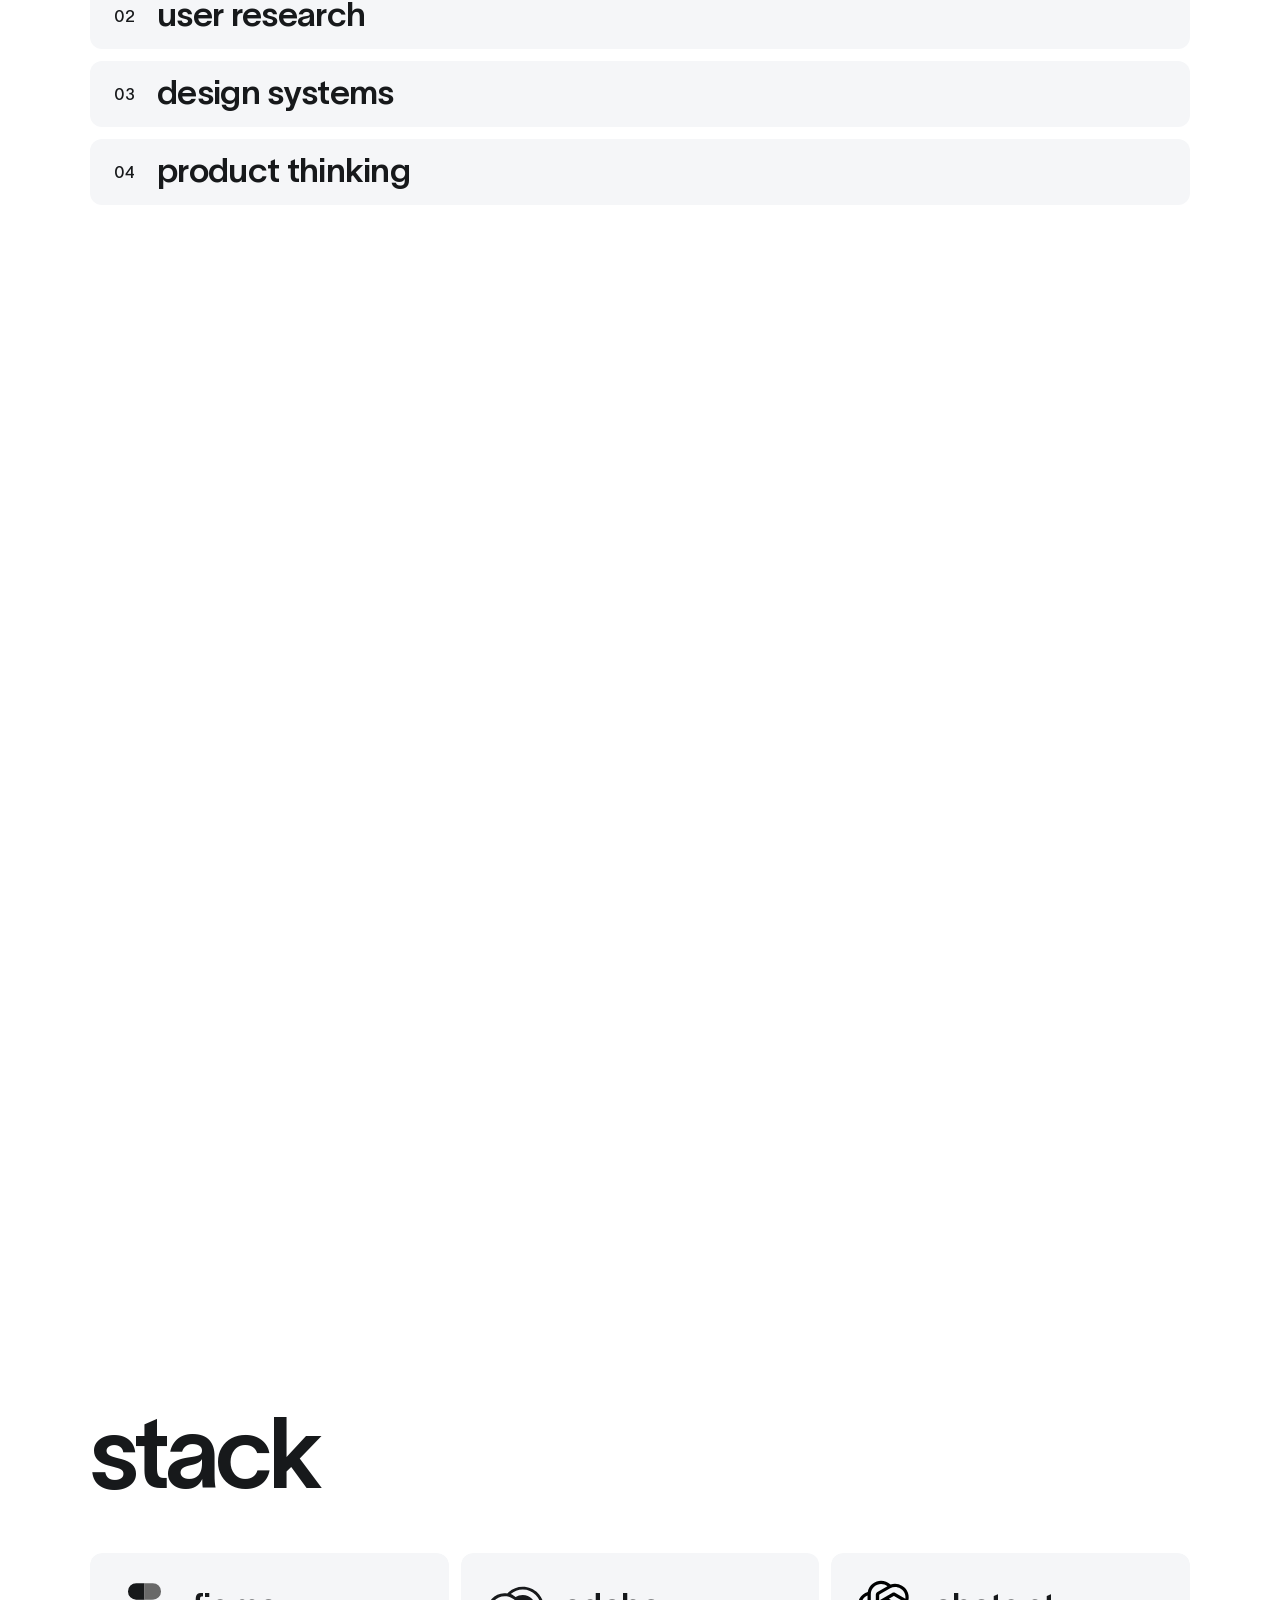
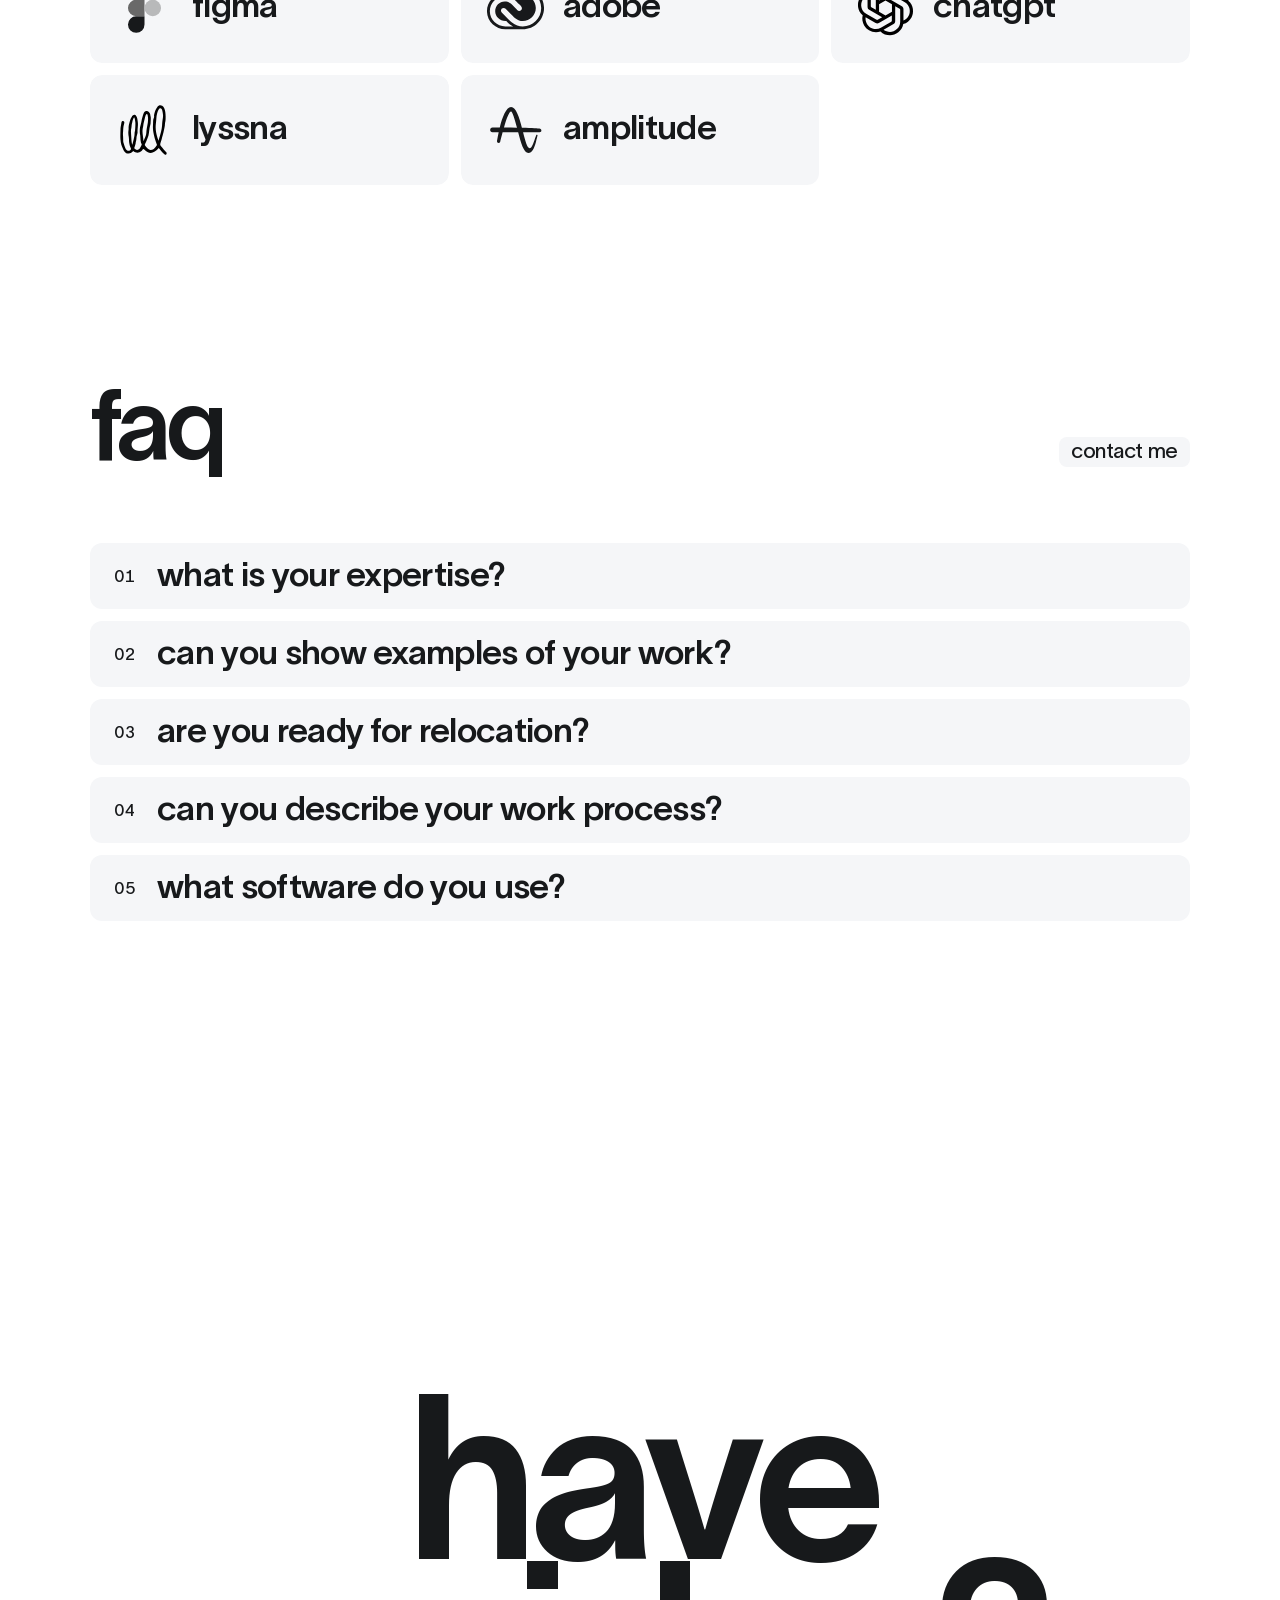
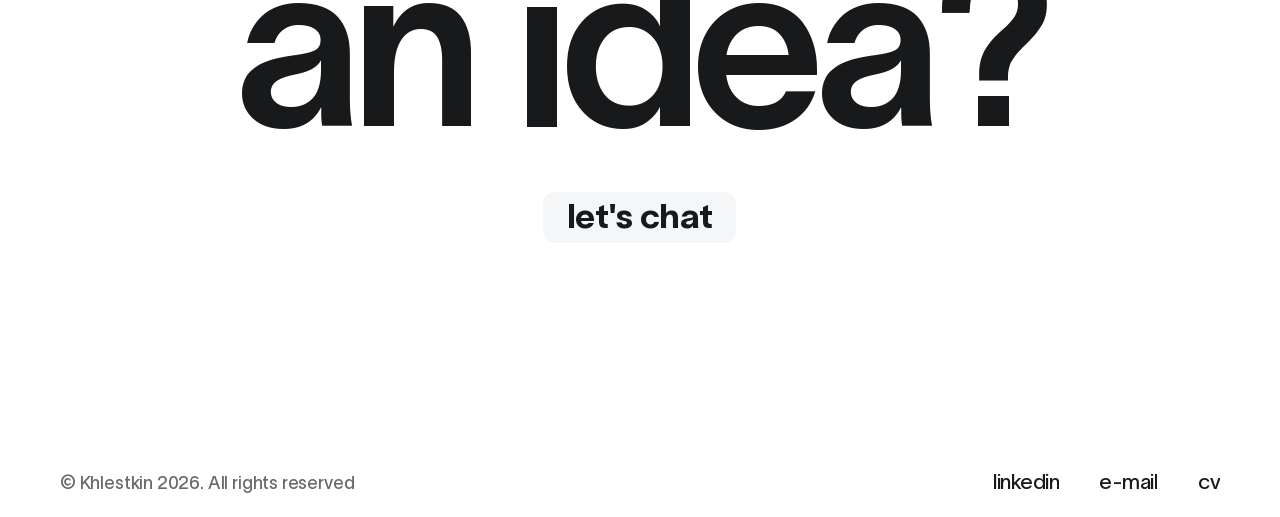
==== commit 4ead5447: "Publish site from 5557d7be6581353b548bb03fd6b96d5a4ae50467" ====
--- a/index.html
+++ b/index.html
@@ -18,7 +18,6 @@
       const scrollPositionKey = `scroll-position:${window.location.pathname}${window.location.search}`;
       const scrollAnchorKey = `${scrollPositionKey}:anchor`;
       const navigationEntry = performance.getEntriesByType("navigation")[0];
-      const historyScrollPosition = Number(history.state?.portfolioScrollY);
       let sessionScrollPosition = Number.NaN;
       let sessionScrollAnchor = null;
       try {
@@ -27,18 +26,18 @@
         const storedScrollAnchor = sessionStorage.getItem(scrollAnchorKey);
         if (storedScrollAnchor !== null) sessionScrollAnchor = JSON.parse(storedScrollAnchor);
       } catch {}
-      const isReload = navigationEntry?.type === "reload";
+      const shouldRestoreScroll = navigationEntry?.type === "reload" || navigationEntry?.type === "back_forward";
       const hasHashTarget = window.location.hash.length > 1;
       const savedScrollPosition = hasHashTarget
         ? Number.NaN
-        : isReload && Number.isFinite(sessionScrollPosition)
+        : shouldRestoreScroll && Number.isFinite(sessionScrollPosition)
           ? sessionScrollPosition
-          : historyScrollPosition;
+          : Number.NaN;
       const savedScrollAnchor = hasHashTarget
         ? null
-        : isReload && sessionScrollAnchor
+        : shouldRestoreScroll && sessionScrollAnchor
           ? sessionScrollAnchor
-          : history.state?.portfolioScrollAnchor;
+          : null;
 
       if (Number.isFinite(savedScrollPosition)) {
         document.documentElement.dataset.savedScrollPosition = String(savedScrollPosition);
@@ -54,4 +53,4 @@
           }, 2000);
         }
       }
-    </script><title>Senior Product Designer</title><link rel="stylesheet" href="/_astro/ProjectCard.CXZL_YJ-.css"></head><body><div class="mobile-header-overscroll-bg" aria-hidden="true"></div><div class="site-header-mask"><header class="site-header"><a class="wordmark header-link" href="/#top"><span class="header-link-track"><span>khlestkin</span><span aria-hidden="true">khlestkin</span></span></a><nav aria-label="Main navigation"><a class="header-link" href="/#cases"><span class="header-link-track"><span>projects</span><span aria-hidden="true">projects</span></span></a><a class="header-link" href="/#about"><span class="header-link-track"><span>about</span><span aria-hidden="true">about</span></span></a><a class="header-link" href="/#contact"><span class="header-link-track"><span>contact</span><span aria-hidden="true">contact</span></span></a></nav><button class="mobile-menu-toggle" type="button" aria-expanded="false" aria-label="Open navigation menu">menu</button></header></div><script type="module">var e=document.querySelector(`.site-header`),t=document.querySelector(`.site-header-mask`),n=document.querySelector(`.mobile-menu-toggle`),r=Array.from(document.querySelectorAll(`.site-header nav a`)),i=window.scrollY,a=0,o=!1,s=!1,c=0,l=0,u=48,d=()=>{if(a=0,!e||!o||t?.classList.contains(`is-menu-open`))return;let n=window.scrollY,r=n-i;r<0?l+=Math.abs(r):r>0&&(l=0),n<=4||l>=u?e.classList.remove(`is-hidden`):r>2&&e.classList.add(`is-hidden`),i=n};window.addEventListener(`scroll`,()=>{a||=requestAnimationFrame(d)},{passive:!0});var f=r=>{if(!e||!t||!n)return;let a=t.classList.contains(`is-menu-open`);if(window.clearTimeout(c),!r&&(!a||window.innerWidth>=768)){t.classList.remove(`is-menu-open`,`is-menu-closing`),document.documentElement.classList.remove(`is-mobile-menu-open`),document.body.classList.remove(`is-mobile-menu-open`),n.textContent=`menu`,n.setAttribute(`aria-expanded`,`false`),n.setAttribute(`aria-label`,`Open navigation menu`);return}e.classList.remove(`is-hidden`),t.classList.remove(`is-menu-closing`),t.classList.toggle(`is-menu-open`,r),n.textContent=r?`close`:`menu`,n.setAttribute(`aria-expanded`,String(r)),n.setAttribute(`aria-label`,r?`Close navigation menu`:`Open navigation menu`),r?(document.documentElement.classList.add(`is-mobile-menu-open`),document.body.classList.add(`is-mobile-menu-open`)):(t.classList.add(`is-menu-closing`),c=window.setTimeout(()=>{t.classList.remove(`is-menu-closing`),document.documentElement.classList.remove(`is-mobile-menu-open`),document.body.classList.remove(`is-mobile-menu-open`)},450)),i=window.scrollY,l=0};n?.addEventListener(`click`,()=>{f(!t?.classList.contains(`is-menu-open`))}),r.forEach(e=>e.addEventListener(`click`,()=>f(!1))),document.addEventListener(`keydown`,e=>{e.key===`Escape`&&f(!1)}),window.addEventListener(`resize`,()=>{window.innerWidth>=768&&f(!1)},{passive:!0});var p=()=>{s||(s=!0,t?.classList.add(`is-ready`),window.setTimeout(()=>{i=window.scrollY,o=!0},500))};document.fonts.ready.then(()=>{let e=Array.from(document.querySelectorAll(`.hero-title-character`)).at(-1);if(!e||window.matchMedia(`(prefers-reduced-motion: reduce)`).matches){p();return}e.addEventListener(`animationstart`,()=>{window.setTimeout(p,200)},{once:!0}),window.setTimeout(p,1400)});</script><div class="page-content"><div class="hero-shape-track" aria-hidden="true"><div class="hero-shape-position"><div class="hero-shape-entrance"><div class="hero-shape-scale"><div class="hero-shape-spinner"></div></div></div></div></div><main><section id="top" class="hero" aria-labelledby="hero-title"><h1 id="hero-title" class="type-h0" aria-label="product designer"><span class="hero-title-line-mask" aria-hidden="true"><span class="hero-title-character" style="--character-index: 0">p</span><span class="hero-title-character" style="--character-index: 1">r</span><span class="hero-title-character" style="--character-index: 2">o</span><span class="hero-title-character" style="--character-index: 3">d</span><span class="hero-title-character" style="--character-index: 4">u</span><span class="hero-title-character" style="--character-index: 5">c</span><span class="hero-title-character" style="--character-index: 6">t</span></span><span class="hero-title-line-mask" aria-hidden="true"><span class="hero-title-character" style="--character-index: 7">d</span><span class="hero-title-character" style="--character-index: 8">e</span><span class="hero-title-character" style="--character-index: 9">s</span><span class="hero-title-character" style="--character-index: 10">i</span><span class="hero-title-character" style="--character-index: 11">g</span><span class="hero-title-character" style="--character-index: 12">n</span><span class="hero-title-character" style="--character-index: 13">e</span><span class="hero-title-character" style="--character-index: 14">r</span></span></h1></section><section class="statement section-shell"><div class="portrait-stage"><div class="portrait-container"><img class="portrait" src="/images/home/portrait.jpg" alt="Ilya Khlestkin"></div></div><h2 class="statement-copy line-reveal-copy type-t0">“crafting seamless digital experience through user-centered solutions”</h2></section><section id="cases" class="cases section-shell"><div class="project-grid"><div class="project-row-trigger"><div class="project-row-mask"><div class="project-row"><div class="project-card-mask"><a class="project-card" href="/projects/avito-premium/" aria-label="premium — avito" data-cursor="arrow"><div class="project-card__image"><img src="/images/home/premium.webp" alt="" loading="lazy"></div><h3 class="type-h3"><span>avito / </span>premium</h3></a></div><div class="project-card-mask"><a class="project-card" href="/projects/sellers-activation/" aria-label="activation — avito" data-cursor="arrow"><div class="project-card__image"><img src="/images/home/activation.webp" alt="" loading="lazy"></div><h3 class="type-h3"><span>avito / </span>activation</h3></a></div></div></div></div></div></section><section id="about" class="about section-shell"><h2 class="section-title type-h1"><span class="about-title-text">about</span></h2><p class="about-copy line-reveal-copy type-t0">I’m a Product Designer focused on creating user-centered, visually engaging solutions. My work thrives at the intersection of business needs and user experience, where I balance creative concepts with data-driven insights to deliver impactful results.</p></section><section class="expertise section-shell"><h2 class="section-title type-h1"><span class="expertise-title-text">expertise</span></h2><div class="numbered-list expertise-list"><div class="expertise-item-mask" style="--expertise-reveal-delay: 160ms"><article class="expertise-item" data-cursor="interface"><button class="expertise-trigger" type="button" aria-expanded="false" aria-controls="expertise-content-0"><span>01</span><span class="expertise-title type-h3">interface design</span></button><div id="expertise-content-0" class="expertise-content" aria-hidden="true"><div class="expertise-content-inner"><p class="type-t1">Creating intuitive and visually appealing interfaces tailored to enhance user interaction and engagement.</p></div></div></article></div><div class="expertise-item-mask" style="--expertise-reveal-delay: 250ms"><article class="expertise-item" data-cursor="research"><button class="expertise-trigger" type="button" aria-expanded="false" aria-controls="expertise-content-1"><span>02</span><span class="expertise-title type-h3">user research</span></button><div id="expertise-content-1" class="expertise-content" aria-hidden="true"><div class="expertise-content-inner"><p class="type-t1">Conducting user research to understand audience needs, translating findings into actionable prototypes and flows.</p></div></div></article></div><div class="expertise-item-mask" style="--expertise-reveal-delay: 340ms"><article class="expertise-item" data-cursor="component"><button class="expertise-trigger" type="button" aria-expanded="false" aria-controls="expertise-content-2"><span>03</span><span class="expertise-title type-h3">design systems</span></button><div id="expertise-content-2" class="expertise-content" aria-hidden="true"><div class="expertise-content-inner"><p class="type-t1">Creating and refining design systems with a focus on reusable components. This ensures the product in production closely matches the design while reducing time and effort.</p></div></div></article></div><div class="expertise-item-mask" style="--expertise-reveal-delay: 430ms"><article class="expertise-item" data-cursor="concept"><button class="expertise-trigger" type="button" aria-expanded="false" aria-controls="expertise-content-3"><span>04</span><span class="expertise-title type-h3">product thinking</span></button><div id="expertise-content-3" class="expertise-content" aria-hidden="true"><div class="expertise-content-inner"><p class="type-t1">From initial ideation to polished concepts, I bring creative ideas to life. This involves brainstorming, wireframing, and collaborating with cross-functional teams.</p></div></div></article></div></div></section><section id="career" class="career section-shell"><div class="section-heading-row"><h2 class="section-title type-h1"><span class="career-title-text">career</span></h2><a class="action-link career-cv career-cv--header" href="/CV.pdf" target="_blank" rel="noreferrer" aria-label="download cv" data-cursor="arrow"><span class="action-link-fill" aria-hidden="true"></span><span class="action-link-labels" aria-hidden="true"><span class="action-link-label">download cv</span><span class="action-link-label action-link-label--hover">download cv</span></span></a></div><div class="career-list"><article><div class="career-brand-mask"><div class="career-brand type-t1" style="--career-brand-delay: 160ms"><img src="/images/home/career-avito.svg" alt=""><span>avito</span></div></div><div class="career-position"><h3 class="career-copy type-h2">senior</h3><h3 class="career-copy type-h2">product designer</h3></div><p class="career-copy type-t1">Avito is the world&#39;s largest classifieds service. The company has 60M+ users per month. My responsibility is to create convenient scenario of buying and selling items, selecting the most relevant, sizing and checking them for originality.</p></article><article><div class="career-brand-mask"><div class="career-brand type-t1" style="--career-brand-delay: 700ms"><img src="/images/home/career-alfa.svg" alt=""><span>alfa-bank</span></div></div><div class="career-position"><h3 class="career-copy type-h2">middle</h3><h3 class="career-copy type-h2">product designer</h3></div><p class="career-copy type-t1">Alfa-Bank is the largest of the private banks in Russia, within 26.5M customers. I was focused on B2B mobile banking app, including e-signature and the service plans functionality.</p></article></div><a class="action-link career-cv career-cv--mobile" href="/CV.pdf" target="_blank" rel="noreferrer" aria-label="download cv" data-cursor="arrow"><span class="action-link-fill" aria-hidden="true"></span><span class="action-link-labels" aria-hidden="true"><span class="action-link-label">download cv</span><span class="action-link-label action-link-label--hover">download cv</span></span></a></section><section class="stack section-shell"><h2 class="section-title type-h1"><span class="stack-title-text">stack</span></h2><div class="stack-grid"><div class="stack-item-mask" style="--stack-reveal-delay: 160ms"><article><svg class="tool-icon" viewBox="0 0 63 62" aria-hidden="true"><path d="M22.6 56.2A8.4 8.4 0 0 0 31 47.8v-8.4h-8.4a8.4 8.4 0 1 0 0 16.8Z" fill="var(--ink)"></path><path d="M14.2 31a8.4 8.4 0 0 1 8.4-8.4H31v16.8h-8.4a8.4 8.4 0 0 1-8.4-8.4Z" fill="var(--muted)"></path><path d="M14.2 14.2a8.4 8.4 0 0 1 8.4-8.4H31v16.8h-8.4a8.4 8.4 0 0 1-8.4-8.4Z" fill="var(--ink)"></path><path d="M31 5.8h8.4a8.4 8.4 0 1 1 0 16.8H31Z" fill="var(--muted)"></path><circle cx="39.4" cy="31" r="8.4" fill="var(--line)"></circle></svg><div class="stack-copy"><h3 class="type-h3">figma</h3><p class="type-t1">product design</p></div></article></div><div class="stack-item-mask" style="--stack-reveal-delay: 250ms"><article><svg class="tool-icon" viewBox="0 0 63 62" aria-hidden="true"><path d="M38.3456 9.34558C50.304 9.34619 59.9999 19.0412 60 31C60 42.9589 50.3053 52.6538 38.3468 52.6544C31.5872 52.6541 27.5164 52.6544 20.657 52.6544C10.9556 52.654 2.27629 44.9495 2.0071 34.8711L2 34.3893C2.00011 24.6486 9.52011 16.3009 19.5572 16.0424L20.0367 16.0353C20.8232 16.0353 21.6652 16.056 22.557 16.1514L24.2049 14.7095C27.9888 11.3971 32.8631 9.34583 38.3456 9.34558ZM20.0378 18.9452C11.4684 18.9452 4.91112 25.9989 4.91101 34.3893C4.91129 42.9765 12.2869 49.7443 20.6582 49.7446H28.572C28.572 49.7446 26.6203 48.7684 24.6701 47.1887C22.481 45.4154 21.6951 44.3029 21.6857 44.2895H20.6582C15.0814 44.2893 10.3663 39.7501 10.366 34.3893C10.3662 28.831 14.6586 24.4002 20.0378 24.4002C21.2941 24.4002 22.0796 24.4705 22.8293 24.6879C23.5734 24.9037 24.4545 25.3171 25.7675 26.2316C26.9565 27.0598 29.0823 29.1703 31.0793 31.2936C31.5192 31.7613 32.1381 32.4397 32.7319 33.0953C33.7418 34.2101 35.4648 34.3152 36.6042 33.3333C37.748 32.3472 37.8487 30.6207 36.835 29.5013C36.1807 28.7787 35.4961 28.0282 35.0522 27.5563C33.1403 25.5235 30.6249 22.9677 28.8845 21.7555C27.2686 20.6301 25.8456 19.8825 24.3481 19.4483C22.8561 19.0157 21.4612 18.9452 20.0378 18.9452ZM38.3456 12.2554C33.6175 12.2555 29.4139 14.0175 26.1215 16.8995C26.1395 16.9045 27.0046 17.1441 28.5507 18.0336C30.101 18.9256 31.1353 19.8388 31.1515 19.8532C33.197 18.5631 35.7496 17.7105 38.3456 17.7104C45.6849 17.7107 51.635 23.6606 51.6351 31C51.6351 38.3394 45.685 44.2893 38.3456 44.2895C35.8078 44.2895 33.4468 43.5359 30.7171 41.4661C29.3537 40.4322 26.5579 37.6418 23.9444 34.9208C22.9341 33.8689 21.9383 32.8032 20.9375 31.7422C19.9222 30.6658 18.2338 30.6117 17.1422 31.6108C16.0107 32.647 15.9571 34.4128 17.0096 35.5293C18.0078 36.588 19.0026 37.65 20.0106 38.6995C22.5252 41.3176 25.6428 44.4632 27.4213 45.8119C30.9749 48.5065 34.4703 49.7445 38.3456 49.7446C48.6977 49.7443 57.0902 41.3522 57.0902 31C57.0901 20.6479 48.6976 12.2557 38.3456 12.2554Z" fill="var(--ink)"></path></svg><div class="stack-copy"><h3 class="type-h3">adobe</h3><p class="type-t1">graphics, animation</p></div></article></div><div class="stack-item-mask" style="--stack-reveal-delay: 340ms"><article><svg class="tool-icon tool-icon--theme-invert" viewBox="0 0 63 62" aria-hidden="true"><image href="/images/home/chatgpt.svg" width="62" height="62"></image></svg><div class="stack-copy"><h3 class="type-h3">chatgpt</h3><p class="type-t1">research, vibecoding</p></div></article></div><div class="stack-item-mask" style="--stack-reveal-delay: 430ms"><article><svg class="tool-icon tool-icon--theme-invert" viewBox="0 0 63 62" aria-hidden="true"><image href="/images/home/lyssna.svg" width="62" height="62"></image></svg><div class="stack-copy"><h3 class="type-h3">lyssna</h3><p class="type-t1">ux research</p></div></article></div><div class="stack-item-mask" style="--stack-reveal-delay: 520ms"><article><svg class="tool-icon" viewBox="0 0 63 62" aria-hidden="true"><path d="M44.2 54.3c-5 0-7.8-10.6-10.5-21H17.9c-1.1 4.1-2 7.6-2.5 9.8-.6 1.7-3.5 1.3-3.2-.9.5-3 1.1-6 1.7-8.9H7.6c-3.1 0-3.1-4.9 0-4.9h7.4c2.5-9.9 6.4-20.7 11.5-20.7 5 0 8.3 10.5 11 21 10.8.3 17 .7 17.7.8 2.8.3 2.8 3.8.3 3.8H38.7c2.2 8.7 4.2 16.2 6.7 16.2 2.1 0 3.8-5.4 4.9-8.4 1-2.9 1.6-4.4 1.7-4.8.3-.7 1.6-.4 1.4.4-.2.7-.7 3-1.7 6.7-1.7 6.5-4 10.9-7.5 10.9ZM32.5 28.6c-2.3-8.7-4.8-16.3-6-16.3-2 0-4.9 8.1-7.2 16.1 4.8 0 9.2.1 13.2.2Z" fill="var(--ink)"></path></svg><div class="stack-copy"><h3 class="type-h3">amplitude</h3><p class="type-t1">analytics</p></div></article></div></div></section><section class="faq section-shell"><div class="section-heading-row"><h2 class="section-title type-h1"><span class="faq-title-text">faq</span></h2><a class="action-link faq-contact faq-contact--header" href="https://t.me/ikhlestkin" target="_blank" rel="noreferrer" aria-label="contact me" data-cursor="arrow"><span class="action-link-fill" aria-hidden="true"></span><span class="action-link-labels" aria-hidden="true"><span class="action-link-label">contact me</span><span class="action-link-label action-link-label--hover">contact me</span></span></a></div><div class="faq-list-reserve"><div class="numbered-list faq-list"><div class="faq-item-mask expertise-item-mask" style="--expertise-reveal-delay: 160ms"><article class="faq-item expertise-item"><button class="expertise-trigger" type="button" aria-expanded="false" aria-controls="faq-content-0"><span>01</span><span class="expertise-title type-h3">what is your expertise?</span></button><div id="faq-content-0" class="expertise-content" aria-hidden="true"><div class="faq-content-inner"><p class="type-t1">I create a product from scratch and bring it to production, using research, UI/UX, illustrations, animations and more. My aim is to see the result in production and determine its value using metrics and feedback.</p></div></div></article></div><div class="faq-item-mask expertise-item-mask" style="--expertise-reveal-delay: 250ms"><article class="faq-item expertise-item"><button class="expertise-trigger" type="button" aria-expanded="false" aria-controls="faq-content-1"><span>02</span><span class="expertise-title type-h3">can you show examples of your work?</span></button><div id="faq-content-1" class="expertise-content" aria-hidden="true"><div class="faq-content-inner"><p class="type-t1">You can find the selected projects on this website. Each case shows both visual craft and the product approach behind the final solution.</p></div></div></article></div><div class="faq-item-mask expertise-item-mask" style="--expertise-reveal-delay: 340ms"><article class="faq-item expertise-item"><button class="expertise-trigger" type="button" aria-expanded="false" aria-controls="faq-content-2"><span>03</span><span class="expertise-title type-h3">are you ready for relocation?</span></button><div id="faq-content-2" class="expertise-content" aria-hidden="true"><div class="faq-content-inner"><p class="type-t1">Of course. I will need support with a work permit and relocation to the destination country.</p></div></div></article></div><div class="faq-item-mask expertise-item-mask" style="--expertise-reveal-delay: 430ms"><article class="faq-item expertise-item"><button class="expertise-trigger" type="button" aria-expanded="false" aria-controls="faq-content-3"><span>04</span><span class="expertise-title type-h3">can you describe your work process?</span></button><div id="faq-content-3" class="expertise-content" aria-hidden="true"><div class="faq-content-inner"><p class="type-t1">My process involves understanding the problem, research, ideation, prototyping, validation, refinement, delivery, and evaluating the result after launch.</p></div></div></article></div><div class="faq-item-mask expertise-item-mask" style="--expertise-reveal-delay: 520ms"><article class="faq-item expertise-item"><button class="expertise-trigger" type="button" aria-expanded="false" aria-controls="faq-content-4"><span>05</span><span class="expertise-title type-h3">what software do you use?</span></button><div id="faq-content-4" class="expertise-content" aria-hidden="true"><div class="faq-content-inner"><p class="type-t1">I use a standard set of programs for my work, such as Figma, Adobe CC, and ChatGPT. Sometimes I use Lyssna when conducting UX research, and Amplitude for basic analytics.</p></div></div></article></div></div><a class="action-link faq-contact faq-contact--mobile" href="https://t.me/ikhlestkin" target="_blank" rel="noreferrer" aria-label="contact me" data-cursor="arrow"><span class="action-link-fill" aria-hidden="true"></span><span class="action-link-labels" aria-hidden="true"><span class="action-link-label">contact me</span><span class="action-link-label action-link-label--hover">contact me</span></span></a></div></section></main><footer id="contact" class="footer"><div class="footer-cta"><div class="footer-heading" aria-label="have an idea?"><p class="footer-title-line-mask type-h0" aria-hidden="true"><span class="footer-title-character" style="--character-index: 0">h</span><span class="footer-title-character" style="--character-index: 1">a</span><span class="footer-title-character" style="--character-index: 2">v</span><span class="footer-title-character" style="--character-index: 3">e</span></p><p class="footer-title-line-mask type-h0" aria-hidden="true"><span class="footer-title-character" style="--character-index: 4">a</span><span class="footer-title-character" style="--character-index: 5">n</span><span class="footer-title-character" style="--character-index: 6"> </span><span class="footer-title-character" style="--character-index: 6">i</span><span class="footer-title-character" style="--character-index: 7">d</span><span class="footer-title-character" style="--character-index: 8">e</span><span class="footer-title-character" style="--character-index: 9">a</span><span class="footer-title-character" style="--character-index: 10">?</span></p></div><a class="action-link action-link--large round-link" href="https://t.me/ikhlestkin" target="_blank" rel="noreferrer" aria-label="let's chat" data-cursor="arrow"><span class="action-link-fill" aria-hidden="true"></span><span class="action-link-labels" aria-hidden="true"><span class="action-link-label">let&#39;s chat</span><span class="action-link-label action-link-label--hover">let&#39;s chat</span></span></a></div><div class="footer-links"><div><a class="type-t1" href="https://www.linkedin.com/in/khlestkin/" target="_blank" rel="noreferrer"><span class="footer-meta-mask"><span class="footer-meta-text footer-meta-text--link" style="--footer-meta-index: 0"><span class="footer-link-swap"><span class="footer-link-face"><img class="footer-link-icon" src="/images/home/link.svg" alt="" aria-hidden="true">linkedin</span><span class="footer-link-face footer-link-face--hover" aria-hidden="true"><img class="footer-link-icon" src="/images/home/link.svg" alt="">linkedin</span></span></span></span></a><a class="type-t1" href="mailto:i.khlestkin@yandex.ru"><span class="footer-meta-mask"><span class="footer-meta-text footer-meta-text--link" style="--footer-meta-index: 1"><span class="footer-link-swap"><span class="footer-link-face"><img class="footer-link-icon" src="/images/home/link.svg" alt="" aria-hidden="true">e-mail</span><span class="footer-link-face footer-link-face--hover" aria-hidden="true"><img class="footer-link-icon" src="/images/home/link.svg" alt="">e-mail</span></span></span></span></a><a class="type-t1" href="/CV.pdf" target="_blank" rel="noreferrer"><span class="footer-meta-mask"><span class="footer-meta-text footer-meta-text--link" style="--footer-meta-index: 2"><span class="footer-link-swap"><span class="footer-link-face"><img class="footer-link-icon" src="/images/home/link.svg" alt="" aria-hidden="true">cv</span><span class="footer-link-face footer-link-face--hover" aria-hidden="true"><img class="footer-link-icon" src="/images/home/link.svg" alt="">cv</span></span></span></span></a></div><span class="footer-meta-mask type-t2"><span class="footer-meta-text footer-meta-text--copyright" style="--footer-meta-index: 3">© Khlestkin 2026. All rights reserved</span></span></div></footer><script type="module">var e=document.querySelector(`.footer`),t=e?.querySelector(`.footer-heading`),n=e?.querySelector(`.footer-links`),r=window.matchMedia(`(prefers-reduced-motion: reduce)`);if(e&&t&&n){let n=()=>{t.classList.add(`is-ready`),window.setTimeout(()=>e.classList.add(`is-meta-ready`),r.matches?0:300)};if(r.matches)n();else{let e=new IntersectionObserver(([t])=>{t.isIntersecting&&(e.disconnect(),n())},{rootMargin:`0px 0px -10% 0px`});e.observe(t)}}</script></div><div class="expertise-cursor" aria-hidden="true"><svg class="expertise-cursor-icon expertise-cursor-arrow" viewBox="0 0 33 33"><path fill-rule="evenodd" clip-rule="evenodd" d="M28.5352 0.0859375H32.4238V5.58594V30.0859H26.9238V9.47461L4.14062 32.2598L0.25 28.3711L23.0352 5.58594H2.42383V0.0859375H28.5352Z"></path></svg><svg class="expertise-cursor-icon expertise-cursor-disabled" viewBox="0 0 53 53"><rect x="22.5" width="8" height="53" transform="rotate(45 26.5 26.5)"></rect><rect x="22.5" width="8" height="53" transform="rotate(-45 26.5 26.5)"></rect></svg><svg class="expertise-cursor-icon expertise-cursor-interface" viewBox="0 0 43 43"><path fill-rule="evenodd" clip-rule="evenodd" d="M24.4206 0.171875H18.0039V13.4255L8.63297 4.05453L4.0957 8.5918L13.4668 17.9629H0.212891V24.3796H13.4681L4.09448 33.7532L8.63175 38.2904L18.0039 28.9183V42.1719H24.4206V28.9167L33.7942 38.2903L38.3315 33.753L28.958 24.3796H42.2129V17.9629H28.9593L38.3302 8.59196L33.793 4.05469L24.4206 13.4271V0.171875Z"></path></svg><svg class="expertise-cursor-icon expertise-cursor-research" viewBox="0 0 39 43"><path fill-rule="evenodd" clip-rule="evenodd" d="M17.0176 0.474609C13.7163 7.85823 7.94077 13.9231 0.570312 17.212L1.58906 21.995H16.5176C13.0367 27.4786 6.50116 31.9228 0.570353 34.5691L1.58906 39.3522H37.5891L38.6065 34.5686C32.6631 31.9207 25.9949 27.4837 22.5176 21.995H37.5891L38.6065 17.2114C31.2232 13.9219 25.3188 7.87162 22.0176 0.476015L17.0176 0.474609Z"></path></svg><svg class="expertise-cursor-icon expertise-cursor-component" viewBox="0 0 50 49"><path fill-rule="evenodd" clip-rule="evenodd" d="M14.8734 38.0875L25 48.2141L35.1266 38.0875L25 27.9609L14.8734 38.0875ZM28.7884 24.1725L38.915 34.2991L49.0416 24.1725L38.915 14.0459L28.7884 24.1725ZM35.1266 10.2575L25 20.3841L14.8734 10.2575L25 0.130859L35.1266 10.2575ZM21.2116 24.1725L11.085 34.2991L0.95837 24.1725L11.085 14.0459L21.2116 24.1725Z"></path></svg><svg class="expertise-cursor-icon expertise-cursor-concept" viewBox="-3 -3 46 46"><path fill-rule="evenodd" clip-rule="evenodd" d="M17.8225 0.570312C15.8668 8.9328 9.15378 15.6457 0.791016 17.6017V22.7408C9.15378 24.6968 15.8668 31.4096 17.8225 39.7721H22.9616C24.9172 31.4096 31.6303 24.6968 39.993 22.7408V17.6017C31.6303 15.6457 24.9172 8.9328 22.9616 0.570312H17.8225Z"></path></svg></div><a class="action-link back-to-top" href="#top" aria-label="back to top"><span class="action-link-fill" aria-hidden="true"></span><span class="action-link-labels" aria-hidden="true"><span class="action-link-label">back to top</span><span class="action-link-label action-link-label--hover">back to top</span></span></a><div class="site-cursor" aria-hidden="true"></div><script type="module">var e=document.querySelector(`.site-cursor`),t=document.querySelector(`.expertise-cursor`),n=window.matchMedia(`(min-width: 768px) and (hover: hover) and (pointer: fine)`),r=-1,i=-1,a=0,o=`regular`,s=`regular`,c=!1,l=0,u=!1,d=0,f=null,p=window.matchMedia(`(prefers-reduced-motion: reduce)`),m=t=>{if(!e||t===u)return;u=t,d+=1;let n=d,r=getComputedStyle(e).transform,i=r===`none`?1:new DOMMatrixReadOnly(r).a;if(f?.cancel(),e.classList.add(`is-pan-morphing`),p.matches){e.classList.toggle(`is-native-pan`,t),e.classList.remove(`is-pan-morphing`);return}let a=e.classList.contains(`is-native-pan`),o=t?1:.16;if(a===t){f=e.animate([{transform:`translate(-50%, -50%) scale(${i})`},{transform:`translate(-50%, -50%) scale(${o})`}],{duration:140,easing:`cubic-bezier(0, 0, 0.2, 1)`}),f.addEventListener(`finish`,()=>{n===d&&(f=null,e.classList.remove(`is-pan-morphing`))},{once:!0});return}f=e.animate([{transform:`translate(-50%, -50%) scale(${i})`},{transform:`translate(-50%, -50%) scale(0)`}],{duration:90,easing:`cubic-bezier(0.4, 0, 1, 1)`}),f.addEventListener(`finish`,()=>{n===d&&e&&(e.classList.toggle(`is-native-pan`,t),f=e.animate([{transform:`translate(-50%, -50%) scale(0)`},{transform:`translate(-50%, -50%) scale(${o})`}],{duration:140,easing:`cubic-bezier(0, 0, 0.2, 1)`}),f.addEventListener(`finish`,()=>{n===d&&(f=null,e.classList.remove(`is-pan-morphing`))},{once:!0}))},{once:!0})},h=(n,r,i=!1)=>{if(e?.classList.toggle(`is-expertise`,n),e?.classList.toggle(`is-stack`,i),t){if(!n){t.classList.remove(`is-visible`);return}r&&(t.dataset.variant=r,t.classList.add(`is-visible`))}},g=()=>{if(!e||r<0||i<0)return;let l=document.elementFromPoint(r,i),u=l?.closest(`.expertise-item[data-cursor], .project-card[data-cursor], .action-link[data-cursor]`),d=l?.closest(`.expertise-list, .project-grid`),f=u?.dataset.cursor,p=d?t?.dataset.variant:void 0,g=f??p,_=n.matches&&!!(g&&(u||d)),v=n.matches&&!!l?.closest(`.site-header a, .stack-grid article, .footer-links a, .case-media__button, .back-to-top`);m(n.matches&&!!l?.closest(`.case-lightbox__image.is-zoomed`));let y=l?.closest(`.project-grid`)?300:150,b=_?`shaped:${g}`:v?`stack`:`regular`;if(b===o){window.clearTimeout(a),s=b;return}if(!c){window.clearTimeout(a),o=b,s=b,h(_,g,v);return}b!==s&&(window.clearTimeout(a),s=b,a=window.setTimeout(()=>{o=b,h(_,g,v)},y))};document.addEventListener(`pointermove`,n=>{e&&(r=n.clientX,i=n.clientY,e.style.left=`${n.clientX}px`,e.style.top=`${n.clientY}px`,t&&(t.style.left=`${n.clientX}px`,t.style.top=`${n.clientY}px`),g(),e.classList.add(`is-visible`))}),document.addEventListener(`pointerout`,n=>{n.relatedTarget||(window.clearTimeout(a),o=`regular`,s=`regular`,e?.classList.remove(`is-visible`),e?.classList.remove(`is-expertise`),e?.classList.remove(`is-stack`),d+=1,f?.cancel(),f=null,u=!1,e?.classList.remove(`is-native-pan`,`is-pan-active`,`is-pan-morphing`),t?.classList.remove(`is-visible`))}),window.addEventListener(`scroll`,()=>{c=!0,document.documentElement.classList.add(`is-scrolling`),window.clearTimeout(l),requestAnimationFrame(g),l=window.setTimeout(()=>{c=!1,document.documentElement.classList.remove(`is-scrolling`),g()},120)},{passive:!0}),window.addEventListener(`lightboxzoomchange`,g),n.addEventListener(`change`,g);</script><script type="module">var e=`portfolio-pending-anchor`,t=e=>{let t=document.getElementById(decodeURIComponent(e.slice(1)));return t?(t.scrollIntoView(),history.replaceState(history.state,``,`${window.location.pathname}${window.location.search}`),!0):!1};document.addEventListener(`click`,n=>{let r=n.target?.closest(`a[href*='#']`);if(r&&r.hash&&r.origin===window.location.origin){if(n.preventDefault(),r.pathname===window.location.pathname){t(r.hash);return}try{sessionStorage.setItem(e,r.hash)}catch{}window.location.assign(`${r.pathname}${r.search}`)}});var n=()=>{let n=window.location.hash;try{n||=sessionStorage.getItem(e)??``,sessionStorage.removeItem(e)}catch{}n&&requestAnimationFrame(()=>requestAnimationFrame(()=>t(n)))};document.readyState===`loading`?document.addEventListener(`DOMContentLoaded`,n,{once:!0}):n();</script><script type="module">var e=Array.from(document.querySelectorAll(`.action-link`)),t=new WeakMap,n=150;e.forEach(e=>{e.addEventListener(`mouseenter`,()=>{let r=t.get(e);if(r&&window.clearTimeout(r),!document.documentElement.classList.contains(`is-scrolling`)){e.classList.add(`is-hover-ready`);return}let i=window.setTimeout(()=>{e.classList.add(`is-hover-ready`),t.delete(e)},n);t.set(e,i)}),e.addEventListener(`mouseleave`,()=>{let n=t.get(e);n&&window.clearTimeout(n),t.delete(e),e.classList.remove(`is-hover-ready`)})});var r=`scroll-position:${window.location.pathname}${window.location.search}`,i=`${r}:anchor`,a=Number(document.documentElement.dataset.savedScrollPosition),o=null;try{let e=document.documentElement.dataset.savedScrollAnchor;e&&(o=JSON.parse(e))}catch{}var s=0,c=()=>{let e=Array.from(document.querySelectorAll(`main > section, footer`));if(e.length===0)return null;let t=window.scrollY,n=0;return e.forEach((e,r)=>{e.offsetTop<=t+1&&(n=r)}),{index:n,offset:t-e[n].offsetTop}},l=()=>{let e=c(),t=history.state&&typeof history.state==`object`?history.state:{};history.replaceState({...t,portfolioScrollY:window.scrollY,portfolioScrollAnchor:e},``);try{sessionStorage.setItem(r,String(window.scrollY)),e&&sessionStorage.setItem(i,JSON.stringify(e))}catch{}};if(window.addEventListener(`scroll`,()=>{if(cancelAnimationFrame(s),window.scrollY<=1){s=0,l();return}s=requestAnimationFrame(l)},{passive:!0}),window.addEventListener(`pagehide`,()=>{cancelAnimationFrame(s),s=0,l()}),Number.isFinite(a)){let e=!1,t=()=>{document.documentElement.classList.remove(`is-restoring-scroll`),delete document.documentElement.dataset.savedScrollPosition,delete document.documentElement.dataset.savedScrollAnchor,window.dispatchEvent(new Event(`scrollpositionrestored`))},n=()=>{e||(e=!0,requestAnimationFrame(()=>{requestAnimationFrame(()=>{let e=document.scrollingElement;if(!e){t();return}let n=Array.from(document.querySelectorAll(`main > section, footer`)),r=o&&n[o.index],i=r?r.offsetTop+(o?.offset??0):a,s=Math.max(0,e.scrollHeight-window.innerHeight),c=Math.min(Math.max(0,i),s),u=document.documentElement.style.scrollBehavior;document.documentElement.style.scrollBehavior=`auto`,e.scrollTop=c,l(),requestAnimationFrame(()=>{e.scrollTop=c,t(),requestAnimationFrame(()=>{document.documentElement.style.scrollBehavior=u})})})}))},r=document.readyState===`complete`?Promise.resolve():new Promise(e=>window.addEventListener(`load`,()=>e(),{once:!0})),i=new Promise(e=>{window.setTimeout(e,600)});Promise.race([Promise.all([document.fonts.ready,r]),i]).then(n)}</script></body></html><script type="module" src="/_astro/index.astro_astro_type_script_index_0_lang.D9VzKrV5.js"></script>+    </script><title>Senior Product Designer</title><link rel="stylesheet" href="/_astro/ProjectCard.D_L4m9g_.css"></head><body><div class="mobile-header-overscroll-bg" aria-hidden="true"></div><div class="site-header-mask"><header class="site-header"><a class="wordmark header-link" href="/#top"><span class="header-link-track"><span>khlestkin</span><span aria-hidden="true">khlestkin</span></span></a><nav aria-label="Main navigation"><a class="header-link" href="/#cases"><span class="header-link-track"><span>projects</span><span aria-hidden="true">projects</span></span></a><a class="header-link" href="/#about"><span class="header-link-track"><span>about</span><span aria-hidden="true">about</span></span></a><a class="header-link" href="/#contact"><span class="header-link-track"><span>contact</span><span aria-hidden="true">contact</span></span></a></nav><button class="mobile-menu-toggle" type="button" aria-expanded="false" aria-label="Open navigation menu">menu</button></header></div><script type="module">var e=document.querySelector(`.site-header`),t=document.querySelector(`.site-header-mask`),n=document.querySelector(`.mobile-menu-toggle`),r=Array.from(document.querySelectorAll(`.site-header nav a`)),i=window.scrollY,a=0,o=!1,s=!1,c=0,l=0,u=48,d=()=>{if(a=0,!e||!o||t?.classList.contains(`is-menu-open`))return;let n=window.scrollY,r=n-i;r<0?l+=Math.abs(r):r>0&&(l=0),n<=4||l>=u?e.classList.remove(`is-hidden`):r>2&&e.classList.add(`is-hidden`),i=n};window.addEventListener(`scroll`,()=>{a||=requestAnimationFrame(d)},{passive:!0});var f=r=>{if(!e||!t||!n)return;let a=t.classList.contains(`is-menu-open`);if(window.clearTimeout(c),!r&&(!a||window.innerWidth>=768)){t.classList.remove(`is-menu-open`,`is-menu-closing`),document.documentElement.classList.remove(`is-mobile-menu-open`),document.body.classList.remove(`is-mobile-menu-open`),n.textContent=`menu`,n.setAttribute(`aria-expanded`,`false`),n.setAttribute(`aria-label`,`Open navigation menu`);return}e.classList.remove(`is-hidden`),t.classList.remove(`is-menu-closing`),t.classList.toggle(`is-menu-open`,r),n.textContent=r?`close`:`menu`,n.setAttribute(`aria-expanded`,String(r)),n.setAttribute(`aria-label`,r?`Close navigation menu`:`Open navigation menu`),r?(document.documentElement.classList.add(`is-mobile-menu-open`),document.body.classList.add(`is-mobile-menu-open`)):(t.classList.add(`is-menu-closing`),c=window.setTimeout(()=>{t.classList.remove(`is-menu-closing`),document.documentElement.classList.remove(`is-mobile-menu-open`),document.body.classList.remove(`is-mobile-menu-open`)},450)),i=window.scrollY,l=0};n?.addEventListener(`click`,()=>{f(!t?.classList.contains(`is-menu-open`))}),r.forEach(e=>e.addEventListener(`click`,()=>f(!1))),document.addEventListener(`keydown`,e=>{e.key===`Escape`&&f(!1)}),window.addEventListener(`resize`,()=>{window.innerWidth>=768&&f(!1)},{passive:!0});var p=()=>{s||(s=!0,t?.classList.add(`is-ready`),window.setTimeout(()=>{i=window.scrollY,o=!0},500))};document.fonts.ready.then(()=>{let e=document.querySelector(`#hero-title`),t=Array.from(document.querySelectorAll(`.hero-title-character`)).at(-1);if(!t||window.matchMedia(`(prefers-reduced-motion: reduce)`).matches){e?.classList.add(`is-animation-complete`),p();return}t.addEventListener(`animationstart`,()=>{window.setTimeout(p,200)},{once:!0}),t.addEventListener(`animationend`,()=>{e?.classList.add(`is-animation-complete`)},{once:!0}),window.setTimeout(p,1400),window.setTimeout(()=>e?.classList.add(`is-animation-complete`),2400)});</script><div class="page-content"><div class="hero-shape-track" aria-hidden="true"><div class="hero-shape-position"><div class="hero-shape-entrance"><div class="hero-shape-scale"><div class="hero-shape-spinner"></div></div></div></div></div><main><section id="top" class="hero" aria-labelledby="hero-title"><h1 id="hero-title" class="type-h0" aria-label="product designer"><span class="hero-title-line-mask" aria-hidden="true"><span class="hero-title-character" style="--character-index: 0">p</span><span class="hero-title-character" style="--character-index: 1">r</span><span class="hero-title-character" style="--character-index: 2">o</span><span class="hero-title-character" style="--character-index: 3">d</span><span class="hero-title-character" style="--character-index: 4">u</span><span class="hero-title-character" style="--character-index: 5">c</span><span class="hero-title-character" style="--character-index: 6">t</span></span><span class="hero-title-line-mask" aria-hidden="true"><span class="hero-title-character" style="--character-index: 7">d</span><span class="hero-title-character" style="--character-index: 8">e</span><span class="hero-title-character" style="--character-index: 9">s</span><span class="hero-title-character" style="--character-index: 10">i</span><span class="hero-title-character" style="--character-index: 11">g</span><span class="hero-title-character" style="--character-index: 12">n</span><span class="hero-title-character" style="--character-index: 13">e</span><span class="hero-title-character" style="--character-index: 14">r</span></span></h1></section><section class="statement section-shell"><div class="portrait-stage"><div class="portrait-container"><img class="portrait" src="/images/home/portrait.jpg" alt="Ilya Khlestkin"></div></div><h2 class="statement-copy line-reveal-copy type-t0">“crafting seamless digital experience through user-centered solutions”</h2></section><section id="cases" class="cases section-shell"><div class="project-grid"><div class="project-row-trigger"><div class="project-row-mask"><div class="project-row"><div class="project-card-mask"><a class="project-card" href="/projects/avito-premium/" aria-label="premium — avito" data-cursor="arrow"><div class="project-card__image"><img src="/images/home/premium.webp" alt="" loading="lazy"></div><h3 class="type-h3"><span>avito / </span>premium</h3></a></div><div class="project-card-mask"><a class="project-card" href="/projects/sellers-activation/" aria-label="activation — avito" data-cursor="arrow"><div class="project-card__image"><img src="/images/home/activation.webp" alt="" loading="lazy"></div><h3 class="type-h3"><span>avito / </span>activation</h3></a></div></div></div></div></div></section><section id="about" class="about section-shell"><h2 class="section-title type-h1"><span class="about-title-text">about</span></h2><p class="about-copy line-reveal-copy type-t0">I’m a Product Designer focused on creating user-centered, visually engaging solutions. My work thrives at the intersection of business needs and user experience, where I balance creative concepts with data-driven insights to deliver impactful results.</p></section><section class="expertise section-shell"><h2 class="section-title type-h1"><span class="expertise-title-text">expertise</span></h2><div class="numbered-list expertise-list"><div class="expertise-item-mask" style="--expertise-reveal-delay: 160ms"><article class="expertise-item" data-cursor="interface"><button class="expertise-trigger" type="button" aria-expanded="false" aria-controls="expertise-content-0"><span>01</span><span class="expertise-title type-h3">interface design</span></button><div id="expertise-content-0" class="expertise-content" aria-hidden="true"><div class="expertise-content-inner"><p class="type-t1">Creating intuitive and visually appealing interfaces tailored to enhance user interaction and engagement.</p></div></div></article></div><div class="expertise-item-mask" style="--expertise-reveal-delay: 250ms"><article class="expertise-item" data-cursor="research"><button class="expertise-trigger" type="button" aria-expanded="false" aria-controls="expertise-content-1"><span>02</span><span class="expertise-title type-h3">user research</span></button><div id="expertise-content-1" class="expertise-content" aria-hidden="true"><div class="expertise-content-inner"><p class="type-t1">Conducting user research to understand audience needs, translating findings into actionable prototypes and flows.</p></div></div></article></div><div class="expertise-item-mask" style="--expertise-reveal-delay: 340ms"><article class="expertise-item" data-cursor="component"><button class="expertise-trigger" type="button" aria-expanded="false" aria-controls="expertise-content-2"><span>03</span><span class="expertise-title type-h3">design systems</span></button><div id="expertise-content-2" class="expertise-content" aria-hidden="true"><div class="expertise-content-inner"><p class="type-t1">Creating and refining design systems with a focus on reusable components. This ensures the product in production closely matches the design while reducing time and effort.</p></div></div></article></div><div class="expertise-item-mask" style="--expertise-reveal-delay: 430ms"><article class="expertise-item" data-cursor="concept"><button class="expertise-trigger" type="button" aria-expanded="false" aria-controls="expertise-content-3"><span>04</span><span class="expertise-title type-h3">product thinking</span></button><div id="expertise-content-3" class="expertise-content" aria-hidden="true"><div class="expertise-content-inner"><p class="type-t1">From initial ideation to polished concepts, I bring creative ideas to life. This involves brainstorming, wireframing, and collaborating with cross-functional teams.</p></div></div></article></div></div></section><section id="career" class="career section-shell"><div class="section-heading-row"><h2 class="section-title type-h1"><span class="career-title-text">career</span></h2><a class="action-link career-cv career-cv--header" href="/CV.pdf" target="_blank" rel="noreferrer" aria-label="download cv" data-cursor="arrow"><span class="action-link-fill" aria-hidden="true"></span><span class="action-link-labels" aria-hidden="true"><span class="action-link-label">download cv</span><span class="action-link-label action-link-label--hover">download cv</span></span></a></div><div class="career-list"><article><div class="career-brand-mask"><div class="career-brand type-t1" style="--career-brand-delay: 160ms"><img src="/images/home/career-avito.svg" alt=""><span>avito</span></div></div><div class="career-position"><h3 class="career-copy type-h2">senior</h3><h3 class="career-copy type-h2">product designer</h3></div><p class="career-copy type-t1">Avito is the world&#39;s largest classifieds service. The company has 60M+ users per month. My responsibility is to create convenient scenario of buying and selling items, selecting the most relevant, sizing and checking them for originality.</p></article><article><div class="career-brand-mask"><div class="career-brand type-t1" style="--career-brand-delay: 700ms"><img src="/images/home/career-alfa.svg" alt=""><span>alfa-bank</span></div></div><div class="career-position"><h3 class="career-copy type-h2">middle</h3><h3 class="career-copy type-h2">product designer</h3></div><p class="career-copy type-t1">Alfa-Bank is the largest of the private banks in Russia, within 26.5M customers. I was focused on B2B mobile banking app, including e-signature and the service plans functionality.</p></article></div><a class="action-link career-cv career-cv--mobile" href="/CV.pdf" target="_blank" rel="noreferrer" aria-label="download cv" data-cursor="arrow"><span class="action-link-fill" aria-hidden="true"></span><span class="action-link-labels" aria-hidden="true"><span class="action-link-label">download cv</span><span class="action-link-label action-link-label--hover">download cv</span></span></a></section><section class="stack section-shell"><h2 class="section-title type-h1"><span class="stack-title-text">stack</span></h2><div class="stack-grid"><div class="stack-item-mask" style="--stack-reveal-delay: 160ms"><article><svg class="tool-icon" viewBox="0 0 63 62" aria-hidden="true"><path d="M22.6 56.2A8.4 8.4 0 0 0 31 47.8v-8.4h-8.4a8.4 8.4 0 1 0 0 16.8Z" fill="var(--ink)"></path><path d="M14.2 31a8.4 8.4 0 0 1 8.4-8.4H31v16.8h-8.4a8.4 8.4 0 0 1-8.4-8.4Z" fill="var(--muted)"></path><path d="M14.2 14.2a8.4 8.4 0 0 1 8.4-8.4H31v16.8h-8.4a8.4 8.4 0 0 1-8.4-8.4Z" fill="var(--ink)"></path><path d="M31 5.8h8.4a8.4 8.4 0 1 1 0 16.8H31Z" fill="var(--muted)"></path><circle cx="39.4" cy="31" r="8.4" fill="var(--line)"></circle></svg><div class="stack-copy"><h3 class="type-h3">figma</h3><p class="type-t1">product design</p></div></article></div><div class="stack-item-mask" style="--stack-reveal-delay: 250ms"><article><svg class="tool-icon" viewBox="0 0 63 62" aria-hidden="true"><path d="M38.3456 9.34558C50.304 9.34619 59.9999 19.0412 60 31C60 42.9589 50.3053 52.6538 38.3468 52.6544C31.5872 52.6541 27.5164 52.6544 20.657 52.6544C10.9556 52.654 2.27629 44.9495 2.0071 34.8711L2 34.3893C2.00011 24.6486 9.52011 16.3009 19.5572 16.0424L20.0367 16.0353C20.8232 16.0353 21.6652 16.056 22.557 16.1514L24.2049 14.7095C27.9888 11.3971 32.8631 9.34583 38.3456 9.34558ZM20.0378 18.9452C11.4684 18.9452 4.91112 25.9989 4.91101 34.3893C4.91129 42.9765 12.2869 49.7443 20.6582 49.7446H28.572C28.572 49.7446 26.6203 48.7684 24.6701 47.1887C22.481 45.4154 21.6951 44.3029 21.6857 44.2895H20.6582C15.0814 44.2893 10.3663 39.7501 10.366 34.3893C10.3662 28.831 14.6586 24.4002 20.0378 24.4002C21.2941 24.4002 22.0796 24.4705 22.8293 24.6879C23.5734 24.9037 24.4545 25.3171 25.7675 26.2316C26.9565 27.0598 29.0823 29.1703 31.0793 31.2936C31.5192 31.7613 32.1381 32.4397 32.7319 33.0953C33.7418 34.2101 35.4648 34.3152 36.6042 33.3333C37.748 32.3472 37.8487 30.6207 36.835 29.5013C36.1807 28.7787 35.4961 28.0282 35.0522 27.5563C33.1403 25.5235 30.6249 22.9677 28.8845 21.7555C27.2686 20.6301 25.8456 19.8825 24.3481 19.4483C22.8561 19.0157 21.4612 18.9452 20.0378 18.9452ZM38.3456 12.2554C33.6175 12.2555 29.4139 14.0175 26.1215 16.8995C26.1395 16.9045 27.0046 17.1441 28.5507 18.0336C30.101 18.9256 31.1353 19.8388 31.1515 19.8532C33.197 18.5631 35.7496 17.7105 38.3456 17.7104C45.6849 17.7107 51.635 23.6606 51.6351 31C51.6351 38.3394 45.685 44.2893 38.3456 44.2895C35.8078 44.2895 33.4468 43.5359 30.7171 41.4661C29.3537 40.4322 26.5579 37.6418 23.9444 34.9208C22.9341 33.8689 21.9383 32.8032 20.9375 31.7422C19.9222 30.6658 18.2338 30.6117 17.1422 31.6108C16.0107 32.647 15.9571 34.4128 17.0096 35.5293C18.0078 36.588 19.0026 37.65 20.0106 38.6995C22.5252 41.3176 25.6428 44.4632 27.4213 45.8119C30.9749 48.5065 34.4703 49.7445 38.3456 49.7446C48.6977 49.7443 57.0902 41.3522 57.0902 31C57.0901 20.6479 48.6976 12.2557 38.3456 12.2554Z" fill="var(--ink)"></path></svg><div class="stack-copy"><h3 class="type-h3">adobe</h3><p class="type-t1">graphics, animation</p></div></article></div><div class="stack-item-mask" style="--stack-reveal-delay: 340ms"><article><svg class="tool-icon tool-icon--theme-invert" viewBox="0 0 63 62" aria-hidden="true"><image href="/images/home/chatgpt.svg" width="62" height="62"></image></svg><div class="stack-copy"><h3 class="type-h3">chatgpt</h3><p class="type-t1">research, vibecoding</p></div></article></div><div class="stack-item-mask" style="--stack-reveal-delay: 430ms"><article><svg class="tool-icon tool-icon--theme-invert" viewBox="0 0 63 62" aria-hidden="true"><image href="/images/home/lyssna.svg" width="62" height="62"></image></svg><div class="stack-copy"><h3 class="type-h3">lyssna</h3><p class="type-t1">ux research</p></div></article></div><div class="stack-item-mask" style="--stack-reveal-delay: 520ms"><article><svg class="tool-icon" viewBox="0 0 63 62" aria-hidden="true"><path d="M44.2 54.3c-5 0-7.8-10.6-10.5-21H17.9c-1.1 4.1-2 7.6-2.5 9.8-.6 1.7-3.5 1.3-3.2-.9.5-3 1.1-6 1.7-8.9H7.6c-3.1 0-3.1-4.9 0-4.9h7.4c2.5-9.9 6.4-20.7 11.5-20.7 5 0 8.3 10.5 11 21 10.8.3 17 .7 17.7.8 2.8.3 2.8 3.8.3 3.8H38.7c2.2 8.7 4.2 16.2 6.7 16.2 2.1 0 3.8-5.4 4.9-8.4 1-2.9 1.6-4.4 1.7-4.8.3-.7 1.6-.4 1.4.4-.2.7-.7 3-1.7 6.7-1.7 6.5-4 10.9-7.5 10.9ZM32.5 28.6c-2.3-8.7-4.8-16.3-6-16.3-2 0-4.9 8.1-7.2 16.1 4.8 0 9.2.1 13.2.2Z" fill="var(--ink)"></path></svg><div class="stack-copy"><h3 class="type-h3">amplitude</h3><p class="type-t1">analytics</p></div></article></div></div></section><section class="faq section-shell"><div class="section-heading-row"><h2 class="section-title type-h1"><span class="faq-title-text">faq</span></h2><a class="action-link faq-contact faq-contact--header" href="https://t.me/ikhlestkin" target="_blank" rel="noreferrer" aria-label="contact me" data-cursor="arrow"><span class="action-link-fill" aria-hidden="true"></span><span class="action-link-labels" aria-hidden="true"><span class="action-link-label">contact me</span><span class="action-link-label action-link-label--hover">contact me</span></span></a></div><div class="faq-list-reserve"><div class="numbered-list faq-list"><div class="faq-item-mask expertise-item-mask" style="--expertise-reveal-delay: 160ms"><article class="faq-item expertise-item"><button class="expertise-trigger" type="button" aria-expanded="false" aria-controls="faq-content-0"><span>01</span><span class="expertise-title type-h3">what is your expertise?</span></button><div id="faq-content-0" class="expertise-content" aria-hidden="true"><div class="faq-content-inner"><p class="type-t1">I create a product from scratch and bring it to production, using research, UI/UX, illustrations, animations and more. My aim is to see the result in production and determine its value using metrics and feedback.</p></div></div></article></div><div class="faq-item-mask expertise-item-mask" style="--expertise-reveal-delay: 250ms"><article class="faq-item expertise-item"><button class="expertise-trigger" type="button" aria-expanded="false" aria-controls="faq-content-1"><span>02</span><span class="expertise-title type-h3">can you show examples of your work?</span></button><div id="faq-content-1" class="expertise-content" aria-hidden="true"><div class="faq-content-inner"><p class="type-t1">You can find the selected projects on this website. Each case shows both visual craft and the product approach behind the final solution.</p></div></div></article></div><div class="faq-item-mask expertise-item-mask" style="--expertise-reveal-delay: 340ms"><article class="faq-item expertise-item"><button class="expertise-trigger" type="button" aria-expanded="false" aria-controls="faq-content-2"><span>03</span><span class="expertise-title type-h3">are you ready for relocation?</span></button><div id="faq-content-2" class="expertise-content" aria-hidden="true"><div class="faq-content-inner"><p class="type-t1">Of course. I will need support with a work permit and relocation to the destination country.</p></div></div></article></div><div class="faq-item-mask expertise-item-mask" style="--expertise-reveal-delay: 430ms"><article class="faq-item expertise-item"><button class="expertise-trigger" type="button" aria-expanded="false" aria-controls="faq-content-3"><span>04</span><span class="expertise-title type-h3">can you describe your work process?</span></button><div id="faq-content-3" class="expertise-content" aria-hidden="true"><div class="faq-content-inner"><p class="type-t1">My process involves understanding the problem, research, ideation, prototyping, validation, refinement, delivery, and evaluating the result after launch.</p></div></div></article></div><div class="faq-item-mask expertise-item-mask" style="--expertise-reveal-delay: 520ms"><article class="faq-item expertise-item"><button class="expertise-trigger" type="button" aria-expanded="false" aria-controls="faq-content-4"><span>05</span><span class="expertise-title type-h3">what software do you use?</span></button><div id="faq-content-4" class="expertise-content" aria-hidden="true"><div class="faq-content-inner"><p class="type-t1">I use a standard set of programs for my work, such as Figma, Adobe CC, and ChatGPT. Sometimes I use Lyssna when conducting UX research, and Amplitude for basic analytics.</p></div></div></article></div></div><a class="action-link faq-contact faq-contact--mobile" href="https://t.me/ikhlestkin" target="_blank" rel="noreferrer" aria-label="contact me" data-cursor="arrow"><span class="action-link-fill" aria-hidden="true"></span><span class="action-link-labels" aria-hidden="true"><span class="action-link-label">contact me</span><span class="action-link-label action-link-label--hover">contact me</span></span></a></div></section></main><footer id="contact" class="footer"><div class="footer-cta"><div class="footer-heading" aria-label="have an idea?"><p class="footer-title-line-mask type-h0" aria-hidden="true"><span class="footer-title-character" style="--character-index: 0">h</span><span class="footer-title-character" style="--character-index: 1">a</span><span class="footer-title-character" style="--character-index: 2">v</span><span class="footer-title-character" style="--character-index: 3">e</span></p><p class="footer-title-line-mask type-h0" aria-hidden="true"><span class="footer-title-character" style="--character-index: 4">a</span><span class="footer-title-character" style="--character-index: 5">n</span><span class="footer-title-character" style="--character-index: 6"> </span><span class="footer-title-character" style="--character-index: 6">i</span><span class="footer-title-character" style="--character-index: 7">d</span><span class="footer-title-character" style="--character-index: 8">e</span><span class="footer-title-character" style="--character-index: 9">a</span><span class="footer-title-character" style="--character-index: 10">?</span></p></div><a class="action-link action-link--large round-link" href="https://t.me/ikhlestkin" target="_blank" rel="noreferrer" aria-label="let's chat" data-cursor="arrow"><span class="action-link-fill" aria-hidden="true"></span><span class="action-link-labels" aria-hidden="true"><span class="action-link-label">let&#39;s chat</span><span class="action-link-label action-link-label--hover">let&#39;s chat</span></span></a></div><div class="footer-links"><div><a class="type-t1" href="https://www.linkedin.com/in/khlestkin/" target="_blank" rel="noreferrer"><span class="footer-meta-mask"><span class="footer-meta-text footer-meta-text--link" style="--footer-meta-index: 0"><span class="footer-link-swap"><span class="footer-link-face"><img class="footer-link-icon" src="/images/home/link.svg" alt="" aria-hidden="true">linkedin</span><span class="footer-link-face footer-link-face--hover" aria-hidden="true"><img class="footer-link-icon" src="/images/home/link.svg" alt="">linkedin</span></span></span></span></a><a class="type-t1" href="mailto:i.khlestkin@yandex.ru"><span class="footer-meta-mask"><span class="footer-meta-text footer-meta-text--link" style="--footer-meta-index: 1"><span class="footer-link-swap"><span class="footer-link-face"><img class="footer-link-icon" src="/images/home/link.svg" alt="" aria-hidden="true">e-mail</span><span class="footer-link-face footer-link-face--hover" aria-hidden="true"><img class="footer-link-icon" src="/images/home/link.svg" alt="">e-mail</span></span></span></span></a><a class="type-t1" href="/CV.pdf" target="_blank" rel="noreferrer"><span class="footer-meta-mask"><span class="footer-meta-text footer-meta-text--link" style="--footer-meta-index: 2"><span class="footer-link-swap"><span class="footer-link-face"><img class="footer-link-icon" src="/images/home/link.svg" alt="" aria-hidden="true">cv</span><span class="footer-link-face footer-link-face--hover" aria-hidden="true"><img class="footer-link-icon" src="/images/home/link.svg" alt="">cv</span></span></span></span></a></div><span class="footer-meta-mask type-t2"><span class="footer-meta-text footer-meta-text--copyright" style="--footer-meta-index: 3">© Khlestkin 2026. All rights reserved</span></span></div></footer><script type="module">var e=document.querySelector(`.footer`),t=e?.querySelector(`.footer-heading`),n=e?.querySelector(`.footer-links`),r=window.matchMedia(`(prefers-reduced-motion: reduce)`),i=e?.querySelectorAll(`.footer-title-character`)??[],a=e?.querySelectorAll(`.footer-meta-text`)??[];if(e&&t&&n){let n=()=>{if(t.classList.add(`is-ready`),r.matches){e.classList.add(`is-meta-ready`,`is-animation-complete`);return}let n=1200+Math.max(0,i.length-1)*45,o=1500+Math.max(0,a.length-1)*90,s=Math.max(n,1760,o)+100;window.setTimeout(()=>e.classList.add(`is-meta-ready`),300),window.setTimeout(()=>e.classList.add(`is-animation-complete`),s)};if(r.matches)n();else{let e=new IntersectionObserver(([t])=>{t.isIntersecting&&(e.disconnect(),n())},{rootMargin:`0px 0px -10% 0px`});e.observe(t)}}</script></div><div class="expertise-cursor" aria-hidden="true"><svg class="expertise-cursor-icon expertise-cursor-arrow" viewBox="0 0 33 33"><path fill-rule="evenodd" clip-rule="evenodd" d="M28.5352 0.0859375H32.4238V5.58594V30.0859H26.9238V9.47461L4.14062 32.2598L0.25 28.3711L23.0352 5.58594H2.42383V0.0859375H28.5352Z"></path></svg><svg class="expertise-cursor-icon expertise-cursor-disabled" viewBox="0 0 53 53"><rect x="22.5" width="8" height="53" transform="rotate(45 26.5 26.5)"></rect><rect x="22.5" width="8" height="53" transform="rotate(-45 26.5 26.5)"></rect></svg><svg class="expertise-cursor-icon expertise-cursor-interface" viewBox="0 0 43 43"><path fill-rule="evenodd" clip-rule="evenodd" d="M24.4206 0.171875H18.0039V13.4255L8.63297 4.05453L4.0957 8.5918L13.4668 17.9629H0.212891V24.3796H13.4681L4.09448 33.7532L8.63175 38.2904L18.0039 28.9183V42.1719H24.4206V28.9167L33.7942 38.2903L38.3315 33.753L28.958 24.3796H42.2129V17.9629H28.9593L38.3302 8.59196L33.793 4.05469L24.4206 13.4271V0.171875Z"></path></svg><svg class="expertise-cursor-icon expertise-cursor-research" viewBox="0 0 39 43"><path fill-rule="evenodd" clip-rule="evenodd" d="M17.0176 0.474609C13.7163 7.85823 7.94077 13.9231 0.570312 17.212L1.58906 21.995H16.5176C13.0367 27.4786 6.50116 31.9228 0.570353 34.5691L1.58906 39.3522H37.5891L38.6065 34.5686C32.6631 31.9207 25.9949 27.4837 22.5176 21.995H37.5891L38.6065 17.2114C31.2232 13.9219 25.3188 7.87162 22.0176 0.476015L17.0176 0.474609Z"></path></svg><svg class="expertise-cursor-icon expertise-cursor-component" viewBox="0 0 50 49"><path fill-rule="evenodd" clip-rule="evenodd" d="M14.8734 38.0875L25 48.2141L35.1266 38.0875L25 27.9609L14.8734 38.0875ZM28.7884 24.1725L38.915 34.2991L49.0416 24.1725L38.915 14.0459L28.7884 24.1725ZM35.1266 10.2575L25 20.3841L14.8734 10.2575L25 0.130859L35.1266 10.2575ZM21.2116 24.1725L11.085 34.2991L0.95837 24.1725L11.085 14.0459L21.2116 24.1725Z"></path></svg><svg class="expertise-cursor-icon expertise-cursor-concept" viewBox="-3 -3 46 46"><path fill-rule="evenodd" clip-rule="evenodd" d="M17.8225 0.570312C15.8668 8.9328 9.15378 15.6457 0.791016 17.6017V22.7408C9.15378 24.6968 15.8668 31.4096 17.8225 39.7721H22.9616C24.9172 31.4096 31.6303 24.6968 39.993 22.7408V17.6017C31.6303 15.6457 24.9172 8.9328 22.9616 0.570312H17.8225Z"></path></svg></div><a class="action-link back-to-top" href="#top" aria-label="back to top"><span class="action-link-fill" aria-hidden="true"></span><span class="action-link-labels" aria-hidden="true"><span class="action-link-label">back to top</span><span class="action-link-label action-link-label--hover">back to top</span></span></a><div class="site-cursor" aria-hidden="true"></div><script type="module">var e=document.querySelector(`.site-cursor`),t=document.querySelector(`.expertise-cursor`),n=window.matchMedia(`(min-width: 768px) and (hover: hover) and (pointer: fine)`),r=-1,i=-1,a=0,o=`regular`,s=`regular`,c=!1,l=0,u=!1,d=0,f=null,p=window.matchMedia(`(prefers-reduced-motion: reduce)`),m=t=>{if(!e||t===u)return;u=t,d+=1;let n=d,r=getComputedStyle(e).transform,i=r===`none`?1:new DOMMatrixReadOnly(r).a;if(f?.cancel(),e.classList.add(`is-pan-morphing`),p.matches){e.classList.toggle(`is-native-pan`,t),e.classList.remove(`is-pan-morphing`);return}let a=e.classList.contains(`is-native-pan`),o=t?1:.16;if(a===t){f=e.animate([{transform:`translate(-50%, -50%) scale(${i})`},{transform:`translate(-50%, -50%) scale(${o})`}],{duration:140,easing:`cubic-bezier(0, 0, 0.2, 1)`}),f.addEventListener(`finish`,()=>{n===d&&(f=null,e.classList.remove(`is-pan-morphing`))},{once:!0});return}f=e.animate([{transform:`translate(-50%, -50%) scale(${i})`},{transform:`translate(-50%, -50%) scale(0)`}],{duration:90,easing:`cubic-bezier(0.4, 0, 1, 1)`}),f.addEventListener(`finish`,()=>{n===d&&e&&(e.classList.toggle(`is-native-pan`,t),f=e.animate([{transform:`translate(-50%, -50%) scale(0)`},{transform:`translate(-50%, -50%) scale(${o})`}],{duration:140,easing:`cubic-bezier(0, 0, 0.2, 1)`}),f.addEventListener(`finish`,()=>{n===d&&(f=null,e.classList.remove(`is-pan-morphing`))},{once:!0}))},{once:!0})},h=(n,r,i=!1)=>{if(e?.classList.toggle(`is-expertise`,n),e?.classList.toggle(`is-stack`,i),t){if(!n){t.classList.remove(`is-visible`);return}r&&(t.dataset.variant=r,t.classList.add(`is-visible`))}},g=()=>{if(!e||r<0||i<0)return;let l=document.elementFromPoint(r,i),u=l?.closest(`.expertise-item[data-cursor], .project-card[data-cursor], .action-link[data-cursor]`),d=l?.closest(`.expertise-list, .project-grid`),f=u?.dataset.cursor,p=d?t?.dataset.variant:void 0,g=f??p,_=n.matches&&!!(g&&(u||d)),v=n.matches&&!!l?.closest(`.site-header a, .stack-grid article, .footer-links a, .case-media__button, .back-to-top`);m(n.matches&&!!l?.closest(`.case-lightbox__image.is-zoomed`));let y=l?.closest(`.project-grid`)?300:150,b=_?`shaped:${g}`:v?`stack`:`regular`;if(b===o){window.clearTimeout(a),s=b;return}if(!c){window.clearTimeout(a),o=b,s=b,h(_,g,v);return}b!==s&&(window.clearTimeout(a),s=b,a=window.setTimeout(()=>{o=b,h(_,g,v)},y))};document.addEventListener(`pointermove`,n=>{e&&(r=n.clientX,i=n.clientY,e.style.left=`${n.clientX}px`,e.style.top=`${n.clientY}px`,t&&(t.style.left=`${n.clientX}px`,t.style.top=`${n.clientY}px`),g(),e.classList.add(`is-visible`))}),document.addEventListener(`pointerout`,n=>{n.relatedTarget||(window.clearTimeout(a),o=`regular`,s=`regular`,e?.classList.remove(`is-visible`),e?.classList.remove(`is-expertise`),e?.classList.remove(`is-stack`),d+=1,f?.cancel(),f=null,u=!1,e?.classList.remove(`is-native-pan`,`is-pan-active`,`is-pan-morphing`),t?.classList.remove(`is-visible`))}),window.addEventListener(`scroll`,()=>{c=!0,document.documentElement.classList.add(`is-scrolling`),window.clearTimeout(l),requestAnimationFrame(g),l=window.setTimeout(()=>{c=!1,document.documentElement.classList.remove(`is-scrolling`),g()},120)},{passive:!0}),window.addEventListener(`lightboxzoomchange`,g),n.addEventListener(`change`,g);</script><script type="module">var e=`portfolio-pending-anchor`,t=e=>{let t=document.getElementById(decodeURIComponent(e.slice(1)));return t?(t.scrollIntoView(),history.replaceState(history.state,``,`${window.location.pathname}${window.location.search}`),!0):!1};document.addEventListener(`click`,n=>{let r=n.target?.closest(`a[href*='#']`);if(r&&r.hash&&r.origin===window.location.origin){if(n.preventDefault(),r.pathname===window.location.pathname){t(r.hash);return}try{sessionStorage.setItem(e,r.hash)}catch{}window.location.assign(`${r.pathname}${r.search}`)}});var n=()=>{let n=window.location.hash;try{n||=sessionStorage.getItem(e)??``,sessionStorage.removeItem(e)}catch{}n&&requestAnimationFrame(()=>requestAnimationFrame(()=>t(n)))};document.readyState===`loading`?document.addEventListener(`DOMContentLoaded`,n,{once:!0}):n();</script><script type="module">var e=Array.from(document.querySelectorAll(`.action-link`)),t=new WeakMap,n=150;e.forEach(e=>{e.addEventListener(`mouseenter`,()=>{let r=t.get(e);if(r&&window.clearTimeout(r),!document.documentElement.classList.contains(`is-scrolling`)){e.classList.add(`is-hover-ready`);return}let i=window.setTimeout(()=>{e.classList.add(`is-hover-ready`),t.delete(e)},n);t.set(e,i)}),e.addEventListener(`mouseleave`,()=>{let n=t.get(e);n&&window.clearTimeout(n),t.delete(e),e.classList.remove(`is-hover-ready`)})});var r=`scroll-position:${window.location.pathname}${window.location.search}`,i=`${r}:anchor`,a=Number(document.documentElement.dataset.savedScrollPosition),o=null;try{let e=document.documentElement.dataset.savedScrollAnchor;e&&(o=JSON.parse(e))}catch{}var s=0,c=()=>{let e=Array.from(document.querySelectorAll(`main > section, footer`));if(e.length===0)return null;let t=window.scrollY,n=0;return e.forEach((e,r)=>{e.offsetTop<=t+1&&(n=r)}),{index:n,offset:t-e[n].offsetTop}},l=()=>{let e=c();try{sessionStorage.setItem(r,String(window.scrollY)),e&&sessionStorage.setItem(i,JSON.stringify(e))}catch{}};if(window.addEventListener(`scroll`,()=>{if(cancelAnimationFrame(s),window.scrollY<=1){s=0,l();return}s=requestAnimationFrame(l)},{passive:!0}),window.addEventListener(`pagehide`,()=>{cancelAnimationFrame(s),s=0,l()}),Number.isFinite(a)){let e=!1,t=()=>{document.documentElement.classList.remove(`is-restoring-scroll`),delete document.documentElement.dataset.savedScrollPosition,delete document.documentElement.dataset.savedScrollAnchor,window.dispatchEvent(new Event(`scrollpositionrestored`))},n=()=>{e||(e=!0,requestAnimationFrame(()=>{requestAnimationFrame(()=>{let e=document.scrollingElement;if(!e){t();return}let n=Array.from(document.querySelectorAll(`main > section, footer`)),r=o&&n[o.index],i=r?r.offsetTop+(o?.offset??0):a,s=Math.max(0,e.scrollHeight-window.innerHeight),c=Math.min(Math.max(0,i),s),u=document.documentElement.style.scrollBehavior;document.documentElement.style.scrollBehavior=`auto`,e.scrollTop=c,l(),requestAnimationFrame(()=>{e.scrollTop=c,t(),requestAnimationFrame(()=>{document.documentElement.style.scrollBehavior=u})})})}))},r=document.readyState===`complete`?Promise.resolve():new Promise(e=>window.addEventListener(`load`,()=>e(),{once:!0})),i=new Promise(e=>{window.setTimeout(e,600)});Promise.race([Promise.all([document.fonts.ready,r]),i]).then(n)}</script></body></html><script type="module" src="/_astro/index.astro_astro_type_script_index_0_lang.WWVu7OYu.js"></script>
--- a/_astro/ProjectCard.D_L4m9g_.css
+++ b/_astro/ProjectCard.D_L4m9g_.css
@@ -0,0 +1 @@
+@font-face{font-family:TWK Lausanne;src:url(/fonts/lausanne-400.woff2)format("woff2");font-style:normal;font-weight:400;font-display:block}@font-face{font-family:TWK Lausanne;src:url(/fonts/lausanne-500.woff2)format("woff2");font-style:normal;font-weight:500;font-display:block}@font-face{font-family:TWK Lausanne;src:url(/fonts/lausanne-600.woff2)format("woff2");font-style:normal;font-weight:600;font-display:block}@font-face{font-family:TWK Lausanne;src:url(/fonts/lausanne-600.woff2)format("woff2");font-style:normal;font-weight:700;font-display:block}@font-face{font-family:TWK Lausanne;src:url(/fonts/lausanne-800.woff2)format("woff2");font-style:normal;font-weight:800;font-display:block}:root{color-scheme:light;--paper:#fff;--surface:#f5f6f8;--surface-raised:#c3c5c6;--ink:#17191b;--ink-inverse:#fff;--muted:#696969;--line:#b8b9ba;--shape:#ecedef;--acid:#e5fe7b;--media-placeholder:#deded8;--focus:#8ab2ff;--icon-filter:none;--cursor-blend:#fff;--project-card-radius:16px;--compact-card-radius:12px;--case-media-gap:16px;--case-media-radius:16px;--content:1100px;--section-gap:200px;--expertise-career-gap:160px}@media (prefers-color-scheme:dark){:root{color-scheme:dark;--paper:#0b0c0d;--surface:#181a1c;--surface-raised:#232629;--ink:#f5f6f2;--ink-inverse:#111315;--muted:#969b9f;--line:#363a3e;--shape:#202326;--acid:var(--shape);--media-placeholder:#1d2023;--focus:#9fc1ff;--icon-filter:invert(1)}}*{box-sizing:border-box}html{scroll-behavior:smooth}#cases{scroll-margin-top:5vh}#about{scroll-margin-top:10vh}#contact{scroll-margin-top:0}html.is-restoring-scroll body{visibility:hidden}body{background:var(--paper);color:var(--ink);-webkit-font-smoothing:antialiased;margin:0;font-family:TWK Lausanne,Arial,sans-serif;font-size:16px}.site-cursor{display:none}@media (hover:hover) and (pointer:fine){html,body,body *,.project-grid,.project-grid *{cursor:none!important}.site-cursor{z-index:10000;border:0 solid var(--cursor-blend);background:var(--cursor-blend);opacity:0;pointer-events:none;mix-blend-mode:difference;border-radius:50%;width:100px;height:100px;transition:opacity 80ms,transform .26s cubic-bezier(.34,1.2,.64,1),background-color .12s,border-width .12s;display:block;position:fixed;transform:translate(-50%,-50%)scale(.16)}.site-cursor.is-visible{opacity:1;transform:translate(-50%,-50%)scale(.16)}.site-cursor.is-stack{transform:translate(-50%,-50%)scale(.32)}.site-cursor.is-expertise{background:0 0;border-width:6.5px;transform:translate(-50%,-50%)scale(1)}.site-cursor.is-native-pan{background:var(--cursor-blend);opacity:1;border:0;border-radius:0;width:28px;height:28px;transition:opacity 80ms;transform:translate(-50%,-50%)scale(1);-webkit-mask:url(/images/cursors/pointer-default.svg) 50%/contain no-repeat;mask:url(/images/cursors/pointer-default.svg) 50%/contain no-repeat}.site-cursor.is-native-pan.is-pan-active{-webkit-mask-image:url(/images/cursors/pointer-active.svg);mask-image:url(/images/cursors/pointer-active.svg)}.site-cursor.is-pan-morphing{transition:none}}a{color:inherit;text-decoration:none}:where(a,button,[tabindex]):focus{outline:none}html.is-keyboard-navigation :where(a,button,[tabindex]):focus{outline:3px solid var(--focus);outline-offset:4px}img{max-width:100%;display:block}.section-shell{width:min(calc(100% - 48px), var(--content));margin-inline:auto}.type-h0,.type-h1,.type-h2,.type-h3,.type-t0,.type-t1,.type-t2{font-family:TWK Lausanne,Arial,sans-serif}.type-h0{letter-spacing:-.05em;font-size:230px;font-weight:700;line-height:.76}.type-h1{letter-spacing:-.05em;font-size:100px;font-weight:700;line-height:.8}.type-h2{letter-spacing:-.05em;font-size:60px;font-weight:600;line-height:1}.type-h3{letter-spacing:-.02em;font-size:34px;font-weight:600;line-height:1}.type-t0{letter-spacing:-.05em;font-size:60px;font-weight:400;line-height:1.1}.type-t1{letter-spacing:-.01em;font-size:20px;font-weight:400;line-height:1.4}.type-t2{letter-spacing:-.01em;font-size:18px;font-weight:400;line-height:1.4}.site-header-mask{z-index:20;color:#fff;mix-blend-mode:difference;pointer-events:none;width:100%;height:51px;position:fixed;top:0;left:0;overflow:hidden}.mobile-header-overscroll-bg{display:none}.site-header{letter-spacing:-.02em;width:100%;color:inherit;will-change:transform;pointer-events:auto;justify-content:space-between;align-items:center;padding:12px 60px;font-family:TWK Lausanne,Arial,sans-serif;font-size:21px;font-weight:400;line-height:1.2;transition:transform .5s cubic-bezier(.76,0,.24,1);display:flex;position:relative;transform:translateY(0)}.js .site-header{transform:translateY(-100%)}.js .site-header-mask.is-ready .site-header{transform:translateY(0)}.js .site-header-mask.is-ready .site-header.is-hidden{transform:translateY(-100%)}.site-header nav{gap:40px;display:flex}.mobile-menu-toggle{display:none}.header-link{height:25px;display:block;overflow:hidden}.header-link-track{flex-direction:column;display:flex}.header-link-track>span{white-space:nowrap;flex:0 0 25px;transition:transform .45s cubic-bezier(.22,1,.36,1)}.header-link-track>span:last-child{opacity:.55}@media (hover:hover) and (pointer:fine){.header-link:hover .header-link-track>span{transform:translateY(-100%)}}.wordmark{font-weight:400}.page-content{isolation:isolate;position:relative;overflow-x:clip}.page-content main{z-index:1;position:relative}.hero-shape-track{z-index:0;pointer-events:none;width:100%;height:3000px;position:absolute;top:0;left:0;overflow:visible}.hero-shape-position{--shape-parallax-y:0px;width:1000px;height:1000px;transform:translate(-50%, var(--shape-parallax-y));will-change:transform;position:absolute;top:-243px;left:50%}.hero-shape-entrance{transform-origin:50%;width:100%;height:100%;animation:2s cubic-bezier(.02,.57,.56,1) both hero-shape-entrance}.hero-shape-scale{--shape-scroll-scale:1;width:100%;height:100%;transform:scale(var(--shape-scroll-scale));transform-origin:50%;will-change:transform}.hero-shape-spinner{background:var(--shape);transform-origin:50%;will-change:transform;width:100%;height:100%;animation:100s linear infinite hero-shape-spin;display:block;-webkit-mask:url(/images/home/acid-shape.svg) 50%/contain no-repeat;mask:url(/images/home/acid-shape.svg) 50%/contain no-repeat}@keyframes hero-shape-entrance{0%{opacity:.001;transform:scale(.8)rotate(-30deg)}to{opacity:1;transform:scale(1)rotate(0)}}@keyframes hero-shape-spin{0%{transform:rotate(0)}to{transform:rotate(360deg)}}.hero{place-items:center;min-height:100svh;display:grid;position:relative;overflow:hidden}.hero h1{z-index:2;text-align:center;width:100%;margin:0;position:relative;transform:translateY(-60px)}.hero h1>span{display:block}.hero-title-line-mask{margin-bottom:-.18em;padding-bottom:.18em;overflow:hidden}.hero-title-character,.footer-title-character{transform-origin:100%;will-change:transform;display:inline-block;transform:translateY(calc(100% + .18em))skewY(6deg)}.hero h1.is-ready .hero-title-character,.footer-heading.is-ready .footer-title-character{animation:1.2s cubic-bezier(.22,1,.36,1) both hero-title-character-reveal;animation-delay:calc(var(--character-index) * 45ms)}.hero h1.is-animation-complete .hero-title-character,.footer.is-animation-complete .footer-title-character{will-change:auto;animation:none;transform:none}@keyframes hero-title-character-reveal{to{transform:translateY(0)skewY(0)}}.portrait-stage{--portrait-size:300px;width:var(--portrait-size);height:var(--portrait-size);flex:none;position:relative}.portrait-container{width:var(--portrait-container-size,calc(var(--portrait-size) * .8));height:var(--portrait-container-size,calc(var(--portrait-size) * .8));will-change:width, height;border-radius:50%;position:absolute;top:50%;left:50%;overflow:hidden;transform:translate(-50%,-50%)}.portrait{object-fit:cover;width:100%;height:100%;display:block}.portrait-container.is-scroll-revealing .portrait{transform:scale(var(--portrait-image-scale,1.375));transform-origin:50%;will-change:transform}.statement{min-height:0;padding-top:var(--expertise-career-gap);text-align:center;flex-direction:column;justify-content:flex-start;align-items:center;gap:56px;padding-bottom:96px;display:flex}.statement h2{text-align:center;white-space:nowrap;width:min(100%,100vw - 24px);max-width:none;margin:0 auto}.statement .line-reveal-mask{justify-content:center;width:100%;display:flex}.statement .line-reveal-text{flex:none;width:auto}.cases,.about,.expertise,.career,.stack,.faq{padding-block:0}.cases{width:min(calc(100% - 48px), var(--content));margin-top:var(--section-gap);background:0 0;padding:0}.about{margin-top:var(--section-gap)}.section-title{margin:0 0 52px}.project-grid{gap:0;display:grid}.project-row{grid-template-columns:minmax(0,1fr);gap:0;display:grid}.project-card{padding-bottom:40px;display:block}.project-card.is-scroll-revealing{will-change:auto}.project-card.is-scroll-revealing .project-card__image{clip-path:inset(var(--project-inset,5%) round var(--project-card-radius));will-change:clip-path}.project-card.is-scroll-revealing .project-card__image img{transform:scale(var(--project-image-scale,1.1));transform-origin:50%;will-change:transform}.project-card__image{aspect-ratio:3/2;border-radius:var(--project-card-radius);background:var(--media-placeholder);position:relative;overflow:hidden}.project-card__image img{object-fit:cover;width:100%;height:100%}.project-card h3{white-space:nowrap;margin:16px 0 0;display:block}.project-card h3 span{color:var(--muted)}.about-copy{text-align:left;max-width:1050px;margin:0}.js .line-reveal-copy{visibility:hidden}.js .line-reveal-copy.is-ready{visibility:visible}.line-reveal-mask{clip-path:inset(0 -100vw -.14em);display:block;overflow:visible}.line-reveal-text{transform-origin:100%;white-space:nowrap;will-change:transform;display:block;transform:translateY(calc(100% + .8em))skewY(2.5deg)}.statement.is-visible .line-reveal-text,.about.is-visible .line-reveal-text{animation:1.6s cubic-bezier(.22,1,.36,1) both about-text-reveal}.js .about.is-animation-complete .about-title-text{will-change:auto;animation:none;transform:none}.about .section-title{text-align:left;margin-bottom:calc(60px - .12em);padding-bottom:.12em;overflow:hidden}.about-title-text{transform-origin:100%;will-change:transform;display:block;transform:translateY(calc(100% + .8em))skewY(3.5deg)}.about.is-visible .about-title-text{animation:1.6s cubic-bezier(.22,1,.36,1) both section-title-reveal}@keyframes section-title-reveal{0%{transform:translateY(calc(100% + .8em))skewY(3.5deg)}to{transform:translateY(0)skewY(0)}}@keyframes about-text-reveal{0%{transform:translateY(calc(100% + .8em))skewY(2.5deg)}to{transform:translateY(0)skewY(0)}}.numbered-list{gap:0;display:grid}.expertise{min-height:0;margin-top:var(--section-gap);padding:0}.expertise .section-title{margin-bottom:calc(60px - .12em);padding-bottom:.12em;overflow:hidden}.expertise-title-text{display:block}.expertise-item-mask{margin:6px 0;overflow:hidden}.js .expertise-title-text,.js .faq-title-text{transform-origin:100%;will-change:transform;transform:translateY(calc(100% + .8em))skewY(3.5deg)}.js .expertise-item-mask>.expertise-item{transform-origin:100%;clip-path:inset(100% 0 0);transform:translateY(calc(100% + .8em))skewY(2.5deg)}.js .expertise.is-visible .expertise-title-text,.js .faq.is-visible .faq-title-text{animation:1.6s cubic-bezier(.22,1,.36,1) both section-title-reveal}.js .expertise.is-visible .expertise-item-mask>.expertise-item,.js .faq.is-visible .faq-item-mask>.faq-item{animation-name:about-text-reveal,expertise-item-clip-reveal;animation-duration:1.6s,1.6s;animation-timing-function:cubic-bezier(.22,1,.36,1),linear;animation-delay:var(--expertise-reveal-delay,.16s);animation-fill-mode:both,both}.js .expertise.is-animation-complete .expertise-title-text,.js .expertise.is-animation-complete .expertise-item-mask>.expertise-item,.js .faq.is-animation-complete .faq-title-text,.js .faq.is-animation-complete .faq-item-mask>.faq-item{will-change:auto;animation:none;transform:none}.js .expertise.is-animation-complete .expertise-item-mask>.expertise-item,.js .faq.is-animation-complete .faq-item-mask>.faq-item{clip-path:none}@keyframes expertise-item-clip-reveal{0%,11%{clip-path:inset(100% 0 0)}27.5%,to{clip-path:inset(0)}}.expertise-item{height:var(--expertise-closed-height,66px);background:var(--surface);border-radius:12px;min-height:66px;margin:0;transition:height .3s cubic-bezier(.4,0,.2,1),background-color .22s;overflow:hidden}.expertise-item.is-open{height:var(--expertise-open-height,144px);background:var(--acid);color:var(--ink)}.expertise-item.is-open .expertise-content p{color:var(--ink)}@media (width>=768px){.expertise-item{transition:background-color .22s}}.expertise-trigger{width:100%;min-height:66px;color:inherit;cursor:pointer;font:inherit;text-align:left;-webkit-tap-highlight-color:transparent;touch-action:manipulation;background:0 0;border:0;grid-template-columns:19px 1fr;align-items:center;gap:24px;padding:14px 24px 12px;display:grid;transform:translateY(-1px)}.numbered-list p,.numbered-list span{margin:0}.expertise-trigger>span:first-child{font-variant-numeric:tabular-nums slashed-zero;letter-spacing:0;padding-top:0;font-family:TWK Lausanne,Arial,sans-serif;font-size:17px;font-weight:400;line-height:1.2}.expertise-title{transform:translateY(-2px)}.expertise-content{opacity:0;grid-template-rows:1fr;margin-top:-6px;padding-left:67px;transition:opacity .18s,transform .18s;display:grid;transform:translateY(-6px)}.expertise-content p,.career-list p{color:var(--ink)}.expertise-content p{width:80%;max-width:none;min-height:0;margin:0 24px 0 0;padding-bottom:22px;overflow:hidden}.expertise .expertise-content p{width:60%}.expertise-item.is-open .expertise-content{opacity:1;transform:translateY(0)}.expertise-cursor{display:none}@media (width>=768px) and (hover:hover) and (pointer:fine){.expertise-cursor{z-index:10001;opacity:0;pointer-events:none;mix-blend-mode:difference;width:100px;height:100px;transition:opacity .12s;display:block;position:fixed;transform:translate(-50%,-50%)}.expertise-cursor.is-visible{opacity:1}.expertise-cursor-icon{fill:#fff;opacity:0;transition:opacity .14s ease-out,transform .11s ease-out;position:absolute;top:50%;left:50%;transform:translate(-50%,-50%)scale(.755)}.expertise-cursor-arrow{width:41px;height:41px}.expertise-cursor-disabled,.expertise-cursor-interface{width:53px;height:53px}.expertise-cursor-research{width:48px;height:53px}.expertise-cursor-component{width:63px;height:61px}.expertise-cursor-concept{width:58px;height:58px}.expertise-cursor[data-variant=interface] .expertise-cursor-interface,.expertise-cursor[data-variant=research] .expertise-cursor-research,.expertise-cursor[data-variant=component] .expertise-cursor-component,.expertise-cursor[data-variant=concept] .expertise-cursor-concept,.expertise-cursor[data-variant=arrow] .expertise-cursor-arrow,.expertise-cursor[data-variant=disabled] .expertise-cursor-disabled{opacity:1;transition:opacity .11s ease-out 35ms,transform .16s cubic-bezier(.34,1.16,.64,1) 35ms;transform:translate(-50%,-50%)scale(1)}}@media (prefers-reduced-motion:reduce){.site-header-mask,.site-header nav{transition:none!important}.js .site-header,.js .site-header-mask.is-ready .site-header{transition:none;transform:none}.js .site-header-mask.is-ready .site-header.is-hidden{transform:translateY(-100%)}.hero-title-character,.footer-title-character,.footer-meta-text{transform:none;animation:none!important}.hero-shape-entrance,.hero-shape-spinner{opacity:1;animation:none;transform:none}.line-reveal-text,.about-title-text,.expertise-title-text,.stack-title-text,.faq-title-text,.career-title-text,.site-cursor,.expertise-cursor,.expertise-cursor-icon,.expertise-content,.expertise-content p,.expertise-item,.stack-item-mask>article,.action-link{transition-duration:0s;animation:none}.line-reveal-text,.about-title-text,.expertise-title-text,.stack-title-text,.faq-title-text,.career-title-text,.expertise-item-mask>.expertise-item,.stack-item-mask>article,.action-link{clip-path:none;opacity:1;transform:none}.project-card.is-scroll-revealing .project-card__image{clip-path:none;will-change:auto}.project-card.is-scroll-revealing .project-card__image img,.portrait-container.is-scroll-revealing .portrait{will-change:auto;transform:none}.portrait-container.is-scroll-revealing{will-change:auto;width:300px;height:300px}}@media (width<=1199px) and (width>=768px){:root{--section-gap:180px;--expertise-career-gap:120px}.footer{padding-inline:24px}.type-h0{font-size:180px}.type-h1{font-size:86px}.type-h2{font-size:46px}.type-h3{font-size:28px}.type-t0{font-size:46px}.type-t1{font-size:18px}.type-t2{font-size:16px}.cases{margin-top:var(--section-gap);padding:0}.about{margin-top:var(--section-gap)}.project-grid{grid-template-columns:1fr;gap:0}.project-row-trigger,.project-row-mask,.project-row{display:contents}.project-card{padding-bottom:24px}.project-card h3{margin:12px 0 0;display:block}.expertise{min-height:0;margin-top:var(--section-gap);padding:0}.about .section-title,.expertise .section-title{margin-bottom:calc(40px - .12em)}.expertise-item-mask{min-height:62px;margin:5px 0}.expertise-item{min-height:62px}.expertise-trigger{grid-template-columns:14px 1fr;min-height:62px}.expertise-trigger>span:first-child{padding-top:0;font-size:14px}.expertise-content p{width:90%}.expertise-content{margin-top:-7px;padding-left:62px}}.section-heading-row{justify-content:space-between;align-items:flex-end;display:flex}.section-heading-row>a{text-underline-offset:4px;margin-bottom:10px;text-decoration:underline}.career{width:min(calc(100% - 48px), var(--content));margin-top:var(--expertise-career-gap);flex-direction:column;gap:60px;padding:0;display:flex}.career .section-heading-row{gap:24px;min-height:80px}.career .section-title{flex:1;margin:0;overflow:hidden}.career-title-text{display:block}.js .career-copy{visibility:hidden}.js .career.is-ready .career-copy{visibility:visible}.career-line-mask{margin-bottom:-.14em;padding-bottom:.14em;display:block;overflow:hidden}.career-line-text{transform-origin:100%;white-space:nowrap;will-change:transform;display:block;transform:translateY(calc(200% + .8em))skewY(2.5deg)}.js .career-title-text{transform-origin:100%;will-change:transform;transform:translateY(calc(100% + .8em))skewY(3.5deg)}.js .career.is-visible .career-title-text{animation:1.6s cubic-bezier(.22,1,.36,1) both section-title-reveal}.js .career.is-visible .career-line-text{animation:.9s cubic-bezier(.22,1,.36,1) both career-line-reveal}.js .career.is-animation-complete .career-title-text{will-change:auto;animation:none;transform:none}@keyframes career-line-reveal{0%{transform:translateY(calc(200% + .8em))skewY(2.5deg)}to{transform:translateY(0)skewY(0)}}.action-link{--action-reveal-delay:.16s;background:var(--surface);width:max-content;height:30px;color:var(--ink);letter-spacing:-.02em;border-radius:8px;flex:none;justify-content:center;align-items:center;padding:2px 12px 4px;font-family:TWK Lausanne,Arial,sans-serif;font-size:21px;font-weight:400;line-height:1.2;text-decoration:none;display:inline-flex;position:relative;overflow:hidden}.js .career .action-link,.js .faq .action-link,.js .footer-cta .action-link{clip-path:inset(100% 0 0);transform-origin:100%;will-change:transform, clip-path;transform:translateY(calc(100% + .8em))skewY(2.5deg)}.js .career.is-visible .action-link,.js .faq.is-visible .action-link,.js .footer-heading.is-ready+.action-link{animation-name:about-text-reveal,expertise-item-clip-reveal;animation-duration:1.6s,1.6s;animation-timing-function:cubic-bezier(.22,1,.36,1),linear;animation-delay:var(--action-reveal-delay);animation-fill-mode:both,both}.js .career.is-animation-complete .action-link,.js .faq.is-animation-complete .action-link,.js .footer.is-animation-complete .action-link{clip-path:none;will-change:auto;animation:none;transform:none}.action-link-fill{z-index:0;aspect-ratio:1;background:var(--ink);border-radius:50%;width:calc(100% + 60px);transition:top .56s cubic-bezier(.22,1,.36,1),transform .56s cubic-bezier(.22,1,.36,1);position:absolute;top:calc(100% + 4px);left:50%;transform:translate(-50%)}.action-link-labels{z-index:1;flex-direction:column;height:1.2em;display:flex;position:relative;overflow:hidden}.action-link-label{white-space:nowrap;flex:0 0 1.2em;min-height:1.2em;transition:transform .42s cubic-bezier(.22,1,.36,1);display:block}.action-link-label--hover{color:var(--paper)}.action-link--large{--action-reveal-delay:.24s;height:51px;padding:8px 24px 12px;font-size:34px;font-weight:800;line-height:1}.action-link--large .action-link-labels{height:1em}.action-link--large .action-link-label{flex-basis:1em;min-height:1em}@media (width>=768px){.action-link--large{border-radius:12px}}@media (width>=768px) and (hover:hover) and (pointer:fine){.action-link.is-hover-ready:hover .action-link-fill{top:50%;transform:translate(-50%,-50%)}.action-link.is-hover-ready:hover .action-link-label{transform:translateY(-100%)}}.career-cv{flex:none}.career-cv--header{margin-bottom:0}.section-heading-row>.career-cv{margin-bottom:0;text-decoration:none}.career-cv--mobile{display:none}.career-list{flex-direction:column;gap:60px;display:flex}.career-list article{flex-direction:column;gap:0;display:flex}.career-list h3,.career-list h4,.career-list p{margin:0}.career-brand-mask{margin-bottom:4px;overflow:hidden}.career-brand{color:inherit;align-items:center;gap:6px;margin-left:2px;display:inline-flex}.career-brand img{width:calc(1em - 2px);height:calc(1em - 2px);filter:var(--icon-filter);flex:none;transform:translateY(1px)}.career-position{flex-direction:column;max-width:50vw;margin-bottom:20px;display:flex}.js .career-brand{transform-origin:100%;will-change:transform;transform:translateY(calc(100% + .35em))skewY(2.5deg)}.js .career.is-visible .career-brand{animation:.9s cubic-bezier(.22,1,.36,1) both career-line-reveal;animation-delay:var(--career-brand-delay,.16s)}.js .career.is-animation-complete .career-brand{will-change:auto;animation:none;transform:none}.career-list p{width:60%}@media (width<=1199px) and (width>=768px){.career{margin-top:var(--expertise-career-gap);gap:40px}.career .section-heading-row{min-height:68.8px}.action-link:not(.action-link--large){font-size:18px}.career-list{gap:40px}.career-list article{gap:0;width:80%}.career-brand-mask{margin-bottom:4px}.career-position{max-width:80vw;margin-bottom:20px}.career-list p{width:100%}}.stack{margin-top:var(--section-gap);padding:0}.stack .section-title{margin-bottom:calc(60px - .12em);padding-bottom:.12em;overflow:hidden}.stack-title-text{display:block}.js .stack-title-text{transform-origin:100%;will-change:transform;transform:translateY(calc(100% + .8em))skewY(3.5deg)}.js .stack.is-visible .stack-title-text{animation:1.6s cubic-bezier(.22,1,.36,1) both section-title-reveal}.js .stack.is-animation-complete .stack-title-text{will-change:auto;animation:none;transform:none}.stack-grid{grid-template-columns:repeat(3,minmax(0,1fr));gap:12px;display:grid}.stack-item-mask{border-radius:12px;overflow:hidden}.js .stack-item-mask>article{transform-origin:100%;clip-path:inset(100% 0 0);will-change:transform, clip-path;transform:translateY(calc(100% + .8em))skewY(2.5deg)}.js .stack.is-visible .stack-item-mask>article{animation-name:about-text-reveal,expertise-item-clip-reveal;animation-duration:1.6s,1.6s;animation-timing-function:cubic-bezier(.22,1,.36,1),linear;animation-delay:var(--stack-reveal-delay,.16s);animation-fill-mode:both,both}.js .stack.is-animation-complete .stack-item-mask>article{clip-path:none;will-change:auto;animation:none;transform:none}.stack-grid article{background:var(--surface);border-radius:12px;align-items:center;gap:16px;min-width:0;height:100%;min-height:110px;padding:20px 16px 20px 24px;transition:background-color .22s;display:flex;overflow:hidden}.tool-icon{flex:0 0 62px;width:62px;height:62px;overflow:visible}.tool-icon--theme-invert{filter:var(--icon-filter)}.stack-copy{flex:auto;min-width:0;max-height:38px;transition:max-height .3s cubic-bezier(.22,1,.36,1);overflow:hidden;transform:translateY(-2px)}.stack-grid h3,.stack-grid p{text-overflow:ellipsis;white-space:nowrap;width:100%;margin:0;overflow:hidden}.stack-grid p{color:var(--ink);margin-top:2px}.stack-grid h3{line-height:1.1}@media (width>=768px) and (hover:hover) and (pointer:fine){.stack-grid article:hover{background:var(--acid);color:var(--ink)}.stack-grid article:hover p{color:var(--ink)}.stack-grid article:hover .stack-copy{max-height:72px}}@media (width<=1199px) and (width>=768px){.stack{margin-top:var(--section-gap)}.stack .section-title{margin-bottom:calc(40px - .12em)}.stack-grid{gap:10px}.stack-grid article{gap:6px;min-height:94px;padding:16px}.tool-icon{flex-basis:50px;width:50px;height:50px}.stack-copy{max-height:31px}}@media (width<=1199px) and (width>=768px) and (hover:hover) and (pointer:fine){.stack-grid article:hover .stack-copy{max-height:62px}}.faq{margin-top:var(--section-gap);flex-direction:column;gap:60px;padding:0;display:flex}.faq .section-heading-row{gap:24px;min-height:80px}.faq .section-title{flex:1;margin:0;padding-bottom:.12em;overflow:hidden}.faq-title-text{display:block}.faq .expertise-title{-webkit-line-clamp:2;-webkit-box-orient:vertical;margin-bottom:-.12em;padding-bottom:.12em;display:-webkit-box;overflow:hidden}.expertise-list,.faq-list{overflow-anchor:none;align-content:start}.expertise .expertise-item,.expertise .expertise-item.is-open,.faq .faq-item,.faq .faq-item.is-open{height:auto}.expertise .expertise-content,.faq .expertise-content{grid-template-rows:0fr;transition:grid-template-rows .3s cubic-bezier(.4,0,.2,1),opacity .18s,transform .18s}.expertise .expertise-item.is-open .expertise-content,.faq .faq-item.is-open .expertise-content{grid-template-rows:1fr}.expertise-content-inner,.faq-content-inner{min-height:0;overflow:hidden}.faq .expertise-content p{width:60%;padding-bottom:22px}@media (width>=1200px){.expertise .expertise-content p,.faq .expertise-content p{padding-bottom:24px}}.faq-contact{flex:none;align-self:flex-end;margin-bottom:0;text-decoration:none}.section-heading-row>.faq-contact{text-decoration:none}.faq-contact--mobile{display:none}.faq-list-reserve{min-width:0}@media (width<=1199px){.faq{margin-top:var(--section-gap);gap:40px}.faq .section-heading-row{min-height:68.8px}}.footer{height:100svh;max-height:100svh;margin-top:var(--expertise-career-gap);background:var(--paper);color:var(--ink);grid-template-rows:minmax(0,1fr) auto;padding:0 60px 20px;display:grid;overflow:hidden}.footer-cta{min-height:0;width:min(100%, var(--content));flex-direction:column;grid-area:1/1/-1/2;justify-content:center;align-items:center;gap:60px;margin:0 auto;display:flex;transform:translateY(-40px)}.footer-heading{text-align:center;flex-direction:column;align-items:center;display:flex}.footer-heading p{white-space:nowrap;margin:0}.footer-heading .footer-title-line-mask{margin:0 -.06em -.18em;padding:0 .06em .18em;overflow:hidden}.footer-title-character{white-space:pre;transform:translateY(calc(100% + .22em))skewY(6deg)}.footer-heading .footer-title-line-mask+.footer-title-line-mask{margin-top:-.035em}.round-link{margin-top:0}.footer-links{z-index:1;width:100%;color:var(--ink);flex-direction:column;grid-area:2/1;align-items:center;gap:20px;margin-inline:auto;display:flex}.footer-links div{gap:40px;display:flex}.footer-links>span{color:var(--muted);transform:translateY(-12px)}.footer-meta-mask{margin-bottom:-.15em;padding-bottom:.15em;display:block;overflow:hidden}.footer-meta-text{white-space:nowrap;display:inline-block}.footer-meta-text--link{display:inline-block}.footer-link-swap{flex-direction:column;height:1.4em;display:flex;overflow:hidden}.footer-link-face{min-height:1.4em;color:var(--ink);flex:0 0 1.4em;align-items:center;gap:4px;transition:transform .45s cubic-bezier(.22,1,.36,1);display:inline-flex}.footer-link-face--hover{color:var(--muted)}.footer-link-face--hover .footer-link-icon{opacity:.45}.footer-link-icon{filter:var(--icon-filter);display:none}@media (width>=768px){.footer-links{flex-direction:row-reverse;justify-content:space-between;align-items:baseline;gap:40px}.footer-links div{align-items:baseline}.footer-links>span{transform:none}.footer-links a{letter-spacing:-.02em;font-size:21px;font-weight:400;line-height:1.2}.footer-link-swap{height:1.2em}.footer-link-face{flex-basis:1.2em;min-height:1.2em}}@media (hover:hover) and (pointer:fine){.footer-links a:hover .footer-link-face{transform:translateY(-100%)}}.js .footer-meta-text{transform-origin:100%;will-change:transform;transform:translateY(calc(100% + .25em))skewY(6deg)}.js .footer-meta-text--link{transform:translateY(calc(130% + .25em))skewY(6deg)}.js .footer-meta-text--copyright{transform:translateY(calc(225% + .25em))skewY(6deg)}.js .footer.is-meta-ready .footer-meta-text{animation:1.2s cubic-bezier(.22,1,.36,1) both footer-meta-reveal;animation-delay:calc(var(--footer-meta-index) * 90ms)}.js .footer.is-animation-complete .footer-meta-text{will-change:auto;animation:none;transform:none}@keyframes footer-meta-reveal{to{transform:translateY(0)skewY(0)}}.case-hero{width:min(100% - 48px,1040px);padding-top:260px;padding-bottom:48px}.case-hero h1{letter-spacing:-.055em;margin:0 0 34px;font-family:TWK Lausanne,Arial,sans-serif;font-size:clamp(76px,7.65vw,110px);font-weight:600;line-height:.9}.case-hero dl{grid-template-columns:repeat(3,1fr);max-width:624px;margin:0;display:grid}.case-hero dt{margin-bottom:3px;font-size:24px;font-weight:600}.case-hero dt h2{font:inherit;letter-spacing:inherit;line-height:inherit;margin:0}.case-hero dd{margin:0;font-size:20px}.case-content{width:min(100% - 48px,1040px)}.case-section{margin:0;padding:0;display:block}.case-section--intro{margin-bottom:0}.case-copy-block+.case-copy-block{margin-top:44px}.case-copy-block+.case-media-block{margin-top:64px}.case-media-block+.case-media-block{margin-top:16px}.case-media-block+.case-copy-block,.case-content>.case-quote,.case-content>.case-metrics,.case-content>.case-video,.case-content>.case-quote+*,.case-content>.case-metrics+*,.case-content>.case-video+*{margin-top:72px}.case-section h2{letter-spacing:-.035em;max-width:624px;margin:0 0 24px;font-family:TWK Lausanne,Arial,sans-serif;font-size:clamp(32px,3vw,40px);font-weight:600;line-height:1}.case-section__copy{max-width:624px}.case-section__copy p{letter-spacing:-.02em;margin:0;font-size:20px;line-height:1.38}.case-section__copy ul{margin:24px 0 28px;padding-left:24px}.case-section__copy li{letter-spacing:-.02em;font-size:20px;line-height:1.38}.case-media{gap:var(--case-media-gap);grid-template-columns:1fr;margin-top:0;display:grid}.case-media img{width:100%}.case-media__button{border-radius:var(--case-media-radius);background:var(--surface);cursor:zoom-in;border:0;width:100%;height:100%;padding:0;display:block;overflow:hidden}.case-media__button img{object-fit:cover;width:100%;height:100%}.case-media--grid{grid-template-columns:repeat(2,minmax(0,1fr))}.case-quote{border-left:3px solid var(--ink);max-width:820px;margin-inline:0;padding-left:28px}.case-quote p{letter-spacing:-.04em;margin:0;font-size:clamp(32px,4vw,52px);line-height:1.05}.case-quote footer{color:var(--muted);margin-top:20px;font-size:18px}.case-metrics{border-top:1px solid var(--line);grid-template-columns:repeat(auto-fit,minmax(180px,1fr));display:grid}.case-metrics div{border-bottom:1px solid var(--line);flex-direction:column;justify-content:space-between;min-height:180px;padding:24px 24px 24px 0;display:flex}.case-metrics strong{letter-spacing:-.06em;font-size:clamp(48px,6vw,80px);font-weight:600;line-height:1}.case-metrics span{max-width:220px;font-size:18px}.case-video{margin-inline:0}.case-video video{background:var(--surface);width:100%;display:block}.case-video figcaption{color:var(--muted);margin-top:10px;font-size:16px}.more-projects{width:min(100% - 48px,1040px);padding-block:80px 160px}.more-projects__heading{justify-content:space-between;align-items:flex-end;margin-bottom:52px;display:flex}.more-projects h2{margin:0}.more-projects__heading .more-projects__action{margin-bottom:6px}.more-projects__grid{grid-template-columns:repeat(2,minmax(0,1fr));gap:12px;display:grid}.more-projects .project-card__image{border-radius:var(--compact-card-radius)}.more-projects .project-card__image img{will-change:transform;transition:transform .5s cubic-bezier(.22,1,.36,1)}@media (hover:hover) and (pointer:fine){.more-projects .project-card:hover .project-card__image img{transform:scale(1.035)}}.case-lightbox{--lightbox-dissolve-duration:.3s;--lightbox-padding:24px;--lightbox-pan-overflow:48px;--lightbox-trackpad-sensitivity:1.8;width:100vw;max-width:none;height:100dvh;max-height:none;padding:var(--lightbox-padding);color:#fff;cursor:zoom-out;opacity:0;transition:opacity var(--lightbox-dissolve-duration) ease;background:#000000d1;border:0;margin:0;overflow:hidden}.case-lightbox[open]{place-items:center;display:grid}.case-lightbox.is-visible{opacity:1}.case-lightbox::backdrop{background:0 0}.case-lightbox__image{width:auto;max-width:100%;height:auto;max-height:calc(100dvh - var(--lightbox-padding) * 2);object-fit:contain;cursor:zoom-in;touch-action:none;user-select:none;-webkit-user-drag:none;will-change:transform;transition:transform .28s cubic-bezier(.22,1,.36,1)}.case-lightbox__image.is-zoomed,.case-lightbox__image.is-dragging{cursor:none!important}.case-lightbox__image.is-dragging,.case-lightbox__image.is-trackpad-panning{transition:none}.case-lightbox__close{z-index:1;cursor:pointer;mix-blend-mode:difference;background:0 0;border:0;width:40px;height:40px;padding:0;position:fixed;top:20px;right:24px}.case-lightbox__close img{filter:invert();width:24px;height:24px;margin:auto;display:block}body.has-lightbox{overflow:hidden}.back-to-top{z-index:30;opacity:0;pointer-events:none;transition:opacity .22s,transform .5s cubic-bezier(.22,1,.36,1);position:fixed;bottom:40px;left:60px;transform:translateY(calc(100% + 40px))}.back-to-top.is-visible{opacity:1;pointer-events:auto;transform:translateY(0)}.back-to-top.is-visible.is-pressed{animation:.15s cubic-bezier(.4,0,.2,1) back-to-top-press}@keyframes back-to-top-press{0%,to{transform:translateY(0)scale(1)}50%{transform:translateY(0)scale(.95)}}@media (width>=768px) and (width<=1199px){.back-to-top{bottom:24px;left:24px}.site-header{padding-inline:24px}.site-header nav{gap:24px}.hero-shape-position{width:800px;height:800px;top:-199px}.portrait-stage{--portrait-size:280px}.round-link{font-size:28px}}@media (width<=767px){:root{--section-gap:120px;--expertise-career-gap:60px;--case-media-gap:10px;--case-media-radius:10px}button,a.action-link,a:not(.action-link){-webkit-tap-highlight-color:transparent}button:active,a.action-link:active{background-color:var(--surface-raised)}.expertise-trigger:active{background-color:#0000}.mobile-menu-toggle:active{color:var(--muted);background-color:#0000}a:not(.action-link):active{color:var(--muted)}.back-to-top{bottom:16px;left:10px}.type-h0{font-size:92px}.type-h1{font-size:68px;line-height:.9}.type-h2{font-size:38px}.type-h3{font-size:24px}.hero-shape-position{width:709px;height:709px;top:-131px}.section-shell{width:min(calc(100% - 20px), var(--content))}.mobile-header-overscroll-bg{z-index:19;background:var(--paper);pointer-events:none;width:100%;height:100svh;transition:transform .5s cubic-bezier(.76,0,.24,1);display:block;position:fixed;top:calc(45px - 100svh);left:0}.js .mobile-header-overscroll-bg{transform:translateY(-45px)}.js body:has(.site-header-mask.is-ready) .mobile-header-overscroll-bg{transform:translateY(0)}.js body:has(.site-header.is-hidden) .mobile-header-overscroll-bg{transform:translateY(-45px)}.site-header-mask{height:45px;color:var(--ink);mix-blend-mode:normal;transition:height .45s cubic-bezier(.22,1,.36,1)}.site-header-mask.is-menu-open{height:100svh}.site-header-mask.is-menu-open,.site-header-mask.is-menu-closing{z-index:40;pointer-events:auto}html.is-mobile-menu-open,body.is-mobile-menu-open{overflow:hidden}.site-header{background:var(--paper);min-height:45px;padding:10px;font-size:clamp(15px,5vw,21px)}.site-header-mask.is-menu-open .site-header,.site-header-mask.is-menu-closing .site-header{align-items:flex-start;height:100%}.site-header nav{opacity:0;visibility:hidden;flex-direction:column;align-items:flex-start;gap:16px;transition:opacity .26s 40ms,transform .45s cubic-bezier(.22,1,.36,1) 40ms,visibility 0s linear .45s;display:flex;position:absolute;top:91px;left:10px;transform:translateY(-10px)}.site-header-mask.is-menu-open nav{opacity:1;visibility:visible;transition-delay:90ms,90ms,0s;transform:translateY(0)}.site-header nav .header-link{letter-spacing:-.05em;height:42px;font-size:38px;font-weight:400;line-height:1.1}.site-header nav .header-link-track>span{flex-basis:42px;transition:none}.site-header nav .header-link:hover .header-link-track>span{transform:none}.wordmark .header-link-track>span,.wordmark:hover .header-link-track>span{transition:none;transform:none}.wordmark{position:relative}.wordmark:before{content:"";position:absolute;inset:-10px}.mobile-menu-toggle{height:25px;color:inherit;font:inherit;letter-spacing:inherit;line-height:inherit;cursor:pointer;background:0 0;border:0;margin:0;padding:0;display:block;transform:translateY(-.07em)}.portrait-stage{--portrait-size:240px}.statement{min-height:0;padding-top:var(--expertise-career-gap);gap:40px;padding-bottom:72px}.type-t0{font-size:38px}.type-t1{font-size:16px}.type-t2{font-size:14px}.action-link:not(.action-link--large){font-size:18px}.action-link:hover .action-link-fill,.action-link:active .action-link-fill{transition:none;top:calc(100% + 4px);transform:translate(-50%)}.action-link:hover .action-link-label,.action-link:active .action-link-label{transition:none;transform:none}.cases{width:min(100% - 20px,880px);margin-top:var(--section-gap);padding:0}.about{margin-top:var(--section-gap)}.expertise{min-height:0;margin-top:var(--section-gap);padding:0}.expertise .section-title,.about .section-title{margin-bottom:calc(40px - .12em)}.project-grid{grid-template-columns:1fr;gap:0}.project-row-trigger,.project-row-mask,.project-row{display:contents}.project-card{padding-bottom:24px}.project-card__image{aspect-ratio:2/3}.project-card h3{margin:12px 0 0;display:block}.expertise-item-mask{margin:4px 0}.expertise-item{height:var(--expertise-closed-height,54px);min-height:0}.expertise-item.is-open{height:var(--expertise-open-height,117px)}.expertise-trigger{grid-template-columns:14px 1fr;gap:16px;min-height:0;padding:14px 16px 12px}.expertise-trigger>span:first-child{padding-top:0;font-size:14px}.faq .expertise-trigger{position:relative}.faq .expertise-trigger>span:first-child{padding-top:0;position:absolute;top:18px;left:16px}.faq .expertise-trigger .expertise-title{grid-column:2}.expertise-content p{width:100%;margin-right:0;padding-right:12px}.faq .expertise-content p,.expertise .expertise-content p{width:100%}.expertise-content{margin-top:-3px;padding-left:46px}.expertise-content p,.expertise-item.is-open .expertise-content p{padding-bottom:18px}.career{width:min(100% - 20px,1040px);margin-top:var(--expertise-career-gap);gap:40px;padding:0}.career .section-heading-row{min-height:61.2px}.career-cv--header{display:none}.career-cv--mobile{align-self:flex-start;margin-top:-10px;font-size:18px;display:inline-flex}.career-list{gap:40px}.career-list article{gap:0;width:100%}.career-brand-mask{margin-bottom:4px}.career-position{max-width:100%;margin-bottom:20px}.career-list p{width:100%}.stack{margin-top:var(--section-gap);padding:0}.stack .section-title{margin-bottom:calc(40px - .12em)}.stack-grid{grid-template-columns:repeat(3,minmax(0,1fr));gap:8px}.stack-grid article{justify-content:center;gap:0;min-height:110px;padding:16px}.tool-icon{flex-basis:62px;width:62px;height:62px}.stack-copy{display:none}.faq{margin-top:var(--section-gap)}.faq .section-heading-row{min-height:61.2px}.faq-contact--header{display:none}.faq-contact--mobile{align-self:flex-start;display:inline-flex}.faq-list-reserve{flex-direction:column;gap:24px;display:flex}.footer{padding:0 10px 16px}.action-link--large{height:auto;padding:6px 16px 10px;font-size:24px}.footer-cta{align-items:flex-start;min-height:0}.footer-heading{text-align:left;align-items:flex-start}.footer-links{align-items:flex-start;gap:20px}.footer-links div{gap:20px}.footer-link-icon{display:none}.footer-link-face,.footer-links a:hover .footer-link-face{transition:none;transform:none}.case-hero{width:min(100% - 20px,1040px);padding-top:88px;padding-bottom:34px}.case-hero h1{max-width:355px;margin-bottom:36px;font-size:clamp(58px,18vw,68px);line-height:.88}.case-hero dl{gap:10px}.case-hero dt,.case-hero dd{font-size:16px}.case-content{width:min(100% - 20px,1040px)}.case-section{margin:0;padding:0}.case-section--intro{margin-bottom:0}.case-copy-block+.case-copy-block{margin-top:28px}.case-copy-block+.case-media-block{margin-top:32px}.case-media-block+.case-media-block{margin-top:10px}.case-media-block+.case-copy-block,.case-content>.case-quote,.case-content>.case-metrics,.case-content>.case-video,.case-content>.case-quote+*,.case-content>.case-metrics+*,.case-content>.case-video+*{margin-top:48px}.case-quote{padding-left:18px}.case-quote p{font-size:30px}.case-metrics{grid-template-columns:1fr 1fr}.case-metrics div{min-height:130px;padding:16px 12px 16px 0}.case-section h2{margin-bottom:20px;font-size:26px}.case-section__copy p,.case-section__copy li{font-size:16px;line-height:1.4}.case-section__copy ul{margin:18px 0 22px;padding-left:20px}.case-media{margin-top:0}.case-media--grid{grid-template-columns:1fr}.more-projects{flex-direction:column;width:min(100% - 20px,1040px);padding-block:72px 100px;display:flex}.more-projects__heading{display:contents}.more-projects__heading h2{order:1;margin-bottom:34px}.more-projects__heading .more-projects__action{order:3;margin-top:8px;margin-bottom:0;display:inline-block}.more-projects__grid{order:2;grid-template-columns:1fr;gap:0}.more-projects .project-card__image{aspect-ratio:3/2}.case-lightbox{--lightbox-padding:10px}.case-lightbox__close{top:8px;right:4px}}@media (width>=320px) and (width<=375px){.type-h0{font-size:24.5333vw}.portrait-stage{--portrait-size:64vw}}
